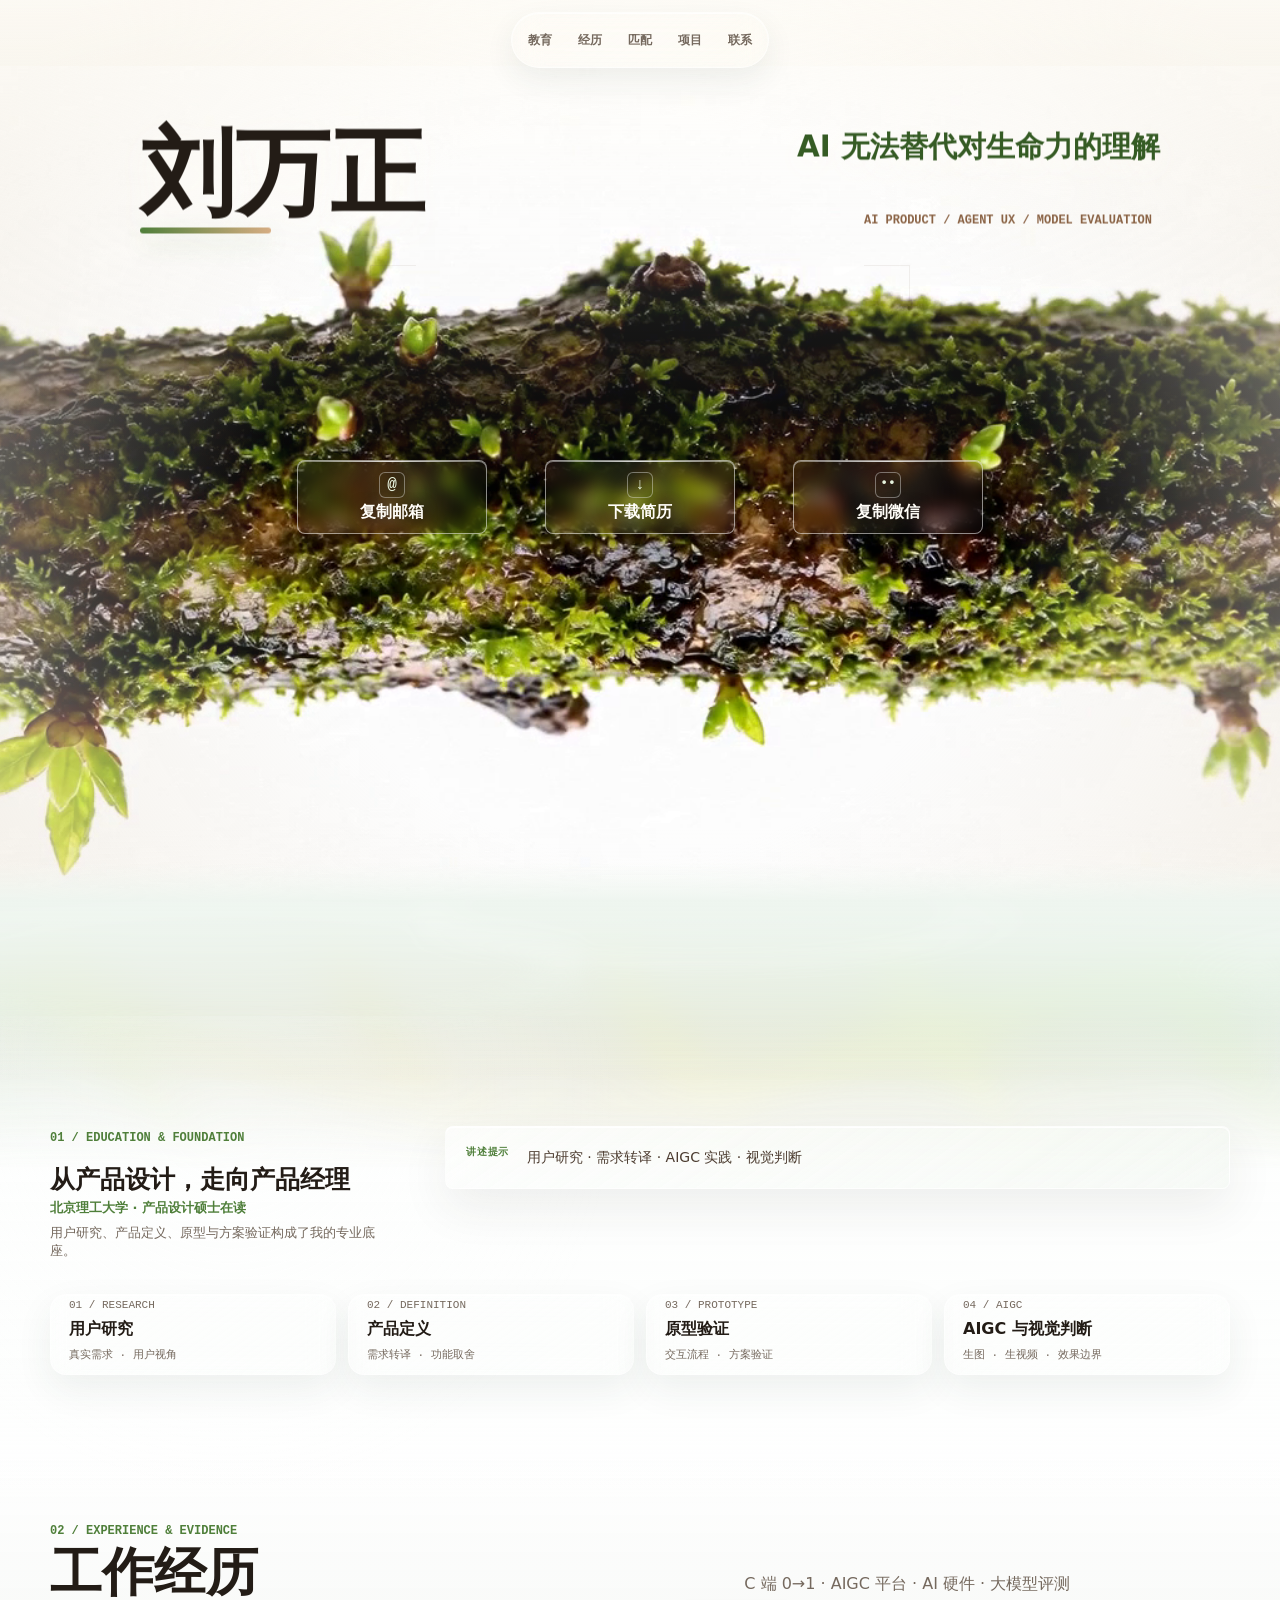
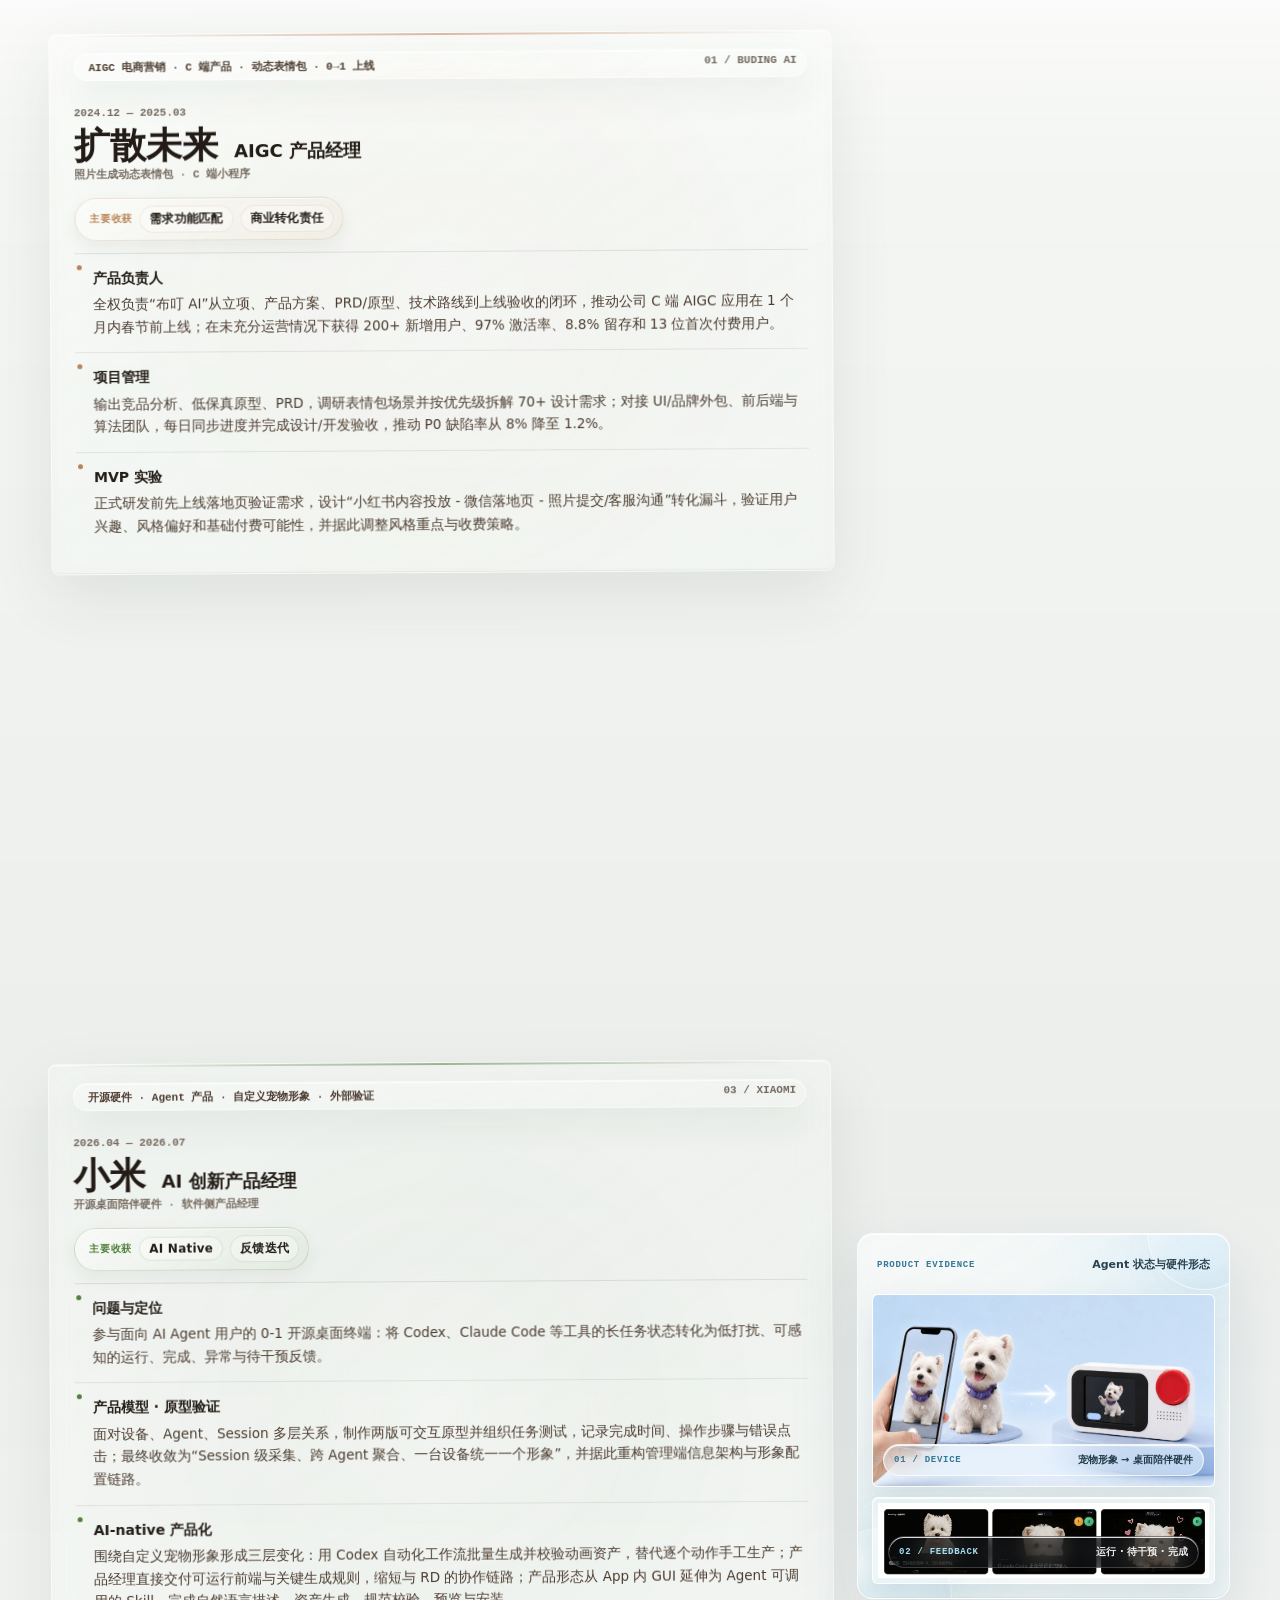
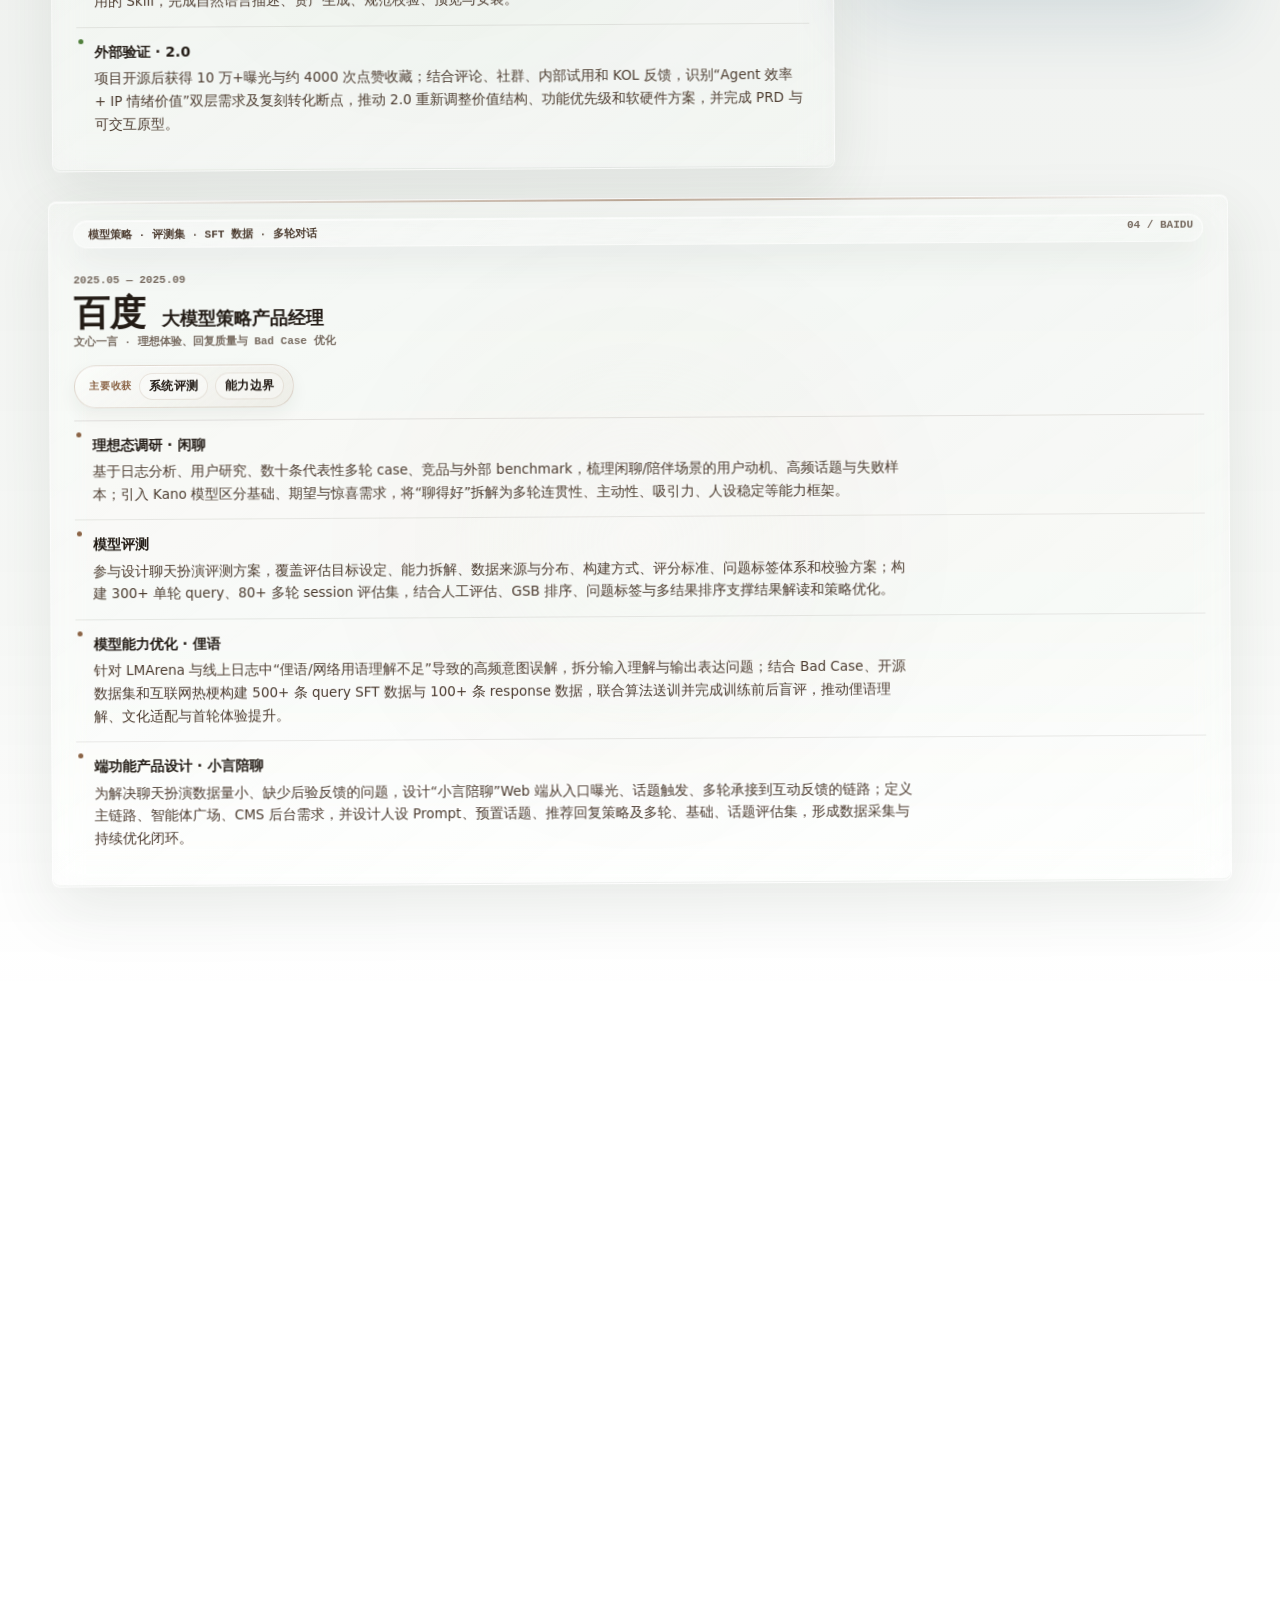
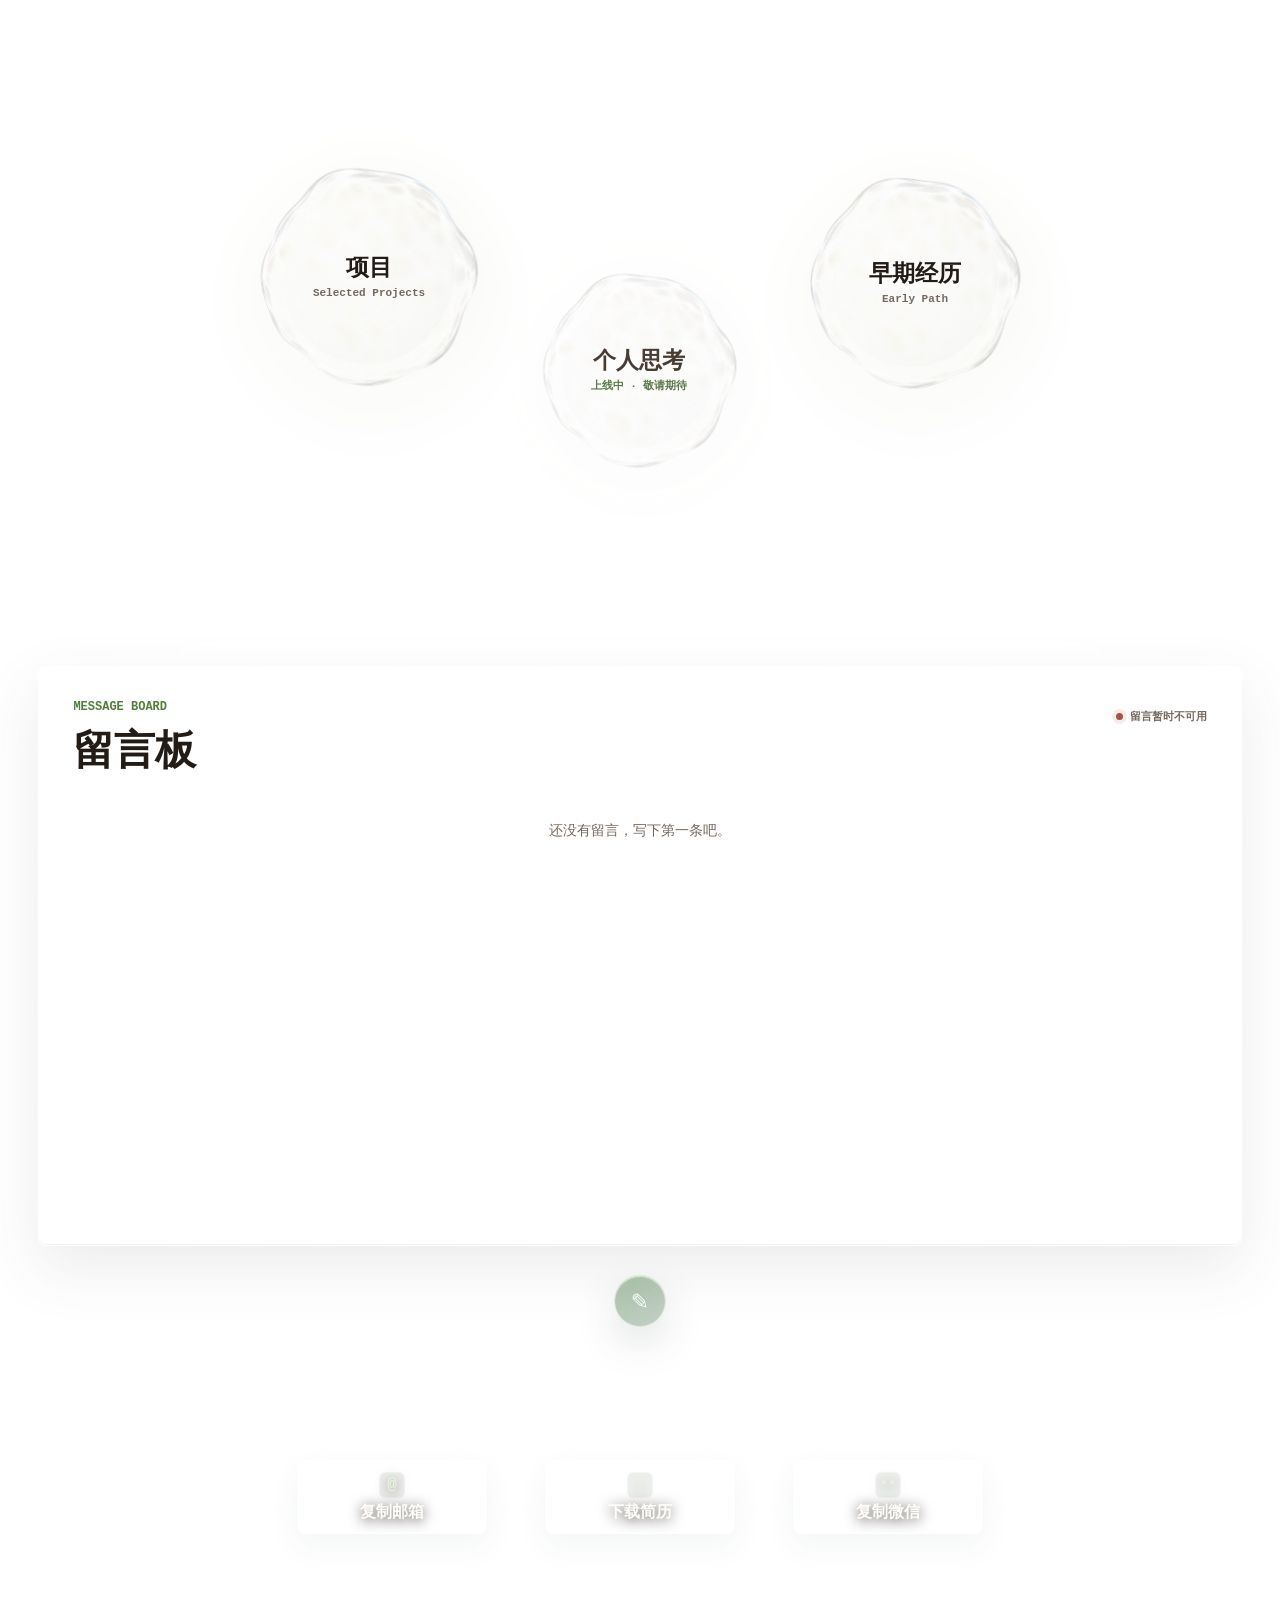
==== index.html @ 78b81a53 "Force refresh tree roll media" ====
<!doctype html>
<html lang="zh-CN" data-motion="full">
  <head>
    <meta charset="UTF-8" />
    <meta name="viewport" content="width=device-width, initial-scale=1.0" />
    <meta
      name="description"
      content="刘万正的 AI 产品作品集，聚焦 Agent、多轮对话、模型评测与 AIGC 产品。"
    />
    <meta name="theme-color" content="#f4f6f2" />
    <title>刘万正 - AI Product Portfolio</title>
    <link rel="stylesheet" href="./styles.css?v=20260727-tree-roll-cache1" />
  </head>
  <body>
    <div class="page-water-field" aria-hidden="true">
      <canvas class="ambient-canvas" id="ambientScene"></canvas>
    </div>
    <a class="skip-link" href="#about">跳到主要内容</a>
    <header class="header">
      <a class="logo" href="#index" aria-label="回到首页">
        <span class="logo-grid" aria-hidden="true">
          <i></i><i></i><i></i><i></i>
        </span>
      </a>
      <nav class="nav" aria-label="主导航">
        <a href="#about" data-section-link>教育</a>
        <a href="#work" data-section-link>经历</a>
        <a href="#method" data-section-link>匹配</a>
        <a href="#portal" data-section-link>项目</a>
        <a href="#contact" data-section-link>联系</a>
      </nav>
    </header>

    <main class="grid-shell">
      <section class="scene-section" id="index" aria-label="Interactive hero">
        <video
          class="tree-roll-video"
          id="treeRollVideo"
          src="./assets/wood-roll.mp4?v=20260727-tree-roll-cache1"
          poster="./assets/wood-dry.png?v=20260727-tree-roll-cache1"
          preload="auto"
          muted
          playsinline
          aria-hidden="true"
          tabindex="-1"
        ></video>
        <canvas id="scene"></canvas>
        <div class="viewfinder" aria-hidden="true">
          <span></span><span></span><span></span><span></span>
        </div>
        <div class="scene-vignette" aria-hidden="true"></div>
        <div class="hero-copy">
          <p>AI Product / Agent UX / Model Evaluation</p>
          <h1>刘万正</h1>
          <span>AI 无法替代对生命力的理解</span>
        </div>
        <div class="hero-actions" aria-label="快捷联系与简历">
          <button class="hero-water-action" type="button" data-copy-contact="邮箱" data-copy-value="1584365828@qq.com" aria-label="复制邮箱：1584365828@qq.com">
            <span class="hero-action-icon" aria-hidden="true">@</span>
            <strong>复制邮箱</strong>
          </button>
          <a class="hero-water-action resume-download" href="./assets/documents/liuwanzheng-resume.pdf" download="刘万正-AI产品经理-简历.pdf">
            <span class="hero-action-icon" aria-hidden="true">↓</span>
            <strong>下载简历</strong>
          </a>
          <button class="hero-water-action" type="button" data-copy-contact="微信" data-copy-value="15762977259" data-copy-note="电话同号" aria-label="复制微信：15762977259，电话同号">
            <span class="hero-action-icon hero-action-icon--chat" aria-hidden="true">••</span>
            <strong>复制微信</strong>
          </button>
        </div>
      </section>

      <div class="scene-background-bridge" aria-hidden="true"></div>

      <section class="intro" id="about">
        <header class="intro-identity" data-reveal>
          <span class="section-kicker">01 / EDUCATION &amp; FOUNDATION</span>
          <div>
            <strong>从产品设计，走向产品经理</strong>
            <span>北京理工大学 · 产品设计硕士在读</span>
            <span>用户研究、产品定义、原型与方案验证构成了我的专业底座。</span>
          </div>
        </header>
        <div class="intro-talk-track" data-reveal>
          <span>讲述提示</span>
          <p>用户研究 · 需求转译 · AIGC 实践 · 视觉判断</p>
        </div>
        <ul class="intro-capabilities" aria-label="专业背景形成的四项能力" data-reveal>
          <li><span>01 / RESEARCH</span><strong>用户研究</strong><small>真实需求 · 用户视角</small></li>
          <li><span>02 / DEFINITION</span><strong>产品定义</strong><small>需求转译 · 功能取舍</small></li>
          <li><span>03 / PROTOTYPE</span><strong>原型验证</strong><small>交互流程 · 方案验证</small></li>
          <li><span>04 / AIGC</span><strong>AIGC 与视觉判断</strong><small>生图 · 生视频 · 效果边界</small></li>
        </ul>
      </section>

      <section class="work-showcase" id="work" aria-labelledby="workTitle">
        <header class="work-head" data-reveal>
          <div>
            <span class="eyebrow">02 / EXPERIENCE &amp; EVIDENCE</span>
            <h2 id="workTitle">工作经历</h2>
          </div>
          <p>C 端 0→1 · AIGC 平台 · AI 硬件 · 大模型评测</p>
        </header>

        <section class="work-chapter work-chapter--product" aria-label="AIGC 产品经历">
          <div class="work-grid">
            <article class="work-card work-card--buding" data-tilt-card data-reveal>
              <div class="work-card-tags"><span>AIGC 电商营销 · C 端产品 · 动态表情包 · 0→1 上线</span></div>
              <span class="work-card-index">01 / BUDING AI</span>
              <div class="work-card-title">
                <span>2024.12 — 2025.03</span>
                <div class="work-role-line">
                  <strong class="work-company">扩散未来</strong>
                  <h3>AIGC 产品经理</h3>
                </div>
                <p>照片生成动态表情包 · C 端小程序</p>
              </div>
              <div class="work-takeaway-tag">
                <span>主要收获</span>
                <strong>需求功能匹配</strong>
                <strong>商业转化责任</strong>
              </div>
              <ol class="work-card-points" data-work-points="buding"></ol>
            </article>

            <aside class="buding-demo-dock" data-reveal aria-label="布叮 AI 小程序可交互 Demo">
              <div class="buding-demo-label">
                <span>LIVE PRODUCT PREVIEW</span>
                <strong>点击真实界面，体验首页、做同款与制作记录</strong>
              </div>
              <iframe
                id="budingMiniDemo"
                src="./demos/buding/index.html?embed=1"
                title="布叮 AI 小程序可交互 Demo"
                loading="lazy"
              ></iframe>
            </aside>

            <article class="work-card work-card--telestudio" data-tilt-card data-reveal>
              <div class="work-card-tags"><span>实时数字人 · 原型设计 · 横向评测 · 评测框架</span></div>
              <span class="work-card-index">02 / CHINA TELECOM AI</span>
              <div class="work-card-title">
                <span>2026.03</span>
                <div class="work-role-line">
                  <strong class="work-company">中国电信</strong>
                  <h3>Tele AI 产品经理</h3>
                </div>
                <p>数字人核心 PRD · 方案评审 · AIGC 视频评测</p>
              </div>
              <div class="work-takeaway-tag">
                <span>主要收获</span>
                <strong>体验简化</strong>
                <strong>评测框架</strong>
              </div>
              <ol class="work-card-points" data-work-points="telestudio"></ol>
            </article>

            <aside class="tele-demo-dock" data-reveal aria-label="TeleStudio 数字人可交互 Demo">
              <div class="tele-demo-label">
                <span>LIVE PRODUCT PREVIEW</span>
                <strong>讲到数字人时，可直接在这里演示</strong>
              </div>
              <iframe
                id="teleStudioMiniDemo"
                src="./demos/telestudio/index.html?embed=1"
                title="TeleStudio 数字人可交互 Demo"
                loading="lazy"
              ></iframe>
            </aside>

            <article class="work-card work-card--xiaomi" data-tilt-card data-reveal>
              <div class="work-card-tags"><span>开源硬件 · Agent 产品 · 自定义宠物形象 · 外部验证</span></div>
              <span class="work-card-index">03 / XIAOMI</span>
              <div class="work-card-title">
                <span>2026.04 — 2026.07</span>
                <div class="work-role-line">
                  <strong class="work-company">小米</strong>
                  <h3>AI 创新产品经理</h3>
                </div>
                <p>开源桌面陪伴硬件 · 软件侧产品经理</p>
              </div>
              <div class="work-takeaway-tag">
                <span>主要收获</span>
                <strong>AI Native</strong>
                <strong>反馈迭代</strong>
              </div>
              <ol class="work-card-points" data-work-points="xiaomi"></ol>
            </article>

            <aside class="xiaomi-visual-dock" data-reveal aria-label="小米 Agent 桌面陪伴硬件项目视觉">
              <header class="xiaomi-visual-head">
                <span>PRODUCT EVIDENCE</span>
                <strong>Agent 状态与硬件形态</strong>
              </header>
              <div class="xiaomi-visual-stack">
                <figure class="xiaomi-visual xiaomi-visual--device">
                  <a
                    href="./assets/xiaomi/pet-device-concept.png"
                    target="_blank"
                    rel="noreferrer"
                    aria-label="查看宠物形象生成与桌面硬件概念大图"
                  >
                    <img
                      src="./assets/xiaomi/pet-device-concept.png"
                      alt="手机采集宠物形象并生成桌面陪伴硬件形象的产品概念图"
                      loading="lazy"
                    />
                  </a>
                  <figcaption>
                    <span>01 / DEVICE</span>
                    <strong>宠物形象 → 桌面陪伴硬件</strong>
                  </figcaption>
                </figure>
                <figure class="xiaomi-visual xiaomi-visual--states">
                  <a
                    href="./assets/xiaomi/agent-state-scenes.png"
                    target="_blank"
                    rel="noreferrer"
                    aria-label="查看 Agent 任务状态界面大图"
                  >
                    <img
                      src="./assets/xiaomi/agent-state-scenes.png"
                      alt="设备录制、等待输入与完成反馈三种 Agent 状态界面"
                      loading="lazy"
                    />
                  </a>
                  <figcaption>
                    <span>02 / FEEDBACK</span>
                    <strong>运行 · 待干预 · 完成</strong>
                  </figcaption>
                </figure>
              </div>
            </aside>
          </div>
        </section>

        <section class="work-chapter work-chapter--model" aria-label="大模型策略经历">
          <div class="work-grid work-grid--model">
            <article class="work-card work-card--baidu" data-tilt-card data-reveal>
              <div class="work-card-tags"><span>模型策略 · 评测集 · SFT 数据 · 多轮对话</span></div>
              <span class="work-card-index">04 / BAIDU</span>
              <div class="work-card-title">
                <span>2025.05 — 2025.09</span>
                <div class="work-role-line">
                  <strong class="work-company">百度</strong>
                  <h3>大模型策略产品经理</h3>
                </div>
                <p>文心一言 · 理想体验、回复质量与 Bad Case 优化</p>
              </div>
              <div class="work-takeaway-tag">
                <span>主要收获</span>
                <strong>系统评测</strong>
                <strong>能力边界</strong>
              </div>
              <ol class="work-card-points" data-work-points="baidu"></ol>
            </article>
          </div>
        </section>
      </section>

      <section class="method-section" id="method" aria-labelledby="methodTitle" data-reveal>
        <header class="method-head">
          <div>
            <span class="eyebrow">03 / ROLE MATCH</span>
            <h2 id="methodTitle">岗位匹配</h2>
          </div>
          <p>用户需求 · 模型边界 · 内容交付 · 商业验证</p>
        </header>
        <ol class="method-steps">
          <li>
            <span>01</span>
            <h3>从用户需求设计 AIGC 功能</h3>
            <small>USER / CONTENT / NEED</small>
          </li>
          <li>
            <span>02</span>
            <h3>理解生成效果与模型边界</h3>
            <small>IMAGE / VIDEO / BOUNDARY</small>
          </li>
          <li>
            <span>03</span>
            <h3>把生成结果组织成体验</h3>
            <small>FLOW / FEEDBACK / DELIVERY</small>
          </li>
          <li>
            <span>04</span>
            <h3>面向规模用户与商业指标</h3>
            <small>SCALE / QUALITY / BUSINESS</small>
          </li>
        </ol>
        <p class="method-demo-note">
          <span>INTERVIEW DEMO</span>
          个人 Demo · 业务理解 · 方案验证
        </p>
      </section>

      <section class="portal" id="portal" aria-labelledby="experienceTitle">
        <h2 class="sr-only" id="experienceTitle">更多内容</h2>
        <div class="portal-intro" data-reveal>
          <span class="eyebrow">Explore / More</span>
          <p>继续选择一个入口，查看项目与更早的产品训练；个人思考正在上线中。</p>
        </div>
        <div class="experience-tabs" id="experienceTabs" aria-label="更多内容入口">
          <button class="experience-tab" type="button" data-panel="projects" aria-controls="portalPanel" aria-expanded="false">
            <span class="experience-index">01</span>
            <strong>项目</strong>
            <small>Selected Projects</small>
          </button>
          <button class="experience-tab experience-tab--soon" type="button" data-panel="thinking" aria-expanded="false" disabled>
            <span class="experience-index">02</span>
            <strong>个人思考</strong>
            <small>上线中 · 敬请期待</small>
          </button>
          <button class="experience-tab" type="button" data-panel="early" aria-controls="portalPanel" aria-expanded="false">
            <span class="experience-index">03</span>
            <strong>早期经历</strong>
            <small>Early Path</small>
          </button>
        </div>
        <article class="portal-panel" id="portalPanel" aria-live="polite" tabindex="-1" hidden></article>
      </section>

      <section class="message-board" id="message">
        <div class="message-head">
          <div>
            <span class="eyebrow">Message board</span>
            <h2>留言板</h2>
            <span class="message-sync" id="messageSyncStatus" role="status">
              <i aria-hidden="true"></i>
              <span>正在同步</span>
            </span>
          </div>
        </div>
        <div class="message-list" id="messageList" aria-live="polite"></div>
        <button class="write-button" id="openMessageDialog" type="button" aria-label="写留言" title="写留言">
          <span aria-hidden="true">✎</span>
        </button>
      </section>

      <section class="contact-quick-actions" id="contact" aria-label="快捷联系与简历">
        <button class="hero-water-action" type="button" data-copy-contact="邮箱" data-copy-value="1584365828@qq.com" aria-label="复制邮箱：1584365828@qq.com">
          <span class="hero-action-icon" aria-hidden="true">@</span>
          <strong>复制邮箱</strong>
        </button>
        <a class="hero-water-action resume-download" href="./assets/documents/liuwanzheng-resume.pdf" download="刘万正-AI产品经理-简历.pdf">
          <span class="hero-action-icon" aria-hidden="true">↓</span>
          <strong>下载简历</strong>
        </a>
        <button class="hero-water-action" type="button" data-copy-contact="微信" data-copy-value="15762977259" data-copy-note="电话同号" aria-label="复制微信：15762977259，电话同号">
          <span class="hero-action-icon hero-action-icon--chat" aria-hidden="true">••</span>
          <strong>复制微信</strong>
        </button>
      </section>
    </main>

    <section
      class="product-case"
      id="stockPartyCase"
      role="dialog"
      aria-modal="true"
      aria-labelledby="stockPartyTitle"
      hidden
    >
      <div class="case-progress" aria-hidden="true"><i></i></div>
      <header class="case-nav">
        <button class="case-back ui-back" type="button" data-case-close aria-label="返回项目列表">
          <span aria-hidden="true">←</span>
          <span>项目</span>
        </button>
        <nav class="case-nav-links" aria-label="项目案例章节">
          <button type="button" data-case-target="case-insight">洞察</button>
          <button type="button" data-case-target="case-loop">机制</button>
          <button type="button" data-case-target="case-agent">Agent</button>
          <button type="button" data-case-target="case-demo">Demo</button>
          <button type="button" data-case-target="case-result">复盘</button>
        </nav>
        <a
          class="case-github"
          href="https://github.com/pekingdoncic/Hackathon-Stock"
          target="_blank"
          rel="noreferrer"
        >
          GitHub <span aria-hidden="true">↗</span>
        </a>
      </header>

      <main class="case-content">
        <section class="case-hero">
          <img
            class="case-hero-media"
            src="./assets/stock-party/01-home.png"
            alt="《我不是股神》熟人股票派对游戏首页"
          />
          <div class="case-hero-shade" aria-hidden="true"></div>
          <div class="case-hero-copy">
            <p class="case-overline">Tsinghua Hackathon · Best Creative Award · 2026</p>
            <h1 id="stockPartyTitle">我不是股神</h1>
            <p class="case-hero-thesis">
              把模拟炒股从“单机收益率工具”，重构为熟人关系驱动的判断训练游戏。
            </p>
            <p class="case-hero-intro">
              5–8 位朋友进入五日模拟投资局。卧底制造信息噪声，交易暴露真实判断，
              AI 战报把输赢转化为可讨论、可复盘的学习反馈。
            </p>
            <div class="case-hero-actions">
              <button class="case-primary" type="button" data-case-target="case-demo">
                体验可交互 Demo <span aria-hidden="true">↓</span>
              </button>
              <button class="case-secondary" type="button" data-case-target="case-loop">
                查看产品机制
              </button>
            </div>
          </div>
          <div class="case-ownership-brief">
            <span>我主导</span>
            <strong>产品定位 · 功能取舍 · 信息架构 · 核心链路 · 交互视觉</strong>
            <span>共同参与</span>
            <strong>游戏机制 · Agent 设计</strong>
          </div>
        </section>

        <dl class="case-facts" aria-label="项目概览">
          <div>
            <dt>角色</dt>
            <dd>产品负责人 / AI 产品经理</dd>
          </div>
          <div>
            <dt>周期</dt>
            <dd>2026.05 · 黑客松原型</dd>
          </div>
          <div>
            <dt>产品形态</dt>
            <dd>5 日熟人投资派对</dd>
          </div>
          <div>
            <dt>结果</dt>
            <dd>最佳创意奖</dd>
          </div>
        </dl>

        <section class="case-section case-insight" id="case-insight">
          <header class="case-section-head">
            <span class="case-index">01 / PRODUCT INSIGHT</span>
            <h2>问题不是缺少行情工具，<br />而是判断很难被持续练习。</h2>
          </header>
          <div class="insight-layout">
            <blockquote>
              “没人会关心陌生人的收益率排行榜，<br />但所有人都会关心朋友今天又亏了多少。”
            </blockquote>
            <div class="insight-points">
              <article>
                <span>持续动力</span>
                <h3>传统模拟盘像一份作业</h3>
                <p>没有熟人关系和局内悬念，新手很难跨过一次性体验，形成连续练习。</p>
              </article>
              <article>
                <span>即时反馈</span>
                <h3>盈亏数字不能解释判断</h3>
                <p>用户知道自己赚或亏，却不知道是信息、时机、风险偏好还是从众造成结果。</p>
              </article>
              <article>
                <span>经验沉淀</span>
                <h3>交易结束，经验也随之消失</h3>
                <p>缺少被组织的复盘语言，用户很难把一次输赢迁移到下一次决策。</p>
              </article>
            </div>
          </div>
        </section>

        <section class="case-section case-loop" id="case-loop">
          <header class="case-section-head case-section-head-inline">
            <div>
              <span class="case-index">02 / CORE LOOP</span>
              <h2>让每一次交易，进入下一轮判断。</h2>
            </div>
            <p>
              我将分散的投资、社交和 AI 能力组织为一个可重复闭环。
              点击图中的节点，查看每一步承担的产品任务。
            </p>
          </header>
          <figure class="loop-visual">
            <img src="./assets/stock-party/product-loop.png" alt="信息、判断、交易、社交与 AI 复盘构成的产品闭环" />
            <button class="loop-step loop-step-input is-active" type="button" data-loop-step="input">信息输入</button>
            <button class="loop-step loop-step-judge" type="button" data-loop-step="judge">独立判断</button>
            <button class="loop-step loop-step-trade" type="button" data-loop-step="trade">模拟交易</button>
            <button class="loop-step loop-step-social" type="button" data-loop-step="social">熟人讨论</button>
            <button class="loop-step loop-step-review" type="button" data-loop-step="review">AI 复盘</button>
            <figcaption id="loopDetail">
              <strong>信息输入</strong>
              <span>真实新闻、市场传闻和卧底消息共同形成不完全信息环境。</span>
            </figcaption>
          </figure>
        </section>

        <section class="case-section case-boundary" id="case-boundary">
          <header class="case-section-head">
            <span class="case-index">03 / PRODUCT SCOPE</span>
            <h2>功能取舍不是做少，<br />而是保护核心体验。</h2>
          </header>
          <div class="boundary-list">
            <article>
              <span class="boundary-number">A</span>
              <div>
                <p class="boundary-choice">熟人房间，而不是陌生人排行榜</p>
                <p>把竞争建立在已有关系上，让亏损、质疑和反转天然具备传播与讨论价值。</p>
              </div>
              <strong>关系张力 &gt; 排名刺激</strong>
            </article>
            <article>
              <span class="boundary-number">B</span>
              <div>
                <p class="boundary-choice">干扰信息，而不是操纵股价</p>
                <p>卧底只能影响信息环境，不能改变价格，保留用户判断与真实市场逻辑之间的联系。</p>
              </div>
              <strong>信息博弈 &gt; 数值作弊</strong>
            </article>
            <article>
              <span class="boundary-number">C</span>
              <div>
                <p class="boundary-choice">AI 教练，而不是自动投顾</p>
                <p>AI 提供判断依据、行为归因与复盘，不替用户做决定，也不包装为真实投资建议。</p>
              </div>
              <strong>能力增强 &gt; 决策替代</strong>
            </article>
          </div>
        </section>

        <section class="case-section case-architecture" id="case-architecture">
          <header class="case-section-head case-section-head-inline">
            <div>
              <span class="case-index">04 / INFORMATION ARCHITECTURE</span>
              <h2>白天做判断，晚上解释判断。</h2>
            </div>
            <p>
              信息架构按用户心智切成两个场域：交易所承接数据与行动，
              小酒馆承接表达、质疑、战报和投票。
            </p>
          </header>
          <div class="case-shot-grid">
            <figure>
              <button
                class="case-shot"
                type="button"
                data-case-image="./assets/stock-party/03-trade.png"
                data-case-caption="交易所：从行情、风险和基本面进入真实交易动作"
                aria-label="放大查看交易所界面"
              >
                <img src="./assets/stock-party/03-trade.png" alt="英伟达股票详情、风险指标和买卖操作界面" />
              </button>
              <figcaption>
                <span>DAY / DECIDE &amp; TRADE</span>
                <strong>交易所：判断进入行动</strong>
                <p>行情、风险、持仓与交易动作被组织在同一条决策路径中。</p>
              </figcaption>
            </figure>
            <figure>
              <button
                class="case-shot"
                type="button"
                data-case-image="./assets/stock-party/04-tavern.png"
                data-case-caption="小酒馆：发言、操作痕迹、AI 战报与嫌疑投票"
                aria-label="放大查看小酒馆界面"
              >
                <img src="./assets/stock-party/04-tavern.png" alt="小酒馆中的玩家发言、AI 战报与嫌疑投票界面" />
              </button>
              <figcaption>
                <span>NIGHT / EXPLAIN &amp; REVIEW</span>
                <strong>小酒馆：行动变成讨论</strong>
                <p>系统把交易痕迹转译成社交话题，再通过投票推动下一轮判断。</p>
              </figcaption>
            </figure>
          </div>
        </section>

        <section class="case-section case-agent" id="case-agent">
          <header class="case-section-head case-section-head-inline">
            <div>
              <span class="case-index">05 / AGENT DESIGN</span>
              <h2>AI 不只回答问题，<br />它要读懂这一局。</h2>
            </div>
            <p>
              我和团队共同参与 Agent 方案设计，我重点推动能力进入具体链路：
              何时出现、读取什么上下文、输出什么，以及如何守住风险边界。
            </p>
          </header>
          <div class="agent-system" aria-label="Agent 产品能力结构">
            <div class="agent-column">
              <span>CONTEXT</span>
              <strong>当前股票</strong>
              <strong>持仓与交易</strong>
              <strong>新闻事件</strong>
              <strong>玩家言论</strong>
            </div>
            <div class="agent-connector" aria-hidden="true">→</div>
            <div class="agent-column agent-roles">
              <span>AGENT ROLES</span>
              <strong>投资导师<small>解释标的与风险</small></strong>
              <strong>行为分析师<small>识别节奏与异常</small></strong>
              <strong>复盘官<small>组织证据与战报</small></strong>
            </div>
            <div class="agent-connector" aria-hidden="true">→</div>
            <div class="agent-column">
              <span>OUTPUT</span>
              <strong>判断依据</strong>
              <strong>行动建议</strong>
              <strong>行为归因</strong>
              <strong>AI 战报</strong>
            </div>
          </div>
          <div class="agent-proof">
            <button
              class="case-shot case-shot-wide"
              type="button"
              data-case-image="./assets/stock-party/05-agent.png"
              data-case-caption="智囊团读取当前标的、风险偏好与局内线索后，输出判断依据和建议"
              aria-label="放大查看 AI 智囊团界面"
            >
              <img src="./assets/stock-party/05-agent.png" alt="AI 智囊团在英伟达股票页面提供判断依据与行动建议" />
            </button>
            <div class="evaluation-list">
              <span>评测关注</span>
              <article>
                <strong>问答相关性</strong>
                <p>回答是否使用当前标的、持仓和新闻，而不是输出通用话术。</p>
              </article>
              <article>
                <strong>行为归因</strong>
                <p>能否把异常交易与时点、信息链和玩家表达建立可解释联系。</p>
              </article>
              <article>
                <strong>风险边界</strong>
                <p>明确这是游戏模拟，不伪装为可靠的真实投资建议。</p>
              </article>
            </div>
          </div>
        </section>

        <section class="case-section case-demo" id="case-demo">
          <header class="case-section-head case-section-head-inline">
            <div>
              <span class="case-index">06 / PLAYABLE PROTOTYPE</span>
              <h2>不要只看截图，<br />亲手完成一轮判断。</h2>
            </div>
            <p>
              这是仓库中的可运行原型。作品集版本已移除私有模型凭据，
              AI 问答使用本地兜底逻辑，不会向外部服务发送输入。
            </p>
          </header>
          <div class="demo-lab">
            <aside class="demo-guide">
              <span>90 秒体验路径</span>
              <ol>
                <li><i>01</i><strong>开启熟人房间</strong></li>
                <li><i>02</i><strong>进入交易所选股</strong></li>
                <li><i>03</i><strong>查看风险并买入</strong></li>
                <li><i>04</i><strong>咨询 AI 智囊团</strong></li>
                <li><i>05</i><strong>回到小酒馆看战报</strong></li>
              </ol>
              <p>建议在桌面端体验完整操作，移动端可使用下方“全屏打开”。</p>
            </aside>
            <div class="demo-stage">
              <div class="demo-toolbar">
                <span><i aria-hidden="true"></i> Interactive prototype</span>
                <div>
                  <button id="resetStockDemo" type="button" title="重置 Demo" aria-label="重置 Demo">↻</button>
                  <a href="./demos/stock-party/index.html" target="_blank" rel="noreferrer">
                    全屏打开 <span aria-hidden="true">↗</span>
                  </a>
                </div>
              </div>
              <iframe
                id="stockPartyDemo"
                title="《我不是股神》可交互产品原型"
                data-src="./demos/stock-party/index.html"
                sandbox="allow-scripts allow-same-origin"
              ></iframe>
            </div>
          </div>
        </section>

        <section class="case-section case-result" id="case-result">
          <header class="case-section-head">
            <span class="case-index">07 / RESULT &amp; NEXT</span>
            <h2>奖励验证了创意吸引力，<br />但不是用户价值的终点。</h2>
          </header>
          <div class="result-layout">
            <div class="result-status">
              <article>
                <span>已验证</span>
                <strong>核心闭环可运行</strong>
                <p>从选股、交易、AI 咨询，到战报、投票和终局均可在原型中完成。</p>
              </article>
              <article>
                <span>外部信号</span>
                <strong>清华黑客松最佳创意奖</strong>
                <p>证明概念在短时间内具备可理解性和差异化，但不替代长期用户验证。</p>
              </article>
              <article>
                <span>仍待验证</span>
                <strong>是否真的改善判断学习</strong>
                <p>需要观察五日留存、战报阅读、投票参与，以及复盘后决策是否发生变化。</p>
              </article>
            </div>
            <button
              class="case-shot case-shot-finale"
              type="button"
              data-case-image="./assets/stock-party/06-finale.png"
              data-case-caption="终局把收益结果、卧底揭晓和本局名场面组织成可分享反馈"
              aria-label="放大查看终局界面"
            >
              <img src="./assets/stock-party/06-finale.png" alt="游戏终局收益排行、卧底揭晓与分享结果" />
            </button>
          </div>
          <div class="metric-strip" aria-label="下一步验证指标">
            <span>邀请接受率</span>
            <span>首轮交易完成率</span>
            <span>战报阅读率</span>
            <span>投票参与率</span>
            <span>次日回流率</span>
            <span>战报分享率</span>
          </div>
          <div class="ownership-detail">
            <div>
              <span>LEAD</span>
              <strong>我主导</strong>
              <p>产品定位、功能取舍、信息架构、端到端功能链路、交互与视觉原型。</p>
            </div>
            <div>
              <span>CO-CREATE</span>
              <strong>共同参与</strong>
              <p>五日熟人局、卧底信息机制，以及 Agent 能力和风险边界设计。</p>
            </div>
            <div>
              <span>TEAM</span>
              <strong>团队协作</strong>
              <p>工程实现、模型接入与黑客松现场演示，共同完成从概念到可运行原型。</p>
            </div>
          </div>
        </section>

        <footer class="case-footer">
          <div>
            <span>END OF CASE</span>
            <strong>让产品判断经得起一次真实操作。</strong>
          </div>
          <button type="button" data-case-close>返回项目列表 <span aria-hidden="true">↑</span></button>
        </footer>
      </main>
    </section>

    <dialog class="case-lightbox" id="caseLightbox" aria-labelledby="caseLightboxCaption">
      <button class="case-lightbox-close" id="closeCaseLightbox" type="button" aria-label="关闭大图">×</button>
      <img id="caseLightboxImage" src="" alt="" />
      <p id="caseLightboxCaption"></p>
    </dialog>

    <dialog class="experience-modal" id="experienceModal" aria-labelledby="modalTitle" aria-describedby="modalMeta">
      <article class="experience-sheet">
        <button class="modal-back ui-back" id="closeExperience" type="button" aria-label="返回上一层">
          <span aria-hidden="true">←</span>
          <span id="experienceBackLabel">返回上一层</span>
        </button>
        <p class="modal-kicker" id="modalKicker">Experience</p>
        <h2 id="modalTitle">经历详情</h2>
        <p class="modal-meta" id="modalMeta"></p>
        <div class="modal-body" id="modalBody"></div>
      </article>
    </dialog>

    <dialog class="message-dialog" id="messageDialog" aria-labelledby="messageDialogTitle">
      <form class="message-compose" id="messageForm" method="dialog">
        <button class="modal-close" id="closeMessageDialog" type="button" aria-label="关闭留言">×</button>
        <span class="modal-kicker">Leave a message</span>
        <h2 id="messageDialogTitle">写一条留言</h2>
        <label>
          <span>名字</span>
          <input id="messageName" name="name" type="text" maxlength="24" placeholder="你的名字" required />
        </label>
        <label class="website-field" aria-hidden="true">
          <span>Website</span>
          <input id="messageWebsite" name="website" type="text" tabindex="-1" autocomplete="off" />
        </label>
        <label>
          <span class="field-meta">
            <span>留言</span>
            <output id="messageCount" for="messageText">0 / 180</output>
          </span>
          <textarea id="messageText" name="message" maxlength="180" aria-describedby="messageCount" placeholder="想说的话、反馈或合作方向" required></textarea>
        </label>
        <p class="form-error" id="messageError" role="alert" hidden></p>
        <button class="submit-message" type="submit">发布留言</button>
      </form>
    </dialog>

    <div class="toast" id="toast" role="status" aria-live="polite"></div>

    <script src="./config.js?v=20260712"></script>
    <script src="./app.js?v=20260727-tree-roll-cache1"></script>
  </body>
</html>
---- styles.css ----
:root {
  color-scheme: light;
  --bg: #f4f6f2;
  --paper: rgba(255, 255, 255, 0.38);
  --surface: rgba(255, 255, 255, 0.2);
  --glass: rgba(255, 255, 255, 0.22);
  --glass-strong: rgba(255, 255, 255, 0.42);
  --text: #231c16;
  --soft: #4c3c30;
  --muted: #75695e;
  --line: rgba(73, 60, 48, 0.16);
  --accent: #4f7f3a;
  --accent-2: #8a6345;
  --warm: #b98355;
  --glass-shadow: rgba(57, 45, 35, 0.13);
  --glass-highlight: rgba(255, 255, 255, 0.86);
  --liquid-glass-border: rgba(255, 255, 255, 0.52);
  --liquid-glass-edge: rgba(69, 102, 75, 0.14);
  --liquid-glass-panel:
    linear-gradient(145deg, rgba(255, 255, 255, 0.13), rgba(231, 246, 235, 0.018)),
    rgba(239, 249, 242, 0.035);
  --liquid-glass-chip:
    linear-gradient(145deg, rgba(255, 255, 255, 0.17), rgba(230, 244, 234, 0.028)),
    rgba(242, 250, 244, 0.045);
  --liquid-glass-dialog:
    linear-gradient(145deg, rgba(255, 255, 255, 0.22), rgba(226, 241, 231, 0.04)),
    rgba(239, 248, 241, 0.075);
  --liquid-glass-filter: blur(16px) saturate(1.38) contrast(1.015);
  --liquid-glass-filter-strong: blur(22px) saturate(1.46) contrast(1.025);
  --liquid-glass-shadow:
    inset 0 1px 0 rgba(255, 255, 255, 0.72),
    inset 0 -1px 0 rgba(61, 96, 68, 0.08),
    0 22px 62px rgba(45, 67, 49, 0.1);
  --dark-glass-border: rgba(255, 255, 255, 0.16);
  --dark-glass-panel:
    linear-gradient(145deg, rgba(255, 255, 255, 0.075), rgba(119, 210, 122, 0.012)),
    rgba(3, 12, 8, 0.22);
  --dark-glass-chip:
    linear-gradient(145deg, rgba(255, 255, 255, 0.055), rgba(119, 210, 122, 0.014)),
    rgba(3, 12, 8, 0.14);
  --radius: 8px;
  font-family:
    Inter, ui-sans-serif, system-ui, -apple-system, BlinkMacSystemFont, "Segoe UI",
    "Microsoft YaHei", sans-serif;
}

* {
  box-sizing: border-box;
}

[hidden] {
  display: none !important;
}

html {
  scroll-behavior: smooth;
  scroll-padding-top: 88px;
}

body {
  min-height: 100vh;
  margin: 0;
  color: var(--text);
  background:
    radial-gradient(circle at 12% 28%, rgba(132, 186, 137, 0.2), transparent 32rem),
    radial-gradient(circle at 86% 64%, rgba(213, 188, 113, 0.15), transparent 34rem),
    linear-gradient(145deg, #f6f9f4 0%, #eef5ef 48%, #f7f4e9 100%);
  background-attachment: fixed;
  overflow-x: clip;
}

.page-water-field {
  --water-shift: 18vh;
  position: fixed;
  top: -12vh;
  right: -8vw;
  bottom: -12vh;
  left: -8vw;
  z-index: 0;
  overflow: hidden;
  opacity: 0.82;
  background:
    radial-gradient(circle at 18% 28%, rgba(221, 237, 207, 0.2), transparent 34%),
    radial-gradient(circle at 82% 64%, rgba(184, 210, 180, 0.16), transparent 38%),
    rgba(128, 158, 108, 0.1);
  pointer-events: none;
  transform: translate3d(0, var(--water-shift), 0);
  mask-image: linear-gradient(to bottom, transparent 0%, rgba(0, 0, 0, 0.12) 18%, black 42% 78%, transparent 100%);
  -webkit-mask-image: linear-gradient(to bottom, transparent 0%, rgba(0, 0, 0, 0.12) 18%, black 42% 78%, transparent 100%);
  will-change: transform;
}

.page-water-field::after {
  position: absolute;
  inset: -18%;
  z-index: 1;
  content: "";
  background:
    radial-gradient(ellipse at 22% 34%, transparent 0 22%, rgba(255, 255, 255, 0.2) 24%, transparent 27%),
    radial-gradient(ellipse at 72% 58%, transparent 0 18%, rgba(229, 246, 222, 0.18) 20%, transparent 24%),
    radial-gradient(ellipse at 48% 78%, transparent 0 16%, rgba(255, 255, 255, 0.16) 18%, transparent 22%);
  background-size: 38% 42%, 46% 50%, 34% 38%;
  filter: blur(4px);
  mix-blend-mode: screen;
  opacity: 0.22;
  pointer-events: none;
  transform: translate3d(-2%, -1%, 0) rotate(-2deg);
  animation: pageWaterCaustics 12s ease-in-out infinite alternate;
  will-change: transform, opacity;
}

html.dialog-open,
body.dialog-open {
  overflow: hidden;
}

.sr-only {
  position: absolute;
  width: 1px;
  height: 1px;
  padding: 0;
  margin: -1px;
  overflow: hidden;
  clip: rect(0, 0, 0, 0);
  white-space: nowrap;
  border: 0;
}

.skip-link {
  position: fixed;
  top: 10px;
  left: 50%;
  z-index: 200;
  padding: 10px 14px;
  border-radius: 999px;
  color: #fff;
  background: var(--text);
  text-decoration: none;
  transform: translate(-50%, -140%);
  transition: transform 0.18s ease;
}

.skip-link:focus {
  transform: translate(-50%, 0);
}

:focus-visible {
  outline: 2px solid rgba(79, 127, 58, 0.78);
  outline-offset: 3px;
}

a,
button,
input,
textarea {
  color: inherit;
  font: inherit;
}

.header {
  position: fixed;
  top: 8px;
  right: 0;
  left: 0;
  z-index: 100;
  display: grid;
  grid-template-columns: 1fr auto 1fr;
  align-items: center;
  height: 64px;
  padding: 0 18px;
  pointer-events: none;
}

.logo,
.nav {
  pointer-events: auto;
}

.logo {
  grid-column: 1;
  justify-self: start;
  display: grid;
  width: 36px;
  aspect-ratio: 1;
  place-items: center;
  border: 1px solid rgba(255, 255, 255, 0.68);
  border-radius: var(--radius);
  background:
    linear-gradient(145deg, rgba(255, 255, 255, 0.62), rgba(255, 249, 238, 0.28)),
    rgba(255, 252, 245, 0.32);
  box-shadow: inset 0 1px 0 var(--glass-highlight), 0 14px 38px var(--glass-shadow);
  backdrop-filter: blur(24px) saturate(1.7);
  -webkit-backdrop-filter: blur(24px) saturate(1.7);
}

.logo-grid {
  display: grid;
  width: 14px;
  aspect-ratio: 1;
  grid-template-columns: repeat(2, 1fr);
  gap: 3px;
}

.logo-grid i {
  border-radius: 50%;
  background: var(--text);
}

.nav {
  grid-column: 2;
  justify-self: center;
  display: flex;
  gap: 4px;
  padding: 5px;
  border: 1px solid rgba(255, 255, 255, 0.7);
  border-radius: 999px;
  background:
    linear-gradient(180deg, rgba(255, 255, 255, 0.66), rgba(255, 255, 255, 0.22)),
    rgba(245, 248, 244, 0.34);
  box-shadow: inset 0 1px 0 var(--glass-highlight), 0 18px 46px var(--glass-shadow);
  backdrop-filter: blur(26px) saturate(1.8);
  -webkit-backdrop-filter: blur(26px) saturate(1.8);
}

.nav a,
.nav button {
  display: inline-flex;
  height: 30px;
  align-items: center;
  justify-content: center;
  padding: 0 11px;
  border: 0;
  border-radius: 999px;
  color: var(--muted);
  background: transparent;
  font-family: ui-monospace, SFMono-Regular, Consolas, monospace;
  font-size: 12px;
  font-weight: 700;
  text-decoration: none;
  cursor: pointer;
  white-space: nowrap;
  transition: color 0.16s ease, background 0.16s ease;
}

.nav a:hover,
.nav button:hover,
.nav a.is-current {
  color: #18350f;
  background: rgba(113, 153, 91, 0.18);
  box-shadow: inset 0 1px 0 rgba(255, 255, 255, 0.76);
}

.section-nav {
  position: relative;
  z-index: 5;
  margin: -34px auto 56px;
}

.grid-shell {
  position: relative;
  z-index: 1;
  display: grid;
  grid-template-columns: minmax(24px, 1fr) minmax(0, 1180px) minmax(24px, 1fr);
}

.grid-shell > * {
  grid-column: 2;
  min-width: 0;
}

.scene-section {
  --tree-roll-end-blend: 0;
  --tree-roll-y: clamp(50px, 7.4vh, 72px);
  --tree-action-y: clamp(12px, 2.2vh, 20px);
  position: relative;
  grid-column: 1 / -1;
  width: 100%;
  min-height: 100vh;
  min-height: 100svh;
  margin: 0;
  overflow: hidden;
  border-radius: 0;
  background:
    radial-gradient(circle at 50% 18%, rgba(255, 255, 255, 0.9), transparent 22rem),
    linear-gradient(180deg, #fffdf8 0%, #f8f2e7 72%, #efe8dc 100%);
}

.scene-section::after {
  position: absolute;
  right: 0;
  bottom: -1px;
  left: 0;
  z-index: 2;
  height: clamp(26px, 4.2vh, 46px);
  content: "";
  background: linear-gradient(
    to bottom,
    rgba(239, 246, 240, 0),
    rgba(239, 246, 240, 0.4) 44%,
    rgba(238, 245, 239, 0.96) 100%
  );
  opacity: var(--tree-roll-end-blend);
  pointer-events: none;
  transition: opacity 0.18s linear;
}

.scene-section[data-tree-locked] {
  overscroll-behavior-y: contain;
  touch-action: pan-x pinch-zoom;
}

#scene {
  position: absolute;
  inset: 0;
  z-index: 0;
  width: 100%;
  height: 100%;
  opacity: 1;
  transition: opacity 0.28s ease-out 0.08s;
}

.tree-roll-video {
  position: absolute;
  inset: 0;
  z-index: 1;
  width: 100%;
  height: 100%;
  border: 0;
  background: transparent;
  object-fit: cover;
  object-position: 50% 50%;
  opacity: 0;
  filter: saturate(1.04) contrast(1.025);
  pointer-events: none;
  transform: translate3d(0, var(--tree-roll-y), 0) rotateX(180deg) scale(1.002);
  transform-origin: 50% 50%;
  transition: opacity 0.12s ease-out;
  will-change: opacity, transform;
}

.scene-section.is-video-ready.is-tree-rolling .tree-roll-video {
  opacity: 1;
}

.scene-section.is-video-ready.is-tree-rolling #scene {
  /* Let the rolling video settle first, then retire the static fallback. */
  opacity: 0;
}

.scene-background-bridge {
  position: relative;
  z-index: 1;
  grid-column: 1 / -1;
  width: 100%;
  height: clamp(148px, 20vh, 210px);
  overflow: hidden;
  background: linear-gradient(
    to bottom,
    rgba(238, 245, 239, 1) 0%,
    rgba(238, 245, 239, 0.985) 10%,
    rgba(238, 245, 239, 0.94) 22%,
    rgba(238, 245, 239, 0.82) 38%,
    rgba(238, 245, 239, 0.62) 56%,
    rgba(238, 245, 239, 0.38) 72%,
    rgba(238, 245, 239, 0.16) 86%,
    rgba(238, 245, 239, 0) 100%
  );
  backdrop-filter: blur(12px) saturate(1.08);
  -webkit-backdrop-filter: blur(12px) saturate(1.08);
  pointer-events: none;
}

.scene-background-bridge::before {
  position: absolute;
  inset: -60%;
  content: "";
  background:
    radial-gradient(ellipse at 24% 44%, transparent 0 18%, rgba(255, 255, 255, 0.2) 21%, transparent 27%),
    radial-gradient(ellipse at 74% 58%, transparent 0 20%, rgba(211, 235, 211, 0.22) 23%, transparent 29%);
  background-size: 42% 70%, 48% 76%;
  filter: blur(7px);
  mix-blend-mode: screen;
  mask-image: linear-gradient(to bottom, transparent 8%, black 48%, transparent 92%);
  -webkit-mask-image: linear-gradient(to bottom, transparent 8%, black 48%, transparent 92%);
  animation: pageWaterCaustics 12s ease-in-out infinite alternate;
}

.scene-vignette {
  position: absolute;
  inset: 0;
  z-index: 2;
  pointer-events: none;
  background:
    linear-gradient(to bottom, rgba(255, 253, 248, 0.72) 0%, rgba(255, 253, 248, 0.14) 24%, transparent 56% 92%, rgba(255, 253, 248, 0.08) 100%),
    radial-gradient(circle at 50% 54%, transparent 0 46%, rgba(239, 232, 220, 0.5) 92%);
}

.viewfinder {
  position: absolute;
  top: 50%;
  left: 50%;
  z-index: 2;
  width: min(540px, 76vw);
  aspect-ratio: 1.46;
  opacity: 0.34;
  transform: translate(-50%, -50%);
  pointer-events: none;
}

.viewfinder span {
  position: absolute;
  width: 46px;
  height: 46px;
  border-color: rgba(87, 62, 39, 0.24);
  border-style: solid;
}

.viewfinder span:nth-child(1) {
  top: 0;
  left: 0;
  border-width: 1px 0 0 1px;
}

.viewfinder span:nth-child(2) {
  top: 0;
  right: 0;
  border-width: 1px 1px 0 0;
}

.viewfinder span:nth-child(3) {
  right: 0;
  bottom: 0;
  border-width: 0 1px 1px 0;
}

.viewfinder span:nth-child(4) {
  bottom: 0;
  left: 0;
  border-width: 0 0 1px 1px;
}

.hero-copy {
  position: absolute;
  top: clamp(140px, 20vh, 188px);
  left: 50%;
  z-index: 3;
  display: grid;
  width: min(1180px, calc(100vw - 280px));
  grid-template-columns: minmax(260px, max-content) minmax(160px, 1fr) minmax(320px, 0.62fr);
  column-gap: clamp(24px, 5vw, 92px);
  align-items: start;
  padding-top: 0;
  text-align: left;
  transform: translate(-50%, -48%);
  pointer-events: none;
  will-change: opacity, transform, filter;
}

.hero-copy p {
  position: relative;
  top: 16px;
  left: 12px;
  grid-column: 3;
  grid-row: 2;
  justify-self: end;
  max-width: 330px;
  margin: 12px 0 0;
  color: var(--accent-2);
  font-family: ui-monospace, SFMono-Regular, Consolas, monospace;
  font-size: 12px;
  font-weight: 800;
  line-height: 1.55;
  letter-spacing: 0;
  text-align: right;
  text-transform: uppercase;
}

.hero-copy h1 {
  grid-column: 1;
  grid-row: 1 / span 2;
  position: relative;
  margin: 0;
  padding-bottom: 18px;
  color: var(--text);
  font-size: clamp(56px, 7.4vw, 104px);
  line-height: 0.9;
  letter-spacing: 0;
  text-shadow: 0 14px 36px rgba(255, 253, 248, 0.96), 0 1px 0 rgba(255, 255, 255, 0.88);
}

.hero-copy h1::after {
  position: absolute;
  bottom: 0;
  left: 0;
  width: min(180px, 46%);
  height: 6px;
  content: "";
  border-radius: 999px;
  background: linear-gradient(90deg, var(--accent), rgba(201, 146, 90, 0.74));
  box-shadow: 0 10px 24px rgba(79, 139, 49, 0.18);
}

.hero-copy > span {
  display: block;
  grid-column: 3;
  grid-row: 1;
  justify-self: end;
  max-width: none;
  margin: 0;
  color: #355b24;
  font-size: clamp(20px, 2.3vw, 34px);
  font-weight: 820;
  line-height: 1.15;
  text-align: right;
  text-shadow: 0 10px 28px rgba(255, 253, 248, 0.96);
  white-space: nowrap;
  transform: translateX(20px);
}

.hero-actions {
  position: absolute;
  top: calc(53% + var(--tree-action-y));
  left: 50%;
  z-index: 4;
  display: grid;
  width: min(720px, calc(100vw - 48px));
  grid-template-columns: repeat(3, minmax(0, 1fr));
  gap: 24px;
  align-items: center;
  justify-items: center;
  pointer-events: none;
  transform: translate(-50%, -50%);
  animation: heroActionsFloat 5.2s ease-in-out infinite;
}

.hero-water-action {
  --bubble-x: 50%;
  --bubble-y: 50%;
  --bubble-tilt-x: 0deg;
  --bubble-tilt-y: 0deg;
  position: relative;
  isolation: isolate;
  display: grid;
  width: 100%;
  max-width: 190px;
  height: 74px;
  place-content: center;
  justify-items: center;
  gap: 5px;
  overflow: hidden;
  padding: 12px 16px;
  border: 1px solid rgba(255, 255, 255, 0.6);
  border-radius: var(--radius);
  color: #fffdf8;
  background: transparent;
  box-shadow:
    inset 0 1px 0 rgba(255, 255, 255, 0.58),
    inset 0 -1px 0 rgba(255, 255, 255, 0.06),
    0 18px 42px rgba(27, 21, 16, 0.12);
  backdrop-filter: blur(8px) saturate(1.16);
  -webkit-backdrop-filter: blur(8px) saturate(1.16);
  cursor: pointer;
  font: inherit;
  text-align: center;
  text-decoration: none;
  text-shadow: 0 2px 13px rgba(28, 20, 14, 0.72);
  pointer-events: auto;
  scale: 1;
  transform: perspective(560px) rotateX(var(--bubble-tilt-x)) rotateY(var(--bubble-tilt-y));
  transform-style: preserve-3d;
  transition: background 0.22s ease, border-color 0.22s ease, box-shadow 0.22s ease, scale 0.24s ease, transform 0.18s ease;
  will-change: transform;
}

.hero-water-action::before {
  position: absolute;
  inset: 0;
  z-index: 0;
  content: "";
  background: radial-gradient(110px circle at var(--bubble-x) var(--bubble-y), rgba(255, 255, 255, 0.44), transparent 70%);
  opacity: 0.12;
  pointer-events: none;
  transition: opacity 0.24s ease;
}

.hero-water-action::after {
  position: absolute;
  top: 0;
  right: 14px;
  left: 14px;
  z-index: 0;
  height: 1px;
  content: "";
  background: linear-gradient(90deg, transparent, rgba(255, 255, 255, 0.92), transparent);
  opacity: 0.8;
  pointer-events: none;
  transition: opacity 0.24s ease;
}

.hero-water-action strong,
.hero-action-icon {
  position: relative;
  z-index: 1;
}

.hero-action-icon {
  display: grid;
  width: 26px;
  aspect-ratio: 1;
  place-items: center;
  border: 1px solid rgba(255, 255, 255, 0.38);
  border-radius: 6px;
  color: #e7f3de;
  background: rgba(46, 67, 39, 0.08);
  font-family: ui-monospace, SFMono-Regular, Consolas, monospace;
  font-size: 16px;
  font-weight: 800;
  line-height: 1;
  transition: background 0.2s ease, transform 0.2s ease;
}

.hero-action-icon--chat {
  padding-bottom: 5px;
  font-size: 13px;
}

.hero-water-action strong {
  font-size: 16px;
  font-weight: 820;
  line-height: 1.15;
}

.hero-water-action:hover,
.hero-water-action:focus-visible {
  border-color: rgba(255, 255, 255, 0.92);
  outline: none;
  background:
    linear-gradient(145deg, rgba(255, 255, 255, 0.36), rgba(255, 255, 255, 0.08)),
    rgba(51, 62, 43, 0.28);
  box-shadow:
    inset 0 1px 0 rgba(255, 255, 255, 0.9),
    inset 0 -1px 0 rgba(255, 255, 255, 0.14),
    0 24px 52px rgba(27, 21, 16, 0.3);
  scale: 1.035;
}

.hero-water-action:hover::before,
.hero-water-action:focus-visible::before {
  opacity: 0.72;
}

.hero-water-action:hover .hero-action-icon,
.hero-water-action:focus-visible .hero-action-icon {
  background: rgba(83, 120, 64, 0.36);
  transform: translateY(-2px);
}

.hero-water-action:hover::after,
.hero-water-action:focus-visible::after,
.hero-water-action.is-copied::after {
  opacity: 1;
}

.hero-water-action:active {
  scale: 0.985;
}

.scene-caption {
  position: absolute;
  right: max(24px, calc((100vw - 760px) / 2));
  bottom: 40px;
  left: max(24px, calc((100vw - 760px) / 2));
  display: grid;
  grid-template-columns: repeat(4, 1fr);
  gap: 8px;
  color: var(--soft);
  font-family: ui-monospace, SFMono-Regular, Consolas, monospace;
  font-size: 11px;
  font-weight: 800;
}

.scene-caption span {
  display: grid;
  gap: 4px;
  overflow: hidden;
  padding-top: 10px;
  border-top: 1px solid var(--line);
  text-overflow: ellipsis;
  white-space: nowrap;
}

.scene-caption strong {
  color: var(--text);
  font-size: 11px;
  font-weight: 850;
  line-height: 1.3;
}

.scene-caption small {
  overflow: hidden;
  color: var(--muted);
  font-size: 9px;
  font-weight: 650;
  line-height: 1.35;
  text-overflow: ellipsis;
}

.intro {
  position: relative;
  z-index: 2;
  isolation: isolate;
  display: grid;
  grid-template-columns: minmax(220px, 0.72fr) minmax(0, 1.65fr);
  gap: 34px 52px;
  align-items: start;
  margin-top: 0;
  padding: 46px 0 76px;
}

.intro::before {
  position: absolute;
  inset: -64px calc((100vw - 100%) / -2) -54px;
  z-index: 0;
  content: "";
  background:
    radial-gradient(circle at 18% 18%, rgba(255, 255, 255, 0.22), transparent 24rem),
    linear-gradient(to bottom, transparent 0%, rgba(235, 246, 238, 0.08) 28%, rgba(238, 246, 239, 0.12) 72%, transparent 100%);
  pointer-events: none;
}

.intro > * {
  position: relative;
  z-index: 1;
}

.glass-section {
  position: relative;
  isolation: isolate;
}

.glass-section::before {
  position: absolute;
  inset: 42px -28px 36px;
  z-index: -1;
  content: "";
  border: 1px solid rgba(255, 255, 255, 0.7);
  border-radius: var(--radius);
  background:
    linear-gradient(180deg, rgba(255, 255, 255, 0.48), rgba(255, 255, 255, 0.16)),
    rgba(247, 249, 246, 0.26);
  box-shadow: inset 0 1px 0 var(--glass-highlight), 0 22px 68px rgba(57, 45, 35, 0.08);
  backdrop-filter: blur(24px) saturate(1.45);
  -webkit-backdrop-filter: blur(24px) saturate(1.45);
}

.intro-capabilities {
  gap: 12px;
}

.intro-capabilities li {
  padding: 16px 18px;
  border: 1px solid rgba(255, 255, 255, 0.48);
  border-radius: 16px;
  background: var(--liquid-glass-chip);
  box-shadow:
    inset 0 1px 0 rgba(255, 255, 255, 0.68),
    0 14px 34px rgba(45, 67, 49, 0.07);
  backdrop-filter: blur(14px) saturate(1.38);
  -webkit-backdrop-filter: blur(14px) saturate(1.38);
}

h2 {
  margin: 0 0 24px;
  color: var(--text);
  font-size: clamp(42px, 6vw, 76px);
  line-height: 1;
  letter-spacing: 0;
}

.intro p,
.preview-copy p,
.message p,
.project-card p {
  color: var(--muted);
  line-height: 1.85;
}

.intro-identity > div {
  display: grid;
  gap: 7px;
  margin-top: 22px;
}

.intro-identity strong {
  color: var(--text);
  font-size: 25px;
  line-height: 1;
}

.intro-identity div span {
  color: var(--muted);
  font-size: 13px;
}

.intro-identity div span:first-of-type {
  color: var(--accent);
  font-weight: 760;
}

.intro-capabilities {
  display: grid;
  grid-template-columns: repeat(4, minmax(0, 1fr));
  margin: 0;
  padding: 0;
  list-style: none;
}

.intro-capabilities li {
  display: grid;
  min-width: 0;
  gap: 8px;
  padding: 4px 18px 10px;
  border-left: 1px solid var(--line);
}

.intro-capabilities li > span,
.intro-capabilities small {
  color: var(--muted);
  font-family: ui-monospace, SFMono-Regular, Consolas, monospace;
  font-size: 11px;
}

.intro-capabilities strong {
  color: var(--text);
  font-size: 16px;
}

.intro-capabilities small {
  overflow: hidden;
  line-height: 1.45;
  text-overflow: ellipsis;
  white-space: nowrap;
}

.signal-metrics {
  display: grid;
  grid-column: 1 / -1;
  grid-template-columns: repeat(3, minmax(0, 1fr));
  margin: 0;
  padding-top: 24px;
  border-top: 1px solid var(--line);
}

.signal-metrics div {
  min-width: 0;
  padding: 2px 18px 2px 20px;
  border-left: 1px solid var(--line);
}

.signal-metrics dd,
.signal-metrics dt {
  margin: 0;
}

.signal-metrics dd {
  color: var(--text);
  font-size: 27px;
  font-weight: 860;
  line-height: 1.1;
}

.signal-metrics dt {
  margin-top: 7px;
  color: var(--muted);
  font-family: ui-monospace, SFMono-Regular, Consolas, monospace;
  font-size: 10px;
  font-weight: 700;
  line-height: 1.4;
}

.section-kicker,
.eyebrow,
.footer span {
  color: var(--accent);
  font-family: ui-monospace, SFMono-Regular, Consolas, monospace;
  font-size: 12px;
  font-weight: 850;
  letter-spacing: 0;
  text-transform: uppercase;
}

.section-kicker {
  margin-bottom: 18px;
}

.articles {
  padding-bottom: 86px;
}

.year-group {
  border-top: 1px solid var(--line);
}

.articles[data-hovering] .year-group:not([data-active]) .year-label,
.articles[data-hovering] .year-group:not([data-active]) .article-link > * {
  opacity: 0.38;
}

.year-label,
.article-link > * {
  transition: opacity 0.24s ease, color 0.16s ease;
}

.year-label {
  width: 100%;
  padding: 28px 0 18px;
  border: 0;
  color: var(--text);
  background: transparent;
  font-family: ui-monospace, SFMono-Regular, Consolas, monospace;
  font-size: 13px;
  font-weight: 800;
  text-align: left;
}

.article-link {
  position: relative;
  display: grid;
  grid-template-columns: minmax(0, 1fr) 140px;
  column-gap: 24px;
  padding: 19px 0 20px;
  border-bottom: 1px solid var(--line);
  border-top: 0;
  border-right: 0;
  border-left: 0;
  color: inherit;
  background: transparent;
  text-decoration: none;
  text-align: left;
  cursor: pointer;
  width: 100%;
}

.article-link::before {
  position: absolute;
  top: 8px;
  bottom: 8px;
  left: -14px;
  width: 2px;
  content: "";
  border-radius: 999px;
  background: var(--accent);
  box-shadow: 0 0 22px rgba(79, 139, 49, 0.42);
  opacity: 0;
  transform: scaleY(0.3);
  transition: opacity 0.18s ease, transform 0.18s ease;
}

.article-link::after {
  position: absolute;
  inset: 6px -14px;
  z-index: -1;
  content: "";
  border-radius: var(--radius);
  border: 1px solid rgba(255, 255, 255, 0.54);
  background:
    linear-gradient(90deg, rgba(79, 139, 49, 0.12), rgba(201, 146, 90, 0.08) 42%, transparent 76%),
    rgba(255, 253, 248, 0.2);
  box-shadow: inset 0 1px 0 rgba(255, 255, 255, 0.68);
  backdrop-filter: blur(18px) saturate(1.45);
  -webkit-backdrop-filter: blur(18px) saturate(1.45);
  opacity: 0;
  transition: opacity 0.18s ease;
}

.experience-trigger:hover .article-subtitle::after {
  content: "  点击查看详情";
  color: var(--accent);
  font-family: ui-monospace, SFMono-Regular, Consolas, monospace;
  font-size: 12px;
  font-weight: 800;
}

.article-link:hover::before,
.article-link:focus::before {
  opacity: 1;
  transform: scaleY(1);
}

.article-link:hover::after,
.article-link:focus::after {
  opacity: 1;
}

.article-title {
  overflow: hidden;
  color: var(--text);
  font-size: clamp(24px, 4.2vw, 38px);
  font-weight: 820;
  line-height: 1.1;
  text-overflow: ellipsis;
}

.article-subtitle {
  grid-row: 2;
  max-width: 560px;
  margin-top: 8px;
  color: var(--muted);
  font-size: 15px;
  line-height: 1.65;
}

.article-link time {
  grid-column: 2;
  grid-row: 1 / span 2;
  align-self: center;
  color: var(--muted);
  font-family: ui-monospace, SFMono-Regular, Consolas, monospace;
  font-size: 12px;
  font-weight: 700;
  text-align: right;
}

.project-board {
  display: grid;
  grid-template-columns: repeat(3, minmax(0, 1fr));
  gap: 12px;
  padding-bottom: 86px;
}

.project-board .section-kicker {
  grid-column: 1 / -1;
}

.project-card {
  min-height: 270px;
  padding: 22px;
  border: 1px solid rgba(87, 62, 39, 0.1);
  border-radius: var(--radius);
  color: inherit;
  background:
    linear-gradient(180deg, rgba(255, 253, 248, 0.9), rgba(255, 249, 240, 0.76)),
    rgba(255, 252, 245, 0.88);
  text-decoration: none;
  box-shadow: 0 16px 44px rgba(74, 45, 22, 0.07);
  transition: transform 0.22s ease, box-shadow 0.22s ease, border-color 0.22s ease, background 0.22s ease;
}

.project-card:hover {
  border-color: rgba(117, 166, 77, 0.42);
  background:
    linear-gradient(145deg, rgba(255, 255, 255, 0.48), rgba(255, 246, 232, 0.2)),
    radial-gradient(circle at 80% 18%, rgba(79, 139, 49, 0.13), transparent 12rem),
    var(--surface);
  box-shadow: inset 0 1px 0 var(--glass-highlight), 0 28px 74px rgba(79, 139, 49, 0.16);
  backdrop-filter: blur(18px) saturate(1.35);
  -webkit-backdrop-filter: blur(18px) saturate(1.35);
  transform: translateY(-4px);
}

.project-card span {
  color: var(--accent);
  font-family: ui-monospace, SFMono-Regular, Consolas, monospace;
  font-size: 12px;
  font-weight: 850;
}

.project-card h3 {
  margin: 74px 0 16px;
  color: var(--text);
  font-size: 24px;
  line-height: 1.22;
}

.project-card p {
  margin: 0;
}

.post-preview,
.message {
  display: grid;
  gap: 22px;
  margin-bottom: 86px;
  padding: 22px;
  border: 1px solid rgba(87, 62, 39, 0.1);
  border-radius: var(--radius);
  background:
    linear-gradient(180deg, rgba(255, 253, 248, 0.92), rgba(255, 249, 240, 0.78)),
    rgba(255, 252, 245, 0.9);
  box-shadow: 0 18px 58px rgba(74, 45, 22, 0.08);
}

.playground {
  backdrop-filter: blur(28px) saturate(1.72);
  -webkit-backdrop-filter: blur(28px) saturate(1.72);
}

.post-preview {
  grid-template-columns: minmax(0, 0.85fr) minmax(300px, 1.15fr);
}

.preview-copy h2 {
  margin: 20px 0 14px;
  font-size: clamp(34px, 6vw, 58px);
}

.playground {
  display: grid;
  gap: 16px;
  padding: 18px;
  border: 1px solid rgba(255, 255, 255, 0.62);
  border-radius: var(--radius);
  background:
    linear-gradient(135deg, rgba(79, 139, 49, 0.11), rgba(201, 146, 90, 0.08) 42%, transparent 68%),
    var(--paper);
  box-shadow: inset 0 1px 0 var(--glass-highlight);
  transition: border-color 0.2s ease, box-shadow 0.2s ease;
}

.playground:hover {
  border-color: rgba(117, 166, 77, 0.38);
  box-shadow: inset 0 1px 0 var(--glass-highlight), 0 20px 54px rgba(79, 139, 49, 0.13);
}

.agent-orb {
  position: relative;
  display: grid;
  min-height: 238px;
  place-items: center;
  overflow: hidden;
  border: 1px solid rgba(255, 255, 255, 0.6);
  border-radius: var(--radius);
  background:
    radial-gradient(circle at 50% 40%, rgba(79, 139, 49, 0.14), transparent 12rem),
    linear-gradient(180deg, rgba(255, 253, 248, 0.52), rgba(255, 249, 238, 0.22));
  box-shadow: inset 0 1px 0 var(--glass-highlight);
}

.agent-orb::before,
.agent-orb::after,
.agent-orb span {
  position: absolute;
  content: "";
  border: 1px solid rgba(87, 62, 39, 0.14);
  border-radius: 44% 56% 58% 42%;
  animation: rotate 16s linear infinite;
}

.agent-orb::before {
  width: 220px;
  aspect-ratio: 1;
}

.agent-orb::after {
  width: 160px;
  aspect-ratio: 1;
  animation-direction: reverse;
}

.agent-orb span {
  width: 108px;
  aspect-ratio: 1;
  border: 0;
  background:
    radial-gradient(circle at 35% 32%, white 0 4px, transparent 11px),
    radial-gradient(circle, color-mix(in srgb, var(--accent) 80%, white 0%), transparent 68%);
  box-shadow: 0 0 calc(var(--glow, 48) * 1px) color-mix(in srgb, var(--accent) 45%, transparent);
}

.agent-orb strong,
.agent-orb small {
  position: relative;
  z-index: 1;
}

.agent-orb strong {
  margin-top: 84px;
  color: #fffaf0;
  font-size: 56px;
  line-height: 1;
  text-shadow: 0 2px 16px rgba(0, 0, 0, 0.22);
}

.agent-orb small {
  align-self: start;
  color: var(--muted);
  font-family: ui-monospace, SFMono-Regular, Consolas, monospace;
  font-size: 11px;
  font-weight: 700;
  text-align: center;
}

.playground label {
  display: grid;
  grid-template-columns: 86px 1fr;
  gap: 12px;
  align-items: center;
  color: var(--muted);
  font-family: ui-monospace, SFMono-Regular, Consolas, monospace;
  font-size: 12px;
  font-weight: 700;
}

.playground input {
  width: 100%;
  accent-color: var(--accent);
}

.message {
  grid-template-columns: minmax(0, 0.8fr) minmax(300px, 1.2fr);
  background:
    linear-gradient(180deg, rgba(255, 253, 248, 0.92), rgba(255, 249, 240, 0.78)),
    rgba(255, 252, 245, 0.9);
}

.message-form {
  display: grid;
  gap: 12px;
}

.message-form input,
.message-form textarea {
  width: 100%;
  border: 1px solid rgba(255, 255, 255, 0.58);
  border-radius: var(--radius);
  color: var(--text);
  background:
    linear-gradient(145deg, rgba(255, 255, 255, 0.38), rgba(255, 247, 233, 0.16)),
    rgba(255, 253, 248, 0.28);
  box-shadow: inset 0 1px 0 rgba(255, 255, 255, 0.68), 0 10px 28px rgba(74, 45, 22, 0.05);
  backdrop-filter: blur(18px) saturate(1.5);
  -webkit-backdrop-filter: blur(18px) saturate(1.5);
  outline: none;
}

.message-form input {
  height: 46px;
  padding: 0 14px;
}

.message-form textarea {
  min-height: 130px;
  padding: 14px;
  resize: vertical;
}

.message-form input:focus,
.message-form textarea:focus {
  border-color: rgba(117, 166, 77, 0.48);
  box-shadow: inset 0 1px 0 rgba(255, 255, 255, 0.76), 0 0 0 4px rgba(79, 139, 49, 0.1);
}

.message-form a {
  display: inline-flex;
  width: fit-content;
  height: 44px;
  align-items: center;
  justify-content: center;
  padding: 0 18px;
  border-radius: var(--radius);
  color: #fffaf0;
  background: linear-gradient(135deg, #6b8f3f, #7a4c2d);
  font-weight: 780;
  text-decoration: none;
}

.work-showcase {
  position: relative;
  isolation: isolate;
  padding: 68px 0 112px;
  scroll-margin-top: 88px;
}

.work-showcase::before {
  position: absolute;
  inset: 0 calc((100vw - 100%) / -2);
  z-index: -1;
  content: "";
  background:
    linear-gradient(to bottom, transparent 0%, rgba(89, 118, 78, 0.07) 12%, rgba(72, 96, 70, 0.1) 48%, rgba(89, 118, 78, 0.05) 86%, transparent 100%);
  pointer-events: none;
}

.work-water-field {
  position: absolute;
  top: 148px;
  left: 50%;
  z-index: 0;
  width: min(1080px, calc(100vw - 24px));
  height: 860px;
  overflow: hidden;
  opacity: 0.76;
  pointer-events: none;
  transform: translateX(-50%);
  mask-image: linear-gradient(to bottom, transparent, black 11% 78%, transparent);
  -webkit-mask-image: linear-gradient(to bottom, transparent, black 11% 78%, transparent);
}

.ambient-canvas {
  position: absolute;
  z-index: 0;
  inset: -5%;
  width: 110%;
  height: 110%;
  filter: blur(9px) saturate(1.2) contrast(1.08);
  opacity: 0.82;
  transform: translate3d(0, 0, 0) scale(1.03);
  animation: ambientCanvasDrift 10s ease-in-out infinite alternate;
  will-change: transform, filter;
}

.work-head,
.work-grid {
  position: relative;
  z-index: 1;
}

.work-head,
.method-head {
  display: grid;
  grid-template-columns: minmax(0, 1fr) minmax(260px, 0.74fr);
  gap: 38px;
  align-items: end;
  margin-bottom: 34px;
}

.work-head h2 {
  margin: 8px 0 0;
  font-size: 52px;
}

.work-head p,
.method-head p,
.portal-intro p {
  margin: 0;
  color: var(--muted);
  line-height: 1.72;
}

.work-grid {
  display: grid;
  grid-template-columns: minmax(0, 1fr) minmax(360px, 0.72fr);
  gap: 24px;
  perspective: 1200px;
}

.work-card {
  grid-column: 1;
}

.tele-demo-dock {
  position: relative;
  grid-column: 2;
  grid-row: 2;
  align-self: center;
  aspect-ratio: 16 / 9;
  overflow: hidden;
  background: #020714;
  box-shadow: 0 24px 60px rgba(26, 44, 76, 0.18);
}

.tele-demo-dock iframe {
  display: block;
  width: 100%;
  height: 100%;
  border: 0;
  background: #020714;
}

@media (max-width: 1120px) {
  .work-grid {
    grid-template-columns: 1fr;
  }

  .work-card {
    grid-column: 1;
  }

  .tele-demo-dock {
    grid-column: 1;
    grid-row: auto;
    width: min(720px, 100%);
    justify-self: center;
  }
}

.work-card {
  --card-accent: 79, 127, 58;
  --tilt-x: 0deg;
  --tilt-y: 0deg;
  --card-lift: 0px;
  --mx: 50%;
  --my: 50%;
  position: relative;
  isolation: isolate;
  display: grid;
  grid-template-columns: minmax(0, 1fr) minmax(180px, 0.24fr);
  grid-template-rows: auto auto 1fr;
  column-gap: 28px;
  min-height: 0;
  padding: 16px 22px 18px;
  overflow: hidden;
  border: 1px solid rgba(255, 255, 255, 0.7);
  border-radius: var(--radius);
  color: var(--text);
  background:
    radial-gradient(460px circle at var(--mx) var(--my), rgba(var(--card-accent), 0.2), transparent 66%),
    linear-gradient(145deg, rgba(255, 255, 255, 0.74), rgba(233, 243, 231, 0.38)),
    rgba(245, 248, 242, 0.42);
  box-shadow:
    inset 0 1px 0 var(--glass-highlight),
    inset 0 -1px 0 rgba(var(--card-accent), 0.08),
    0 24px 70px rgba(57, 45, 35, 0.11);
  backdrop-filter: blur(28px) saturate(1.48);
  -webkit-backdrop-filter: blur(28px) saturate(1.48);
  text-decoration: none;
  transform: perspective(880px) rotateX(var(--tilt-x)) rotateY(var(--tilt-y)) rotateZ(var(--card-rotate, 0deg)) translateY(var(--card-lift));
  transform-style: preserve-3d;
  transition: opacity 0.6s ease, transform 0.52s cubic-bezier(0.16, 1, 0.3, 1), border-color 0.3s ease, box-shadow 0.38s ease, backdrop-filter 0.38s ease;
  will-change: transform;
}

.work-card.is-pointer-active {
  transition-duration: 0.6s, 0.14s, 0.2s, 0.2s, 0.2s;
  transition-timing-function: ease, cubic-bezier(0.2, 0.72, 0.2, 1), ease, ease, ease;
}

.work-card:nth-child(odd) { --card-rotate: -0.35deg; }
.work-card:nth-child(even) { --card-rotate: 0.28deg; }

.work-card-tags {
  grid-column: 1 / -1;
  grid-row: 1;
  display: flex;
  min-height: 28px;
  align-items: center;
  padding: 0 14px;
  border: 1px solid rgba(73, 60, 48, 0.14);
  border-radius: 999px;
  color: var(--soft);
  background: rgba(255, 255, 255, 0.24);
  font-family: ui-monospace, SFMono-Regular, Consolas, monospace;
  font-size: 11px;
  font-weight: 760;
}

.work-card::before {
  position: absolute;
  inset: 0;
  z-index: -1;
  content: "";
  border-radius: inherit;
  background:
    radial-gradient(260px circle at var(--mx) var(--my), rgba(255, 255, 255, 0.82), transparent 64%),
    radial-gradient(420px circle at var(--mx) var(--my), rgba(var(--card-accent), 0.16), transparent 74%);
  opacity: 0.3;
  pointer-events: none;
  transition: opacity 0.3s ease;
}

.work-card::after {
  position: absolute;
  top: 0;
  right: 18px;
  left: 18px;
  height: 2px;
  content: "";
  background: linear-gradient(90deg, transparent, rgba(var(--card-accent), 0.7), transparent);
  filter: blur(0.2px);
  opacity: 0.78;
}

.work-card-tags,
.work-card-title,
.work-card-metrics,
.work-card-points {
  backface-visibility: hidden;
  transform: translateZ(14px);
  transform-style: preserve-3d;
}

.work-card-metrics {
  transform: translateZ(22px);
}

.work-card--baidu {
  --card-accent: 138, 99, 69;
}

.work-card--telestudio {
  --card-accent: 56, 112, 91;
}

.work-card--buding {
  --card-accent: 185, 131, 85;
}

.work-card:hover,
.work-card:focus-visible {
  --card-lift: -10px;
  border-color: rgba(255, 255, 255, 0.92);
  outline: none;
  box-shadow:
    inset 0 1px 0 rgba(255, 255, 255, 0.96),
    inset 0 -1px 0 rgba(var(--card-accent), 0.16),
    0 38px 96px rgba(57, 45, 35, 0.2),
    0 0 0 1px rgba(var(--card-accent), 0.16);
}

.work-card:hover::before,
.work-card:focus-visible::before {
  opacity: 0.78;
}

.work-card-index,
.work-card-title > span,
.work-card-title > p,
.work-card-action,
.method-steps small {
  font-family: ui-monospace, SFMono-Regular, Consolas, monospace;
}

.work-card-index {
  position: absolute;
  top: 23px;
  right: 34px;
  color: var(--muted);
  font-size: 11px;
  font-weight: 850;
}

.work-card-title {
  grid-column: 1;
  grid-row: 2;
  padding: 18px 0 10px;
}

.work-card-title > span,
.work-card-title > p {
  color: var(--muted);
  font-size: 11px;
  font-weight: 700;
  line-height: 1.45;
}

.work-role-line {
  display: flex;
  align-items: baseline;
  gap: 16px;
  margin: 6px 0 4px;
}

.work-company {
  color: var(--text);
  font-size: 36px;
  font-weight: 880;
  line-height: 1;
}

.work-card-title h3 {
  min-height: 0;
  margin: 0;
  color: var(--text);
  font-size: 18px;
  line-height: 1.18;
}

.work-card-title > p,
.work-card-summary {
  margin: 0;
}

.work-card-summary {
  grid-column: 2;
  grid-row: 2;
  align-self: stretch;
  display: flex;
  min-height: 0;
  align-items: center;
  padding: 34px 0 34px 32px;
  border-left: 1px solid var(--line);
  color: var(--soft);
  font-size: 14px;
  line-height: 1.78;
}

.work-card-metrics {
  grid-column: 2;
  grid-row: 2 / span 2;
  display: flex;
  flex-direction: column;
  justify-content: center;
  gap: 14px;
  margin: 0;
  padding: 16px 0 8px 26px;
  border-left: 1px solid var(--line);
}

.work-card-metrics div {
  min-width: 0;
  padding: 0;
  border-left: 0;
}

.work-card-metrics div:first-child {
  padding-left: 0;
  border-left: 0;
}

.work-card-metrics div:last-child {
  padding-right: 0;
}

.work-card-metrics dd,
.work-card-metrics dt {
  margin: 0;
}

.work-card-metrics dd {
  overflow: hidden;
  color: var(--text);
  font-size: 28px;
  font-weight: 860;
  line-height: 1.15;
  text-overflow: ellipsis;
  white-space: nowrap;
}

.work-card--buding .work-card-metrics div:last-child dd {
  font-size: 21px;
}

.work-card-metrics dt {
  min-height: 0;
  margin-top: 5px;
  color: var(--muted);
  font-size: 12px;
  font-weight: 650;
  line-height: 1.35;
}

.work-card-action {
  grid-column: 2;
  grid-row: 1;
  display: flex;
  align-items: center;
  justify-content: flex-end;
  gap: 10px;
  padding: 0;
  width: 100%;
  border: 0;
  color: var(--soft);
  background: transparent;
  cursor: pointer;
  font-size: 10px;
  font-weight: 800;
}

.work-card-action b {
  display: grid;
  width: 28px;
  aspect-ratio: 1;
  place-items: center;
  border: 1px solid rgba(var(--card-accent), 0.28);
  border-radius: 50%;
  color: rgb(var(--card-accent));
  background: rgba(255, 255, 255, 0.24);
  font-size: 14px;
  transition: transform 0.2s ease, background 0.2s ease;
}

.work-card:hover .work-card-action b,
.work-card:focus-visible .work-card-action b {
  background: rgba(var(--card-accent), 0.1);
  transform: translate(2px, -2px);
}

.work-card-points {
  grid-column: 1;
  grid-row: 3;
  display: grid;
  grid-template-columns: repeat(2, minmax(0, 1fr));
  gap: 0 24px;
  margin: 0;
  padding: 0;
  list-style: none;
}

.work-card-points li {
  position: relative;
  display: block;
  min-width: 0;
  padding: 3px 0 3px 18px;
}

.work-card-points li::before {
  position: absolute;
  top: 11px;
  left: 2px;
  width: 5px;
  aspect-ratio: 1;
  content: "";
  border-radius: 50%;
  background: rgb(var(--card-accent));
}

.work-card-points li:nth-child(even) {
  border-left: 0;
}

.work-card-points li:nth-child(n + 3) {
  border-top: 0;
}

.work-card--buding .work-card-points li:last-child:nth-child(odd) {
  grid-column: 1 / -1;
}

.work-card--telestudio .work-card-points li:last-child:nth-child(odd) {
  grid-column: 1 / -1;
}

.work-card-points li > span {
  display: none;
  font-family: ui-monospace, SFMono-Regular, Consolas, monospace;
  font-size: 10px;
  font-weight: 850;
}

.work-card-points strong {
  display: inline;
  margin: 0 0.45em 0 0;
  color: var(--text);
  font-size: 13.5px;
  line-height: 1.52;
}

.work-card-points p {
  display: inline;
  margin: 0;
  color: var(--soft);
  font-size: 13.5px;
  line-height: 1.52;
}

.method-section {
  grid-column: 1 / -1;
  display: grid;
  grid-template-columns: minmax(24px, 1fr) minmax(0, 1180px) minmax(24px, 1fr);
  padding: 76px 0 82px;
  background:
    linear-gradient(180deg, rgba(255, 255, 255, 0.4), rgba(245, 248, 242, 0.18)),
    rgba(239, 243, 236, 0.16);
  backdrop-filter: blur(24px) saturate(1.35);
  -webkit-backdrop-filter: blur(24px) saturate(1.35);
}

.method-head,
.method-steps {
  grid-column: 2;
}

.method-head h2 {
  max-width: 470px;
  margin: 9px 0 0;
  font-size: 44px;
  line-height: 1.08;
}

.method-steps {
  display: grid;
  grid-template-columns: repeat(4, minmax(0, 1fr));
  margin: 0;
  padding: 0;
  list-style: none;
}

.method-steps li {
  display: flex;
  min-height: 260px;
  flex-direction: column;
  padding: 22px 18px 18px;
  border-left: 1px solid var(--line);
  transition: background 0.24s ease, transform 0.24s ease;
}

.method-steps li:first-child {
  border-left: 0;
}

.method-steps li:hover {
  background: rgba(255, 255, 255, 0.24);
  transform: translateY(-4px);
}

.method-steps li > span {
  color: var(--accent);
  font-family: ui-monospace, SFMono-Regular, Consolas, monospace;
  font-size: 11px;
  font-weight: 850;
}

.method-steps h3 {
  min-height: 54px;
  margin: 40px 0 12px;
  font-size: 20px;
  line-height: 1.28;
}

.method-steps p {
  margin: 0;
  color: var(--muted);
  font-size: 14px;
  line-height: 1.7;
}

.method-steps small {
  margin-top: auto;
  padding-top: 22px;
  color: var(--accent-2);
  font-size: 10px;
  font-weight: 750;
}

.portal {
  position: relative;
  display: grid;
  min-height: 260px;
  padding: 78px 0 96px;
}

.portal-intro {
  display: flex;
  align-items: center;
  justify-content: space-between;
  gap: 24px;
  padding-bottom: 20px;
}

.portal-intro p {
  max-width: 430px;
  font-size: 13px;
  text-align: right;
}

.portal.has-panel .portal-intro {
  display: none;
}

.message-head h2,
.contact-strip h2 {
  margin-bottom: 0;
}

.experience-tabs {
  position: relative;
  min-height: 430px;
  overflow: clip;
  isolation: isolate;
}

.experience-tab {
  --bubble-size: 188px;
  --float-x: 26px;
  --float-y: -24px;
  --bubble-follow-x: 0px;
  --bubble-follow-y: 0px;
  --bubble-follow-rotate: 0deg;
  --bubble-light-x: 38%;
  --bubble-light-y: 28%;
  position: relative;
  isolation: isolate;
  display: grid;
  width: var(--bubble-size);
  aspect-ratio: 1;
  place-content: center;
  justify-items: center;
  gap: 5px;
  padding: 20px;
  border: 0;
  color: var(--soft);
  background: transparent;
  cursor: pointer;
  text-align: center;
  transform: translate3d(var(--bubble-follow-x), var(--bubble-follow-y), 0) rotate(var(--bubble-follow-rotate));
  transform-style: preserve-3d;
  animation: liquidBubbleFloat 8.6s cubic-bezier(0.45, 0.05, 0.28, 1) infinite;
  transition: color 0.2s ease, scale 0.32s cubic-bezier(0.16, 1, 0.3, 1), filter 0.32s ease, transform 0.72s cubic-bezier(0.16, 1, 0.3, 1);
  will-change: transform, translate;
}

.experience-tab.is-pointer-active {
  transition-duration: 0.2s, 0.22s, 0.22s, 0.16s;
  transition-timing-function: ease, cubic-bezier(0.16, 1, 0.3, 1), ease, cubic-bezier(0.2, 0.72, 0.2, 1);
}

.experience-tab::before {
  position: absolute;
  inset: -14%;
  z-index: -2;
  content: "";
  background: url("./assets/water-bubble.png") center / contain no-repeat;
  filter: drop-shadow(0 26px 42px rgba(68, 83, 64, 0.14));
  opacity: 0.96;
  animation:
    liquidBubbleTurn 24s linear infinite,
    liquidBubblePulse 6.2s ease-in-out infinite;
  transition: filter 0.28s ease, opacity 0.28s ease;
  will-change: rotate, scale, filter;
}

.experience-tab::after {
  position: absolute;
  inset: 13%;
  z-index: -1;
  content: "";
  border: 1px solid rgba(255, 255, 255, 0.42);
  border-radius: 47% 53% 51% 49% / 53% 44% 56% 47%;
  background:
    radial-gradient(80px circle at var(--bubble-light-x) var(--bubble-light-y), rgba(255, 255, 255, 0.72), transparent 68%),
    linear-gradient(145deg, rgba(255, 255, 255, 0.34), rgba(218, 235, 218, 0.04)),
    rgba(235, 242, 235, 0.06);
  box-shadow:
    inset 10px 14px 22px rgba(255, 255, 255, 0.16),
    inset -12px -16px 24px rgba(126, 153, 131, 0.04);
  opacity: 0.48;
  backdrop-filter: blur(3px) saturate(1.32);
  -webkit-backdrop-filter: blur(3px) saturate(1.32);
  animation: liquidBubbleMorph 7.4s ease-in-out infinite alternate;
  transition: opacity 0.24s ease, border-color 0.24s ease;
  will-change: border-radius;
}

.experience-index {
  display: none;
}

.experience-tab strong {
  color: var(--text);
  font-size: 23px;
  font-weight: 820;
  line-height: 1.12;
  text-shadow: 0 2px 12px rgba(255, 255, 255, 0.9);
}

.experience-tab small {
  color: var(--muted);
  font-family: ui-monospace, SFMono-Regular, Consolas, monospace;
  font-size: 11px;
  font-weight: 700;
  line-height: 1.35;
  text-shadow: 0 2px 10px rgba(255, 255, 255, 0.94);
}

.experience-tab:hover,
.experience-tab:focus-visible {
  color: #1f4315;
  outline: none;
  scale: 1.085;
}

.experience-tab:hover::before,
.experience-tab:focus-visible::before {
  filter: brightness(1.05) saturate(1.08) drop-shadow(0 28px 44px rgba(68, 83, 64, 0.15));
  opacity: 1;
}

.experience-tab:hover::after,
.experience-tab:focus-visible::after {
  border-color: rgba(255, 255, 255, 0.72);
  opacity: 0.76;
}

.experience-tab:active {
  scale: 0.985;
}

.experience-tab:disabled {
  cursor: default;
  filter: saturate(0.72);
}

.experience-tab:disabled:hover {
  color: var(--soft);
  scale: 1;
}

.experience-tab:disabled::before {
  filter: drop-shadow(0 22px 38px rgba(68, 83, 64, 0.1));
  opacity: 0.72;
}

.experience-tab:disabled::after {
  opacity: 0.26;
}

.experience-tab:disabled strong {
  color: var(--soft);
}

.experience-tab:disabled small {
  color: #4f7f3a;
  font-weight: 820;
}

.experience-tab:nth-child(1) {
  --bubble-size: 236px;
  position: absolute;
  top: 38px;
  left: 17%;
}

.experience-tab:nth-child(2) {
  --bubble-size: 210px;
  --float-x: -25px;
  --float-y: 24px;
  position: absolute;
  top: 144px;
  left: 41%;
  animation-duration: 10.4s;
  animation-delay: -3.2s;
}

.experience-tab:nth-child(2)::before {
  animation-duration: 30s, 7.2s;
  animation-direction: reverse;
}

.experience-tab:nth-child(3) {
  --bubble-size: 228px;
  --float-x: 24px;
  --float-y: 27px;
  position: absolute;
  top: 48px;
  right: 17%;
  animation-duration: 9.2s;
  animation-delay: -6.1s;
}

.experience-tab:nth-child(3)::before {
  animation-duration: 27s, 6.8s;
}

.portal-panel {
  min-height: 340px;
  padding: 26px 30px 30px;
  border: 1px solid rgba(255, 255, 255, 0.72);
  border-radius: var(--radius);
  background:
    linear-gradient(155deg, rgba(255, 255, 255, 0.58), rgba(255, 255, 255, 0.14)),
    rgba(245, 248, 244, 0.32);
  box-shadow: inset 0 1px 0 var(--glass-highlight), 0 26px 80px rgba(57, 45, 35, 0.11);
  backdrop-filter: blur(28px) saturate(1.55);
  -webkit-backdrop-filter: blur(28px) saturate(1.55);
}

.portal-panel:focus {
  outline: none;
}

.portal-panel-head {
  display: grid;
  grid-template-columns: auto 1fr;
  gap: 18px 24px;
  align-items: start;
  margin-bottom: 24px;
}

.portal-panel-copy {
  display: grid;
  gap: 10px;
}

.portal-back {
  display: inline-flex;
  min-height: 36px;
  align-items: center;
  gap: 7px;
  padding: 0 12px;
  border: 1px solid rgba(255, 255, 255, 0.72);
  border-radius: 999px;
  color: var(--soft);
  background: rgba(255, 255, 255, 0.3);
  box-shadow: inset 0 1px 0 var(--glass-highlight);
  cursor: pointer;
  font-size: 12px;
  font-weight: 760;
  white-space: nowrap;
}

.ui-back {
  display: inline-flex;
  min-height: 38px;
  align-items: center;
  gap: 8px;
  padding: 0 13px;
  border: 1px solid rgba(255, 255, 255, 0.72);
  border-radius: 999px;
  color: var(--soft);
  background:
    linear-gradient(145deg, rgba(255, 255, 255, 0.58), rgba(255, 247, 233, 0.16)),
    rgba(255, 253, 248, 0.26);
  box-shadow: inset 0 1px 0 var(--glass-highlight), 0 12px 30px rgba(74, 45, 22, 0.1);
  backdrop-filter: blur(18px) saturate(1.55);
  -webkit-backdrop-filter: blur(18px) saturate(1.55);
  cursor: pointer;
  font-size: 12px;
  font-weight: 760;
  white-space: nowrap;
  transition: color 0.18s ease, background 0.18s ease, transform 0.18s ease;
}

.ui-back:hover,
.ui-back:focus-visible {
  color: #1f4315;
  background: rgba(116, 158, 92, 0.2);
  transform: translateX(-2px);
}

.portal-back:hover {
  color: #1f4315;
  background: rgba(116, 158, 92, 0.18);
}

.portal-panel h3 {
  margin: 0;
  color: var(--text);
  font-size: clamp(30px, 4vw, 46px);
  line-height: 1.08;
}

.portal-panel p {
  margin: 0;
  color: var(--muted);
  line-height: 1.8;
}

.portal-items {
  display: grid;
}

.portal-item {
  display: grid;
  grid-template-columns: minmax(0, 1fr) auto;
  gap: 18px;
  align-items: center;
  padding: 20px 0;
}

.portal-item:last-child {
  border-bottom: 0;
}

.portal-item strong {
  display: block;
  color: var(--text);
  font-size: 22px;
  line-height: 1.25;
}

.portal-item span {
  color: var(--muted);
  line-height: 1.65;
}

.portal-item button {
  height: 38px;
  padding: 0 14px;
  border: 1px solid rgba(255, 255, 255, 0.74);
  border-radius: 999px;
  color: var(--soft);
  background: rgba(255, 255, 255, 0.28);
  box-shadow: inset 0 1px 0 var(--glass-highlight);
  backdrop-filter: blur(18px) saturate(1.4);
  -webkit-backdrop-filter: blur(18px) saturate(1.4);
  cursor: pointer;
  font-size: 13px;
  font-weight: 760;
}

.portal-item button:hover {
  color: #1f4315;
  background: rgba(116, 158, 92, 0.18);
}

.portal-item-link {
  display: inline-flex;
  min-height: 38px;
  padding: 0 14px;
  align-items: center;
  gap: 6px;
  border: 1px solid rgba(255, 255, 255, 0.74);
  border-radius: 999px;
  color: var(--soft);
  background: rgba(255, 255, 255, 0.28);
  box-shadow: inset 0 1px 0 var(--glass-highlight);
  font-size: 13px;
  font-weight: 760;
  text-decoration: none;
  backdrop-filter: blur(18px) saturate(1.4);
  -webkit-backdrop-filter: blur(18px) saturate(1.4);
}

.portal-item-link:hover {
  color: #1f4315;
  background: rgba(116, 158, 92, 0.18);
}

.portal-item-link span {
  color: currentColor;
}

.message-board {
  box-sizing: border-box;
  position: relative;
  isolation: isolate;
  grid-column: 1 / -1;
  min-height: 580px;
  margin: 18px clamp(20px, 3vw, 42px) 142px;
  padding: 28px 34px 36px;
  overflow: visible;
  border: 1px solid rgba(255, 255, 255, 0.76);
  border-radius: var(--radius);
  background:
    linear-gradient(150deg, rgba(255, 255, 255, 0.58), rgba(255, 255, 255, 0.14)),
    rgba(245, 248, 244, 0.3);
  box-shadow: inset 0 1px 0 var(--glass-highlight), 0 34px 100px rgba(57, 45, 35, 0.13);
  backdrop-filter: blur(32px) saturate(1.58);
  -webkit-backdrop-filter: blur(32px) saturate(1.58);
}

.message-board::before {
  position: absolute;
  top: 0;
  right: 12%;
  left: 12%;
  height: 1px;
  content: "";
  background: rgba(255, 255, 255, 0.96);
  box-shadow: 0 0 28px rgba(255, 255, 255, 0.78);
}

.message-head {
  display: flex;
  align-items: start;
  justify-content: space-between;
  gap: 20px;
  margin-bottom: 0;
}

.message-head h2 {
  margin-top: 16px;
  font-size: clamp(34px, 3.2vw, 42px);
  line-height: 1;
}

.message-sync {
  display: inline-flex;
  position: absolute;
  top: 30px;
  right: 34px;
  align-items: center;
  gap: 7px;
  margin-top: 12px;
  color: var(--muted);
  font-family: ui-monospace, SFMono-Regular, Consolas, monospace;
  font-size: 11px;
  font-weight: 700;
}

.message-sync i {
  width: 7px;
  aspect-ratio: 1;
  border-radius: 50%;
  background: var(--warm);
  box-shadow: 0 0 0 4px rgba(185, 131, 85, 0.1);
}

.message-sync.is-online i {
  background: var(--accent);
  box-shadow: 0 0 0 4px rgba(79, 127, 58, 0.11);
}

.message-sync.is-error i {
  background: #a65342;
  box-shadow: 0 0 0 4px rgba(166, 83, 66, 0.1);
}

.write-button {
  position: absolute;
  bottom: -82px;
  left: 50%;
  z-index: 4;
  display: grid;
  width: 52px;
  aspect-ratio: 1;
  place-items: center;
  border: 1px solid rgba(255, 255, 255, 0.74);
  border-radius: 999px;
  color: #fffaf0;
  background:
    linear-gradient(145deg, rgba(97, 142, 73, 0.9), rgba(104, 73, 49, 0.88)),
    rgba(79, 127, 58, 0.72);
  box-shadow: inset 0 1px 0 rgba(255, 255, 255, 0.54), 0 16px 34px rgba(57, 45, 35, 0.18);
  cursor: pointer;
  font-size: 22px;
  transform: translateX(-50%);
  transition: transform 0.2s ease, box-shadow 0.2s ease;
}

.write-button:hover {
  transform: translate(-50%, -3px) rotate(-4deg);
  box-shadow: inset 0 1px 0 rgba(255, 255, 255, 0.6), 0 20px 42px rgba(57, 45, 35, 0.22);
}

.message-list {
  position: relative;
  display: grid;
  min-height: 430px;
  grid-template-columns: repeat(24, minmax(0, 1fr));
  grid-auto-flow: dense;
  gap: 18px 10px;
  align-items: start;
  margin-top: -48px;
  padding: 18px 0 10px;
}

.message-empty {
  grid-column: 1 / -1;
  display: grid;
  min-height: 180px;
  place-items: center;
  margin: 0;
  color: var(--muted);
  font-size: 14px;
  text-align: center;
}

.message-card {
  grid-column: span 4;
  min-width: 0;
  min-height: 126px;
  padding: 16px 18px 18px;
  border: 1px solid rgba(255, 255, 255, 0.64);
  border-radius: var(--radius);
  background:
    linear-gradient(155deg, rgba(255, 255, 255, 0.42), rgba(255, 255, 255, 0.1)),
    rgba(244, 247, 243, 0.2);
  box-shadow: inset 0 1px 0 rgba(255, 255, 255, 0.78), 0 16px 34px rgba(57, 45, 35, 0.08);
  transform: rotate(-0.7deg);
  transform-origin: center;
  transition: transform 0.24s ease, box-shadow 0.24s ease, background 0.24s ease;
}

.message-card:nth-child(6n + 1) {
  grid-column: 1 / span 5;
  margin-top: 88px;
  transform: rotate(-1.2deg);
}

.message-card:nth-child(6n + 2) {
  grid-column: 9 / span 4;
  margin-top: 4px;
  transform: rotate(1deg);
}

.message-card:nth-child(6n + 3) {
  grid-column: 13 / span 3;
  margin-top: -8px;
  transform: rotate(-0.45deg);
}

.message-card:nth-child(6n + 4) {
  grid-column: 6 / span 4;
  margin-top: 18px;
  transform: rotate(0.8deg);
}

.message-card:nth-child(6n + 5) {
  grid-column: 10 / span 5;
  margin-top: -6px;
  transform: rotate(-0.55deg);
}

.message-card:nth-child(6n) {
  grid-column: 20 / span 3;
  margin-top: 68px;
  transform: rotate(1.15deg);
}

@media (min-width: 841px) {
  .message-card { position: absolute; grid-column: auto !important; }
  .message-card:nth-child(6n + 1) { top: 84px; left: 0; width: 21%; margin-top: 0; }
  .message-card:nth-child(6n + 2) { top: 0; left: 38%; width: 17%; margin-top: 0; }
  .message-card:nth-child(6n + 3) { top: -28px; left: 58%; width: 13%; margin-top: 0; }
  .message-card:nth-child(6n + 4) { top: 258px; left: 25%; width: 17%; margin-top: 0; }
  .message-card:nth-child(6n + 5) { top: 234px; left: 45%; width: 21%; margin-top: 0; }
  .message-card:nth-child(6n) { top: 64px; right: 8%; left: auto; width: 13%; margin-top: 0; }
}

.message-card:hover {
  z-index: 2;
  background:
    linear-gradient(155deg, rgba(255, 255, 255, 0.56), rgba(255, 255, 255, 0.16)),
    rgba(244, 247, 243, 0.28);
  box-shadow: inset 0 1px 0 rgba(255, 255, 255, 0.9), 0 24px 52px rgba(57, 45, 35, 0.13);
  transform: translateY(-4px) rotate(0deg) scale(1.015);
}

.message-card p {
  margin: 8px 0 0;
  color: var(--soft);
  line-height: 1.7;
}

.message-card header {
  display: flex;
  align-items: center;
  justify-content: space-between;
  gap: 14px;
  color: var(--muted);
  font-family: ui-monospace, SFMono-Regular, Consolas, monospace;
  font-size: 12px;
  font-weight: 760;
}

.contact-strip {
  display: grid;
  grid-template-columns: minmax(0, 1fr) auto;
  gap: 32px;
  align-items: end;
  margin-bottom: 86px;
  padding: 34px 0 36px;
}

.contact-strip h2 {
  font-size: clamp(36px, 5vw, 58px);
}

.contact-strip p {
  max-width: 520px;
  margin: 14px 0 0;
  color: var(--muted);
  line-height: 1.7;
}

.contact-actions {
  display: flex;
  flex-wrap: wrap;
  gap: 10px;
  justify-content: flex-end;
}

.contact-actions a {
  display: inline-flex;
  min-height: 42px;
  align-items: center;
  gap: 10px;
  padding: 0 15px;
  border: 1px solid rgba(255, 255, 255, 0.72);
  border-radius: 999px;
  color: var(--soft);
  background:
    linear-gradient(180deg, rgba(255, 255, 255, 0.5), rgba(255, 255, 255, 0.14)),
    rgba(245, 248, 244, 0.3);
  box-shadow: inset 0 1px 0 var(--glass-highlight), 0 14px 34px rgba(57, 45, 35, 0.09);
  text-decoration: none;
  backdrop-filter: blur(20px) saturate(1.45);
  -webkit-backdrop-filter: blur(20px) saturate(1.45);
  transition: color 0.18s ease, background 0.18s ease, transform 0.18s ease;
}

.contact-actions a:hover {
  color: #1f4315;
  background: rgba(116, 158, 92, 0.18);
  transform: translateY(-2px);
}

.contact-quick-actions {
  display: grid;
  width: min(720px, 100%);
  grid-template-columns: repeat(3, minmax(0, 1fr));
  gap: 24px;
  align-items: center;
  justify-items: center;
  margin: 0 auto;
  padding: 72px 0 104px;
  animation: heroActionsFloat 5.2s ease-in-out infinite;
}

.contact-quick-actions .hero-water-action {
  max-width: 190px;
}

.toast {
  position: fixed;
  right: 18px;
  bottom: 18px;
  z-index: 160;
  max-width: min(340px, calc(100vw - 36px));
  padding: 11px 15px;
  border: 1px solid rgba(255, 255, 255, 0.76);
  border-radius: 999px;
  color: var(--soft);
  background:
    linear-gradient(180deg, rgba(255, 255, 255, 0.62), rgba(255, 255, 255, 0.2)),
    rgba(245, 248, 244, 0.4);
  box-shadow: inset 0 1px 0 var(--glass-highlight), 0 20px 58px rgba(57, 45, 35, 0.18);
  backdrop-filter: blur(24px) saturate(1.5);
  -webkit-backdrop-filter: blur(24px) saturate(1.5);
  opacity: 0;
  pointer-events: none;
  transform: translateY(14px);
  transition: opacity 0.2s ease, transform 0.2s ease;
}

.toast.is-visible {
  opacity: 1;
  transform: translateY(0);
}

.message-dialog {
  width: min(520px, calc(100vw - 28px));
  padding: 0;
  border: 1px solid rgba(255, 255, 255, 0.7);
  border-radius: 24px;
  color: var(--text);
  background: transparent;
  box-shadow: 0 34px 110px rgba(74, 45, 22, 0.24);
}

.message-dialog::backdrop {
  background: rgba(70, 46, 25, 0.04);
}

.message-compose {
  position: relative;
  display: grid;
  gap: 16px;
  padding: 34px;
  background:
    linear-gradient(145deg, rgba(255, 255, 255, 0.58), rgba(255, 247, 233, 0.2)),
    rgba(255, 253, 248, 0.36);
  backdrop-filter: blur(34px) saturate(1.75);
  -webkit-backdrop-filter: blur(34px) saturate(1.75);
}

.message-compose h2 {
  margin-bottom: 0;
  font-size: clamp(34px, 7vw, 52px);
}

.message-compose label {
  display: grid;
  gap: 8px;
  color: var(--muted);
  font-size: 13px;
  font-weight: 760;
}

.website-field {
  position: absolute !important;
  width: 1px !important;
  height: 1px !important;
  overflow: hidden !important;
  clip: rect(0, 0, 0, 0) !important;
}

.form-error {
  margin: -4px 0 0;
  color: #8d3f32;
  font-size: 12px;
  font-weight: 700;
  line-height: 1.5;
}

.field-meta {
  display: flex;
  align-items: center;
  justify-content: space-between;
  gap: 16px;
}

.field-meta output {
  color: var(--muted);
  font-family: ui-monospace, SFMono-Regular, Consolas, monospace;
  font-size: 11px;
  font-weight: 700;
}

.message-compose input,
.message-compose textarea {
  width: 100%;
  border: 1px solid rgba(255, 255, 255, 0.58);
  border-radius: var(--radius);
  color: var(--text);
  background: rgba(255, 253, 248, 0.42);
  box-shadow: inset 0 1px 0 rgba(255, 255, 255, 0.68);
  outline: none;
}

.message-compose input {
  height: 46px;
  padding: 0 14px;
}

.message-compose textarea {
  min-height: 126px;
  padding: 14px;
  resize: vertical;
}

.submit-message {
  height: 46px;
  border: 0;
  border-radius: var(--radius);
  color: #fffaf0;
  background: linear-gradient(135deg, #6b8f3f, #7a4c2d);
  cursor: pointer;
  font-weight: 800;
}

.submit-message:disabled {
  cursor: wait;
  opacity: 0.62;
}

.footer {
  display: grid;
  grid-template-columns: 1fr 1fr;
  gap: 32px;
  padding: 28px 0 56px;
  color: var(--muted);
  font-family: ui-monospace, SFMono-Regular, Consolas, monospace;
  font-size: 12px;
}

.footer dl {
  display: grid;
  grid-template-columns: auto 1fr;
  gap: 8px 14px;
  margin: 18px 0 0;
}

.footer dd {
  margin: 0;
  color: var(--soft);
}

.footer a {
  display: block;
  width: fit-content;
  margin-top: 14px;
  color: var(--soft);
  text-decoration: none;
}

.footer a:hover {
  color: var(--text);
}

.command {
  width: min(540px, calc(100vw - 28px));
  padding: 0;
  border: 1px solid rgba(255, 255, 255, 0.66);
  border-radius: var(--radius);
  color: var(--text);
  background:
    linear-gradient(145deg, rgba(255, 255, 255, 0.58), rgba(255, 247, 233, 0.2)),
    rgba(255, 253, 248, 0.34);
  box-shadow: inset 0 1px 0 var(--glass-highlight), 0 28px 90px rgba(74, 45, 22, 0.2);
  backdrop-filter: blur(28px) saturate(1.7);
  -webkit-backdrop-filter: blur(28px) saturate(1.7);
}

.experience-modal {
  width: min(920px, calc(100vw - 28px));
  max-height: min(780px, calc(100vh - 36px));
  padding: 0;
  border: 1px solid rgba(255, 255, 255, 0.74);
  border-radius: 28px;
  color: var(--text);
  background: transparent;
  box-shadow: inset 0 1px 0 var(--glass-highlight), 0 38px 130px rgba(74, 45, 22, 0.28);
  overflow: hidden;
}

.experience-modal::backdrop {
  background: rgba(70, 46, 25, 0.04);
}

.experience-sheet {
  position: relative;
  max-height: min(780px, calc(100vh - 36px));
  min-height: 520px;
  overflow-y: auto;
  padding: clamp(24px, 5vw, 52px);
  background:
    linear-gradient(145deg, rgba(255, 255, 255, 0.56), rgba(255, 247, 233, 0.2)),
    radial-gradient(circle at 88% 12%, rgba(79, 139, 49, 0.16), transparent 18rem),
    radial-gradient(circle at 8% 92%, rgba(159, 107, 59, 0.14), transparent 20rem),
    rgba(255, 253, 248, 0.32);
  backdrop-filter: blur(38px) saturate(1.82);
  -webkit-backdrop-filter: blur(38px) saturate(1.82);
}

.modal-close {
  position: absolute;
  top: 18px;
  right: 18px;
  display: grid;
  width: 38px;
  aspect-ratio: 1;
  place-items: center;
  border: 1px solid rgba(255, 255, 255, 0.62);
  border-radius: 999px;
  color: var(--soft);
  background:
    linear-gradient(145deg, rgba(255, 255, 255, 0.52), rgba(255, 247, 233, 0.16)),
    rgba(255, 253, 248, 0.26);
  box-shadow: inset 0 1px 0 var(--glass-highlight), 0 12px 30px rgba(74, 45, 22, 0.1);
  backdrop-filter: blur(18px) saturate(1.55);
  -webkit-backdrop-filter: blur(18px) saturate(1.55);
  cursor: pointer;
  font-size: 24px;
  line-height: 1;
}

.modal-back {
  position: sticky;
  top: 0;
  z-index: 4;
  width: fit-content;
  margin: -8px 0 24px;
}

.modal-kicker {
  margin: 0 0 18px;
  color: var(--accent);
  font-family: ui-monospace, SFMono-Regular, Consolas, monospace;
  font-size: 12px;
  font-weight: 850;
  letter-spacing: 0;
  text-transform: uppercase;
}

.experience-sheet h2 {
  max-width: 680px;
  margin-bottom: 16px;
}

.modal-meta {
  margin: 0 0 18px;
  color: var(--muted);
  font-size: 17px;
  font-weight: 700;
}

.experience-modal.is-visual {
  width: min(1120px, calc(100vw - 28px));
  max-height: min(860px, calc(100vh - 28px));
}

.experience-modal.is-visual .experience-sheet {
  max-height: min(860px, calc(100vh - 28px));
}

.modal-lead {
  max-width: 820px;
  margin: 0 0 18px;
  color: var(--soft);
  font-size: 17px;
  line-height: 1.8;
}

.modal-tags {
  display: flex;
  flex-wrap: wrap;
  gap: 8px;
  margin: 0 0 28px;
}

.modal-tags span {
  padding: 7px 10px;
  border: 1px solid rgba(255, 255, 255, 0.62);
  border-radius: 999px;
  color: #355c28;
  background: rgba(255, 255, 255, 0.22);
  box-shadow: inset 0 1px 0 rgba(255, 255, 255, 0.72);
  font-size: 11px;
  font-weight: 760;
}

.modal-highlights {
  display: grid;
  grid-template-columns: repeat(3, minmax(0, 1fr));
  margin: 0 0 30px;
  border-top: 1px solid var(--line);
  border-bottom: 1px solid var(--line);
}

.modal-highlights article {
  min-width: 0;
  padding: 20px;
  border-right: 1px solid var(--line);
}

.modal-highlights article:first-child {
  border-left: 1px solid var(--line);
}

.modal-highlights span {
  display: block;
  margin-bottom: 8px;
  color: var(--accent);
  font-family: ui-monospace, SFMono-Regular, Consolas, monospace;
  font-size: 10px;
  font-weight: 820;
  text-transform: uppercase;
}

.modal-highlights strong {
  color: var(--text);
  font-size: 16px;
}

.modal-highlights p {
  margin: 8px 0 0;
  color: var(--muted);
  font-size: 13px;
  line-height: 1.65;
}

.experience-modal.is-visual .modal-body ul {
  margin-top: 28px;
}

.modal-gallery {
  display: grid;
  grid-template-columns: repeat(2, minmax(0, 1fr));
  gap: 28px 18px;
  margin-top: 34px;
  padding-top: 28px;
  border-top: 1px solid var(--line);
}

.modal-gallery figure {
  min-width: 0;
  margin: 0;
}

.modal-gallery button {
  display: block;
  width: 100%;
  padding: 0;
  overflow: hidden;
  border: 1px solid rgba(255, 255, 255, 0.72);
  border-radius: var(--radius);
  background: rgba(255, 255, 255, 0.2);
  box-shadow: inset 0 1px 0 rgba(255, 255, 255, 0.72), 0 18px 42px rgba(57, 45, 35, 0.1);
  cursor: zoom-in;
}

.modal-gallery img {
  display: block;
  width: 100%;
  aspect-ratio: 16 / 9;
  object-fit: cover;
  transition: filter 0.25s ease, transform 0.25s ease;
}

.modal-gallery.is-phone-gallery {
  grid-template-columns: repeat(3, minmax(0, 1fr));
  align-items: start;
}

.modal-gallery.is-phone-gallery button {
  padding: 10px;
  background:
    radial-gradient(circle at 50% 12%, rgba(127, 174, 102, 0.12), transparent 42%),
    rgba(255, 255, 255, 0.18);
}

.modal-gallery.is-phone-gallery img {
  width: 100%;
  height: auto;
  aspect-ratio: auto;
  border-radius: calc(var(--radius) - 8px);
  object-fit: contain;
}

.modal-gallery button:hover img {
  filter: saturate(1.06) contrast(1.02);
  transform: scale(1.012);
}

.modal-gallery figcaption {
  padding: 11px 3px 0;
  color: var(--muted);
  font-size: 12px;
  line-height: 1.65;
}

.experience-modal.is-document {
  width: min(1200px, calc(100vw - 24px));
  max-height: calc(100vh - 20px);
}

.experience-modal.is-document .experience-sheet {
  max-height: calc(100vh - 20px);
}

.modal-document {
  margin-top: 36px;
  padding-top: 28px;
  border-top: 1px solid var(--line);
}

.modal-document header {
  display: flex;
  align-items: end;
  justify-content: space-between;
  gap: 18px;
  margin-bottom: 16px;
}

.modal-document header div {
  display: grid;
  gap: 6px;
}

.modal-document header span {
  color: var(--accent);
  font-family: ui-monospace, SFMono-Regular, Consolas, monospace;
  font-size: 10px;
  font-weight: 850;
  text-transform: uppercase;
}

.modal-document header strong {
  color: var(--text);
  font-size: 18px;
}

.modal-document header .pdf-status {
  flex: none;
  color: var(--muted);
  font-size: 11px;
  font-weight: 700;
  text-transform: none;
}

.pdf-actions {
  display: flex;
  flex: none;
  align-items: center;
  gap: 12px;
}

.modal-document header .pdf-actions a {
  display: inline-flex;
  min-height: 34px;
  align-items: center;
  gap: 6px;
  padding: 0 11px;
  border: 1px solid rgba(255, 255, 255, 0.68);
  border-radius: 999px;
  color: var(--text);
  background: rgba(255, 255, 255, 0.24);
  box-shadow: inset 0 1px 0 rgba(255, 255, 255, 0.72);
  font-size: 11px;
  font-weight: 760;
  text-decoration: none;
}

.modal-document header .pdf-actions a span {
  color: inherit;
  font-size: 12px;
}

.pdf-reader {
  position: relative;
  min-height: 520px;
  padding: 18px;
  border: 1px solid rgba(255, 255, 255, 0.72);
  border-radius: var(--radius);
  background:
    linear-gradient(145deg, rgba(255, 255, 255, 0.32), rgba(255, 247, 233, 0.1)),
    rgba(255, 255, 255, 0.14);
  box-shadow: inset 0 1px 0 rgba(255, 255, 255, 0.76), 0 20px 54px rgba(57, 45, 35, 0.12);
}

.pdf-reader-state {
  display: grid;
  min-height: 480px;
  place-content: center;
  justify-items: center;
  gap: 14px;
  color: var(--muted);
  font-size: 13px;
  text-align: center;
}

.pdf-reader-state i {
  width: 28px;
  aspect-ratio: 1;
  border: 2px solid rgba(79, 127, 58, 0.16);
  border-top-color: var(--accent);
  border-radius: 50%;
  animation: pdfReaderSpin 0.8s linear infinite;
}

.pdf-reader-state.is-error i {
  display: none;
}

.pdf-reader-state strong,
.pdf-reader-state span {
  display: block;
}

.pdf-pages {
  display: grid;
  gap: 20px;
}

.pdf-pages figure {
  position: relative;
  display: grid;
  grid-template-rows: minmax(0, 1fr) auto;
  min-width: 0;
  margin: 0;
  overflow: hidden;
  border: 1px solid rgba(87, 62, 39, 0.14);
  border-radius: 6px;
  background: #fff;
  box-shadow: 0 18px 48px rgba(57, 45, 35, 0.14);
}

.pdf-page-placeholder {
  display: grid;
  min-height: 0;
  place-content: center;
  justify-items: center;
  gap: 10px;
  color: var(--muted);
  background: linear-gradient(110deg, rgba(248, 248, 246, 0.96) 28%, rgba(255, 255, 255, 0.98) 42%, rgba(248, 248, 246, 0.96) 56%);
  background-size: 260% 100%;
  animation: pdfPageLoading 1.8s ease-in-out infinite;
  font-family: ui-monospace, SFMono-Regular, Consolas, monospace;
  font-size: 10px;
  font-weight: 760;
}

.pdf-page-placeholder i {
  width: 22px;
  aspect-ratio: 1;
  border: 2px solid rgba(79, 127, 58, 0.15);
  border-top-color: var(--accent);
  border-radius: 50%;
  animation: pdfReaderSpin 0.8s linear infinite;
}

.pdf-page-placeholder strong,
.pdf-page-placeholder span {
  display: block;
}

.pdf-pages figure[data-pdf-state="error"] {
  cursor: pointer;
}

.pdf-pages figure[data-pdf-state="error"] .pdf-page-placeholder {
  animation: none;
}

.pdf-pages figure[data-pdf-state="error"] .pdf-page-placeholder i {
  display: none;
}

.pdf-pages canvas {
  display: block;
  width: 100%;
  height: auto;
  opacity: 0;
  transition: opacity 0.28s ease;
}

.pdf-pages canvas.is-rendered {
  opacity: 1;
}

.pdf-pages figcaption {
  padding: 9px 12px;
  border-top: 1px solid rgba(87, 62, 39, 0.1);
  color: var(--muted);
  background: rgba(248, 248, 246, 0.94);
  font-family: ui-monospace, SFMono-Regular, Consolas, monospace;
  font-size: 9px;
  font-weight: 750;
  text-align: right;
}

@keyframes pdfReaderSpin {
  to {
    transform: rotate(360deg);
  }
}

@keyframes pdfPageLoading {
  0%,
  100% {
    background-position: 100% 0;
  }
  50% {
    background-position: 0 0;
  }
}

.modal-body ul {
  display: grid;
  gap: 14px;
  margin: 0;
  padding: 0;
  list-style: none;
}

.modal-body li {
  position: relative;
  padding: 16px 18px 16px 44px;
  border: 1px solid rgba(255, 255, 255, 0.52);
  border-radius: 16px;
  color: var(--soft);
  background:
    linear-gradient(145deg, rgba(255, 255, 255, 0.34), rgba(255, 247, 233, 0.14)),
    rgba(255, 253, 248, 0.22);
  line-height: 1.75;
  box-shadow: inset 0 1px 0 rgba(255, 255, 255, 0.8);
}

.modal-body li::before {
  position: absolute;
  top: 23px;
  left: 18px;
  width: 10px;
  aspect-ratio: 1;
  content: "";
  border-radius: 999px;
  background: var(--accent);
  box-shadow: 0 0 18px rgba(79, 139, 49, 0.36);
}

.modal-links {
  display: flex;
  flex-wrap: wrap;
  gap: 10px;
  margin: 0 0 24px;
}

.modal-links a {
  display: inline-flex;
  min-height: 40px;
  align-items: center;
  justify-content: center;
  padding: 0 14px;
  border: 1px solid rgba(255, 255, 255, 0.58);
  border-radius: 999px;
  color: #244318;
  background:
    linear-gradient(145deg, rgba(255, 255, 255, 0.42), rgba(255, 247, 233, 0.18)),
    rgba(255, 253, 248, 0.28);
  box-shadow: inset 0 1px 0 var(--glass-highlight), 0 10px 26px rgba(74, 45, 22, 0.08);
  font-size: 13px;
  font-weight: 820;
  text-decoration: none;
  backdrop-filter: blur(18px) saturate(1.45);
  -webkit-backdrop-filter: blur(18px) saturate(1.45);
}

.modal-links a:hover {
  border-color: rgba(117, 166, 77, 0.42);
  color: #18350f;
  background: rgba(112, 169, 73, 0.18);
}

/* Unified liquid-glass material: clear enough to expose the animated water layer. */
.logo {
  display: none;
}

.glass-section::before,
.project-card,
.post-preview,
.message,
.playground,
.agent-orb,
.work-card,
.method-section,
.portal-panel,
.message-board,
.message-card,
.contact-actions a,
.toast,
.message-compose,
.command,
.experience-sheet,
.modal-body li,
.modal-gallery button,
.pdf-reader {
  border-color: var(--liquid-glass-border);
  background: var(--liquid-glass-panel);
  box-shadow: var(--liquid-glass-shadow);
  backdrop-filter: var(--liquid-glass-filter);
  -webkit-backdrop-filter: var(--liquid-glass-filter);
}

.nav,
.work-card-tags,
.modal-tags span,
.contact-actions a,
.toast,
.portal-back,
.portal-item button,
.ui-back,
.modal-close,
.modal-links a,
.message-form input,
.message-form textarea,
.message-compose input,
.message-compose textarea {
  border-color: var(--liquid-glass-border);
  background: var(--liquid-glass-chip);
  box-shadow:
    inset 0 1px 0 rgba(255, 255, 255, 0.78),
    0 12px 32px rgba(45, 67, 49, 0.09);
  backdrop-filter: var(--liquid-glass-filter);
  -webkit-backdrop-filter: var(--liquid-glass-filter);
}

.nav {
  background:
    linear-gradient(180deg, rgba(255, 255, 255, 0.26), rgba(225, 244, 231, 0.035)),
    rgba(238, 249, 241, 0.08);
}

.nav a,
.nav button {
  min-height: 44px;
}

.contact-actions a,
.portal-back,
.portal-item button,
.ui-back,
.modal-links a {
  min-height: 44px;
}

.modal-close {
  width: 44px;
}

.glass-section::before {
  background:
    linear-gradient(180deg, rgba(255, 255, 255, 0.14), rgba(222, 241, 229, 0.015)),
    rgba(236, 247, 239, 0.035);
}

.work-card {
  border-color: rgba(255, 255, 255, 0.64);
  background:
    radial-gradient(520px circle at var(--mx) var(--my), rgba(var(--card-accent), 0.16), transparent 68%),
    linear-gradient(155deg, rgba(255, 255, 255, 0.15), rgba(221, 241, 228, 0.02)),
    rgba(235, 247, 239, 0.035);
  box-shadow:
    inset 0 1px 0 rgba(255, 255, 255, 0.84),
    inset 0 -1px 0 rgba(var(--card-accent), 0.08),
    0 24px 72px rgba(45, 67, 49, 0.14);
}

.work-card::before {
  background:
    radial-gradient(280px circle at var(--mx) var(--my), rgba(255, 255, 255, 0.7), transparent 66%),
    radial-gradient(460px circle at var(--mx) var(--my), rgba(var(--card-accent), 0.15), transparent 76%);
  opacity: 0.24;
}

.work-card:hover,
.work-card:focus-visible {
  border-color: rgba(255, 255, 255, 0.9);
  box-shadow:
    inset 0 1px 0 rgba(255, 255, 255, 0.94),
    inset 0 -1px 0 rgba(var(--card-accent), 0.14),
    0 38px 96px rgba(45, 67, 49, 0.2),
    0 0 0 1px rgba(var(--card-accent), 0.12);
}

.method-section {
  background:
    linear-gradient(180deg, rgba(255, 255, 255, 0.1), rgba(220, 240, 227, 0.015)),
    rgba(232, 245, 236, 0.03);
  box-shadow:
    inset 0 1px 0 rgba(255, 255, 255, 0.62),
    inset 0 -1px 0 rgba(69, 102, 75, 0.08);
}

.method-steps {
  gap: 12px;
}

.method-steps li,
.method-steps li:first-child {
  border: 1px solid rgba(255, 255, 255, 0.48);
  border-radius: 16px;
  background: var(--liquid-glass-chip);
  box-shadow: inset 0 1px 0 rgba(255, 255, 255, 0.62);
  backdrop-filter: blur(14px) saturate(1.38);
  -webkit-backdrop-filter: blur(14px) saturate(1.38);
}

.method-steps li:hover {
  border-color: rgba(255, 255, 255, 0.76);
  background:
    linear-gradient(145deg, rgba(255, 255, 255, 0.3), rgba(222, 242, 229, 0.055)),
    rgba(238, 249, 241, 0.1);
}

.portal-panel,
.message-board {
  border-color: rgba(255, 255, 255, 0.66);
  background:
    linear-gradient(155deg, rgba(255, 255, 255, 0.12), rgba(219, 241, 227, 0.015)),
    rgba(234, 247, 238, 0.035);
  backdrop-filter: blur(20px) saturate(1.5) contrast(1.025);
  -webkit-backdrop-filter: blur(20px) saturate(1.5) contrast(1.025);
}

.portal-items {
  gap: 10px;
}

.portal-item {
  padding: 16px 18px;
  border: 1px solid rgba(255, 255, 255, 0.46);
  border-radius: 14px;
  background: var(--liquid-glass-chip);
  box-shadow: inset 0 1px 0 rgba(255, 255, 255, 0.6);
}

.message-board::before {
  background: rgba(255, 255, 255, 0.74);
  box-shadow: 0 0 30px rgba(255, 255, 255, 0.38);
}

.message-card {
  border-color: rgba(255, 255, 255, 0.5);
  background:
    linear-gradient(155deg, rgba(255, 255, 255, 0.18), rgba(221, 241, 228, 0.025)),
    rgba(238, 248, 241, 0.05);
  box-shadow:
    inset 0 1px 0 rgba(255, 255, 255, 0.72),
    0 18px 44px rgba(45, 67, 49, 0.09);
}

.message-card:hover {
  background:
    linear-gradient(155deg, rgba(255, 255, 255, 0.28), rgba(218, 240, 226, 0.045)),
    rgba(238, 248, 241, 0.08);
}

.hero-water-action {
  border-color: rgba(255, 255, 255, 0.56);
  background: transparent;
  backdrop-filter: blur(8px) saturate(1.2);
  -webkit-backdrop-filter: blur(8px) saturate(1.2);
}

.message-compose,
.command,
.experience-sheet {
  background: var(--liquid-glass-dialog);
  backdrop-filter: var(--liquid-glass-filter-strong);
  -webkit-backdrop-filter: var(--liquid-glass-filter-strong);
}

.message-dialog,
.experience-modal {
  border-color: rgba(255, 255, 255, 0.64);
  background: transparent;
  box-shadow:
    inset 0 1px 0 rgba(255, 255, 255, 0.82),
    0 38px 120px rgba(35, 55, 40, 0.24);
}

.message-dialog::backdrop,
.experience-modal::backdrop {
  background: rgba(34, 55, 39, 0.16);
  backdrop-filter: blur(10px) saturate(1.18);
  -webkit-backdrop-filter: blur(10px) saturate(1.18);
}

.message-form input::placeholder,
.message-form textarea::placeholder,
.message-compose input::placeholder,
.message-compose textarea::placeholder {
  color: rgba(65, 73, 66, 0.72);
}

.write-button,
.submit-message {
  border: 1px solid rgba(255, 255, 255, 0.52);
  background:
    linear-gradient(145deg, rgba(91, 145, 84, 0.62), rgba(63, 96, 69, 0.38)),
    rgba(236, 248, 239, 0.08);
  box-shadow:
    inset 0 1px 0 rgba(255, 255, 255, 0.54),
    0 18px 44px rgba(45, 79, 52, 0.18);
  backdrop-filter: blur(16px) saturate(1.5);
  -webkit-backdrop-filter: blur(16px) saturate(1.5);
}

html.case-open,
body.case-open {
  overflow: hidden;
}

.product-case {
  --case-bg: #07100c;
  --case-panel: rgba(17, 35, 25, 0.52);
  --case-panel-strong: rgba(15, 31, 22, 0.76);
  --case-text: #f6f1df;
  --case-muted: #aeb9ad;
  --case-green: #77d27a;
  --case-gold: #d9b45b;
  --case-line: rgba(223, 201, 135, 0.19);
  --case-progress: 0%;
  position: fixed;
  inset: 0;
  z-index: 180;
  overflow-x: hidden;
  overflow-y: auto;
  overscroll-behavior: contain;
  color: var(--case-text);
  background: var(--case-bg);
  scroll-behavior: smooth;
  scroll-padding-top: 92px;
  letter-spacing: 0;
}

.product-case::before {
  position: fixed;
  inset: 0;
  z-index: -1;
  content: "";
  pointer-events: none;
  background-image:
    linear-gradient(rgba(214, 186, 101, 0.035) 1px, transparent 1px),
    linear-gradient(90deg, rgba(214, 186, 101, 0.03) 1px, transparent 1px);
  background-size: 64px 64px;
  opacity: 0.48;
}

.case-progress {
  position: fixed;
  top: 0;
  right: 0;
  left: 0;
  z-index: 210;
  height: 2px;
  background: rgba(255, 255, 255, 0.08);
  pointer-events: none;
}

.case-progress i {
  display: block;
  width: var(--case-progress);
  height: 100%;
  background: var(--case-green);
  box-shadow: 0 0 18px rgba(119, 210, 122, 0.52);
  transition: width 0.08s linear;
}

.case-nav {
  position: sticky;
  top: 14px;
  z-index: 205;
  display: grid;
  width: min(1180px, calc(100% - 32px));
  min-height: 56px;
  grid-template-columns: 1fr auto 1fr;
  align-items: center;
  margin: 14px auto 18px;
  padding: 7px;
  border: 1px solid rgba(255, 255, 255, 0.2);
  border-radius: 8px;
  background: rgba(8, 19, 13, 0.52);
  box-shadow: inset 0 1px 0 rgba(255, 255, 255, 0.17), 0 18px 52px rgba(0, 0, 0, 0.24);
  backdrop-filter: blur(28px) saturate(1.5);
  -webkit-backdrop-filter: blur(28px) saturate(1.5);
}

.case-back,
.case-nav-links button,
.case-github,
.case-primary,
.case-secondary,
.demo-toolbar button,
.demo-toolbar a,
.case-footer button {
  min-height: 40px;
  border: 0;
  border-radius: 6px;
  cursor: pointer;
  font-size: 13px;
  font-weight: 760;
  letter-spacing: 0;
  text-decoration: none;
}

.case-back {
  display: inline-flex;
  width: fit-content;
  align-items: center;
  gap: 8px;
  padding: 0 13px;
  color: var(--case-text);
  background: rgba(255, 255, 255, 0.06);
}

.case-back:hover,
.case-nav-links button:hover,
.case-nav-links button:focus-visible {
  color: #07100c;
  background: var(--case-text);
}

.case-nav-links {
  display: flex;
  gap: 3px;
  padding: 3px;
  border-radius: 8px;
  background: rgba(0, 0, 0, 0.16);
}

.case-nav-links button {
  min-height: 34px;
  padding: 0 11px;
  color: var(--case-muted);
  background: transparent;
}

.case-github {
  display: inline-flex;
  justify-self: end;
  align-items: center;
  gap: 8px;
  padding: 0 13px;
  color: var(--case-gold);
  background: rgba(217, 180, 91, 0.08);
}

.case-github:hover {
  color: #07100c;
  background: var(--case-gold);
}

.case-content {
  position: relative;
  z-index: 1;
}

.case-hero {
  position: relative;
  isolation: isolate;
  display: grid;
  min-height: calc(100svh - 88px);
  max-height: 900px;
  align-items: end;
  overflow: hidden;
  padding: 72px max(36px, calc((100vw - 1180px) / 2)) 148px;
  border-top: 1px solid var(--case-line);
  border-bottom: 1px solid var(--case-line);
}

.case-hero-media,
.case-hero-shade {
  position: absolute;
  inset: 0;
  width: 100%;
  height: 100%;
}

.case-hero-media {
  z-index: -3;
  object-fit: cover;
  object-position: center;
  filter: saturate(0.92) contrast(1.04);
}

.case-hero-shade {
  z-index: -2;
  background:
    linear-gradient(90deg, rgba(4, 10, 7, 0.96) 0%, rgba(4, 10, 7, 0.82) 36%, rgba(4, 10, 7, 0.12) 72%),
    linear-gradient(0deg, rgba(4, 10, 7, 0.9), transparent 42%);
}

.case-hero-copy {
  width: min(650px, 62vw);
}

.case-overline,
.case-index,
.case-facts dt,
.case-shot-grid figcaption span,
.demo-guide > span,
.ownership-detail span,
.case-footer span {
  color: var(--case-green);
  font-family: ui-monospace, SFMono-Regular, Consolas, monospace;
  font-size: 11px;
  font-weight: 820;
  letter-spacing: 0;
  text-transform: uppercase;
}

.case-hero h1 {
  margin: 16px 0 20px;
  color: var(--case-text);
  font-size: 82px;
  line-height: 0.98;
  letter-spacing: 0;
}

.case-hero-thesis {
  max-width: 620px;
  margin: 0;
  color: var(--case-text);
  font-size: 28px;
  font-weight: 720;
  line-height: 1.4;
}

.case-hero-intro {
  max-width: 590px;
  margin: 20px 0 0;
  color: var(--case-muted);
  font-size: 16px;
  line-height: 1.8;
}

.case-hero-actions {
  display: flex;
  flex-wrap: wrap;
  gap: 10px;
  margin-top: 30px;
}

.case-primary,
.case-secondary {
  display: inline-flex;
  align-items: center;
  justify-content: center;
  gap: 9px;
  min-height: 46px;
  padding: 0 17px;
}

.case-primary {
  color: #07100c;
  background: var(--case-green);
  box-shadow: 0 14px 40px rgba(78, 169, 89, 0.22);
}

.case-primary:hover {
  background: #9ae29c;
  transform: translateY(-2px);
}

.case-secondary {
  color: var(--case-text);
  background: rgba(255, 255, 255, 0.08);
  box-shadow: inset 0 0 0 1px rgba(255, 255, 255, 0.18);
  backdrop-filter: blur(18px) saturate(1.35);
  -webkit-backdrop-filter: blur(18px) saturate(1.35);
}

.case-secondary:hover {
  color: #07100c;
  background: var(--case-text);
}

.case-ownership-brief {
  position: absolute;
  right: max(36px, calc((100vw - 1180px) / 2));
  bottom: 28px;
  left: max(36px, calc((100vw - 1180px) / 2));
  display: grid;
  grid-template-columns: auto minmax(0, 1fr) auto minmax(0, 0.55fr);
  gap: 10px 18px;
  align-items: center;
  padding-top: 20px;
  border-top: 1px solid rgba(255, 255, 255, 0.16);
}

.case-ownership-brief span {
  color: var(--case-gold);
  font-size: 11px;
  font-weight: 820;
}

.case-ownership-brief strong {
  min-width: 0;
  color: var(--case-muted);
  font-size: 12px;
  line-height: 1.5;
}

.case-facts {
  display: grid;
  max-width: 1180px;
  grid-template-columns: repeat(4, 1fr);
  margin: 0 auto;
  padding: 0;
  border-bottom: 1px solid var(--case-line);
}

.case-facts > div {
  min-width: 0;
  padding: 28px 26px;
  border-right: 1px solid var(--case-line);
}

.case-facts > div:first-child {
  border-left: 1px solid var(--case-line);
}

.case-facts dt {
  margin-bottom: 9px;
  color: var(--case-gold);
}

.case-facts dd {
  margin: 0;
  color: var(--case-text);
  font-size: 15px;
  font-weight: 720;
  line-height: 1.45;
}

.case-section {
  max-width: 1180px;
  margin: 0 auto;
  padding: 120px 36px;
  border-bottom: 1px solid var(--case-line);
}

.case-section-head {
  max-width: 870px;
  margin-bottom: 60px;
}

.case-section-head h2 {
  margin: 16px 0 0;
  color: var(--case-text);
  font-size: 52px;
  line-height: 1.18;
  letter-spacing: 0;
}

.case-section-head-inline {
  display: grid;
  max-width: none;
  grid-template-columns: minmax(0, 1.35fr) minmax(260px, 0.65fr);
  gap: 50px;
  align-items: end;
}

.case-section-head-inline p {
  margin: 0 0 4px;
  color: var(--case-muted);
  line-height: 1.8;
}

.case-section-head-inline h2 {
  font-size: 48px;
}

.insight-layout {
  display: grid;
  grid-template-columns: minmax(300px, 0.85fr) minmax(0, 1.15fr);
  gap: 80px;
  align-items: start;
}

.insight-layout blockquote {
  position: sticky;
  top: 120px;
  margin: 0;
  padding: 28px 0 28px 28px;
  border-left: 2px solid var(--case-gold);
  color: var(--case-text);
  font-size: 26px;
  font-weight: 670;
  line-height: 1.65;
}

.insight-points {
  display: grid;
}

.insight-points article {
  display: grid;
  grid-template-columns: 120px 1fr;
  gap: 8px 22px;
  padding: 26px 0;
  border-top: 1px solid var(--case-line);
}

.insight-points article:last-child {
  border-bottom: 1px solid var(--case-line);
}

.insight-points span {
  grid-row: 1 / 3;
  color: var(--case-green);
  font-size: 12px;
  font-weight: 780;
}

.insight-points h3,
.insight-points p {
  margin: 0;
}

.insight-points h3 {
  color: var(--case-text);
  font-size: 19px;
}

.insight-points p {
  color: var(--case-muted);
  line-height: 1.75;
}

.loop-visual {
  position: relative;
  margin: 0;
  overflow: hidden;
  border: 1px solid var(--case-line);
  border-radius: 8px;
  background: #06100b;
  box-shadow: 0 34px 90px rgba(0, 0, 0, 0.34);
}

.loop-visual > img {
  display: block;
  width: 100%;
  aspect-ratio: 16 / 9;
  object-fit: cover;
}

.loop-step {
  position: absolute;
  z-index: 2;
  min-height: 38px;
  padding: 0 13px;
  border: 1px solid rgba(255, 255, 255, 0.22);
  border-radius: 999px;
  color: var(--case-text);
  background: rgba(6, 17, 11, 0.48);
  box-shadow: inset 0 1px 0 rgba(255, 255, 255, 0.18), 0 12px 28px rgba(0, 0, 0, 0.2);
  backdrop-filter: blur(20px) saturate(1.45);
  -webkit-backdrop-filter: blur(20px) saturate(1.45);
  cursor: pointer;
  font-size: 12px;
  font-weight: 800;
}

.loop-step:hover,
.loop-step.is-active {
  border-color: rgba(119, 210, 122, 0.7);
  color: #07100c;
  background: var(--case-green);
}

.loop-step-input {
  top: 7%;
  left: 50%;
  transform: translateX(-50%);
}

.loop-step-judge {
  top: 33%;
  right: 15%;
}

.loop-step-trade {
  right: 28%;
  bottom: 9%;
}

.loop-step-social {
  bottom: 9%;
  left: 27%;
}

.loop-step-review {
  top: 34%;
  left: 15%;
}

.loop-visual figcaption {
  position: absolute;
  top: 50%;
  left: 50%;
  display: grid;
  width: 340px;
  gap: 8px;
  padding: 20px 22px;
  border: 1px solid rgba(255, 255, 255, 0.18);
  border-radius: 8px;
  background: rgba(7, 16, 12, 0.56);
  box-shadow: inset 0 1px 0 rgba(255, 255, 255, 0.16), 0 18px 42px rgba(0, 0, 0, 0.25);
  backdrop-filter: blur(24px) saturate(1.45);
  -webkit-backdrop-filter: blur(24px) saturate(1.45);
  transform: translate(-50%, -50%);
  text-align: center;
}

.loop-visual figcaption strong {
  color: var(--case-gold);
  font-size: 17px;
}

.loop-visual figcaption span {
  color: var(--case-muted);
  font-size: 13px;
  line-height: 1.65;
}

.boundary-list {
  border-top: 1px solid var(--case-line);
}

.boundary-list article {
  display: grid;
  grid-template-columns: 54px minmax(0, 1fr) 220px;
  gap: 24px;
  align-items: center;
  padding: 30px 0;
  border-bottom: 1px solid var(--case-line);
}

.boundary-number {
  display: grid;
  width: 40px;
  aspect-ratio: 1;
  place-items: center;
  border: 1px solid rgba(217, 180, 91, 0.38);
  border-radius: 50%;
  color: var(--case-gold);
  font-family: ui-monospace, SFMono-Regular, Consolas, monospace;
  font-weight: 800;
}

.boundary-list p {
  margin: 0;
  color: var(--case-muted);
  line-height: 1.75;
}

.boundary-list .boundary-choice {
  margin-bottom: 5px;
  color: var(--case-text);
  font-size: 20px;
  font-weight: 760;
}

.boundary-list article > strong {
  color: var(--case-green);
  font-size: 13px;
  text-align: right;
}

.case-shot-grid {
  display: grid;
  grid-template-columns: repeat(2, minmax(0, 1fr));
  gap: 24px;
}

.case-shot-grid figure {
  min-width: 0;
  margin: 0;
}

.case-shot {
  display: block;
  width: 100%;
  min-width: 0;
  padding: 0;
  overflow: hidden;
  border: 1px solid var(--case-line);
  border-radius: 8px;
  background: #020604;
  box-shadow: 0 24px 64px rgba(0, 0, 0, 0.28);
  cursor: zoom-in;
}

.case-shot img {
  display: block;
  width: 100%;
  aspect-ratio: 16 / 10;
  object-fit: cover;
  object-position: center;
  transition: transform 0.35s ease, filter 0.35s ease;
}

.case-shot:hover img {
  filter: saturate(1.08) brightness(1.04);
  transform: scale(1.018);
}

.case-shot-grid figcaption {
  display: grid;
  gap: 7px;
  padding: 20px 2px 0;
}

.case-shot-grid figcaption strong {
  color: var(--case-text);
  font-size: 20px;
}

.case-shot-grid figcaption p {
  margin: 0;
  color: var(--case-muted);
  line-height: 1.7;
}

.agent-system {
  display: grid;
  grid-template-columns: minmax(0, 0.9fr) auto minmax(0, 1.2fr) auto minmax(0, 0.9fr);
  gap: 14px;
  align-items: stretch;
  margin-bottom: 52px;
}

.agent-column {
  display: grid;
  gap: 9px;
  align-content: start;
  padding: 22px;
  border: 1px solid rgba(255, 255, 255, 0.15);
  border-radius: 8px;
  background: rgba(255, 255, 255, 0.035);
}

.agent-column > span {
  margin-bottom: 8px;
  color: var(--case-gold);
  font-family: ui-monospace, SFMono-Regular, Consolas, monospace;
  font-size: 10px;
  font-weight: 820;
}

.agent-column strong {
  display: grid;
  gap: 2px;
  padding: 11px 12px;
  border-left: 2px solid rgba(119, 210, 122, 0.5);
  color: var(--case-text);
  background: rgba(255, 255, 255, 0.04);
  font-size: 14px;
}

.agent-column small {
  color: var(--case-muted);
  font-size: 11px;
  font-weight: 600;
}

.agent-roles {
  background: rgba(60, 120, 67, 0.11);
}

.agent-connector {
  display: grid;
  place-items: center;
  color: var(--case-gold);
  font-size: 24px;
}

.agent-proof {
  display: grid;
  grid-template-columns: minmax(0, 1.55fr) minmax(260px, 0.65fr);
  gap: 34px;
  align-items: start;
}

.case-shot-wide img {
  aspect-ratio: 16 / 9;
}

.evaluation-list {
  display: grid;
}

.evaluation-list > span {
  padding: 0 0 14px;
  color: var(--case-green);
  font-size: 12px;
  font-weight: 800;
}

.evaluation-list article {
  padding: 18px 0;
  border-top: 1px solid var(--case-line);
}

.evaluation-list article:last-child {
  border-bottom: 1px solid var(--case-line);
}

.evaluation-list strong {
  color: var(--case-text);
  font-size: 15px;
}

.evaluation-list p {
  margin: 7px 0 0;
  color: var(--case-muted);
  font-size: 13px;
  line-height: 1.7;
}

.demo-lab {
  display: grid;
  grid-template-columns: 270px minmax(0, 1fr);
  gap: 32px;
  align-items: start;
}

.demo-guide {
  position: sticky;
  top: 106px;
  padding: 6px 0 6px 22px;
  border-left: 2px solid var(--case-gold);
}

.demo-guide ol {
  display: grid;
  gap: 0;
  margin: 20px 0;
  padding: 0;
  list-style: none;
}

.demo-guide li {
  display: grid;
  grid-template-columns: 34px 1fr;
  gap: 10px;
  align-items: center;
  min-height: 48px;
  border-top: 1px solid var(--case-line);
}

.demo-guide li:last-child {
  border-bottom: 1px solid var(--case-line);
}

.demo-guide i {
  color: var(--case-gold);
  font-family: ui-monospace, SFMono-Regular, Consolas, monospace;
  font-size: 10px;
  font-style: normal;
}

.demo-guide strong {
  color: var(--case-text);
  font-size: 13px;
}

.demo-guide p {
  margin: 0;
  color: var(--case-muted);
  font-size: 12px;
  line-height: 1.7;
}

.demo-stage {
  min-width: 0;
  overflow: hidden;
  border: 1px solid rgba(255, 255, 255, 0.17);
  border-radius: 8px;
  background: #020604;
  box-shadow: 0 34px 90px rgba(0, 0, 0, 0.38);
}

.demo-toolbar {
  display: flex;
  min-height: 52px;
  align-items: center;
  justify-content: space-between;
  gap: 16px;
  padding: 6px 8px 6px 16px;
  border-bottom: 1px solid rgba(255, 255, 255, 0.12);
  color: var(--case-muted);
  background: rgba(15, 31, 22, 0.72);
  backdrop-filter: blur(20px) saturate(1.4);
  -webkit-backdrop-filter: blur(20px) saturate(1.4);
}

.demo-toolbar > span {
  display: inline-flex;
  align-items: center;
  gap: 9px;
  font-family: ui-monospace, SFMono-Regular, Consolas, monospace;
  font-size: 11px;
  font-weight: 760;
}

.demo-toolbar > span i {
  width: 7px;
  aspect-ratio: 1;
  border-radius: 50%;
  background: var(--case-green);
  box-shadow: 0 0 14px rgba(119, 210, 122, 0.6);
}

.demo-toolbar > div {
  display: flex;
  gap: 5px;
}

.demo-toolbar button,
.demo-toolbar a {
  display: inline-flex;
  min-height: 36px;
  align-items: center;
  justify-content: center;
  gap: 7px;
  padding: 0 11px;
  color: var(--case-text);
  background: rgba(255, 255, 255, 0.07);
}

.demo-toolbar button {
  width: 36px;
  padding: 0;
  font-size: 18px;
}

.demo-toolbar button:hover,
.demo-toolbar a:hover {
  color: #07100c;
  background: var(--case-text);
}

#stockPartyDemo {
  display: block;
  width: 100%;
  height: 760px;
  border: 0;
  background: #000;
}

.result-layout {
  display: grid;
  grid-template-columns: minmax(280px, 0.76fr) minmax(0, 1.24fr);
  gap: 38px;
  align-items: start;
}

.result-status {
  display: grid;
}

.result-status article {
  padding: 20px 0;
  border-top: 1px solid var(--case-line);
}

.result-status article:last-child {
  border-bottom: 1px solid var(--case-line);
}

.result-status span {
  color: var(--case-green);
  font-size: 11px;
  font-weight: 820;
}

.result-status strong {
  display: block;
  margin-top: 7px;
  color: var(--case-text);
  font-size: 18px;
}

.result-status p {
  margin: 8px 0 0;
  color: var(--case-muted);
  line-height: 1.7;
}

.case-shot-finale img {
  aspect-ratio: 16 / 10;
}

.metric-strip {
  display: grid;
  grid-template-columns: repeat(6, 1fr);
  margin-top: 50px;
  border-top: 1px solid var(--case-line);
  border-bottom: 1px solid var(--case-line);
}

.metric-strip span {
  min-width: 0;
  padding: 18px 12px;
  border-right: 1px solid var(--case-line);
  color: var(--case-muted);
  font-size: 12px;
  font-weight: 720;
  text-align: center;
}

.metric-strip span:first-child {
  border-left: 1px solid var(--case-line);
}

.ownership-detail {
  display: grid;
  grid-template-columns: repeat(3, 1fr);
  gap: 18px;
  margin-top: 70px;
}

.ownership-detail > div {
  min-width: 0;
  padding: 22px;
  border: 1px solid rgba(255, 255, 255, 0.14);
  border-radius: 8px;
  background: rgba(255, 255, 255, 0.025);
}

.ownership-detail strong {
  display: block;
  margin-top: 12px;
  color: var(--case-text);
  font-size: 20px;
}

.ownership-detail p {
  margin: 9px 0 0;
  color: var(--case-muted);
  line-height: 1.7;
}

.case-footer {
  display: flex;
  max-width: 1180px;
  align-items: end;
  justify-content: space-between;
  gap: 32px;
  margin: 0 auto;
  padding: 64px 36px 90px;
}

.case-footer > div {
  display: grid;
  gap: 12px;
}

.case-footer strong {
  color: var(--case-text);
  font-size: 28px;
}

.case-footer button {
  display: inline-flex;
  align-items: center;
  gap: 8px;
  padding: 0 15px;
  color: #07100c;
  background: var(--case-gold);
}

.case-footer button:hover {
  background: #ecd17d;
  transform: translateY(-2px);
}

.case-lightbox {
  width: min(1180px, calc(100vw - 32px));
  max-height: calc(100vh - 32px);
  padding: 8px;
  overflow: visible;
  border: 1px solid rgba(255, 255, 255, 0.22);
  border-radius: 8px;
  color: #f6f1df;
  background: rgba(5, 12, 8, 0.78);
  box-shadow: 0 34px 120px rgba(0, 0, 0, 0.54);
  backdrop-filter: blur(28px) saturate(1.45);
  -webkit-backdrop-filter: blur(28px) saturate(1.45);
}

.case-lightbox::backdrop {
  background: rgba(0, 0, 0, 0.3);
}

.case-lightbox img {
  display: block;
  width: 100%;
  max-height: calc(100vh - 100px);
  border-radius: 4px;
  object-fit: contain;
  background: #000;
}

.case-lightbox p {
  margin: 10px 44px 5px 6px;
  color: #b9c2b7;
  font-size: 12px;
}

.case-lightbox-close {
  position: absolute;
  right: 14px;
  bottom: 10px;
  display: grid;
  width: 34px;
  aspect-ratio: 1;
  place-items: center;
  border: 1px solid rgba(255, 255, 255, 0.2);
  border-radius: 50%;
  color: #f6f1df;
  background: rgba(255, 255, 255, 0.08);
  cursor: pointer;
  font-size: 20px;
}

.case-lightbox-close:hover {
  color: #07100c;
  background: #f6f1df;
}

.command::backdrop {
  background: rgba(70, 46, 25, 0.04);
}

.command-box {
  display: grid;
  padding: 10px;
}

.command input,
.command a {
  height: 46px;
  border: 0;
  border-radius: var(--radius);
  color: var(--text);
  background: transparent;
  font: inherit;
}

.command input {
  margin-bottom: 8px;
  padding: 0 12px;
  outline: 1px solid var(--line);
}

.command a {
  display: flex;
  align-items: center;
  padding: 0 12px;
  text-decoration: none;
}

.command a:hover {
  color: #fffaf0;
  background: linear-gradient(135deg, rgba(79, 139, 49, 0.86), rgba(122, 76, 45, 0.9));
}

@keyframes rotate {
  to {
    rotate: 360deg;
  }
}

@keyframes liquidBubbleFloat {
  0%,
  100% {
    translate: 0 0;
  }

  32% {
    translate: var(--float-x) var(--float-y);
  }

  63% {
    translate: calc(var(--float-x) * -0.48) calc(var(--float-y) * 0.62);
  }

  82% {
    translate: calc(var(--float-x) * 0.28) calc(var(--float-y) * -0.36);
  }
}

@keyframes liquidBubbleTurn {
  to {
    rotate: 360deg;
  }
}

@keyframes liquidBubblePulse {
  0%,
  100% {
    scale: 0.98 1.02;
  }

  46% {
    scale: 1.045 0.97;
  }

  72% {
    scale: 1.012 1.035;
  }
}

@keyframes liquidBubbleMorph {
  0% {
    border-radius: 47% 53% 51% 49% / 53% 44% 56% 47%;
  }

  45% {
    border-radius: 54% 46% 45% 55% / 45% 58% 42% 55%;
  }

  100% {
    border-radius: 43% 57% 55% 45% / 57% 46% 54% 43%;
  }
}

@keyframes ambientCanvasDrift {
  0% {
    transform: translate3d(-1.4%, -0.8%, 0) scale(1.045);
    filter: blur(9px) saturate(1.16) contrast(1.06);
  }

  100% {
    transform: translate3d(1.2%, 1%, 0) scale(1.075);
    filter: blur(10px) saturate(1.26) contrast(1.1);
  }
}

@keyframes pageWaterCaustics {
  0% {
    opacity: 0.14;
    transform: translate3d(-3%, -2%, 0) rotate(-2deg) scale(1);
  }

  100% {
    opacity: 0.28;
    transform: translate3d(3%, 2%, 0) rotate(2deg) scale(1.08);
  }
}

@keyframes heroActionsFloat {
  0%,
  100% {
    translate: 0 0;
  }

  50% {
    translate: 0 -8px;
  }
}

@media (max-width: 960px) {
  .case-hero {
    max-height: none;
    padding: 84px 28px 168px;
  }

  .case-hero-copy {
    width: min(680px, 78vw);
  }

  .case-hero h1 {
    font-size: 64px;
  }

  .case-ownership-brief {
    right: 28px;
    bottom: 25px;
    left: 28px;
    grid-template-columns: auto 1fr;
  }

  .case-facts {
    grid-template-columns: repeat(2, 1fr);
  }

  .case-facts > div:nth-child(3) {
    border-left: 1px solid var(--case-line);
  }

  .case-facts > div:nth-child(-n + 2) {
    border-bottom: 1px solid var(--case-line);
  }

  .case-section {
    padding: 94px 28px;
  }

  .case-section-head h2 {
    font-size: 44px;
  }

  .case-section-head-inline,
  .insight-layout,
  .agent-proof,
  .result-layout {
    grid-template-columns: 1fr;
  }

  .case-section-head-inline {
    gap: 24px;
  }

  .insight-layout {
    gap: 28px;
  }

  .insight-layout blockquote {
    position: static;
  }

  .agent-system {
    grid-template-columns: 1fr;
  }

  .agent-connector {
    min-height: 28px;
    transform: rotate(90deg);
  }

  .demo-lab {
    grid-template-columns: 1fr;
  }

  .demo-guide {
    position: static;
  }

  .demo-guide ol {
    grid-template-columns: repeat(5, 1fr);
  }

  .demo-guide li {
    grid-template-columns: 1fr;
    align-content: center;
    padding: 10px;
    border-right: 1px solid var(--case-line);
  }

  .demo-guide li:first-child {
    border-left: 1px solid var(--case-line);
  }

  .metric-strip {
    grid-template-columns: repeat(3, 1fr);
  }

  .metric-strip span:nth-child(-n + 3) {
    border-bottom: 1px solid var(--case-line);
  }
}

@media (max-width: 680px) {
  .product-case {
    scroll-padding-top: 78px;
  }

  .case-nav {
    top: 8px;
    width: calc(100% - 16px);
    min-height: 50px;
    grid-template-columns: auto 1fr;
    margin: 8px auto 10px;
  }

  .case-nav-links {
    display: none;
  }

  .case-github {
    grid-column: 2;
    justify-self: end;
  }

  .case-hero {
    min-height: 760px;
    padding: 66px 20px 190px;
  }

  .case-hero-media {
    object-position: 62% center;
  }

  .case-hero-shade {
    background:
      linear-gradient(90deg, rgba(4, 10, 7, 0.94), rgba(4, 10, 7, 0.46)),
      linear-gradient(0deg, rgba(4, 10, 7, 0.96), transparent 54%);
  }

  .case-hero-copy {
    width: 100%;
  }

  .case-hero h1 {
    margin-top: 13px;
    font-size: 48px;
  }

  .case-hero-thesis {
    font-size: 21px;
  }

  .case-hero-intro {
    font-size: 14px;
  }

  .case-hero-actions {
    align-items: stretch;
  }

  .case-primary,
  .case-secondary {
    flex: 1 1 100%;
  }

  .case-ownership-brief {
    right: 20px;
    bottom: 22px;
    left: 20px;
    grid-template-columns: 88px 1fr;
    gap: 8px 12px;
  }

  .case-facts > div {
    padding: 22px 18px;
  }

  .case-facts dd {
    font-size: 13px;
  }

  .case-section {
    padding: 76px 20px;
  }

  .case-section-head {
    margin-bottom: 38px;
  }

  .case-section-head h2 {
    font-size: 36px;
  }

  .insight-layout blockquote {
    padding: 20px 0 20px 20px;
    font-size: 20px;
  }

  .insight-points article {
    grid-template-columns: 1fr;
  }

  .insight-points span {
    grid-row: auto;
  }

  .loop-visual {
    display: grid;
    grid-template-columns: repeat(2, minmax(0, 1fr));
    gap: 8px;
    padding-bottom: 12px;
  }

  .loop-visual > img {
    grid-column: 1 / -1;
  }

  .loop-step {
    position: static;
    min-width: 0;
    margin: 0 12px;
    transform: none;
  }

  .loop-visual figcaption {
    position: static;
    grid-column: 1 / -1;
    width: auto;
    margin: 4px 12px 0;
    transform: none;
  }

  .boundary-list article {
    grid-template-columns: 44px 1fr;
    gap: 16px;
  }

  .boundary-list article > strong {
    grid-column: 2;
    text-align: left;
  }

  .case-shot-grid {
    grid-template-columns: 1fr;
    gap: 42px;
  }

  .agent-column {
    padding: 18px;
  }

  .demo-guide ol {
    grid-template-columns: 1fr;
  }

  .demo-guide li,
  .demo-guide li:first-child {
    grid-template-columns: 34px 1fr;
    padding: 0;
    border-right: 0;
    border-left: 0;
  }

  .demo-toolbar > span {
    max-width: 120px;
  }

  .demo-toolbar a {
    width: 36px;
    overflow: hidden;
    padding: 0;
    font-size: 0;
  }

  .demo-toolbar a span {
    font-size: 14px;
  }

  #stockPartyDemo {
    height: 690px;
  }

  .metric-strip {
    grid-template-columns: repeat(2, 1fr);
  }

  .metric-strip span:nth-child(-n + 4) {
    border-bottom: 1px solid var(--case-line);
  }

  .ownership-detail {
    grid-template-columns: 1fr;
  }

  .case-footer {
    align-items: start;
    flex-direction: column;
    padding: 54px 20px 72px;
  }

  .case-footer strong {
    font-size: 23px;
  }
}

@media (max-width: 1080px) {
  .hero-copy {
    width: min(920px, calc(100vw - 44px));
    grid-template-columns: max-content minmax(220px, 1fr);
    row-gap: 6px;
  }

  .hero-copy p {
    grid-column: 2;
    grid-row: 2;
    text-align: right;
  }

  .hero-copy > span {
    grid-column: 2;
    grid-row: 1;
    max-width: none;
    justify-self: end;
  }

}

@media (max-width: 840px) {
  .grid-shell {
    grid-template-columns: 14px minmax(0, 1fr) 14px;
  }

  .header {
    top: 8px;
    grid-template-columns: 1fr;
    height: 58px;
    padding: 0 10px;
  }

  .logo {
    display: none;
  }

  .nav {
    grid-column: 1;
    justify-self: center;
    max-width: calc(100vw - 20px);
  }

  .nav a,
  .nav button {
    padding: 0 9px;
    font-size: 11px;
  }

  .section-nav {
    grid-column: 2;
    margin: -18px auto 42px;
  }

  .scene-section {
    --tree-roll-y: clamp(30px, 5vh, 46px);
    --tree-action-y: clamp(8px, 1.8vh, 14px);
    min-height: 100vh;
    min-height: 100svh;
  }

  .scene-background-bridge {
    height: clamp(112px, 16vh, 154px);
  }

  .hero-copy {
    top: 126px;
    left: 14px;
    display: grid;
    width: min(520px, calc(100vw - 28px));
    grid-template-columns: 1fr;
    row-gap: 8px;
    padding-top: 14px;
    text-align: left;
    transform: translate(0, -42%);
  }

  .hero-copy p {
    top: 0;
    left: 0;
    grid-column: 1;
    grid-row: 3;
    margin: 4px 0 0;
    font-size: 10px;
    text-align: left;
  }

  .hero-copy h1 {
    grid-column: 1;
    grid-row: 1;
    padding-bottom: 12px;
    font-size: clamp(48px, 14vw, 58px);
  }

  .hero-copy > span {
    grid-column: 1;
    grid-row: 2;
    justify-self: start;
    max-width: 360px;
    margin-top: 0;
    font-size: clamp(17px, 4.8vw, 21px);
    text-align: left;
    white-space: normal;
    transform: none;
  }

  .hero-actions {
    top: calc(44% + var(--tree-action-y));
    width: calc(100vw - 20px);
    gap: 6px;
  }

  .hero-water-action,
  .hero-water-action:nth-child(2) {
    width: 100%;
    max-width: 116px;
    height: 62px;
    padding: 8px 6px;
  }

  .hero-water-action strong {
    font-size: 12px;
  }

  .hero-action-icon {
    width: 23px;
    font-size: 14px;
  }

  .scene-caption {
    right: 14px;
    left: 14px;
    grid-template-columns: repeat(2, 1fr);
  }

  .scene-caption span:nth-child(n + 3) {
    margin-top: 8px;
  }

  .profile-signals,
  .work-head,
  .method-head {
    grid-template-columns: 1fr;
  }

  .profile-signals,
  .work-head,
  .method-head {
    gap: 22px;
  }

  .signal-copy h3 {
    max-width: none;
  }

  .work-showcase {
    padding: 34px 0 76px;
  }

  .work-head h2 {
    font-size: 46px;
  }

  .work-grid {
    grid-template-columns: 1fr;
  }

  .work-card {
    min-height: 0;
    grid-template-columns: 1fr;
    grid-template-rows: auto auto auto auto auto;
    column-gap: 0;
  }

  .work-card-index {
    grid-column: 1;
    grid-row: 1;
  }

  .work-card-title {
    grid-column: 1;
    grid-row: 2;
    padding: 34px 0 24px;
  }

  .work-card-title h3,
  .work-card-summary {
    min-height: 0;
  }

  .work-card-summary {
    grid-column: 1;
    grid-row: 3;
    padding: 22px 0;
    border-top: 1px solid var(--line);
    border-left: 0;
  }

  .work-card-metrics {
    grid-column: 1;
    grid-row: 4;
  }

  .work-card-action {
    grid-column: 1;
    grid-row: 5;
    justify-content: space-between;
    padding-top: 16px;
  }

  .work-water-field {
    top: 178px;
    width: calc(100vw - 8px);
    height: 780px;
    opacity: 0.62;
  }

  .work-card-points {
    grid-template-columns: 1fr;
  }

  .work-card-points li,
  .work-card-points li:nth-child(even),
  .work-card-points li:nth-child(n + 3) {
    grid-column: auto;
    border-top: 0;
    border-left: 0;
  }

  .work-card-points li:first-child {
    border-top: 0;
  }

  .work-card--buding .work-card-points li:last-child:nth-child(odd) {
    grid-column: auto;
  }

  .work-card--telestudio .work-card-points li:last-child:nth-child(odd) {
    grid-column: auto;
  }

  .method-section {
    grid-template-columns: 14px minmax(0, 1fr) 14px;
    padding: 62px 0 68px;
  }

  .method-head,
  .method-steps {
    grid-column: 2;
  }

  .method-head h2 {
    max-width: 560px;
    font-size: 40px;
  }

  .method-steps {
    grid-template-columns: repeat(2, minmax(0, 1fr));
  }

  .method-steps li {
    min-height: 240px;
  }

  .method-steps li:nth-child(3) {
    border: 1px solid rgba(255, 255, 255, 0.48);
  }

  .method-steps li:nth-child(4) {
    border: 1px solid rgba(255, 255, 255, 0.48);
  }

  .portal-intro {
    align-items: flex-start;
    flex-direction: column;
  }

  .portal-intro p {
    text-align: left;
  }

  .intro,
  .post-preview,
  .message,
  .message-board,
  .contact-strip,
  .project-board,
  .footer {
    grid-template-columns: 1fr;
  }

  .experience-tabs {
    min-height: 450px;
  }

  .experience-tab {
    --bubble-size: 142px;
    min-height: 0;
    padding: 16px;
  }

  .experience-tab strong {
    font-size: 18px;
  }

  .experience-tab small {
    font-size: 10px;
  }

  .experience-tab:nth-child(1) {
    --bubble-size: 176px;
    --float-x: 15px;
    --float-y: -14px;
    top: 22px;
    right: auto;
    bottom: auto;
    left: 3%;
  }

  .experience-tab:nth-child(2) {
    --bubble-size: 164px;
    --float-x: -14px;
    --float-y: 15px;
    top: 128px;
    right: 2%;
    bottom: auto;
    left: auto;
  }

  .experience-tab:nth-child(3) {
    --bubble-size: 172px;
    --float-x: 14px;
    --float-y: 16px;
    top: 246px;
    right: auto;
    bottom: auto;
    left: 8%;
  }

  .portal-item {
    grid-template-columns: 1fr;
  }

  .glass-section::before {
    inset: 26px -10px 24px;
    border-radius: 20px;
  }

  .intro {
    padding-top: 52px;
  }

  h2 {
    font-size: clamp(38px, 12vw, 54px);
  }

  .article-link {
    grid-template-columns: 1fr;
  }

  .article-link time {
    grid-column: 1;
    grid-row: 3;
    margin-top: 10px;
    text-align: left;
  }

  .experience-modal {
    max-height: calc(100vh - 24px);
    border-radius: 22px;
  }

  .experience-modal.is-visual,
  .experience-modal.is-visual .experience-sheet,
  .experience-modal.is-document,
  .experience-modal.is-document .experience-sheet {
    max-height: calc(100vh - 24px);
  }

  .experience-sheet {
    min-height: auto;
    padding: 28px 18px 22px;
  }

  .modal-lead {
    font-size: 15px;
  }

  .modal-highlights,
  .modal-gallery {
    grid-template-columns: 1fr;
  }

  .modal-gallery.is-phone-gallery {
    grid-template-columns: repeat(2, minmax(0, 1fr));
  }

  .modal-highlights article,
  .modal-highlights article:first-child {
    border-right: 1px solid var(--line);
    border-bottom: 1px solid var(--line);
    border-left: 1px solid var(--line);
  }

  .modal-highlights article:last-child {
    border-bottom: 0;
  }

  .modal-gallery {
    gap: 30px;
  }

  .modal-document {
    margin-top: 30px;
    padding-top: 22px;
  }

  .modal-document header {
    align-items: flex-start;
    flex-direction: column;
  }

  .pdf-actions {
    width: 100%;
    justify-content: space-between;
  }

  .pdf-reader {
    min-height: 440px;
    padding: 8px;
  }

  .pdf-reader-state {
    min-height: 420px;
  }

  .pdf-pages {
    gap: 12px;
  }

  .portal {
    min-height: auto;
    padding-bottom: 64px;
  }

  .portal-head,
  .message-head {
    align-items: start;
  }

  .portal-panel,
  .message-board,
  .message-compose {
    padding: 22px 18px;
  }

  .message-board {
    min-height: 0;
    margin: 12px 14px 116px;
  }

  .message-sync {
    position: static;
  }

  .write-button {
    bottom: -74px;
  }

  .portal-panel-head {
    grid-template-columns: 1fr;
    gap: 14px;
  }

  .portal-back {
    justify-self: start;
  }

  .message-list {
    grid-template-columns: repeat(6, minmax(0, 1fr));
    gap: 14px 8px;
    margin-top: 0;
    padding-bottom: 24px;
  }

  .message-card:nth-child(n) {
    grid-column: span 5;
    min-height: 0;
    margin-top: 0;
  }

  .message-card:nth-child(odd) {
    grid-column: 1 / span 5;
    margin-top: 2px;
    transform: rotate(-0.8deg);
  }

  .message-card:nth-child(even) {
    grid-column: 2 / span 5;
    margin-top: 5px;
    transform: rotate(0.8deg);
  }

  .contact-actions {
    justify-content: flex-start;
  }

  .modal-close {
    top: 12px;
    right: 12px;
  }
}

@media (max-width: 480px) {
  .modal-gallery.is-phone-gallery {
    grid-template-columns: 1fr;
  }

  .nav {
    gap: 1px;
    padding: 4px;
  }

  .nav a,
  .nav button {
    padding: 0 7px;
    font-size: 10px;
  }

  .intro {
    gap: 24px;
  }

  .intro-capabilities {
    grid-template-columns: repeat(2, minmax(0, 1fr));
    row-gap: 22px;
  }

  .intro-capabilities li:nth-child(odd) {
    border-left: 1px solid rgba(255, 255, 255, 0.48);
    padding-left: 18px;
  }

  .profile-signals {
    padding-top: 24px;
  }

  .signal-copy h3 {
    font-size: 21px;
  }

  .signal-metrics div {
    padding: 2px 8px 2px 10px;
  }

  .signal-metrics dd {
    font-size: 20px;
  }

  .signal-metrics dt {
    font-size: 8px;
  }

  .intro h2 {
    font-size: 42px;
  }

  .work-head h2 {
    font-size: 42px;
  }

  .work-card {
    min-height: 0;
    padding: 20px;
  }

  .work-card-metrics dd {
    font-size: 17px;
  }

  .method-head h2 {
    font-size: 34px;
  }

  .method-steps {
    grid-template-columns: 1fr;
    gap: 8px;
  }

  .method-steps li,
  .method-steps li:nth-child(3),
  .method-steps li:nth-child(4) {
    min-height: 220px;
    border: 1px solid rgba(255, 255, 255, 0.48);
  }

  .method-steps li:first-child {
    border-top: 1px solid rgba(255, 255, 255, 0.48);
  }

  .method-steps h3 {
    min-height: 0;
    margin-top: 28px;
  }

  .experience-tab {
    min-height: 0;
    padding: 14px;
  }

  .experience-tab strong {
    font-size: 17px;
  }

  .portal-panel h3 {
    font-size: 34px;
  }

  .message-head {
    align-items: center;
  }

  .message-head h2 {
    font-size: 42px;
  }

  .contact-actions a {
    flex: 1;
    justify-content: center;
  }
}

.has-reveal [data-reveal]:not(.work-card) {
  opacity: 0;
  transform: translateY(22px);
  transition: opacity 0.62s ease, transform 0.72s cubic-bezier(0.22, 1, 0.36, 1);
}

.has-reveal [data-reveal]:not(.work-card).is-visible {
  opacity: 1;
  transform: translateY(0);
}

.has-reveal .work-card[data-reveal] {
  opacity: 0;
}

.has-reveal .work-card[data-reveal].is-visible {
  opacity: 1;
}

@media (max-width: 840px) {
  .contact-quick-actions {
    gap: 8px;
    padding: 56px 0 78px;
  }

  .work-card-index {
    display: none;
  }

  .work-role-line {
    flex-wrap: wrap;
    gap: 8px 12px;
  }

  .work-company {
    font-size: 30px;
  }

  .work-card-metrics {
    display: grid;
    grid-template-columns: repeat(3, minmax(0, 1fr));
    gap: 0;
    padding: 20px 0 4px;
    border-top: 1px solid var(--line);
    border-left: 0;
  }

  .work-card-metrics div,
  .work-card-metrics div:first-child,
  .work-card-metrics div:last-child {
    padding: 0 8px;
  }

  .work-card-metrics div + div {
    border-left: 1px solid var(--line);
  }

  .work-card-metrics dd,
  .work-card--buding .work-card-metrics div:last-child dd {
    font-size: 20px;
  }

  .work-card-metrics dt {
    font-size: 10px;
  }
}

/* Complete transparent-glass pass: one material system across every interactive surface. */
.glass-section::before,
.project-card,
.post-preview,
.message,
.playground,
.agent-orb,
.work-card,
.method-section,
.portal-panel,
.message-board,
.message-card,
.message-compose,
.command,
.experience-sheet,
.pdf-reader,
.toast {
  border-color: var(--liquid-glass-border);
  background: var(--liquid-glass-panel);
  box-shadow: var(--liquid-glass-shadow);
  backdrop-filter: var(--liquid-glass-filter);
  -webkit-backdrop-filter: var(--liquid-glass-filter);
}

.intro-capabilities li,
.method-steps li,
.method-steps li:first-child,
.portal-item,
.message-card,
.work-card-tags,
.modal-highlights article,
.modal-body li,
.modal-gallery button,
.modal-document header .pdf-actions a {
  border: 1px solid rgba(255, 255, 255, 0.46);
  background: var(--liquid-glass-chip);
  box-shadow:
    inset 0 1px 0 rgba(255, 255, 255, 0.62),
    0 14px 36px rgba(45, 67, 49, 0.075);
  backdrop-filter: blur(13px) saturate(1.32);
  -webkit-backdrop-filter: blur(13px) saturate(1.32);
}

.modal-highlights {
  gap: 10px;
  border: 0;
}

.modal-highlights article,
.modal-highlights article:first-child {
  border: 1px solid rgba(255, 255, 255, 0.42);
  border-radius: 14px;
}

.nav,
.portal-back,
.portal-item button,
.ui-back,
.modal-close,
.modal-links a,
.message-form input,
.message-form textarea,
.message-compose input,
.message-compose textarea,
.command input,
.command a,
.contact-actions a {
  border-color: rgba(255, 255, 255, 0.5);
  background:
    linear-gradient(145deg, rgba(255, 255, 255, 0.15), rgba(226, 243, 232, 0.018)),
    rgba(239, 249, 242, 0.035);
  box-shadow:
    inset 0 1px 0 rgba(255, 255, 255, 0.68),
    0 12px 30px rgba(45, 67, 49, 0.075);
  backdrop-filter: blur(14px) saturate(1.34);
  -webkit-backdrop-filter: blur(14px) saturate(1.34);
}

.hero-water-action {
  border-color: rgba(255, 255, 255, 0.52);
  background: rgba(255, 255, 255, 0.018);
  box-shadow:
    inset 0 1px 0 rgba(255, 255, 255, 0.42),
    0 12px 32px rgba(45, 67, 49, 0.055);
  backdrop-filter: blur(8px) saturate(1.2);
  -webkit-backdrop-filter: blur(8px) saturate(1.2);
}

.write-button,
.submit-message {
  border: 1px solid rgba(255, 255, 255, 0.54);
  color: #f8fff8;
  background:
    linear-gradient(145deg, rgba(89, 142, 82, 0.42), rgba(56, 91, 65, 0.2)),
    rgba(54, 91, 62, 0.12);
  box-shadow:
    inset 0 1px 0 rgba(255, 255, 255, 0.54),
    0 16px 40px rgba(39, 72, 47, 0.15);
  backdrop-filter: blur(15px) saturate(1.42);
  -webkit-backdrop-filter: blur(15px) saturate(1.42);
}

.message-dialog,
.experience-modal {
  background: transparent;
}

.message-dialog::backdrop,
.experience-modal::backdrop,
.command::backdrop {
  background: rgba(34, 55, 39, 0.12);
  backdrop-filter: blur(9px) saturate(1.14);
  -webkit-backdrop-filter: blur(9px) saturate(1.14);
}

.case-nav,
.loop-visual,
.demo-stage,
.demo-toolbar,
.case-lightbox {
  border-color: var(--dark-glass-border);
  background: var(--dark-glass-panel);
  box-shadow:
    inset 0 1px 0 rgba(255, 255, 255, 0.12),
    0 26px 72px rgba(0, 0, 0, 0.26);
  backdrop-filter: blur(20px) saturate(1.34);
  -webkit-backdrop-filter: blur(20px) saturate(1.34);
}

.modal-demo-entry {
  display: flex;
  align-items: center;
  justify-content: space-between;
  gap: 24px;
  margin: 28px 0 22px;
  padding: 22px 24px;
  color: #edf4ff;
  border: 1px solid rgba(87, 124, 214, 0.22);
  border-radius: 18px;
  background:
    radial-gradient(circle at 86% 20%, rgba(113, 64, 224, 0.2), transparent 34%),
    linear-gradient(135deg, #07122b, #0b1d3f);
  box-shadow: 0 16px 40px rgba(3, 15, 40, 0.18);
}

.modal-demo-entry div {
  display: grid;
  gap: 6px;
}

.modal-demo-entry div > span {
  color: #6fe8ff;
  font: 700 0.66rem/1.2 "IBM Plex Mono", "SFMono-Regular", Consolas, monospace;
  letter-spacing: 0.14em;
  text-transform: uppercase;
}

.modal-demo-entry strong {
  font-size: clamp(1.02rem, 2vw, 1.32rem);
  letter-spacing: -0.02em;
}

.modal-demo-entry p {
  margin: 0;
  color: #9eb0d1;
  font-size: 0.84rem;
  line-height: 1.65;
}

.modal-demo-entry a {
  flex: 0 0 auto;
  display: inline-flex;
  align-items: center;
  gap: 10px;
  padding: 11px 15px;
  color: #fff;
  border: 1px solid rgba(128, 194, 255, 0.46);
  border-radius: 999px;
  background: linear-gradient(115deg, #7041db, #1968c8);
  box-shadow: 0 0 22px rgba(76, 96, 224, 0.26);
  font-size: 0.8rem;
  font-weight: 800;
  text-decoration: none;
  transition: transform 180ms ease, filter 180ms ease;
}

.modal-demo-entry a:hover {
  filter: brightness(1.1);
  transform: translateY(-2px);
}

@media (max-width: 640px) {
  .modal-demo-entry {
    align-items: stretch;
    flex-direction: column;
  }

  .modal-demo-entry a {
    justify-content: center;
  }
}

.case-back,
.case-nav-links,
.case-github,
.case-secondary,
.loop-step,
.loop-visual figcaption,
.demo-toolbar button,
.demo-toolbar a,
.case-lightbox-close {
  border: 1px solid rgba(255, 255, 255, 0.14);
  background: var(--dark-glass-chip);
  box-shadow: inset 0 1px 0 rgba(255, 255, 255, 0.1);
  backdrop-filter: blur(14px) saturate(1.3);
  -webkit-backdrop-filter: blur(14px) saturate(1.3);
}

.case-primary,
.case-footer button {
  border: 1px solid rgba(154, 226, 156, 0.48);
  color: #eaf8e9;
  background:
    linear-gradient(145deg, rgba(119, 210, 122, 0.42), rgba(49, 112, 64, 0.18)),
    rgba(24, 73, 37, 0.16);
  box-shadow:
    inset 0 1px 0 rgba(255, 255, 255, 0.2),
    0 16px 42px rgba(39, 116, 55, 0.18);
  backdrop-filter: blur(15px) saturate(1.38);
  -webkit-backdrop-filter: blur(15px) saturate(1.38);
}

.case-facts,
.insight-points,
.boundary-list,
.evaluation-list,
.result-status,
.metric-strip {
  gap: 10px;
  border: 0;
}

.boundary-list {
  display: grid;
}

.case-facts > div,
.case-facts > div:first-child,
.insight-points article,
.insight-points article:last-child,
.boundary-list article,
.agent-column,
.agent-column strong,
.evaluation-list article,
.evaluation-list article:last-child,
.result-status article,
.result-status article:last-child,
.metric-strip span,
.metric-strip span:first-child,
.ownership-detail > div {
  border: 1px solid rgba(255, 255, 255, 0.13);
  border-radius: 10px;
  background: var(--dark-glass-chip);
  box-shadow: inset 0 1px 0 rgba(255, 255, 255, 0.075);
  backdrop-filter: blur(13px) saturate(1.25);
  -webkit-backdrop-filter: blur(13px) saturate(1.25);
}

.insight-points article,
.boundary-list article,
.evaluation-list article,
.result-status article {
  padding-right: 20px;
  padding-left: 20px;
}

.agent-column strong {
  border-left-color: rgba(119, 210, 122, 0.48);
}

.metric-strip span {
  padding-inline: 10px;
}

.case-shot {
  padding: 6px;
  border-color: rgba(255, 255, 255, 0.14);
  background: var(--dark-glass-panel);
  box-shadow:
    inset 0 1px 0 rgba(255, 255, 255, 0.1),
    0 24px 62px rgba(0, 0, 0, 0.24);
  backdrop-filter: blur(14px) saturate(1.28);
  -webkit-backdrop-filter: blur(14px) saturate(1.28);
}

@media (prefers-reduced-motion: reduce) {
  html:not([data-motion="full"]) {
    scroll-behavior: auto;
  }

  html:not([data-motion="full"]) .product-case {
    scroll-behavior: auto;
  }

  html:not([data-motion="full"]) *,
  html:not([data-motion="full"]) *::before,
  html:not([data-motion="full"]) *::after {
    animation-duration: 0.001ms !important;
    animation-iteration-count: 1 !important;
    transition-duration: 0.001ms !important;
  }

  html:not([data-motion="full"]).has-reveal [data-reveal] {
    opacity: 1 !important;
    transform: none !important;
  }
}

@media (prefers-contrast: more) {
  :root {
    --surface: rgba(255, 252, 245, 0.92);
    --glass: rgba(255, 252, 245, 0.94);
    --glass-strong: rgba(255, 252, 245, 0.98);
    --line: rgba(87, 62, 39, 0.26);
  }

  .logo,
  .nav,
  .glass-section::before,
  .project-card,
  .post-preview,
  .message,
  .agent-orb,
  .intro-capabilities li,
  .work-card,
  .work-card-tags,
  .method-section,
  .method-steps li,
  .playground,
  .portal-panel,
  .portal-item,
  .portal-item button,
  .message-board,
  .message-card,
  .contact-actions a,
  .message-form input,
  .message-form textarea,
  .message-compose,
  .message-compose input,
  .message-compose textarea,
  .command,
  .command input,
  .command a,
  .message-dialog,
  .experience-modal,
  .experience-sheet,
  .portal-back,
  .ui-back,
  .modal-close,
  .modal-links a,
  .modal-tags span,
  .modal-highlights article,
  .modal-body li,
  .modal-gallery button,
  .modal-document header .pdf-actions a,
  .pdf-reader,
  .toast,
  .write-button,
  .submit-message {
    background: rgba(255, 252, 245, 0.96);
    backdrop-filter: none;
    -webkit-backdrop-filter: none;
  }

  .experience-tab::after {
    background: rgba(255, 252, 245, 0.48);
    backdrop-filter: none;
    -webkit-backdrop-filter: none;
  }

  .hero-water-action::after {
    background: rgba(255, 255, 255, 0.78);
    backdrop-filter: none;
    -webkit-backdrop-filter: none;
  }

  .hero-water-action {
    background: transparent;
    backdrop-filter: none;
    -webkit-backdrop-filter: none;
  }

  .case-nav,
  .case-secondary,
  .loop-step,
  .loop-visual figcaption,
  .case-facts > div,
  .insight-points article,
  .boundary-list article,
  .agent-column,
  .agent-column strong,
  .evaluation-list article,
  .result-status article,
  .metric-strip span,
  .ownership-detail > div,
  .case-shot,
  .demo-stage,
  .demo-toolbar,
  .demo-toolbar button,
  .demo-toolbar a,
  .case-primary,
  .case-footer button,
  .case-lightbox-close,
  .case-lightbox {
    background: rgba(7, 16, 12, 0.96);
    backdrop-filter: none;
    -webkit-backdrop-filter: none;
  }
}

/* Interview talk track: the page now follows the spoken introduction from top to bottom. */
.intro-identity {
  grid-column: 1;
}

.intro-talk-track {
  grid-column: 2;
  display: grid;
  grid-template-columns: auto minmax(0, 1fr);
  gap: 18px;
  align-items: start;
  padding: 18px 20px;
  border: 1px solid rgba(255, 255, 255, 0.68);
  border-radius: var(--radius);
  background:
    linear-gradient(145deg, rgba(255, 255, 255, 0.58), rgba(232, 242, 230, 0.2)),
    rgba(245, 248, 242, 0.28);
  box-shadow: inset 0 1px 0 var(--glass-highlight), 0 18px 48px rgba(57, 45, 35, 0.08);
  backdrop-filter: blur(24px) saturate(1.42);
  -webkit-backdrop-filter: blur(24px) saturate(1.42);
}

.intro-talk-track > span,
.work-chapter-number {
  color: var(--accent);
  font-family: ui-monospace, SFMono-Regular, Consolas, monospace;
  font-size: 10px;
  font-weight: 850;
  letter-spacing: 0.08em;
  white-space: nowrap;
}

.intro-talk-track p {
  margin: 0;
  color: var(--soft);
  font-size: 14px;
  line-height: 1.78;
}

.intro-capabilities {
  grid-column: 1 / -1;
}

.work-chapter {
  position: relative;
}

.work-card {
  grid-template-columns: minmax(0, 1fr);
  grid-template-rows: auto auto auto auto;
  padding: 18px 24px 22px;
}

.work-card-title,
.work-takeaway-tag,
.work-card-points {
  grid-column: 1;
}

.work-card-title {
  grid-row: 2;
  padding: 20px 0 14px;
}

.work-card-metrics {
  display: none;
}

.work-takeaway-tag {
  grid-row: 3;
  display: flex;
  flex-wrap: wrap;
  align-items: center;
  justify-self: start;
  gap: 7px;
  min-height: 34px;
  padding: 7px 9px 7px 14px;
  border: 1px solid rgba(var(--card-accent), 0.2);
  border-radius: 999px;
  background:
    linear-gradient(145deg, rgba(255, 255, 255, 0.48), rgba(var(--card-accent), 0.08)),
    rgba(245, 248, 242, 0.24);
  box-shadow:
    inset 0 1px 0 rgba(255, 255, 255, 0.7),
    0 7px 18px rgba(38, 54, 39, 0.06);
  align-self: start;
}

.work-takeaway-tag span {
  color: rgb(var(--card-accent));
  font-family: ui-monospace, SFMono-Regular, Consolas, monospace;
  font-size: 10px;
  font-weight: 800;
  letter-spacing: 0.08em;
}

.work-takeaway-tag strong {
  padding: 4px 9px;
  border: 1px solid rgba(var(--card-accent), 0.14);
  border-radius: 999px;
  background: rgba(255, 255, 255, 0.3);
  color: var(--text);
  font-size: 12px;
  letter-spacing: 0.02em;
}

.work-card-points {
  grid-row: 4;
  grid-template-columns: minmax(0, 1fr);
  gap: 0;
  margin-top: 12px;
  border-top: 1px solid rgba(73, 60, 48, 0.12);
}

.work-card-points li,
.work-card-points li:nth-child(even),
.work-card-points li:nth-child(n + 3),
.work-card--buding .work-card-points li:last-child:nth-child(odd),
.work-card--telestudio .work-card-points li:last-child:nth-child(odd) {
  grid-column: 1;
  padding: 14px 4px 14px 18px;
  border-top: 1px solid rgba(73, 60, 48, 0.1);
}

.work-card-points li:first-child {
  border-top: 0;
}

.work-card-points strong,
.work-card-points p {
  display: block;
}

.work-card-points strong {
  margin: 0 0 4px;
  font-size: 14px;
}

.work-card-points p {
  max-width: 96ch;
  font-size: 13.5px;
  line-height: 1.68;
}

.work-chapter + .work-chapter {
  margin-top: 28px;
  padding-top: 0;
  border-top: 0;
}

.work-chapter-head {
  display: grid;
  grid-template-columns: minmax(120px, 0.28fr) minmax(0, 1fr);
  gap: 24px;
  align-items: start;
  margin: 0 0 24px;
}

.work-chapter-head > div {
  display: grid;
  grid-template-columns: minmax(0, 1fr) minmax(260px, 0.7fr);
  gap: 28px;
  align-items: end;
}

.work-chapter-head h3 {
  max-width: 620px;
  margin: 0;
  color: var(--text);
  font-size: clamp(30px, 4vw, 48px);
  line-height: 1.06;
  letter-spacing: -0.035em;
}

.work-chapter-head p {
  margin: 0;
  color: var(--muted);
  font-size: 13px;
  line-height: 1.72;
}

.work-chapter-number {
  position: sticky;
  top: 92px;
  padding-top: 8px;
}

.work-grid--model {
  grid-template-columns: 1fr;
}

.work-grid--model .work-card {
  grid-column: 1;
}

.work-chapter--product .work-grid {
  grid-template-columns: minmax(0, 2.1fr) minmax(300px, 1fr);
}

.work-chapter--product .work-card--buding {
  grid-column: 1;
  grid-row: 1;
}

.buding-demo-dock {
  position: relative;
  display: grid;
  grid-template-rows: auto minmax(0, 1fr);
  grid-column: 2;
  grid-row: 1;
  align-self: center;
  aspect-ratio: 4 / 3;
  overflow: hidden;
  border: 1px solid rgba(255, 255, 255, 0.66);
  border-radius: var(--radius);
  background:
    radial-gradient(circle at 80% 0%, rgba(243, 167, 207, 0.2), transparent 42%),
    linear-gradient(145deg, rgba(255, 255, 255, 0.72), rgba(232, 220, 244, 0.42));
  box-shadow:
    inset 0 1px 0 rgba(255, 255, 255, 0.86),
    0 24px 60px rgba(79, 50, 99, 0.14);
  backdrop-filter: blur(24px) saturate(1.42);
  -webkit-backdrop-filter: blur(24px) saturate(1.42);
}

.buding-demo-label {
  position: relative;
  z-index: 2;
  display: flex;
  align-items: center;
  justify-content: space-between;
  gap: 12px;
  min-height: 42px;
  padding: 9px 12px;
  border-bottom: 1px solid rgba(111, 63, 183, 0.12);
  color: #4e3d59;
  background: rgba(255, 255, 255, 0.42);
}

.buding-demo-label span {
  flex: 0 0 auto;
  color: #8f5bd1;
  font-family: ui-monospace, SFMono-Regular, Consolas, monospace;
  font-size: 9px;
  font-weight: 850;
  letter-spacing: 0.08em;
}

.buding-demo-label strong {
  overflow: hidden;
  font-size: 10px;
  font-weight: 720;
  text-overflow: ellipsis;
  white-space: nowrap;
}

.buding-demo-dock iframe {
  display: block;
  width: 100%;
  height: 100%;
  min-height: 0;
  border: 0;
  background: #f7f2fa;
}

.work-chapter--product .work-card--telestudio {
  grid-column: 1;
  grid-row: 2;
}

.work-chapter--product .work-card--xiaomi {
  grid-column: 1;
  grid-row: 3;
}

.xiaomi-visual-dock {
  position: relative;
  isolation: isolate;
  display: grid;
  grid-template-rows: auto 1fr;
  grid-column: 2;
  grid-row: 3;
  gap: 12px;
  align-self: center;
  padding: 14px;
  overflow: hidden;
  border: 1px solid rgba(255, 255, 255, 0.74);
  border-radius: calc(var(--radius) + 8px);
  background:
    radial-gradient(circle at 90% 8%, rgba(173, 220, 255, 0.26), transparent 34%),
    radial-gradient(circle at 8% 92%, rgba(132, 202, 229, 0.16), transparent 30%),
    linear-gradient(145deg, rgba(255, 255, 255, 0.52), rgba(215, 237, 249, 0.18)),
    rgba(241, 249, 252, 0.2);
  box-shadow:
    inset 0 1px 0 rgba(255, 255, 255, 0.94),
    inset 0 -1px 0 rgba(97, 168, 199, 0.12),
    0 26px 70px rgba(39, 86, 113, 0.14);
  backdrop-filter: blur(30px) saturate(1.5);
  -webkit-backdrop-filter: blur(30px) saturate(1.5);
}

.xiaomi-visual-dock::before,
.xiaomi-visual-dock::after {
  position: absolute;
  z-index: 0;
  width: 112px;
  aspect-ratio: 1;
  border: 1px solid rgba(255, 255, 255, 0.72);
  border-radius: 50%;
  content: "";
  background:
    radial-gradient(circle at 32% 26%, rgba(255, 255, 255, 0.9), transparent 18%),
    linear-gradient(145deg, rgba(255, 255, 255, 0.26), rgba(112, 190, 224, 0.08));
  box-shadow:
    inset 8px 10px 22px rgba(255, 255, 255, 0.36),
    inset -8px -10px 24px rgba(92, 160, 192, 0.12),
    0 16px 36px rgba(71, 130, 158, 0.08);
  opacity: 0.7;
  pointer-events: none;
}

.xiaomi-visual-dock::before {
  top: -58px;
  right: -32px;
}

.xiaomi-visual-dock::after {
  bottom: -68px;
  left: -44px;
  width: 136px;
}

.xiaomi-visual-head {
  position: relative;
  z-index: 2;
  display: flex;
  align-items: center;
  justify-content: space-between;
  gap: 12px;
  min-height: 34px;
  padding: 0 5px;
}

.xiaomi-visual-head span,
.xiaomi-visual figcaption span {
  color: #347895;
  font-family: ui-monospace, SFMono-Regular, Consolas, monospace;
  font-size: 9px;
  font-weight: 850;
  letter-spacing: 0.08em;
}

.xiaomi-visual-head strong {
  color: #294250;
  font-size: 11px;
  font-weight: 760;
}

.xiaomi-visual-stack {
  position: relative;
  z-index: 1;
  display: grid;
  gap: 10px;
}

.xiaomi-visual {
  position: relative;
  margin: 0;
  overflow: hidden;
  border: 1px solid rgba(255, 255, 255, 0.78);
  border-radius: calc(var(--radius) - 2px);
  background: rgba(255, 255, 255, 0.3);
  box-shadow:
    inset 0 1px 0 rgba(255, 255, 255, 0.88),
    0 14px 34px rgba(36, 72, 94, 0.12);
}

.xiaomi-visual a {
  display: block;
  overflow: hidden;
  color: inherit;
}

.xiaomi-visual img {
  display: block;
  width: 100%;
  height: auto;
  transition:
    transform 0.65s cubic-bezier(0.16, 1, 0.3, 1),
    filter 0.35s ease;
}

.xiaomi-visual a:hover img,
.xiaomi-visual a:focus-visible img {
  filter: saturate(1.05) contrast(1.015);
  transform: scale(1.018);
}

.xiaomi-visual a:focus-visible {
  outline: 2px solid rgba(52, 120, 149, 0.78);
  outline-offset: -4px;
}

.xiaomi-visual figcaption {
  position: absolute;
  right: 10px;
  bottom: 10px;
  left: 10px;
  display: flex;
  align-items: center;
  justify-content: space-between;
  gap: 10px;
  padding: 8px 10px;
  border: 1px solid rgba(255, 255, 255, 0.7);
  border-radius: 999px;
  color: #233c49;
  background: rgba(240, 249, 253, 0.54);
  box-shadow: inset 0 1px 0 rgba(255, 255, 255, 0.86);
  backdrop-filter: blur(14px) saturate(1.35);
  -webkit-backdrop-filter: blur(14px) saturate(1.35);
  pointer-events: none;
}

.xiaomi-visual figcaption strong {
  overflow: hidden;
  font-size: 10px;
  font-weight: 760;
  text-overflow: ellipsis;
  white-space: nowrap;
}

.xiaomi-visual--states {
  padding: 5px;
}

.xiaomi-visual--states img {
  border-radius: calc(var(--radius) - 8px);
}

.xiaomi-visual--states figcaption {
  right: 15px;
  bottom: 15px;
  left: 15px;
  color: rgba(255, 255, 255, 0.9);
  border-color: rgba(255, 255, 255, 0.2);
  background: rgba(8, 13, 18, 0.5);
}

.xiaomi-visual--states figcaption span {
  color: #a5dff5;
}

.tele-demo-dock {
  border: 1px solid rgba(255, 255, 255, 0.62);
  border-radius: var(--radius);
  background: rgba(3, 10, 22, 0.76);
  box-shadow: inset 0 1px 0 rgba(255, 255, 255, 0.2), 0 24px 60px rgba(26, 44, 76, 0.18);
}

.tele-demo-label {
  position: absolute;
  top: 12px;
  right: 12px;
  left: 12px;
  z-index: 2;
  display: flex;
  align-items: center;
  justify-content: space-between;
  gap: 12px;
  padding: 9px 12px;
  border: 1px solid rgba(255, 255, 255, 0.18);
  border-radius: 999px;
  color: rgba(255, 255, 255, 0.86);
  background: rgba(3, 10, 22, 0.42);
  backdrop-filter: blur(16px) saturate(1.3);
  -webkit-backdrop-filter: blur(16px) saturate(1.3);
  pointer-events: none;
}

.tele-demo-label span {
  color: #a8dc98;
  font-family: ui-monospace, SFMono-Regular, Consolas, monospace;
  font-size: 9px;
  font-weight: 850;
  letter-spacing: 0.08em;
}

.tele-demo-label strong {
  overflow: hidden;
  font-size: 11px;
  font-weight: 700;
  text-overflow: ellipsis;
  white-space: nowrap;
}

.method-section,
.portal {
  scroll-margin-top: 76px;
}

.method-demo-note {
  grid-column: 2;
  display: flex;
  align-items: baseline;
  gap: 14px;
  margin: 22px 0 0;
  padding: 16px 18px;
  border: 1px solid rgba(255, 255, 255, 0.62);
  border-radius: var(--radius);
  color: var(--soft);
  background:
    linear-gradient(145deg, rgba(255, 255, 255, 0.44), rgba(225, 239, 224, 0.16)),
    rgba(245, 248, 242, 0.22);
  box-shadow: inset 0 1px 0 rgba(255, 255, 255, 0.66);
  font-size: 13px;
  line-height: 1.7;
}

.method-demo-note span {
  flex: 0 0 auto;
  color: var(--accent);
  font-family: ui-monospace, SFMono-Regular, Consolas, monospace;
  font-size: 10px;
  font-weight: 850;
  letter-spacing: 0.08em;
}

@media (max-width: 1120px) {
  .work-chapter--product .work-grid {
    grid-template-columns: 1fr;
  }

  .work-chapter--product .work-card--buding,
  .work-chapter--product .work-card--telestudio,
  .work-chapter--product .work-card--xiaomi {
    grid-column: 1;
    grid-row: auto;
  }

  .buding-demo-dock {
    grid-column: 1;
    grid-row: auto;
    width: min(720px, 100%);
    justify-self: center;
  }

  .xiaomi-visual-dock {
    grid-column: 1;
    grid-row: auto;
    width: min(720px, 100%);
    justify-self: center;
  }
}

@media (max-width: 680px) {
  .xiaomi-visual-dock {
    padding: 10px;
    border-radius: calc(var(--radius) + 4px);
  }

  .xiaomi-visual-head {
    align-items: flex-start;
    flex-direction: column;
    gap: 3px;
  }

  .xiaomi-visual figcaption {
    right: 7px;
    bottom: 7px;
    left: 7px;
  }

  .xiaomi-visual--states figcaption {
    right: 12px;
    bottom: 12px;
    left: 12px;
  }
}

@media (max-width: 900px) {
  .intro {
    grid-template-columns: 1fr;
  }

  .intro-identity,
  .intro-talk-track,
  .intro-capabilities {
    grid-column: 1;
  }

  .work-chapter-head,
  .work-chapter-head > div {
    grid-template-columns: 1fr;
  }

  .work-chapter-number {
    position: static;
  }

  .method-demo-note {
    grid-column: 2;
  }

}

@media (max-width: 680px) {
  .intro-talk-track {
    grid-template-columns: 1fr;
  }

  .work-chapter + .work-chapter {
    margin-top: 22px;
    padding-top: 0;
  }

  .method-demo-note {
    display: grid;
    gap: 7px;
  }

}
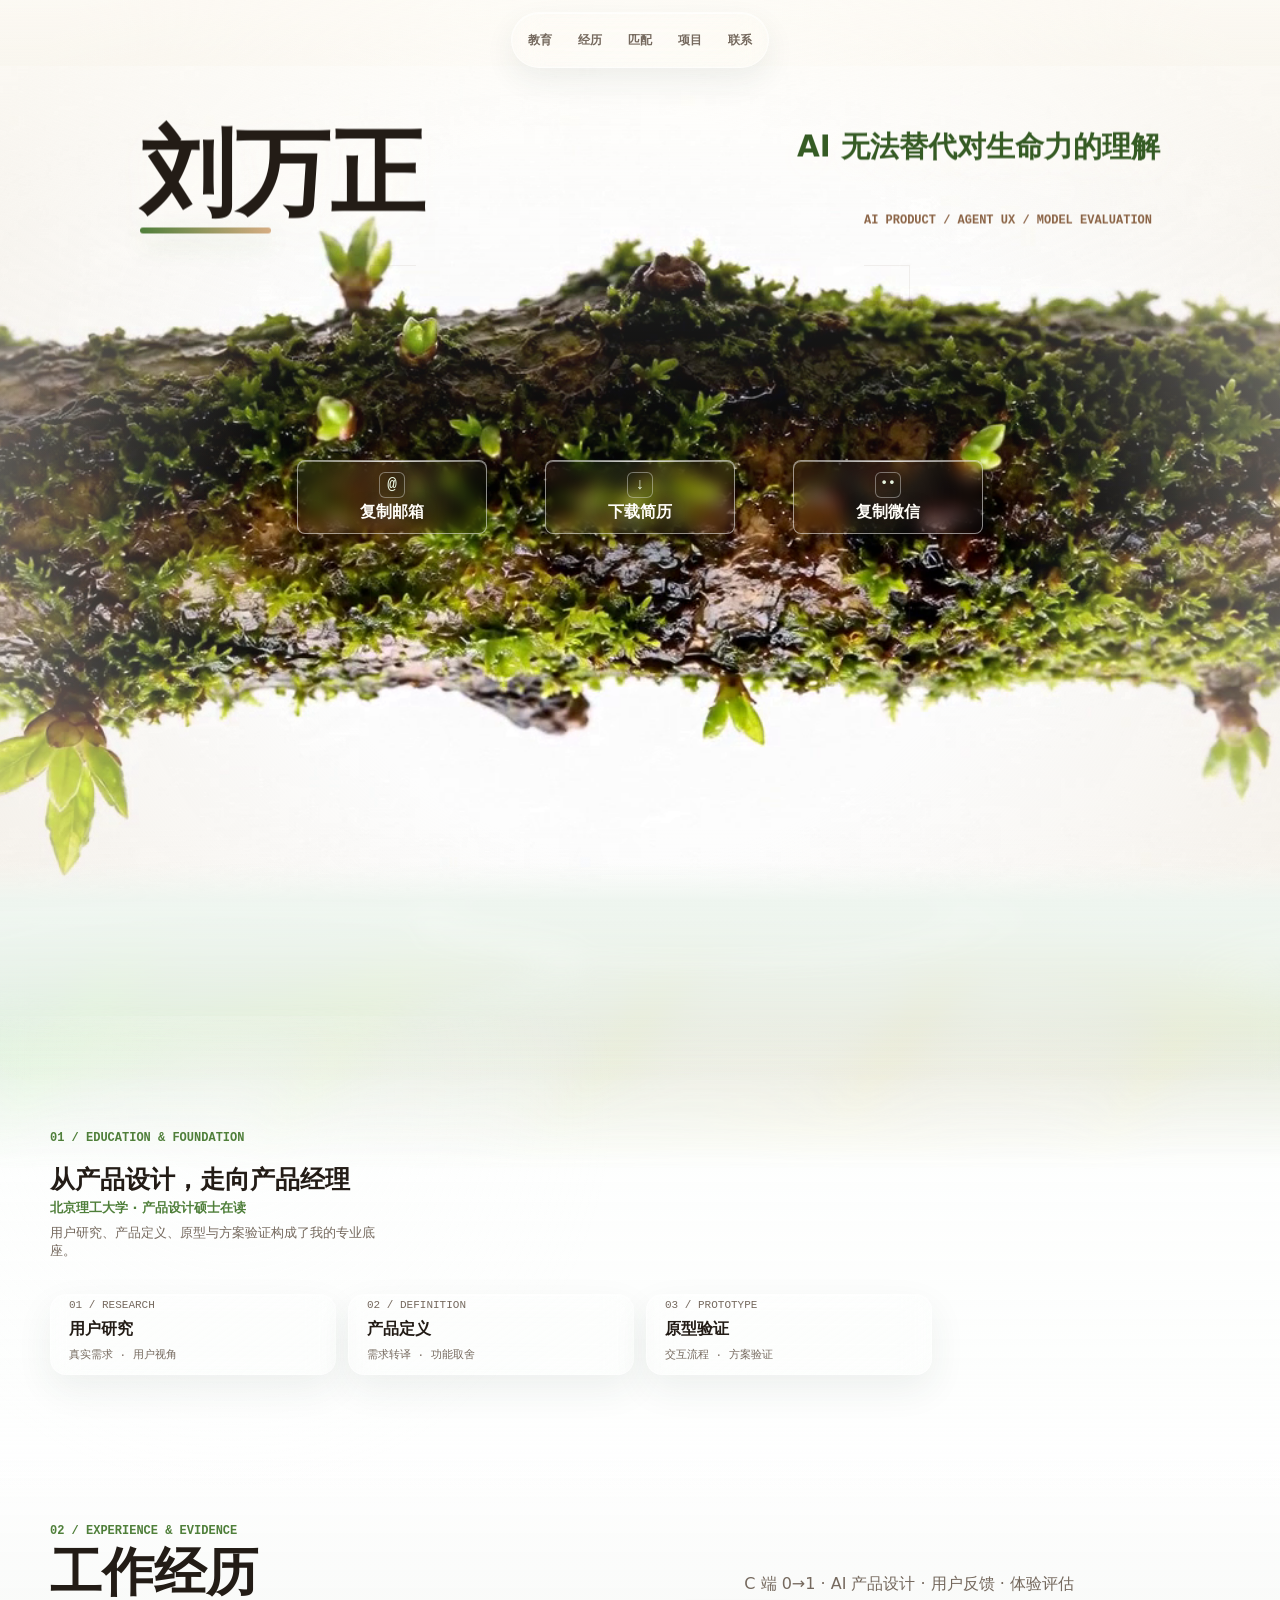
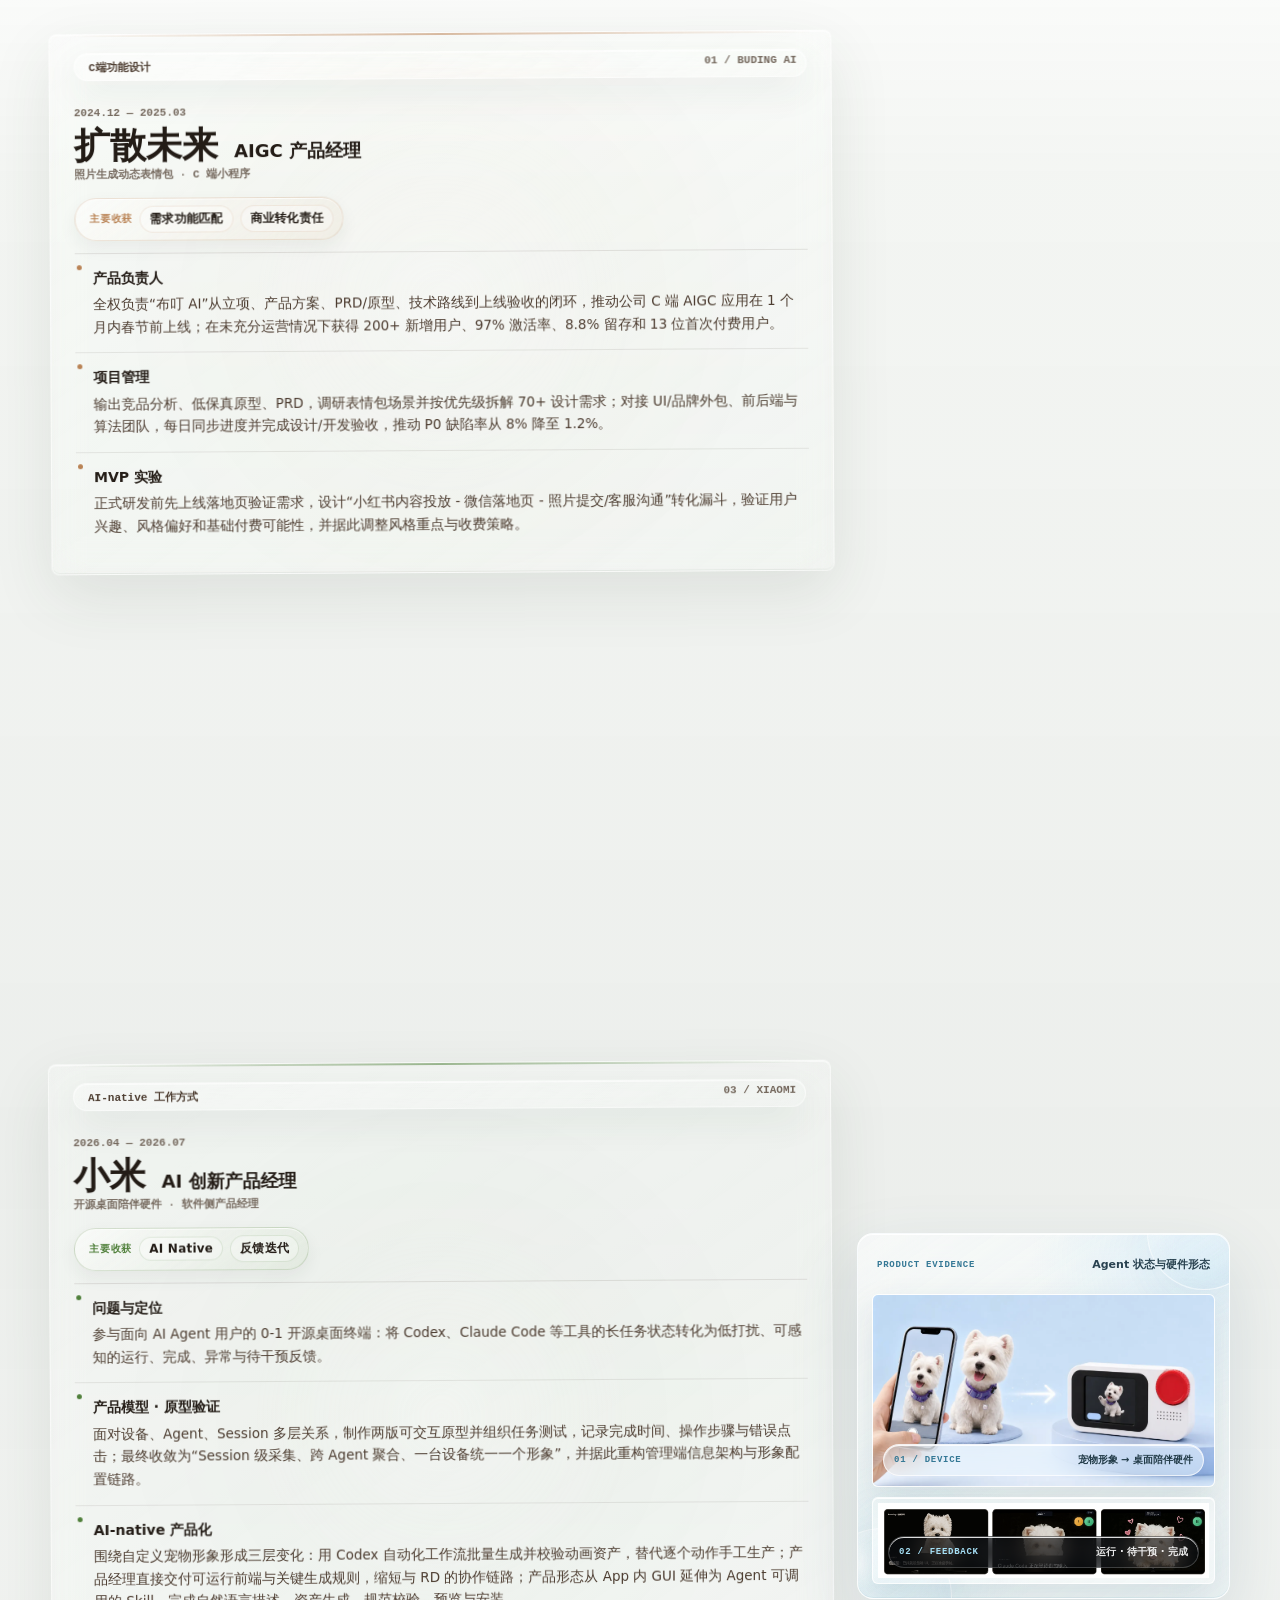
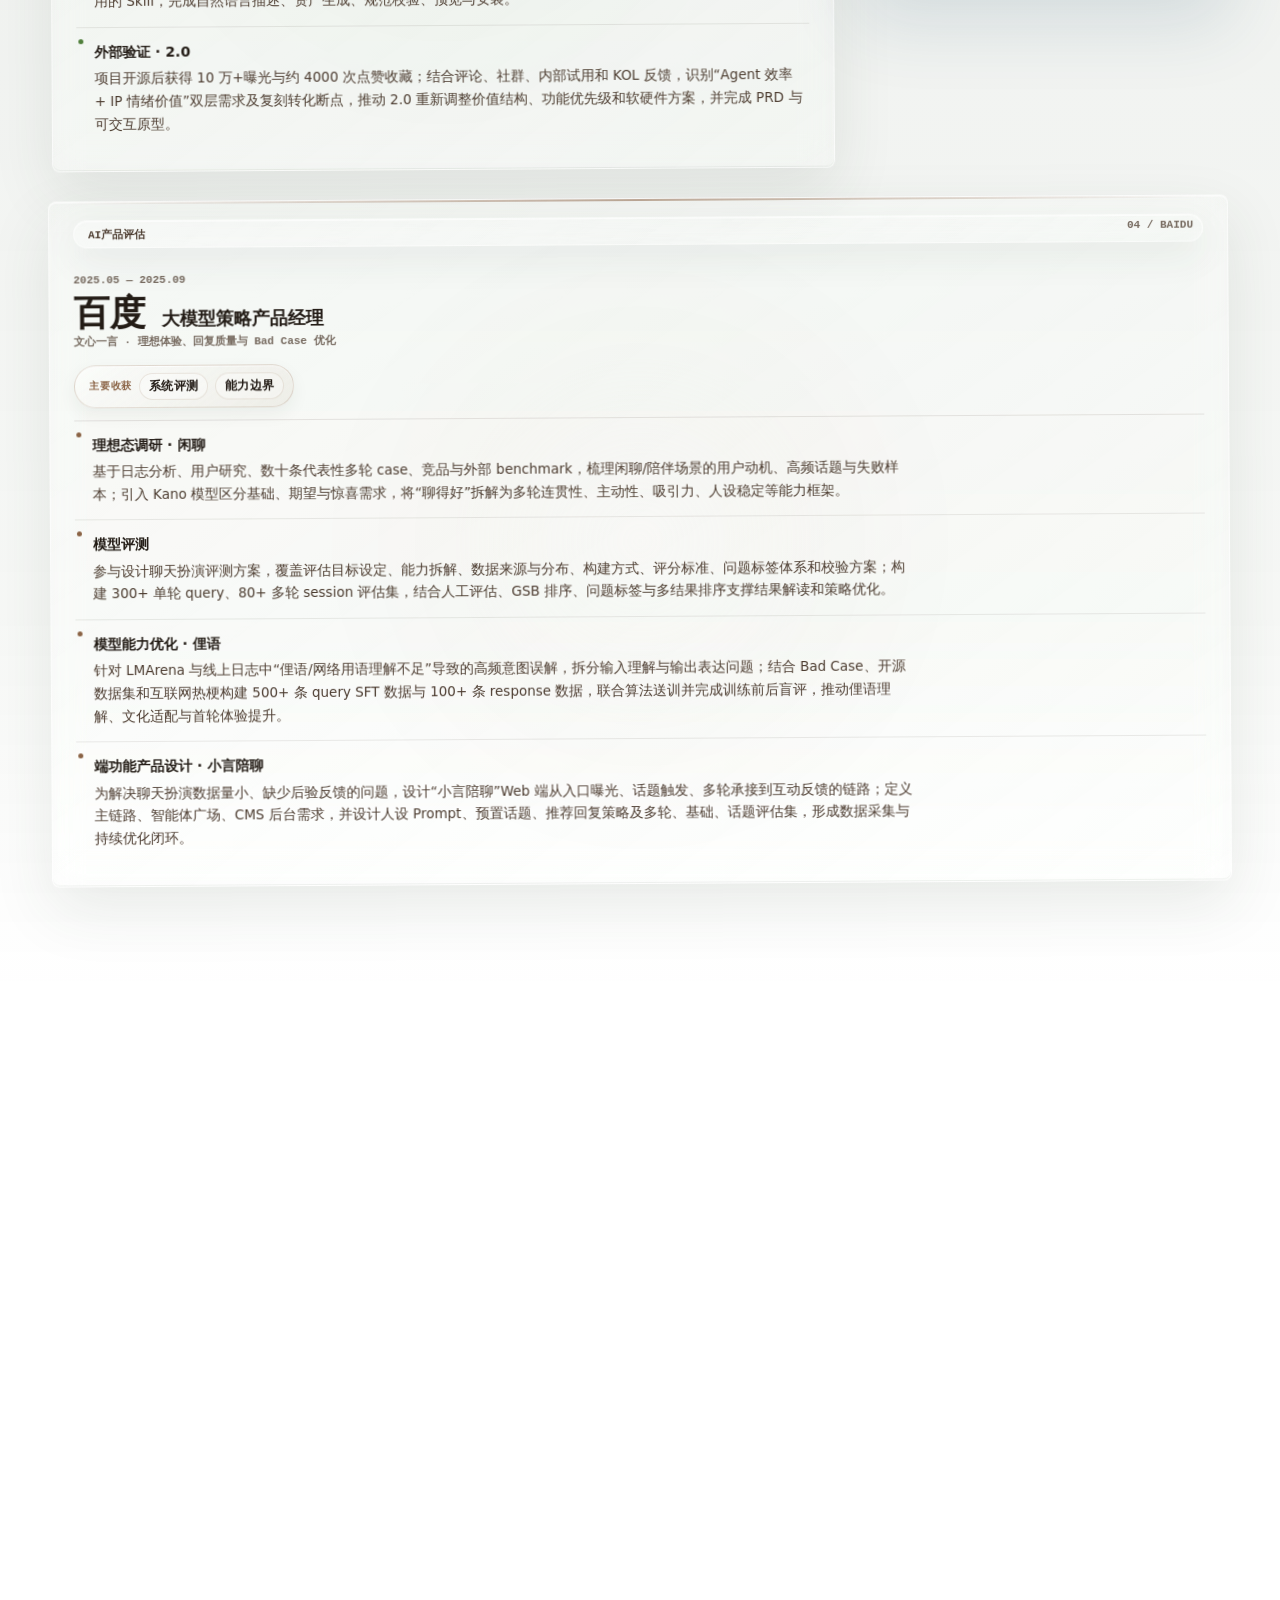
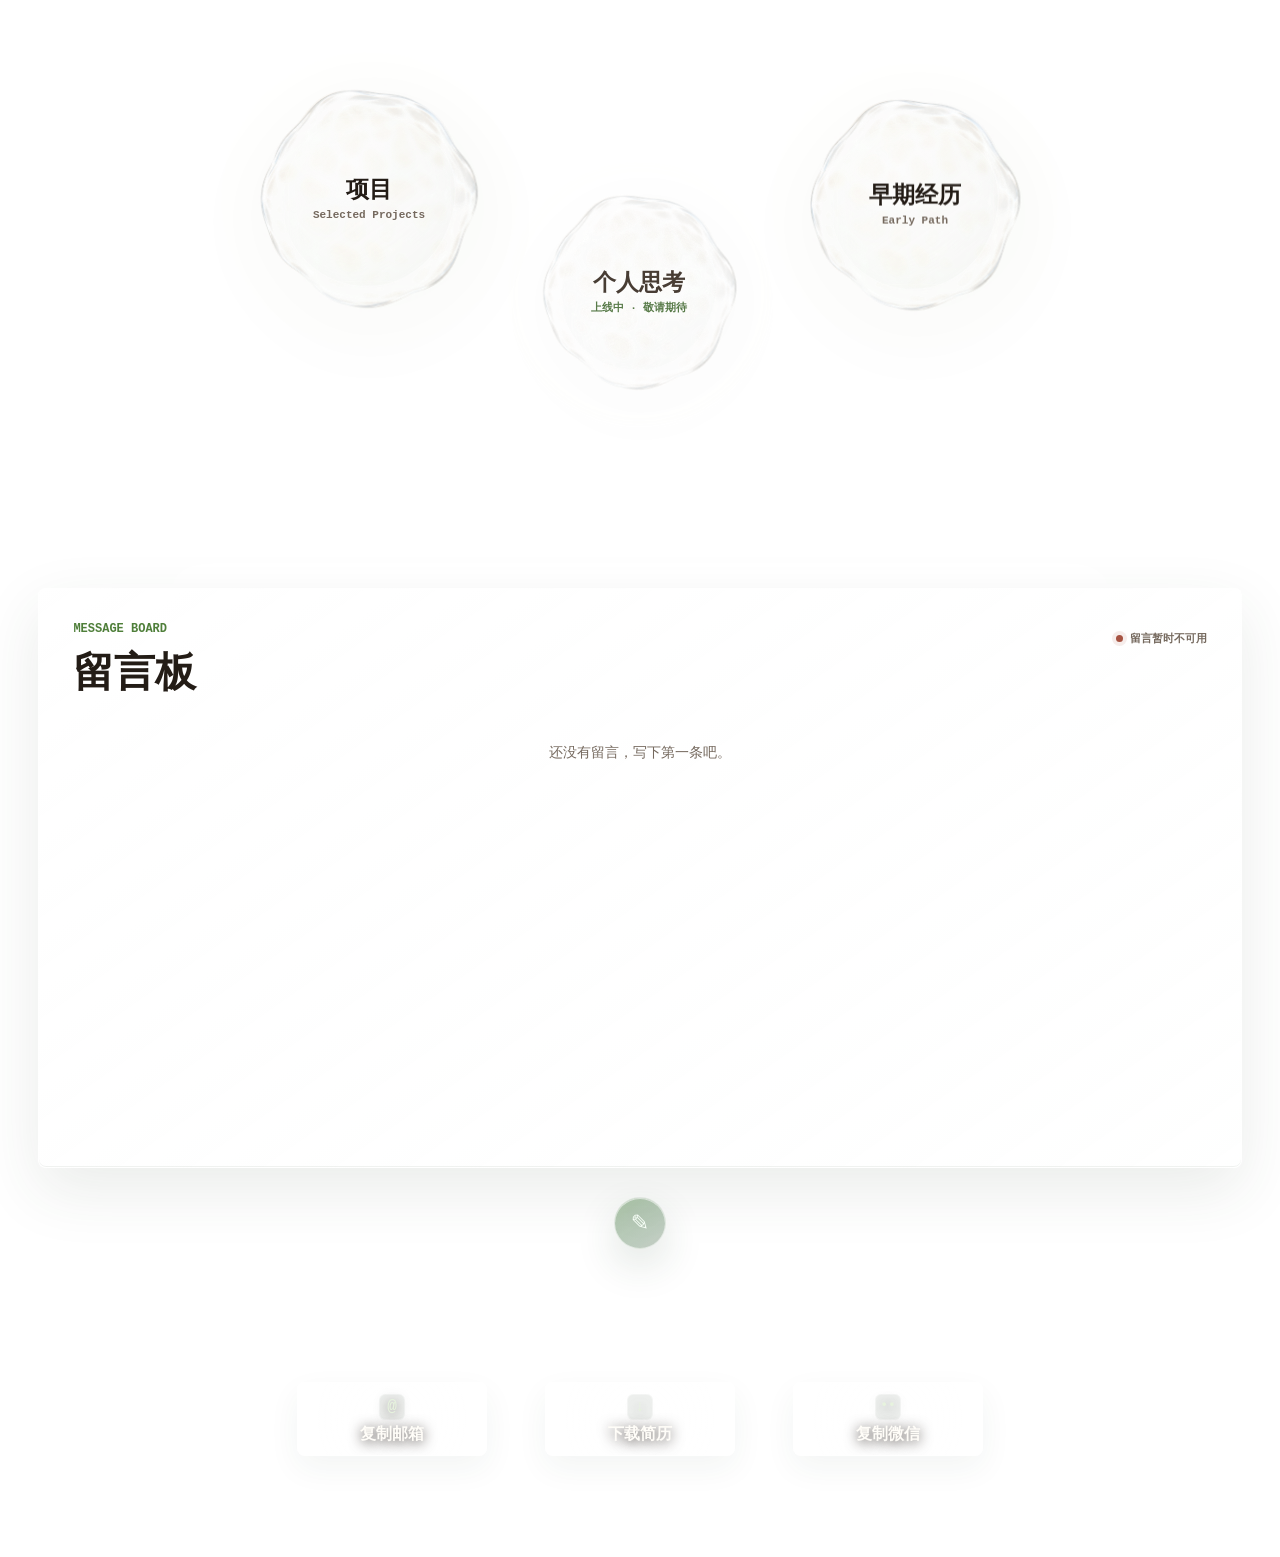
==== commit 9e449cb5: "Adapt portfolio for Xiaoyuan AI interview" ====
--- a/index.html
+++ b/index.html
@@ -5,7 +5,7 @@
     <meta name="viewport" content="width=device-width, initial-scale=1.0" />
     <meta
       name="description"
-      content="刘万正的 AI 产品作品集，聚焦 Agent、多轮对话、模型评测与 AIGC 产品。"
+      content="刘万正的 AI 产品作品集，聚焦 C 端功能设计、AI 产品评估与用户体验。"
     />
     <meta name="theme-color" content="#f4f6f2" />
     <title>刘万正 - AI Product Portfolio</title>
@@ -81,15 +81,10 @@
             <span>用户研究、产品定义、原型与方案验证构成了我的专业底座。</span>
           </div>
         </header>
-        <div class="intro-talk-track" data-reveal>
-          <span>讲述提示</span>
-          <p>用户研究 · 需求转译 · AIGC 实践 · 视觉判断</p>
-        </div>
-        <ul class="intro-capabilities" aria-label="专业背景形成的四项能力" data-reveal>
+        <ul class="intro-capabilities" aria-label="专业背景形成的三项能力" data-reveal>
           <li><span>01 / RESEARCH</span><strong>用户研究</strong><small>真实需求 · 用户视角</small></li>
           <li><span>02 / DEFINITION</span><strong>产品定义</strong><small>需求转译 · 功能取舍</small></li>
           <li><span>03 / PROTOTYPE</span><strong>原型验证</strong><small>交互流程 · 方案验证</small></li>
-          <li><span>04 / AIGC</span><strong>AIGC 与视觉判断</strong><small>生图 · 生视频 · 效果边界</small></li>
         </ul>
       </section>
 
@@ -99,13 +94,13 @@
             <span class="eyebrow">02 / EXPERIENCE &amp; EVIDENCE</span>
             <h2 id="workTitle">工作经历</h2>
           </div>
-          <p>C 端 0→1 · AIGC 平台 · AI 硬件 · 大模型评测</p>
+          <p>C 端 0→1 · AI 产品设计 · 用户反馈 · 体验评估</p>
         </header>
 
-        <section class="work-chapter work-chapter--product" aria-label="AIGC 产品经历">
+        <section class="work-chapter work-chapter--product" aria-label="AI 产品经历">
           <div class="work-grid">
             <article class="work-card work-card--buding" data-tilt-card data-reveal>
-              <div class="work-card-tags"><span>AIGC 电商营销 · C 端产品 · 动态表情包 · 0→1 上线</span></div>
+              <div class="work-card-tags"><span>C端功能设计</span></div>
               <span class="work-card-index">01 / BUDING AI</span>
               <div class="work-card-title">
                 <span>2024.12 — 2025.03</span>
@@ -137,7 +132,7 @@
             </aside>
 
             <article class="work-card work-card--telestudio" data-tilt-card data-reveal>
-              <div class="work-card-tags"><span>实时数字人 · 原型设计 · 横向评测 · 评测框架</span></div>
+              <div class="work-card-tags"><span>C端功能设计</span></div>
               <span class="work-card-index">02 / CHINA TELECOM AI</span>
               <div class="work-card-title">
                 <span>2026.03</span>
@@ -169,7 +164,7 @@
             </aside>
 
             <article class="work-card work-card--xiaomi" data-tilt-card data-reveal>
-              <div class="work-card-tags"><span>开源硬件 · Agent 产品 · 自定义宠物形象 · 外部验证</span></div>
+              <div class="work-card-tags"><span>AI-native 工作方式</span></div>
               <span class="work-card-index">03 / XIAOMI</span>
               <div class="work-card-title">
                 <span>2026.04 — 2026.07</span>
@@ -237,7 +232,7 @@
         <section class="work-chapter work-chapter--model" aria-label="大模型策略经历">
           <div class="work-grid work-grid--model">
             <article class="work-card work-card--baidu" data-tilt-card data-reveal>
-              <div class="work-card-tags"><span>模型策略 · 评测集 · SFT 数据 · 多轮对话</span></div>
+              <div class="work-card-tags"><span>AI产品评估</span></div>
               <span class="work-card-index">04 / BAIDU</span>
               <div class="work-card-title">
                 <span>2025.05 — 2025.09</span>
@@ -264,34 +259,25 @@
             <span class="eyebrow">03 / ROLE MATCH</span>
             <h2 id="methodTitle">岗位匹配</h2>
           </div>
-          <p>用户需求 · 模型边界 · 内容交付 · 商业验证</p>
+          <p>产品交付 · AI 能力理解 · 教学场景</p>
         </header>
         <ol class="method-steps">
           <li>
             <span>01</span>
-            <h3>从用户需求设计 AIGC 功能</h3>
-            <small>USER / CONTENT / NEED</small>
+            <h3>端到端产品交付</h3>
+            <small>REQUIREMENT / PRD / DELIVERY</small>
           </li>
           <li>
             <span>02</span>
-            <h3>理解生成效果与模型边界</h3>
-            <small>IMAGE / VIDEO / BOUNDARY</small>
+            <h3>理解 AI 能力与边界</h3>
+            <small>EVALUATION / TOOL / EFFICIENCY</small>
           </li>
           <li>
             <span>03</span>
-            <h3>把生成结果组织成体验</h3>
-            <small>FLOW / FEEDBACK / DELIVERY</small>
-          </li>
-          <li>
-            <span>04</span>
-            <h3>面向规模用户与商业指标</h3>
-            <small>SCALE / QUALITY / BUSINESS</small>
+            <h3>一对一教学观察</h3>
+            <small>STUDENT / FEEDBACK / PACE</small>
           </li>
         </ol>
-        <p class="method-demo-note">
-          <span>INTERVIEW DEMO</span>
-          个人 Demo · 业务理解 · 方案验证
-        </p>
       </section>
 
       <section class="portal" id="portal" aria-labelledby="experienceTitle">
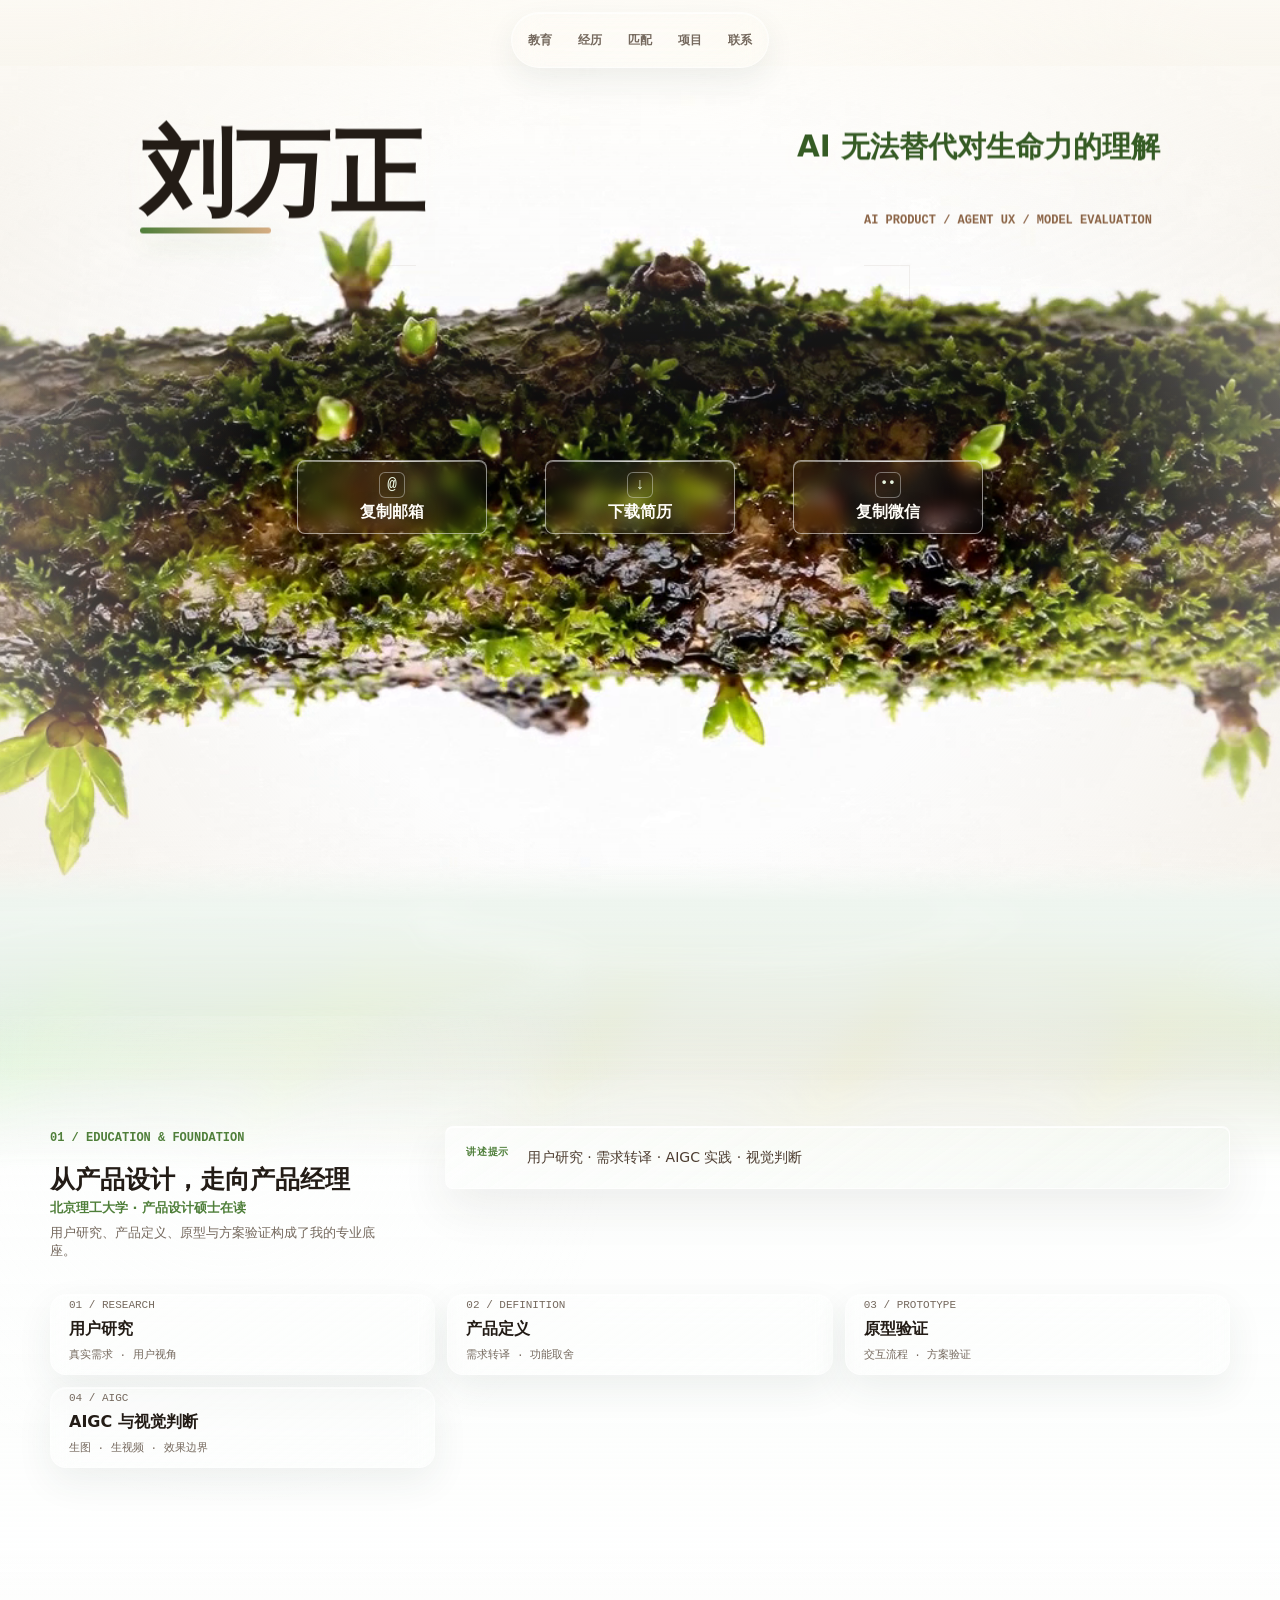
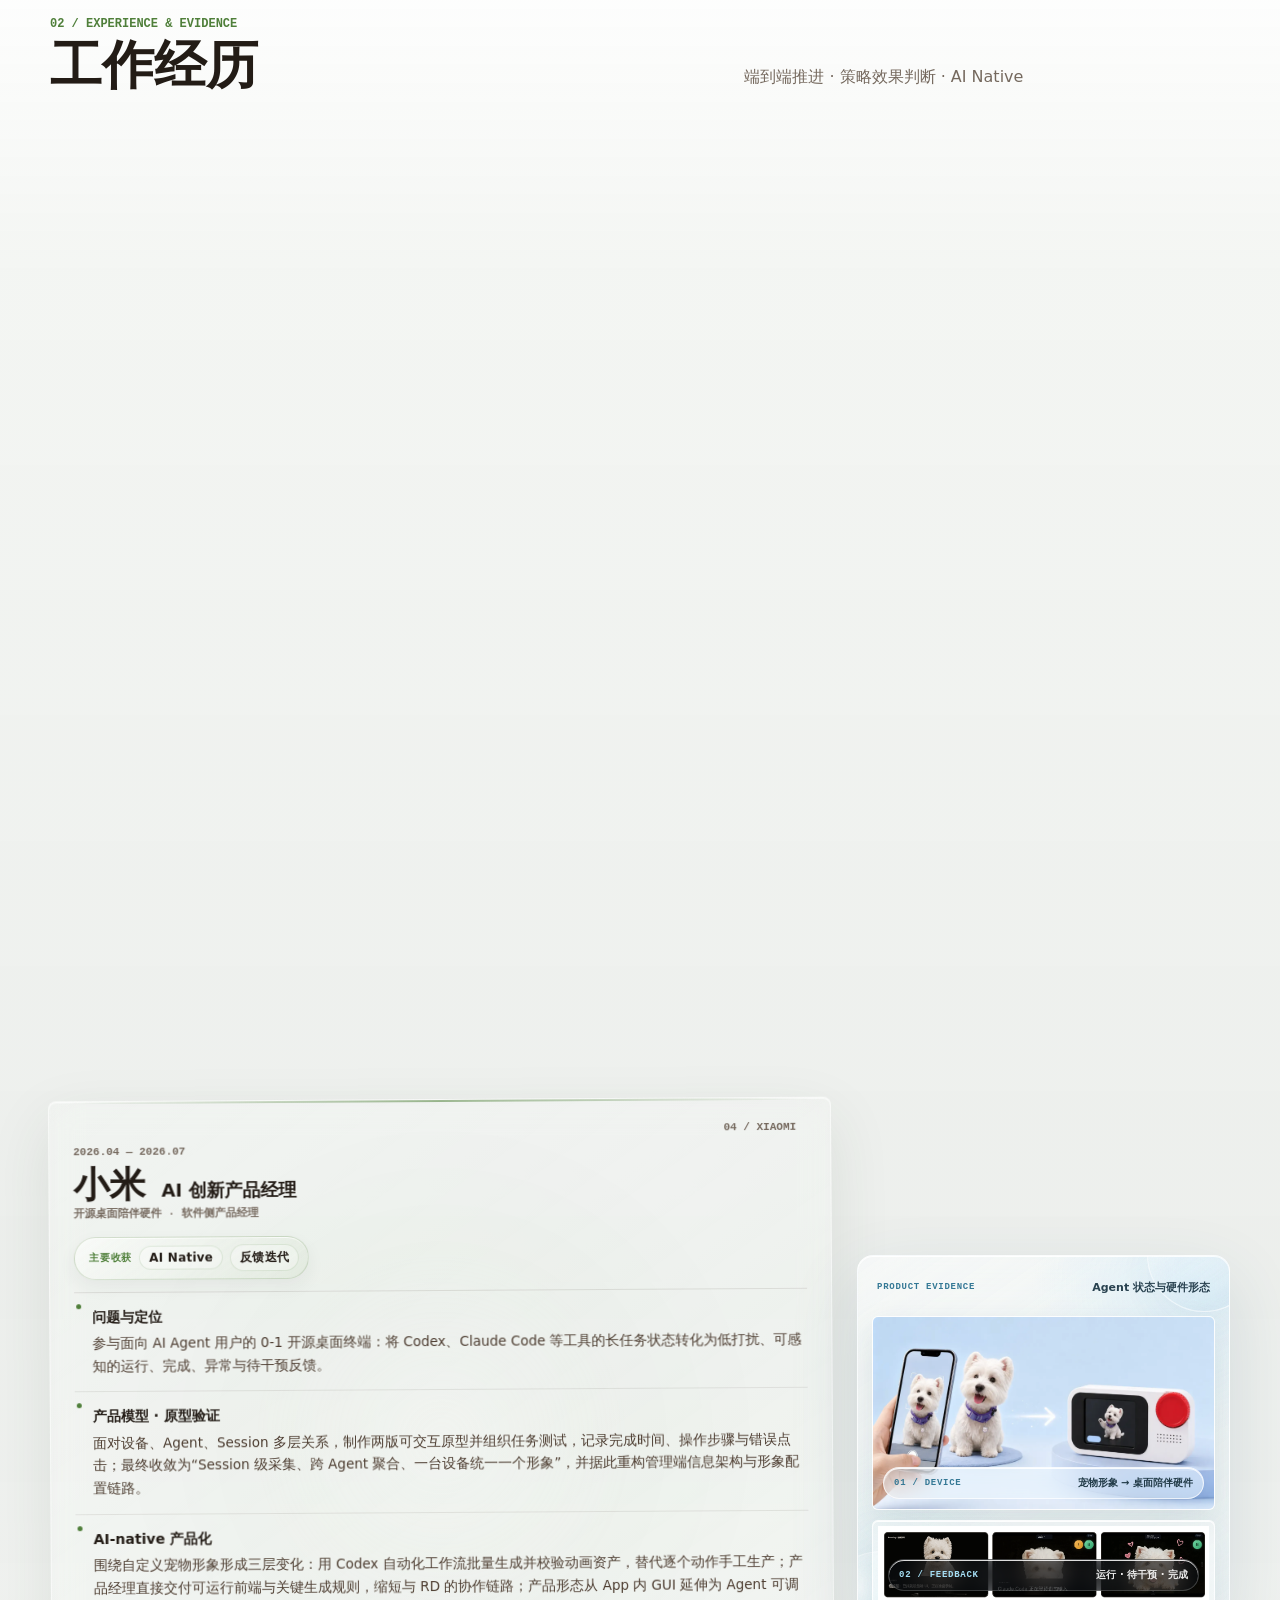
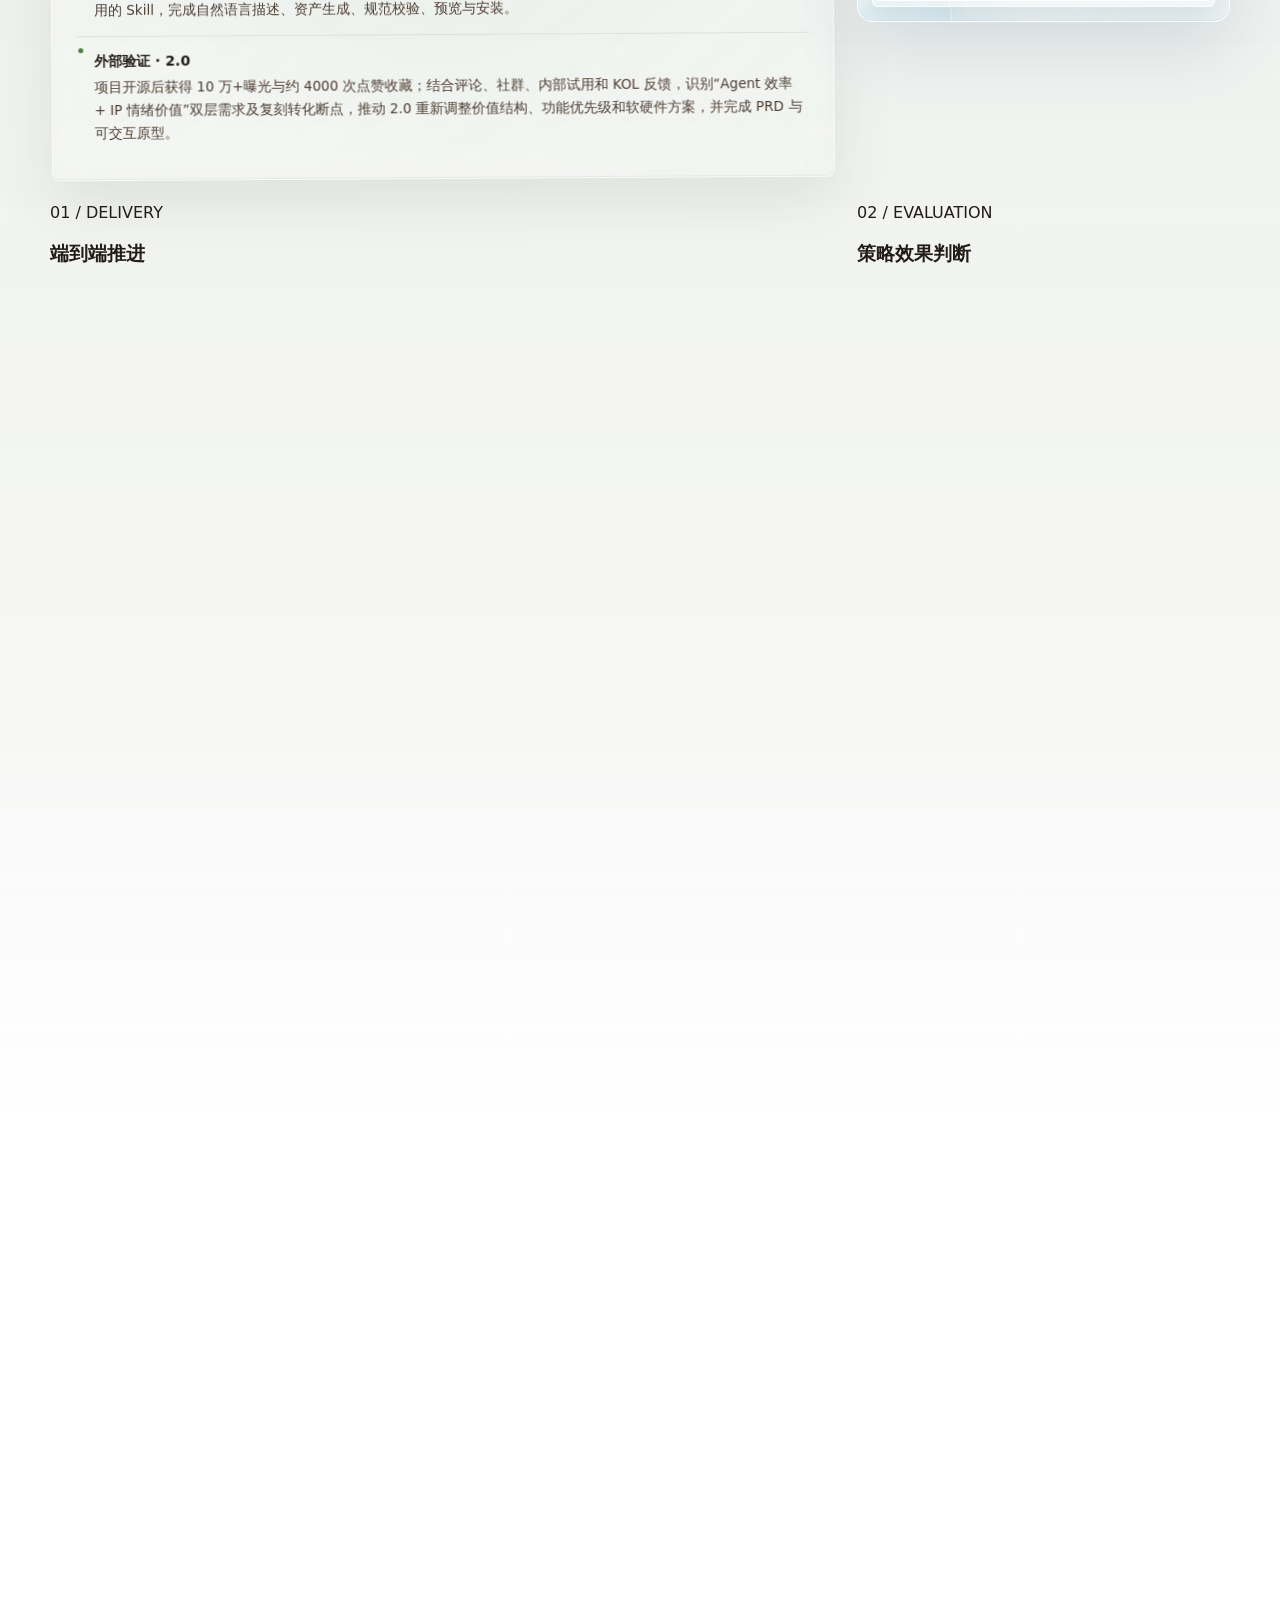
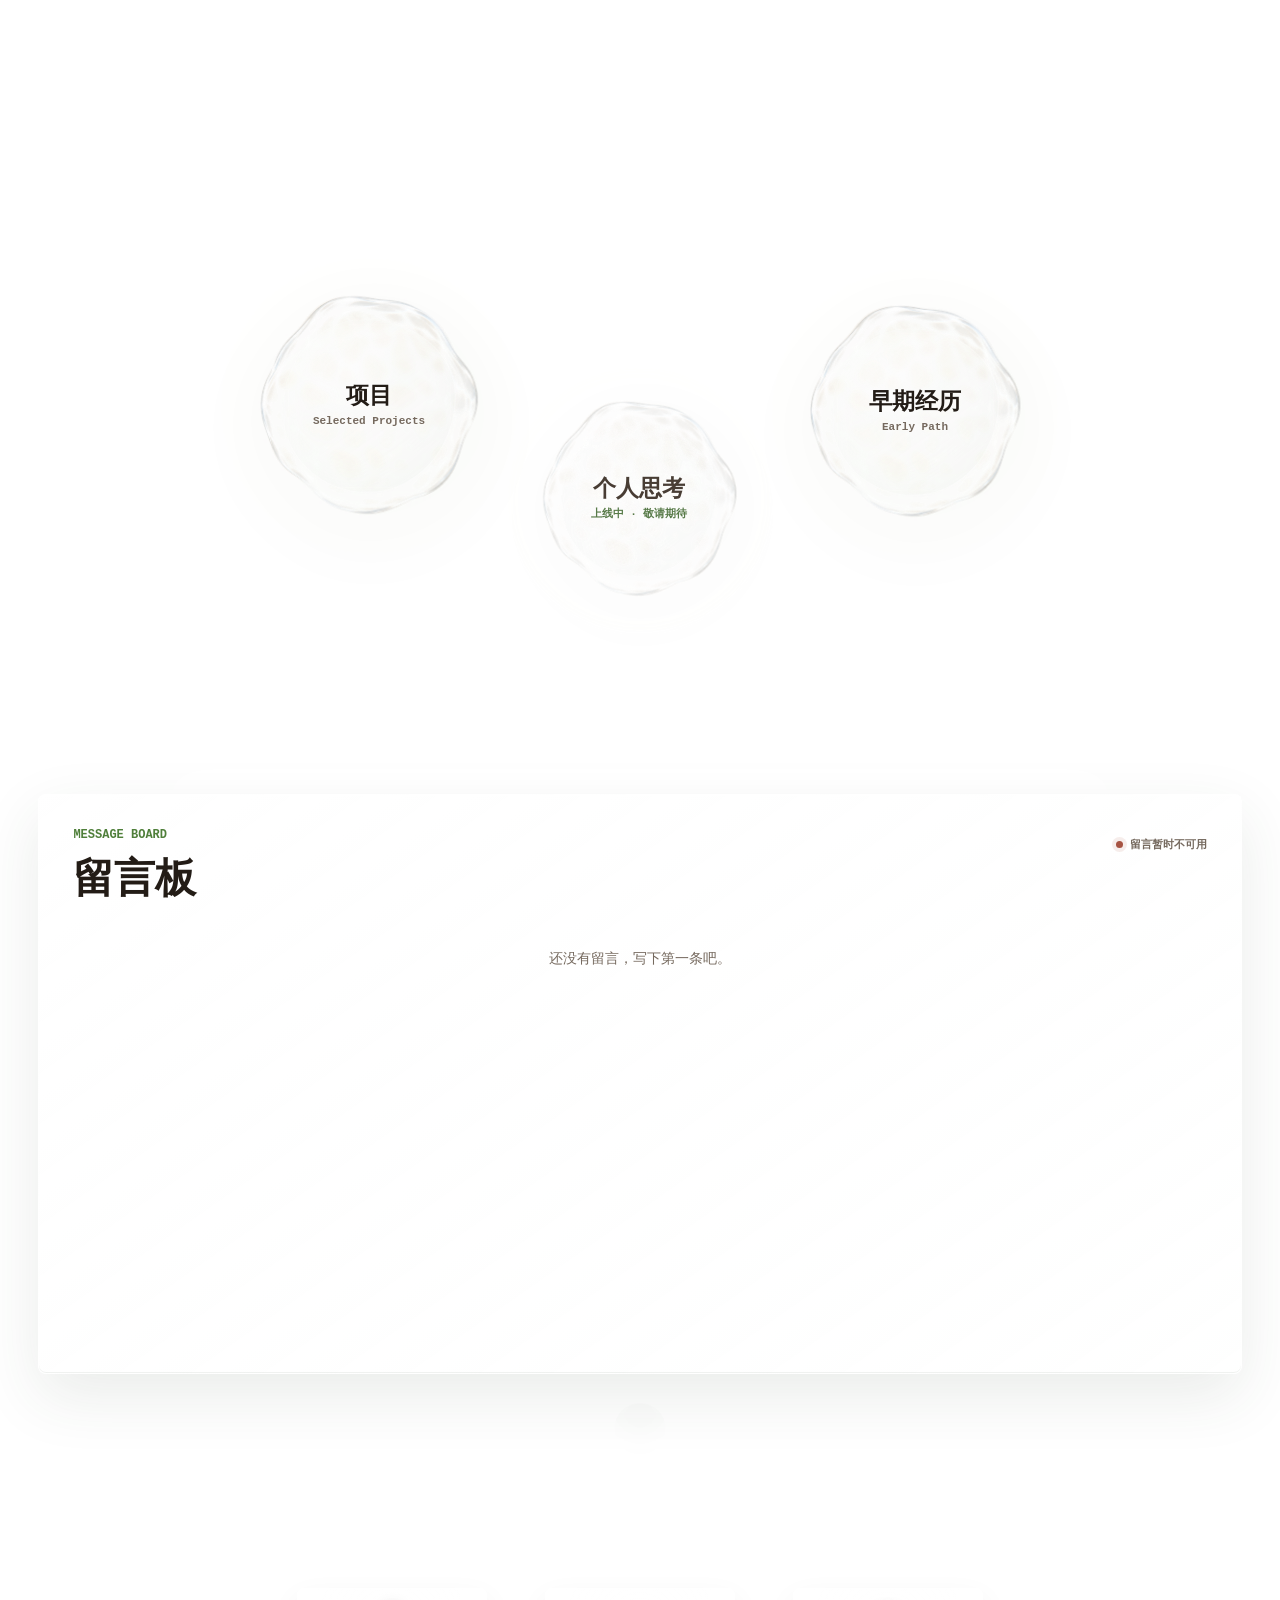
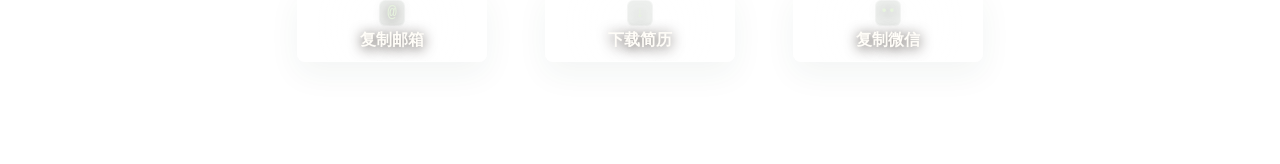
==== commit aecd2c4a: "Align AIGC portfolio with interview narrative" ====
--- a/index.html
+++ b/index.html
@@ -5,7 +5,7 @@
     <meta name="viewport" content="width=device-width, initial-scale=1.0" />
     <meta
       name="description"
-      content="刘万正的 AI 产品作品集，聚焦 C 端功能设计、AI 产品评估与用户体验。"
+      content="刘万正的 AI 产品作品集，聚焦 Agent、多轮对话、模型评测与 AIGC 产品。"
     />
     <meta name="theme-color" content="#f4f6f2" />
     <title>刘万正 - AI Product Portfolio</title>
@@ -81,10 +81,15 @@
             <span>用户研究、产品定义、原型与方案验证构成了我的专业底座。</span>
           </div>
         </header>
-        <ul class="intro-capabilities" aria-label="专业背景形成的三项能力" data-reveal>
+        <div class="intro-talk-track" data-reveal>
+          <span>讲述提示</span>
+          <p>用户研究 · 需求转译 · AIGC 实践 · 视觉判断</p>
+        </div>
+        <ul class="intro-capabilities" aria-label="专业背景形成的四项能力" data-reveal>
           <li><span>01 / RESEARCH</span><strong>用户研究</strong><small>真实需求 · 用户视角</small></li>
           <li><span>02 / DEFINITION</span><strong>产品定义</strong><small>需求转译 · 功能取舍</small></li>
           <li><span>03 / PROTOTYPE</span><strong>原型验证</strong><small>交互流程 · 方案验证</small></li>
+          <li><span>04 / AIGC</span><strong>AIGC 与视觉判断</strong><small>生图 · 生视频 · 效果边界</small></li>
         </ul>
       </section>
 
@@ -94,13 +99,16 @@
             <span class="eyebrow">02 / EXPERIENCE &amp; EVIDENCE</span>
             <h2 id="workTitle">工作经历</h2>
           </div>
-          <p>C 端 0→1 · AI 产品设计 · 用户反馈 · 体验评估</p>
+          <p>端到端推进 · 策略效果判断 · AI Native</p>
         </header>
 
-        <section class="work-chapter work-chapter--product" aria-label="AI 产品经历">
-          <div class="work-grid">
+        <section class="work-chapter work-chapter--product" aria-label="AIGC 产品能力经历">
+          <div class="work-grid work-sequence-grid">
+            <header class="work-stream-label work-stream-label--delivery" data-reveal>
+              <span>01 / DELIVERY</span>
+              <h3>端到端推进</h3>
+            </header>
             <article class="work-card work-card--buding" data-tilt-card data-reveal>
-              <div class="work-card-tags"><span>C端功能设计</span></div>
               <span class="work-card-index">01 / BUDING AI</span>
               <div class="work-card-title">
                 <span>2024.12 — 2025.03</span>
@@ -131,9 +139,31 @@
               ></iframe>
             </aside>
 
+            <header class="work-stream-label work-stream-label--evaluation" data-reveal>
+              <span>02 / EVALUATION</span>
+              <h3>策略效果判断</h3>
+            </header>
+
+            <article class="work-card work-card--baidu" data-tilt-card data-reveal>
+              <span class="work-card-index">02 / BAIDU</span>
+              <div class="work-card-title">
+                <span>2025.05 — 2025.09</span>
+                <div class="work-role-line">
+                  <strong class="work-company">百度</strong>
+                  <h3>大模型策略产品经理</h3>
+                </div>
+                <p>文心一言 · 理想体验、回复质量与 Bad Case 优化</p>
+              </div>
+              <div class="work-takeaway-tag">
+                <span>主要收获</span>
+                <strong>系统评测</strong>
+                <strong>能力边界</strong>
+              </div>
+              <ol class="work-card-points" data-work-points="baidu"></ol>
+            </article>
+
             <article class="work-card work-card--telestudio" data-tilt-card data-reveal>
-              <div class="work-card-tags"><span>C端功能设计</span></div>
-              <span class="work-card-index">02 / CHINA TELECOM AI</span>
+              <span class="work-card-index">03 / CHINA TELECOM AI</span>
               <div class="work-card-title">
                 <span>2026.03</span>
                 <div class="work-role-line">
@@ -163,9 +193,13 @@
               ></iframe>
             </aside>
 
+            <header class="work-stream-label work-stream-label--native" data-reveal>
+              <span>03 / AI NATIVE</span>
+              <h3>AI Native</h3>
+            </header>
+
             <article class="work-card work-card--xiaomi" data-tilt-card data-reveal>
-              <div class="work-card-tags"><span>AI-native 工作方式</span></div>
-              <span class="work-card-index">03 / XIAOMI</span>
+              <span class="work-card-index">04 / XIAOMI</span>
               <div class="work-card-title">
                 <span>2026.04 — 2026.07</span>
                 <div class="work-role-line">
@@ -229,28 +263,6 @@
           </div>
         </section>
 
-        <section class="work-chapter work-chapter--model" aria-label="大模型策略经历">
-          <div class="work-grid work-grid--model">
-            <article class="work-card work-card--baidu" data-tilt-card data-reveal>
-              <div class="work-card-tags"><span>AI产品评估</span></div>
-              <span class="work-card-index">04 / BAIDU</span>
-              <div class="work-card-title">
-                <span>2025.05 — 2025.09</span>
-                <div class="work-role-line">
-                  <strong class="work-company">百度</strong>
-                  <h3>大模型策略产品经理</h3>
-                </div>
-                <p>文心一言 · 理想体验、回复质量与 Bad Case 优化</p>
-              </div>
-              <div class="work-takeaway-tag">
-                <span>主要收获</span>
-                <strong>系统评测</strong>
-                <strong>能力边界</strong>
-              </div>
-              <ol class="work-card-points" data-work-points="baidu"></ol>
-            </article>
-          </div>
-        </section>
       </section>
 
       <section class="method-section" id="method" aria-labelledby="methodTitle" data-reveal>
@@ -259,25 +271,41 @@
             <span class="eyebrow">03 / ROLE MATCH</span>
             <h2 id="methodTitle">岗位匹配</h2>
           </div>
-          <p>产品交付 · AI 能力理解 · 教学场景</p>
+          <p>端到端推进 · 策略效果判断 · AI Native</p>
         </header>
         <ol class="method-steps">
           <li>
             <span>01</span>
-            <h3>端到端产品交付</h3>
-            <small>REQUIREMENT / PRD / DELIVERY</small>
+            <h3>端到端推进</h3>
+            <div class="method-evidence" aria-label="端到端推进对应经历">
+              <span>扩散未来 · 小程序负责人</span>
+              <span>电信 · 数字人需求</span>
+              <span>小米 · 0→1 产品</span>
+            </div>
+            <small>DEFINE / BUILD / LAUNCH</small>
           </li>
           <li>
             <span>02</span>
-            <h3>理解 AI 能力与边界</h3>
-            <small>EVALUATION / TOOL / EFFICIENCY</small>
+            <h3>策略效果判断</h3>
+            <div class="method-evidence" aria-label="策略效果判断对应经历">
+              <span>百度 · 基础模型评测</span>
+              <span>电信 · 视频评测</span>
+            </div>
+            <small>STRATEGY / EVALUATION / BOUNDARY</small>
           </li>
           <li>
             <span>03</span>
-            <h3>一对一教学观察</h3>
-            <small>STUDENT / FEEDBACK / PACE</small>
+            <h3>AI Native 定义与验证</h3>
+            <div class="method-evidence" aria-label="AI Native 对应经历">
+              <span>小米 · AI Native</span>
+            </div>
+            <small>AI CODING / PROTOTYPE / ITERATION</small>
           </li>
         </ol>
+        <p class="method-demo-note">
+          <span>INTERVIEW DEMO</span>
+          个人 Demo · 业务理解 · 方案验证
+        </p>
       </section>
 
       <section class="portal" id="portal" aria-labelledby="experienceTitle">
--- a/styles.css
+++ b/styles.css
@@ -809,7 +809,7 @@
 
 .intro-capabilities {
   display: grid;
-  grid-template-columns: repeat(4, minmax(0, 1fr));
+  grid-template-columns: repeat(3, minmax(0, 1fr));
   margin: 0;
   padding: 0;
   list-style: none;
@@ -1769,7 +1769,7 @@
 
 .method-steps {
   display: grid;
-  grid-template-columns: repeat(4, minmax(0, 1fr));
+  grid-template-columns: repeat(3, minmax(0, 1fr));
   margin: 0;
   padding: 0;
   list-style: none;
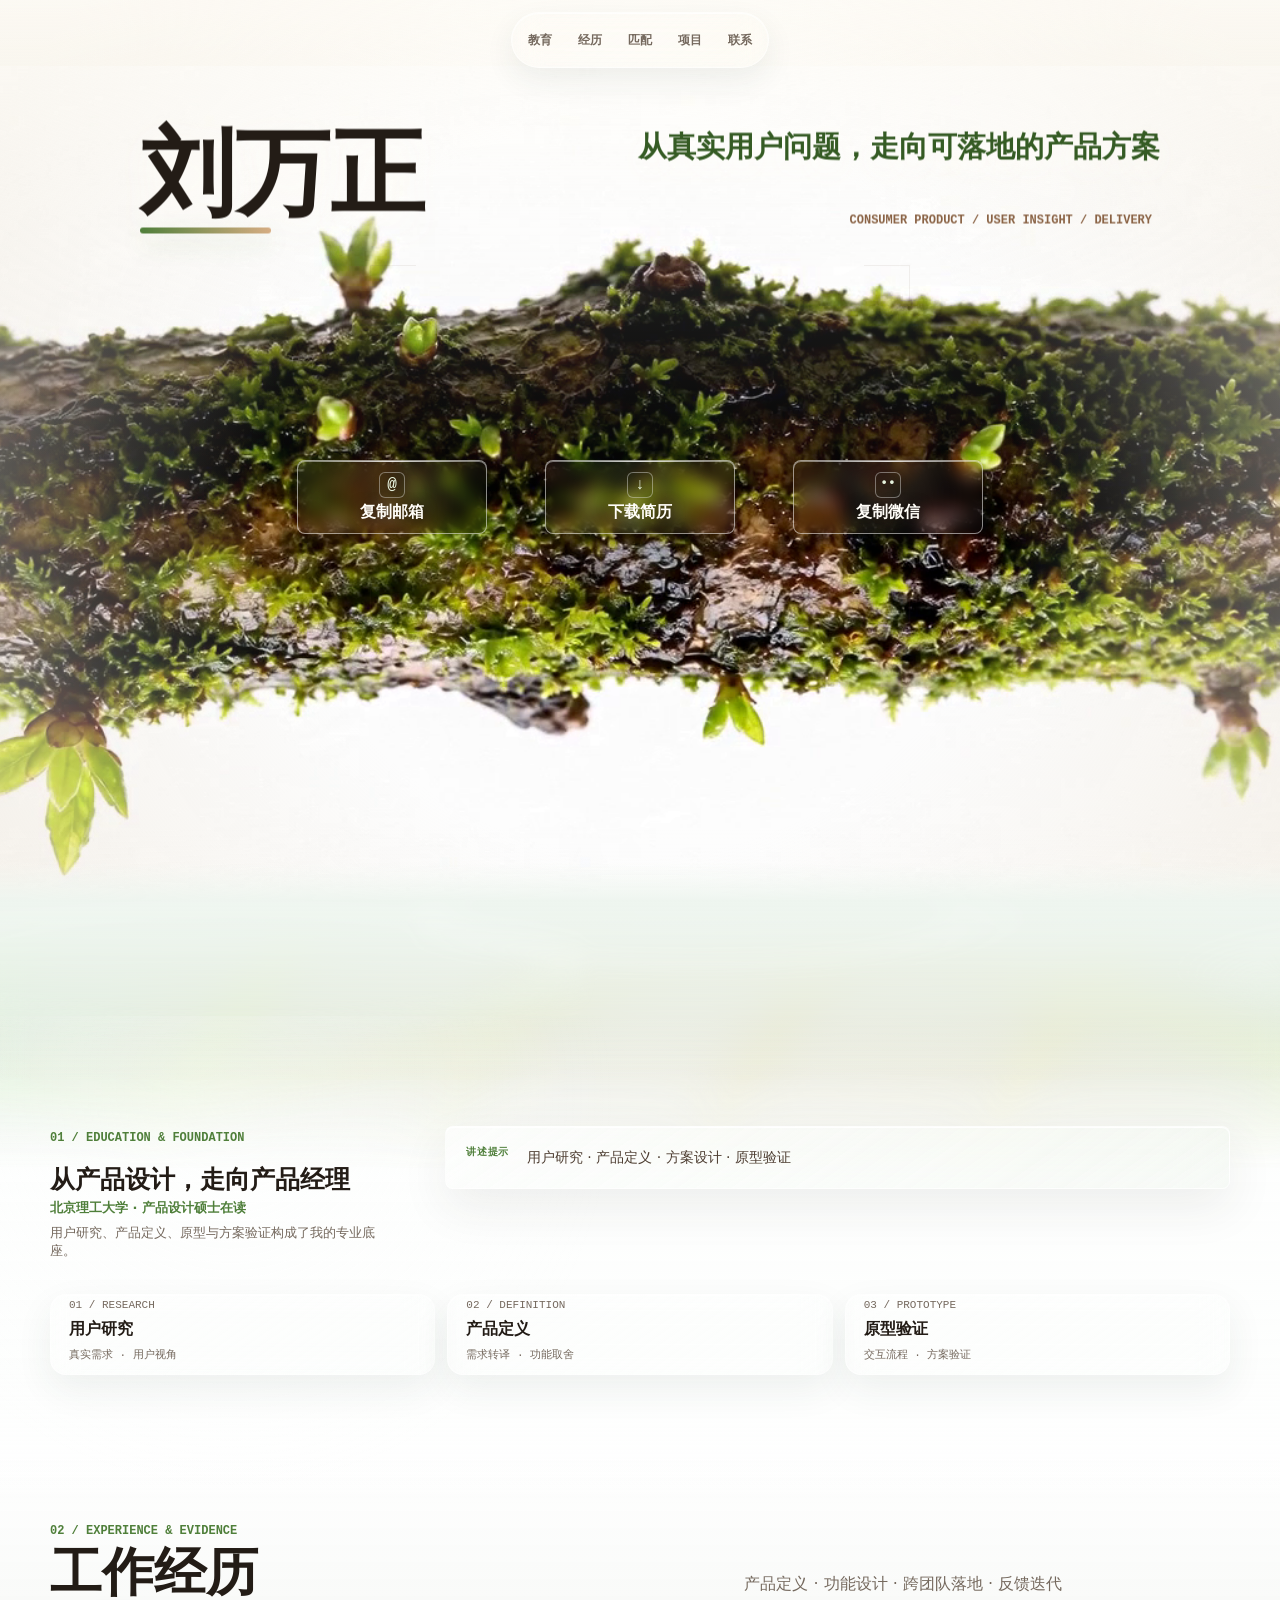
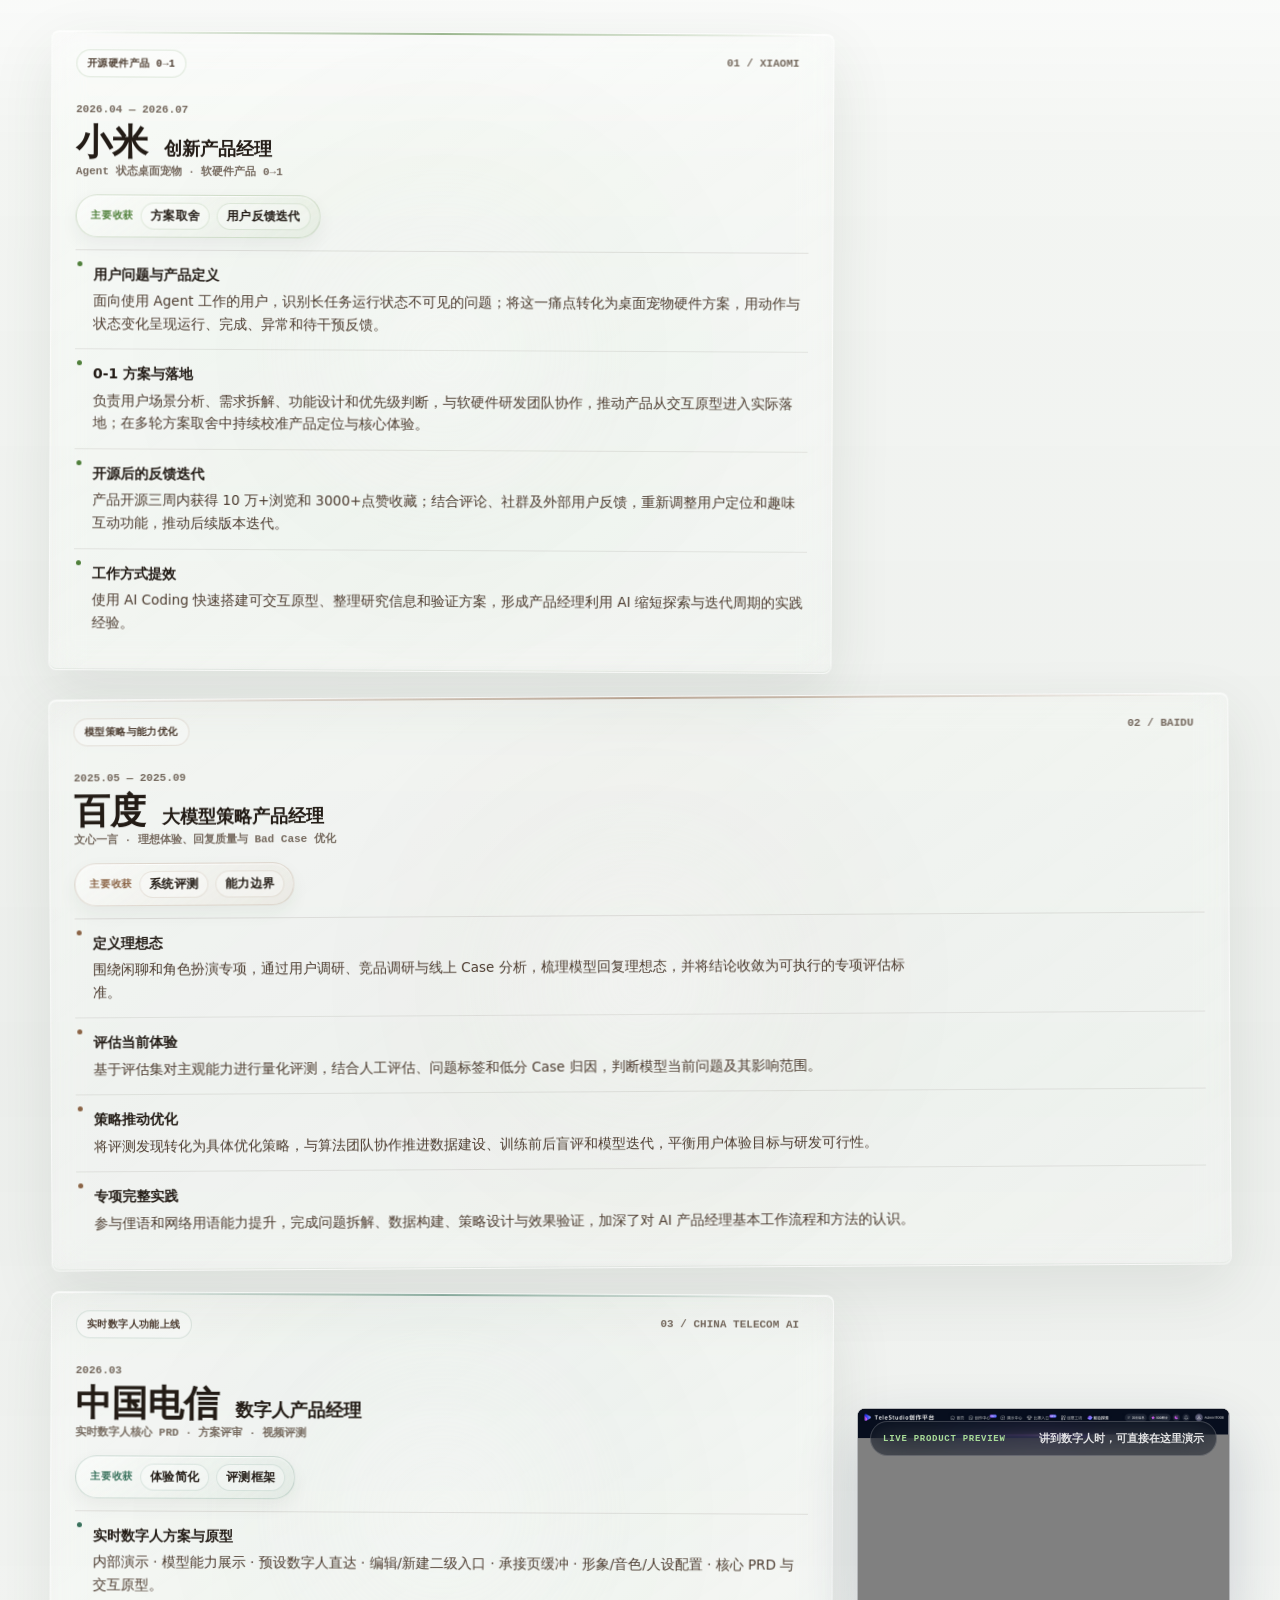
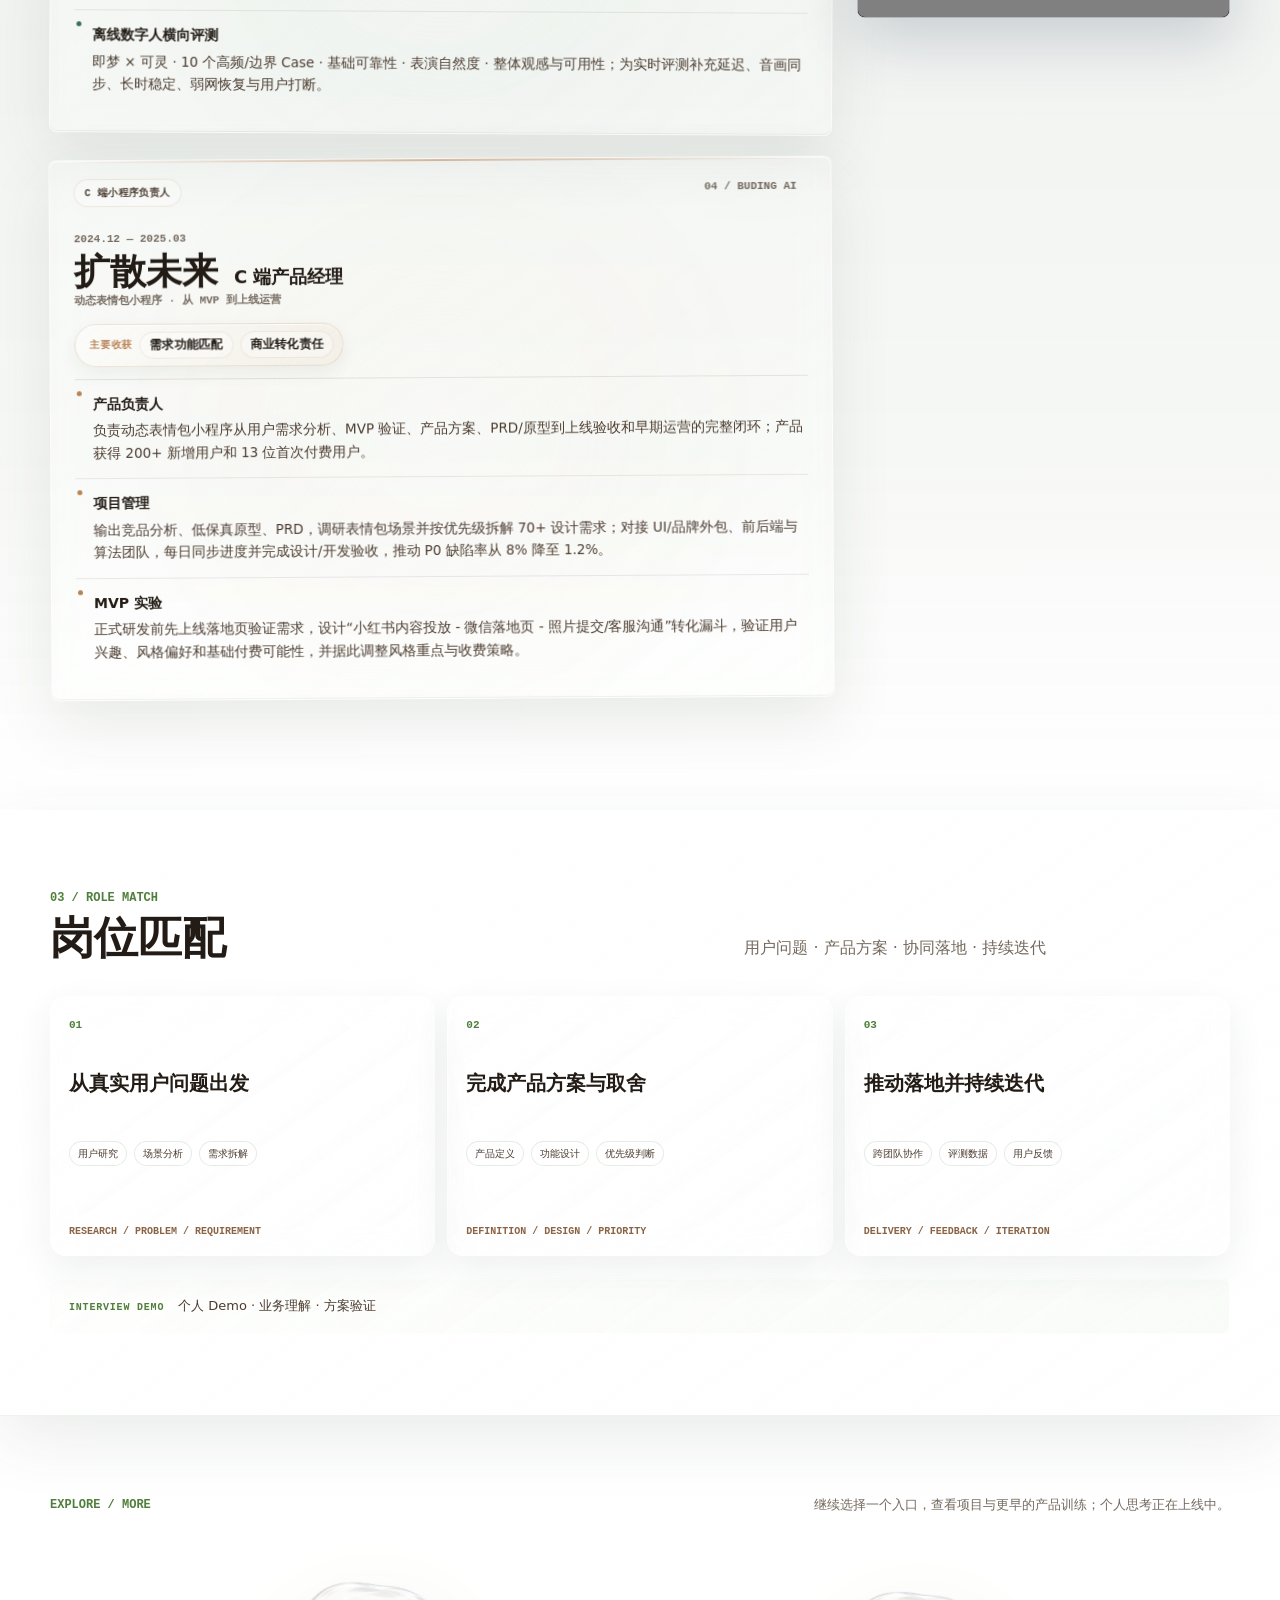
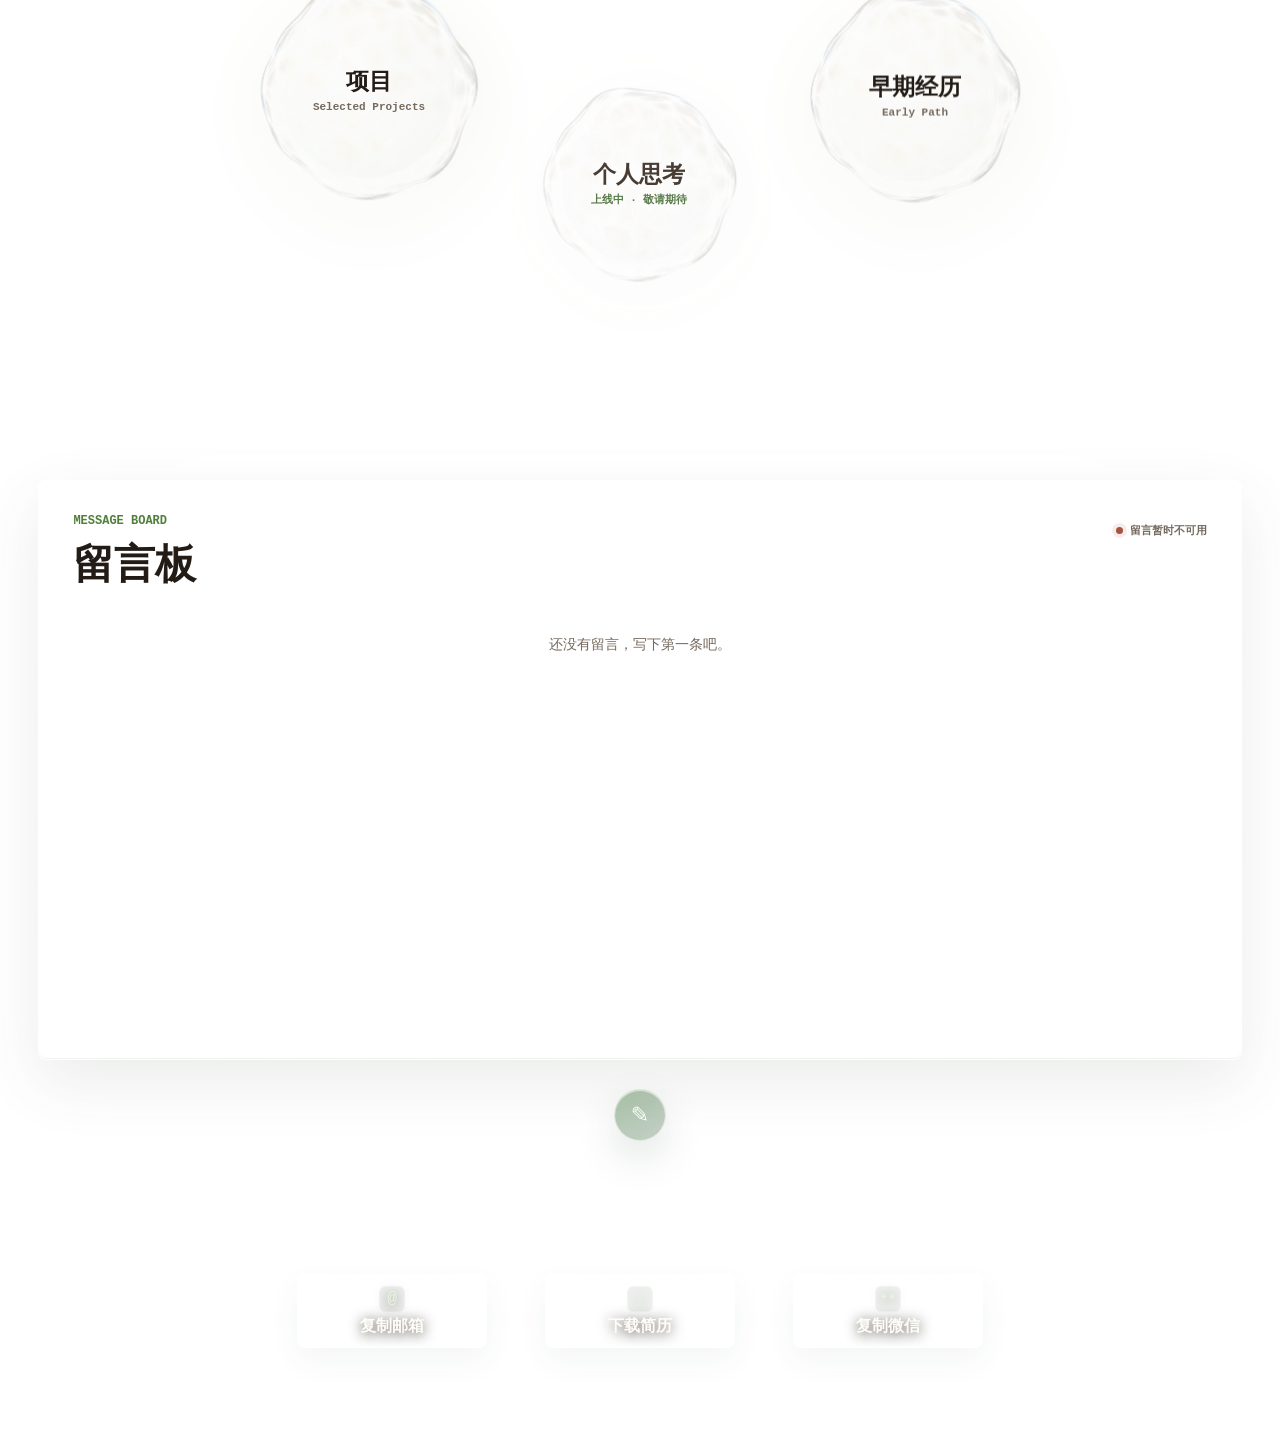
==== commit 523c2087: "Create C-end product portfolio variant" ====
--- a/index.html
+++ b/index.html
@@ -5,10 +5,10 @@
     <meta name="viewport" content="width=device-width, initial-scale=1.0" />
     <meta
       name="description"
-      content="刘万正的 AI 产品作品集，聚焦 Agent、多轮对话、模型评测与 AIGC 产品。"
+      content="刘万正的 C 端产品作品集，聚焦用户研究、产品定义、跨团队落地与持续迭代。"
     />
     <meta name="theme-color" content="#f4f6f2" />
-    <title>刘万正 - AI Product Portfolio</title>
+    <title>刘万正 - Product Portfolio</title>
     <link rel="stylesheet" href="./styles.css?v=20260727-tree-roll-cache1" />
   </head>
   <body>
@@ -50,9 +50,9 @@
         </div>
         <div class="scene-vignette" aria-hidden="true"></div>
         <div class="hero-copy">
-          <p>AI Product / Agent UX / Model Evaluation</p>
+          <p>CONSUMER PRODUCT / USER INSIGHT / DELIVERY</p>
           <h1>刘万正</h1>
-          <span>AI 无法替代对生命力的理解</span>
+          <span>从真实用户问题，走向可落地的产品方案</span>
         </div>
         <div class="hero-actions" aria-label="快捷联系与简历">
           <button class="hero-water-action" type="button" data-copy-contact="邮箱" data-copy-value="1584365828@qq.com" aria-label="复制邮箱：1584365828@qq.com">
@@ -83,13 +83,12 @@
         </header>
         <div class="intro-talk-track" data-reveal>
           <span>讲述提示</span>
-          <p>用户研究 · 需求转译 · AIGC 实践 · 视觉判断</p>
+          <p>用户研究 · 产品定义 · 方案设计 · 原型验证</p>
         </div>
-        <ul class="intro-capabilities" aria-label="专业背景形成的四项能力" data-reveal>
+        <ul class="intro-capabilities" aria-label="专业背景形成的三项能力" data-reveal>
           <li><span>01 / RESEARCH</span><strong>用户研究</strong><small>真实需求 · 用户视角</small></li>
           <li><span>02 / DEFINITION</span><strong>产品定义</strong><small>需求转译 · 功能取舍</small></li>
           <li><span>03 / PROTOTYPE</span><strong>原型验证</strong><small>交互流程 · 方案验证</small></li>
-          <li><span>04 / AIGC</span><strong>AIGC 与视觉判断</strong><small>生图 · 生视频 · 效果边界</small></li>
         </ul>
       </section>
 
@@ -99,24 +98,21 @@
             <span class="eyebrow">02 / EXPERIENCE &amp; EVIDENCE</span>
             <h2 id="workTitle">工作经历</h2>
           </div>
-          <p>端到端推进 · 策略效果判断 · AI Native</p>
+          <p>产品定义 · 功能设计 · 跨团队落地 · 反馈迭代</p>
         </header>
 
-        <section class="work-chapter work-chapter--product" aria-label="AIGC 产品能力经历">
-          <div class="work-grid work-sequence-grid">
-            <header class="work-stream-label work-stream-label--delivery" data-reveal>
-              <span>01 / DELIVERY</span>
-              <h3>端到端推进</h3>
-            </header>
+        <section class="work-chapter work-chapter--product" aria-label="C 端产品与策略经历">
+          <div class="work-grid c-product-grid">
             <article class="work-card work-card--buding" data-tilt-card data-reveal>
-              <span class="work-card-index">01 / BUDING AI</span>
+              <span class="work-card-index">04 / BUDING AI</span>
+              <div class="work-story-label">C 端小程序负责人</div>
               <div class="work-card-title">
                 <span>2024.12 — 2025.03</span>
                 <div class="work-role-line">
                   <strong class="work-company">扩散未来</strong>
-                  <h3>AIGC 产品经理</h3>
+                  <h3>C 端产品经理</h3>
                 </div>
-                <p>照片生成动态表情包 · C 端小程序</p>
+                <p>动态表情包小程序 · 从 MVP 到上线运营</p>
               </div>
               <div class="work-takeaway-tag">
                 <span>主要收获</span>
@@ -139,13 +135,9 @@
               ></iframe>
             </aside>
 
-            <header class="work-stream-label work-stream-label--evaluation" data-reveal>
-              <span>02 / EVALUATION</span>
-              <h3>策略效果判断</h3>
-            </header>
-
             <article class="work-card work-card--baidu" data-tilt-card data-reveal>
               <span class="work-card-index">02 / BAIDU</span>
+              <div class="work-story-label">模型策略与能力优化</div>
               <div class="work-card-title">
                 <span>2025.05 — 2025.09</span>
                 <div class="work-role-line">
@@ -164,13 +156,14 @@
 
             <article class="work-card work-card--telestudio" data-tilt-card data-reveal>
               <span class="work-card-index">03 / CHINA TELECOM AI</span>
+              <div class="work-story-label">实时数字人功能上线</div>
               <div class="work-card-title">
                 <span>2026.03</span>
                 <div class="work-role-line">
                   <strong class="work-company">中国电信</strong>
-                  <h3>Tele AI 产品经理</h3>
+                  <h3>数字人产品经理</h3>
                 </div>
-                <p>数字人核心 PRD · 方案评审 · AIGC 视频评测</p>
+                <p>实时数字人核心 PRD · 方案评审 · 视频评测</p>
               </div>
               <div class="work-takeaway-tag">
                 <span>主要收获</span>
@@ -193,25 +186,21 @@
               ></iframe>
             </aside>
 
-            <header class="work-stream-label work-stream-label--native" data-reveal>
-              <span>03 / AI NATIVE</span>
-              <h3>AI Native</h3>
-            </header>
-
             <article class="work-card work-card--xiaomi" data-tilt-card data-reveal>
-              <span class="work-card-index">04 / XIAOMI</span>
+              <span class="work-card-index">01 / XIAOMI</span>
+              <div class="work-story-label">开源硬件产品 0→1</div>
               <div class="work-card-title">
                 <span>2026.04 — 2026.07</span>
                 <div class="work-role-line">
                   <strong class="work-company">小米</strong>
-                  <h3>AI 创新产品经理</h3>
+                  <h3>创新产品经理</h3>
                 </div>
-                <p>开源桌面陪伴硬件 · 软件侧产品经理</p>
+                <p>Agent 状态桌面宠物 · 软硬件产品 0→1</p>
               </div>
               <div class="work-takeaway-tag">
                 <span>主要收获</span>
-                <strong>AI Native</strong>
-                <strong>反馈迭代</strong>
+                <strong>方案取舍</strong>
+                <strong>用户反馈迭代</strong>
               </div>
               <ol class="work-card-points" data-work-points="xiaomi"></ol>
             </article>
@@ -271,35 +260,38 @@
             <span class="eyebrow">03 / ROLE MATCH</span>
             <h2 id="methodTitle">岗位匹配</h2>
           </div>
-          <p>端到端推进 · 策略效果判断 · AI Native</p>
+          <p>用户问题 · 产品方案 · 协同落地 · 持续迭代</p>
         </header>
         <ol class="method-steps">
           <li>
             <span>01</span>
-            <h3>端到端推进</h3>
-            <div class="method-evidence" aria-label="端到端推进对应经历">
-              <span>扩散未来 · 小程序负责人</span>
-              <span>电信 · 数字人需求</span>
-              <span>小米 · 0→1 产品</span>
-            </div>
-            <small>DEFINE / BUILD / LAUNCH</small>
+            <h3>从真实用户问题出发</h3>
+            <div class="method-evidence" aria-label="用户问题与需求分析对应经历">
+              <span>用户研究</span>
+              <span>场景分析</span>
+              <span>需求拆解</span>
+            </div>
+            <small>RESEARCH / PROBLEM / REQUIREMENT</small>
           </li>
           <li>
             <span>02</span>
-            <h3>策略效果判断</h3>
-            <div class="method-evidence" aria-label="策略效果判断对应经历">
-              <span>百度 · 基础模型评测</span>
-              <span>电信 · 视频评测</span>
-            </div>
-            <small>STRATEGY / EVALUATION / BOUNDARY</small>
+            <h3>完成产品方案与取舍</h3>
+            <div class="method-evidence" aria-label="产品方案与功能设计对应经历">
+              <span>产品定义</span>
+              <span>功能设计</span>
+              <span>优先级判断</span>
+            </div>
+            <small>DEFINITION / DESIGN / PRIORITY</small>
           </li>
           <li>
             <span>03</span>
-            <h3>AI Native 定义与验证</h3>
-            <div class="method-evidence" aria-label="AI Native 对应经历">
-              <span>小米 · AI Native</span>
-            </div>
-            <small>AI CODING / PROTOTYPE / ITERATION</small>
+            <h3>推动落地并持续迭代</h3>
+            <div class="method-evidence" aria-label="协同落地与持续迭代对应经历">
+              <span>跨团队协作</span>
+              <span>评测数据</span>
+              <span>用户反馈</span>
+            </div>
+            <small>DELIVERY / FEEDBACK / ITERATION</small>
           </li>
         </ol>
         <p class="method-demo-note">
@@ -436,7 +428,7 @@
         <dl class="case-facts" aria-label="项目概览">
           <div>
             <dt>角色</dt>
-            <dd>产品负责人 / AI 产品经理</dd>
+            <dd>产品负责人 / 交互设计</dd>
           </div>
           <div>
             <dt>周期</dt>
--- a/styles.css
+++ b/styles.css
@@ -1520,6 +1520,23 @@
   font-family: ui-monospace, SFMono-Regular, Consolas, monospace;
 }
 
+.method-evidence {
+  display: flex;
+  flex-wrap: wrap;
+  gap: 7px;
+  margin: 4px 0 18px;
+}
+
+.method-evidence span {
+  padding: 5px 8px;
+  border: 1px solid rgba(86, 112, 87, 0.14);
+  border-radius: 999px;
+  background: rgba(255, 255, 255, 0.22);
+  color: var(--soft);
+  font-size: 10px;
+  line-height: 1.35;
+}
+
 .work-card-index {
   position: absolute;
   top: 23px;
@@ -1527,6 +1544,21 @@
   color: var(--muted);
   font-size: 11px;
   font-weight: 850;
+}
+
+.work-story-label {
+  grid-column: 1;
+  grid-row: 1;
+  justify-self: start;
+  padding: 6px 10px;
+  border: 1px solid rgba(var(--card-accent), 0.16);
+  border-radius: 999px;
+  background: rgba(255, 255, 255, 0.28);
+  color: var(--soft);
+  font-family: ui-monospace, SFMono-Regular, Consolas, monospace;
+  font-size: 10px;
+  font-weight: 760;
+  letter-spacing: 0.04em;
 }
 
 .work-card-title {
@@ -6276,6 +6308,97 @@
   grid-row: 3;
 }
 
+.work-sequence-grid .work-stream-label {
+  grid-column: 1 / -1;
+}
+
+.work-stream-label {
+  display: flex;
+  align-items: baseline;
+  gap: 12px;
+  margin: 14px 0 0;
+  padding: 0 4px 10px;
+  border-bottom: 1px solid rgba(73, 60, 48, 0.12);
+}
+
+.work-stream-label span {
+  color: var(--accent);
+  font-family: ui-monospace, SFMono-Regular, Consolas, monospace;
+  font-size: 9px;
+  font-weight: 850;
+  letter-spacing: 0.08em;
+}
+
+.work-stream-label h3 {
+  margin: 0;
+  color: var(--text);
+  font-size: 17px;
+  line-height: 1.2;
+}
+
+.work-sequence-grid .work-stream-label--delivery {
+  grid-row: 1;
+  margin-top: 0;
+}
+
+.work-sequence-grid .work-card--buding,
+.work-sequence-grid .buding-demo-dock {
+  grid-row: 2;
+}
+
+.work-sequence-grid .work-stream-label--evaluation {
+  grid-row: 3;
+}
+
+.work-sequence-grid .work-card--baidu {
+  grid-column: 1 / -1;
+  grid-row: 4;
+}
+
+.work-sequence-grid .work-card--telestudio,
+.work-sequence-grid .tele-demo-dock {
+  grid-row: 5;
+}
+
+.work-sequence-grid .work-stream-label--native {
+  grid-row: 6;
+}
+
+.work-sequence-grid .work-card--xiaomi,
+.work-sequence-grid .xiaomi-visual-dock {
+  grid-row: 7;
+}
+
+.c-product-grid .work-card--xiaomi,
+.c-product-grid .xiaomi-visual-dock {
+  grid-row: 1;
+}
+
+.c-product-grid .work-card--xiaomi { order: 1; }
+.c-product-grid .xiaomi-visual-dock { order: 2; }
+
+.c-product-grid .work-card--baidu {
+  grid-column: 1 / -1;
+  grid-row: 2;
+  order: 3;
+}
+
+.c-product-grid .work-card--telestudio,
+.c-product-grid .tele-demo-dock {
+  grid-row: 3;
+}
+
+.c-product-grid .work-card--telestudio { order: 4; }
+.c-product-grid .tele-demo-dock { order: 5; }
+
+.c-product-grid .work-card--buding,
+.c-product-grid .buding-demo-dock {
+  grid-row: 4;
+}
+
+.c-product-grid .work-card--buding { order: 6; }
+.c-product-grid .buding-demo-dock { order: 7; }
+
 .xiaomi-visual-dock {
   position: relative;
   isolation: isolate;
@@ -6534,8 +6657,25 @@
   }
 
   .work-chapter--product .work-card--buding,
+  .work-sequence-grid .work-card--baidu,
   .work-chapter--product .work-card--telestudio,
   .work-chapter--product .work-card--xiaomi {
+    grid-column: 1;
+    grid-row: auto;
+  }
+
+  .work-sequence-grid .work-stream-label {
+    grid-column: 1;
+    grid-row: auto;
+  }
+
+  .c-product-grid .work-card--xiaomi,
+  .c-product-grid .xiaomi-visual-dock,
+  .c-product-grid .work-card--baidu,
+  .c-product-grid .work-card--telestudio,
+  .c-product-grid .tele-demo-dock,
+  .c-product-grid .work-card--buding,
+  .c-product-grid .buding-demo-dock {
     grid-column: 1;
     grid-row: auto;
   }
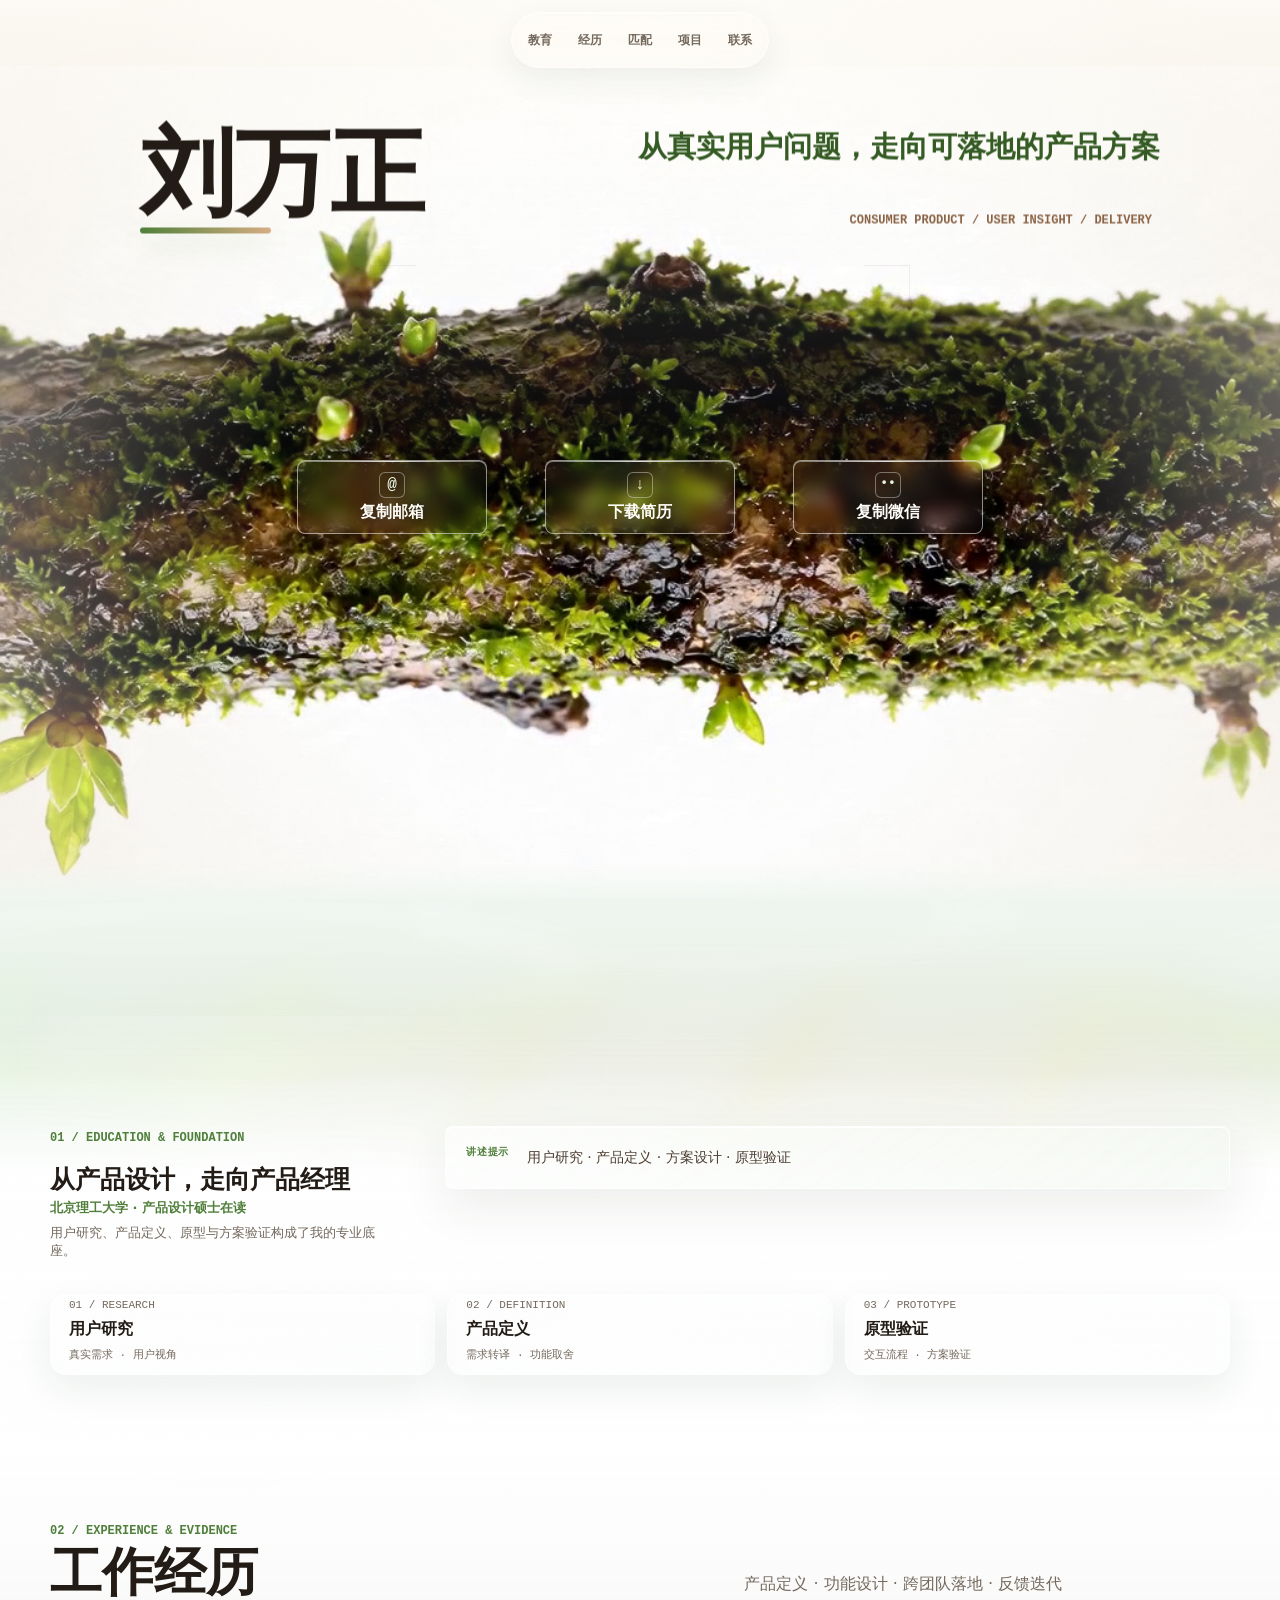
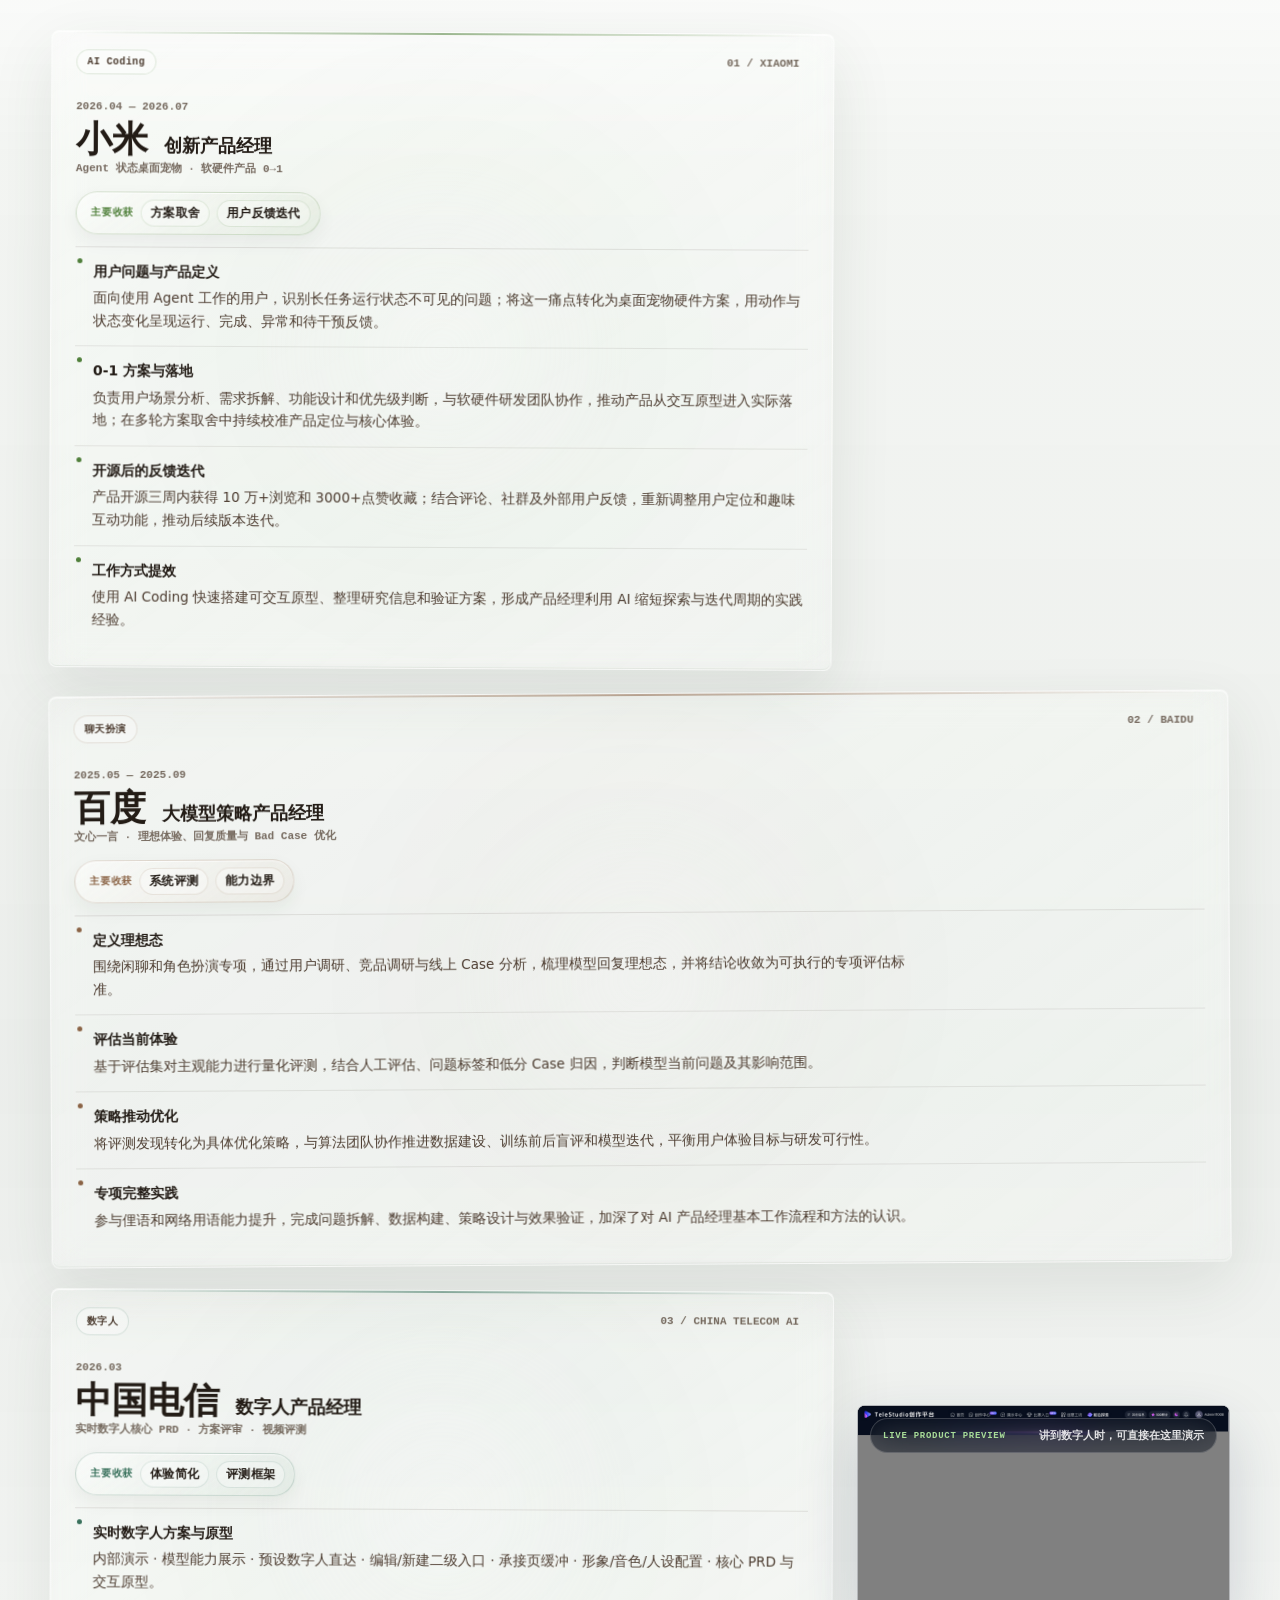
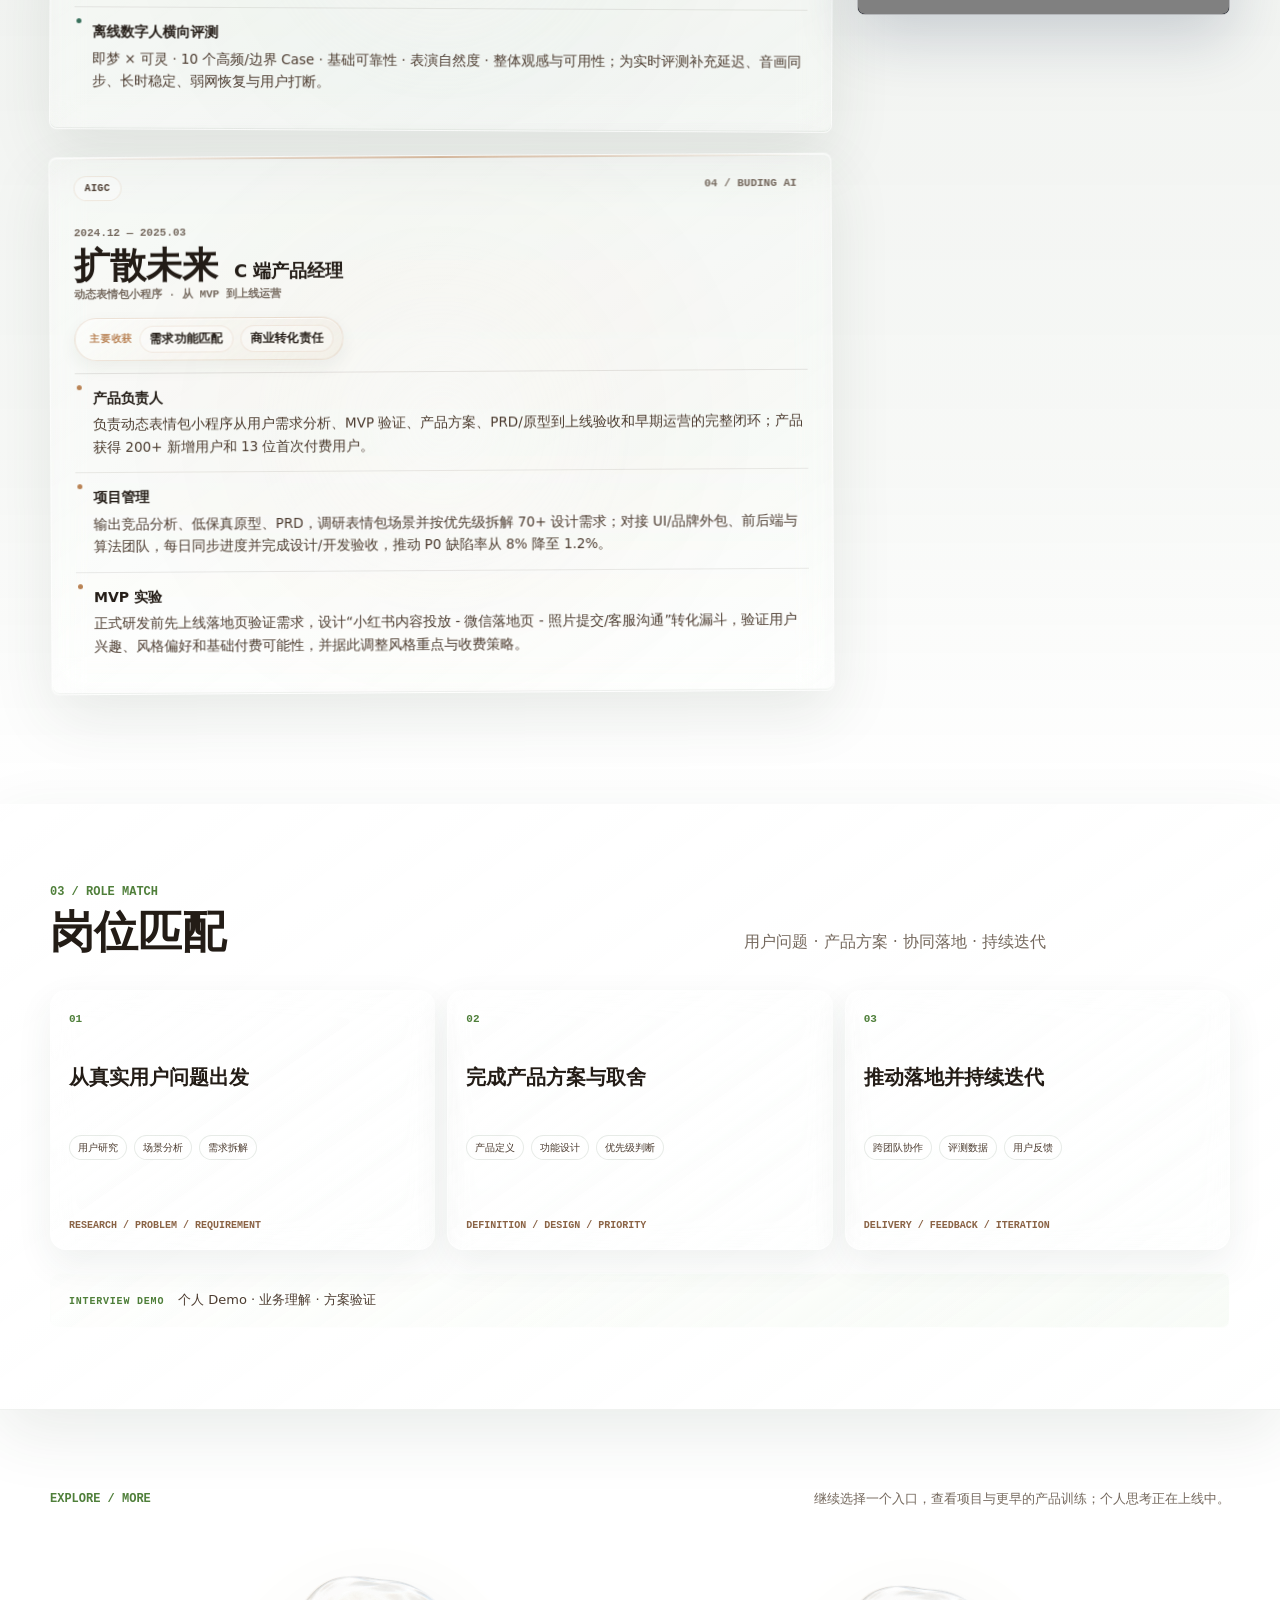
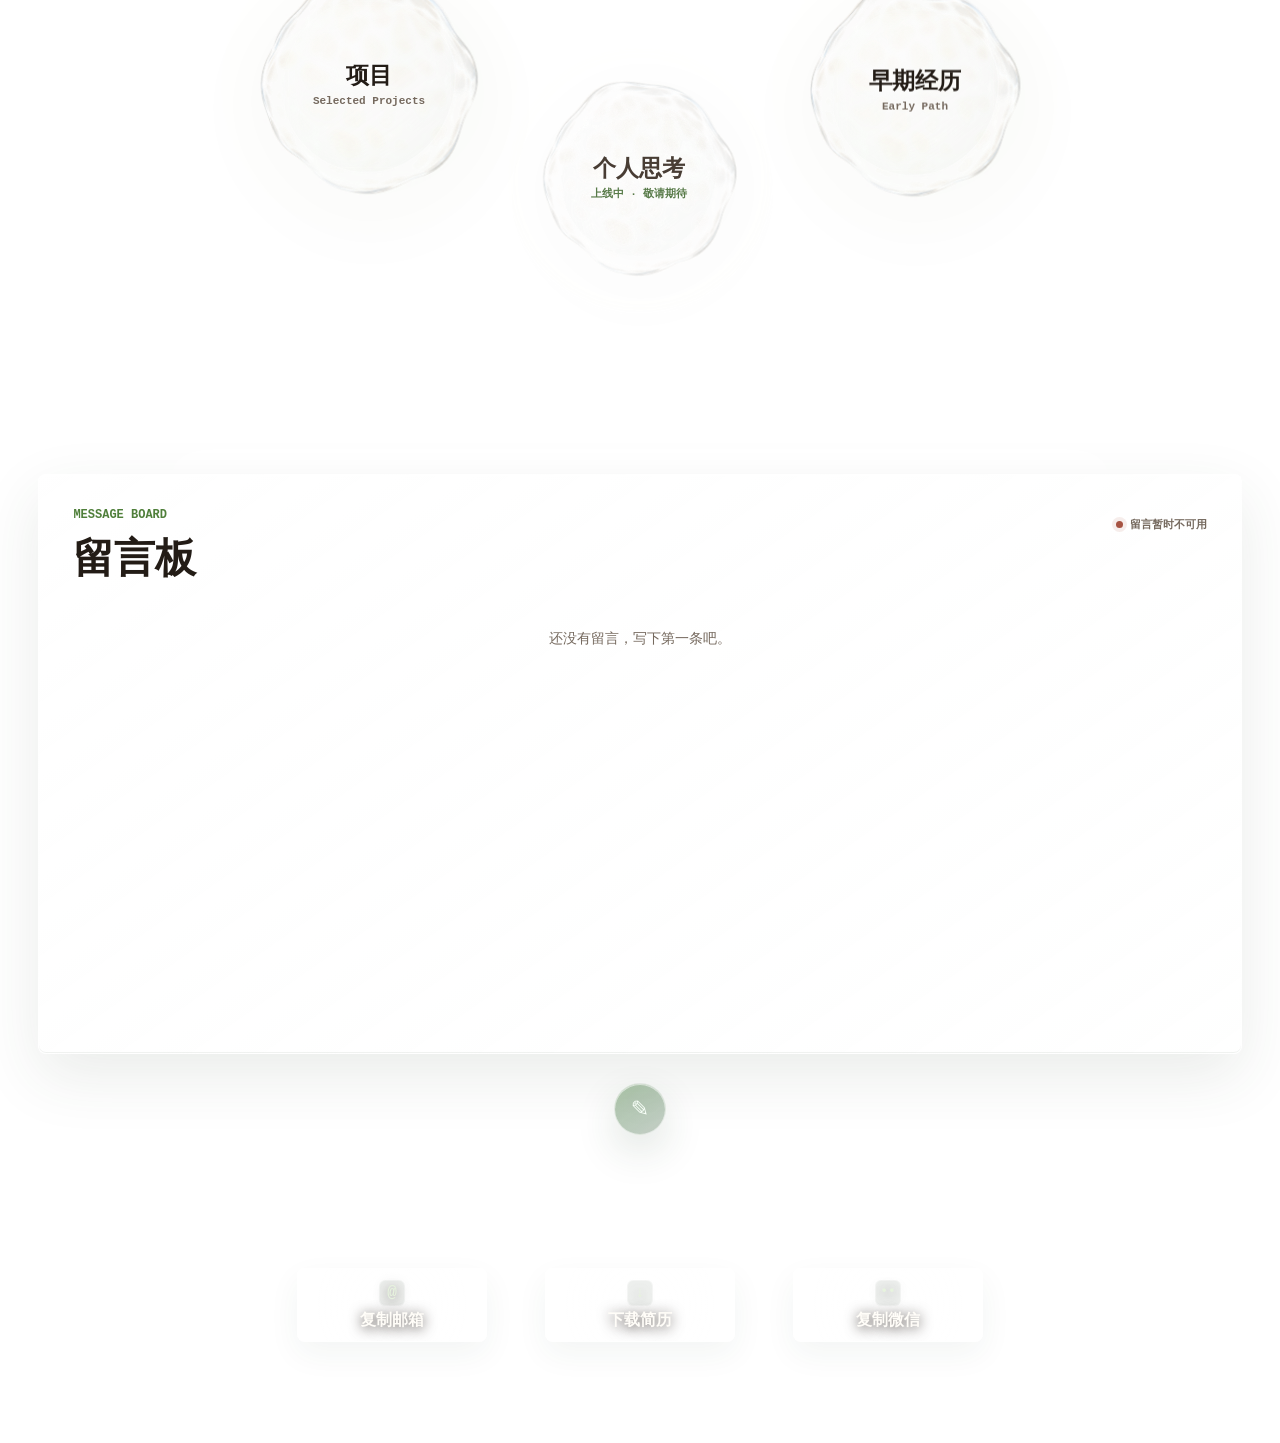
==== commit ca1b9354: "Label experiences by product direction" ====
--- a/index.html
+++ b/index.html
@@ -105,7 +105,7 @@
           <div class="work-grid c-product-grid">
             <article class="work-card work-card--buding" data-tilt-card data-reveal>
               <span class="work-card-index">04 / BUDING AI</span>
-              <div class="work-story-label">C 端小程序负责人</div>
+              <div class="work-story-label">AIGC</div>
               <div class="work-card-title">
                 <span>2024.12 — 2025.03</span>
                 <div class="work-role-line">
@@ -137,7 +137,7 @@
 
             <article class="work-card work-card--baidu" data-tilt-card data-reveal>
               <span class="work-card-index">02 / BAIDU</span>
-              <div class="work-story-label">模型策略与能力优化</div>
+              <div class="work-story-label">聊天扮演</div>
               <div class="work-card-title">
                 <span>2025.05 — 2025.09</span>
                 <div class="work-role-line">
@@ -156,7 +156,7 @@
 
             <article class="work-card work-card--telestudio" data-tilt-card data-reveal>
               <span class="work-card-index">03 / CHINA TELECOM AI</span>
-              <div class="work-story-label">实时数字人功能上线</div>
+              <div class="work-story-label">数字人</div>
               <div class="work-card-title">
                 <span>2026.03</span>
                 <div class="work-role-line">
@@ -188,7 +188,7 @@
 
             <article class="work-card work-card--xiaomi" data-tilt-card data-reveal>
               <span class="work-card-index">01 / XIAOMI</span>
-              <div class="work-story-label">开源硬件产品 0→1</div>
+              <div class="work-story-label">AI Coding</div>
               <div class="work-card-title">
                 <span>2026.04 — 2026.07</span>
                 <div class="work-role-line">
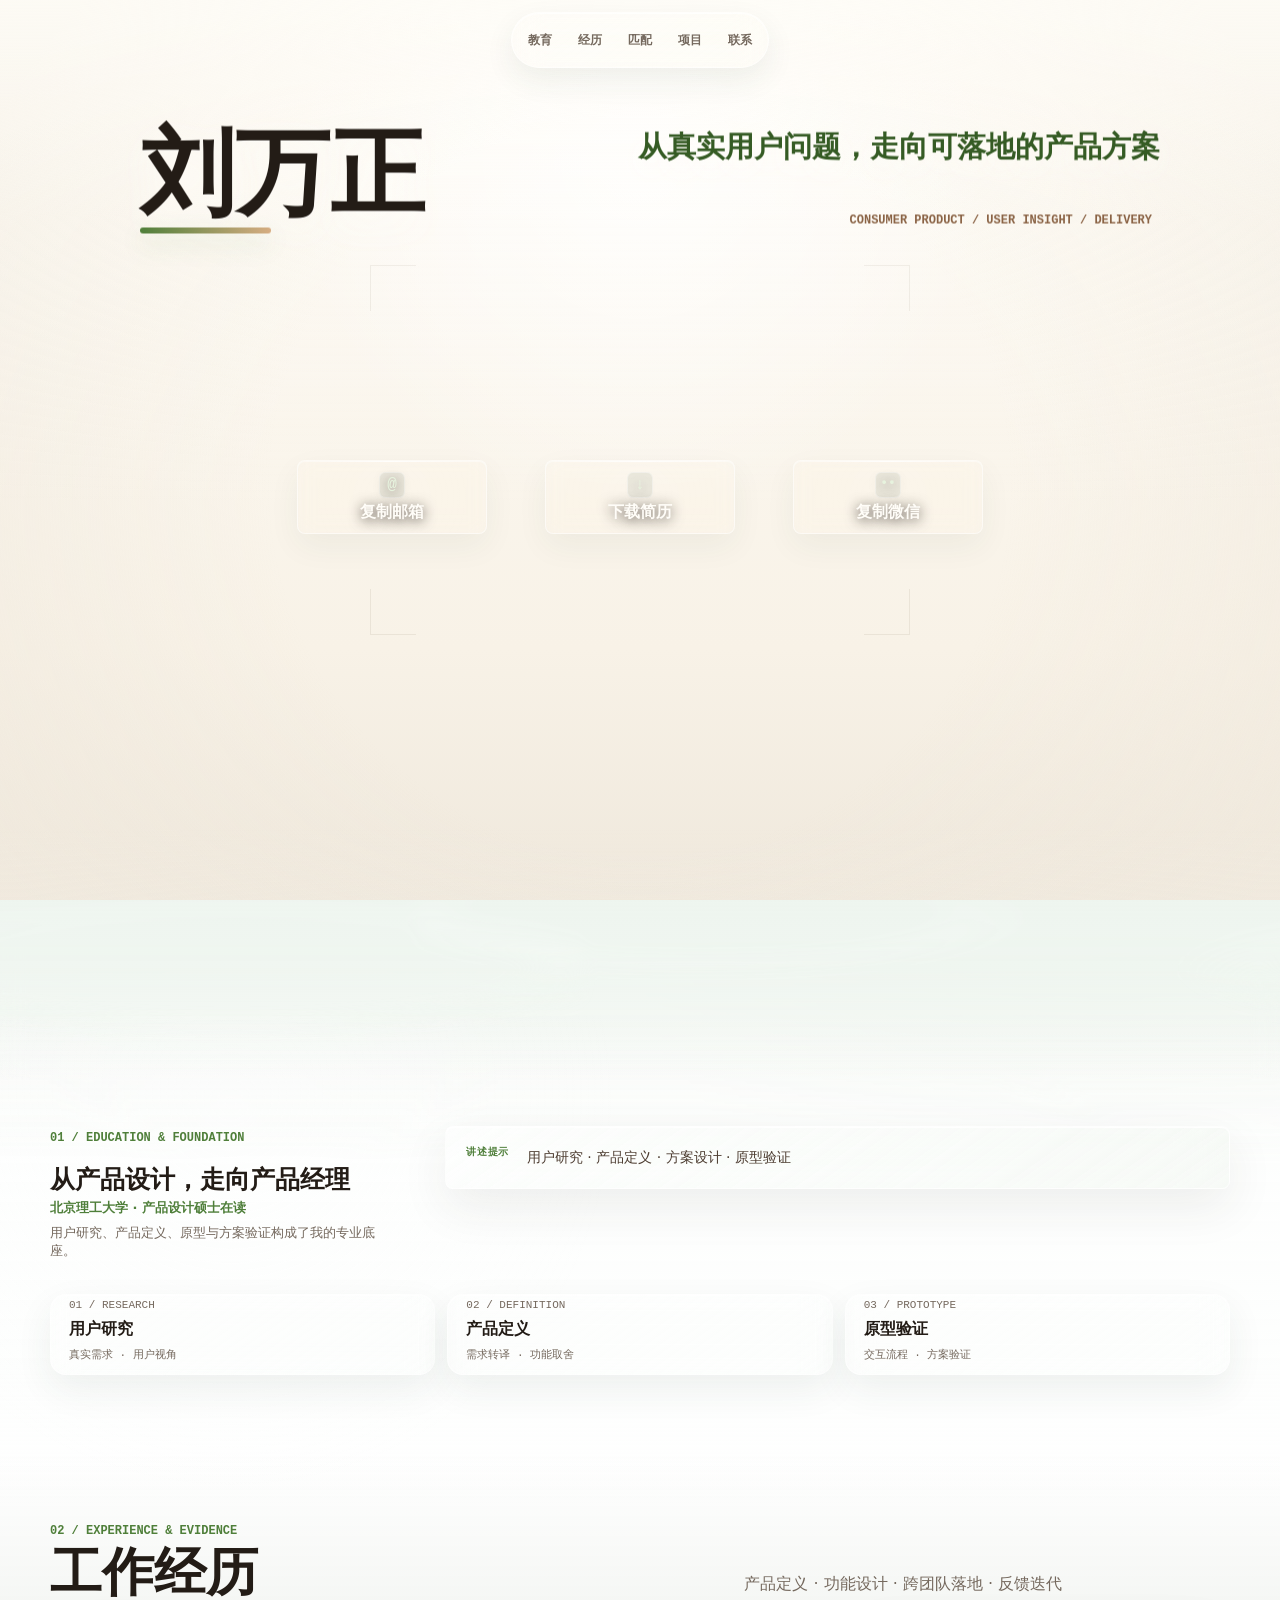
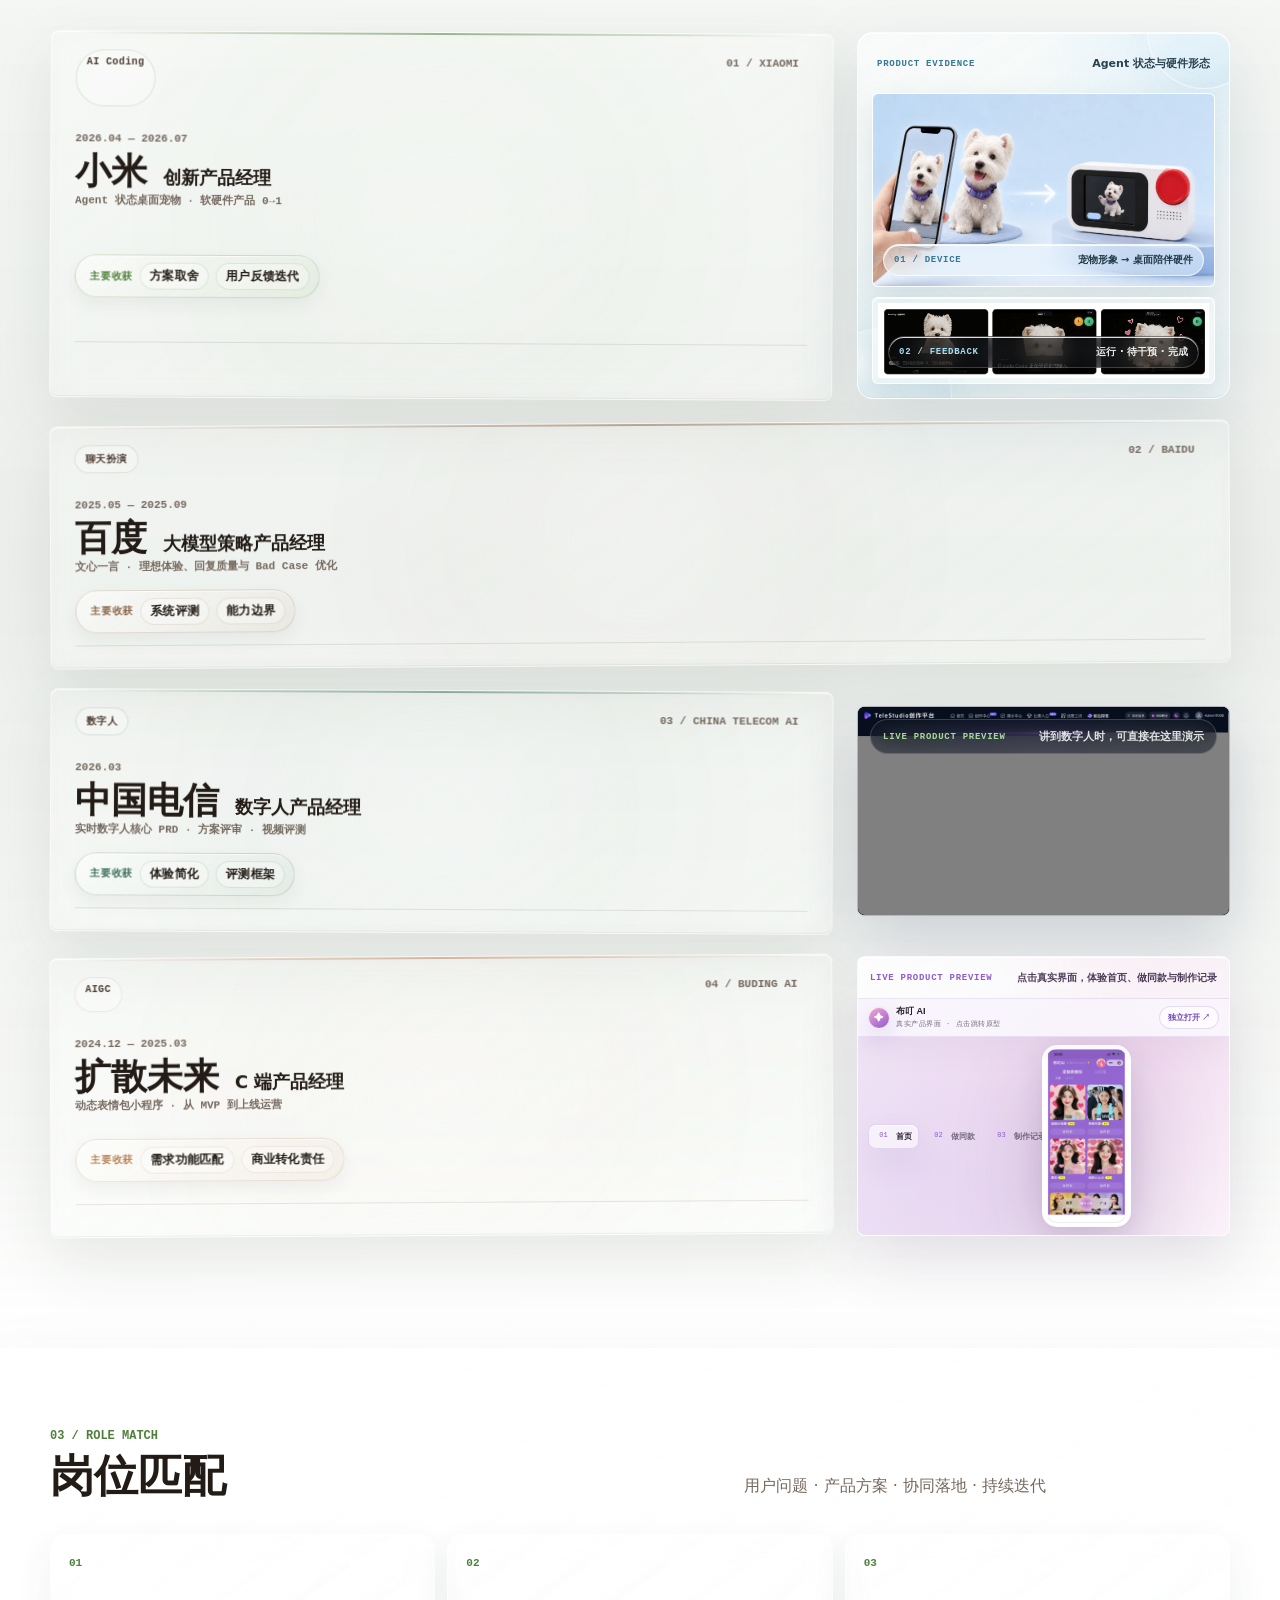
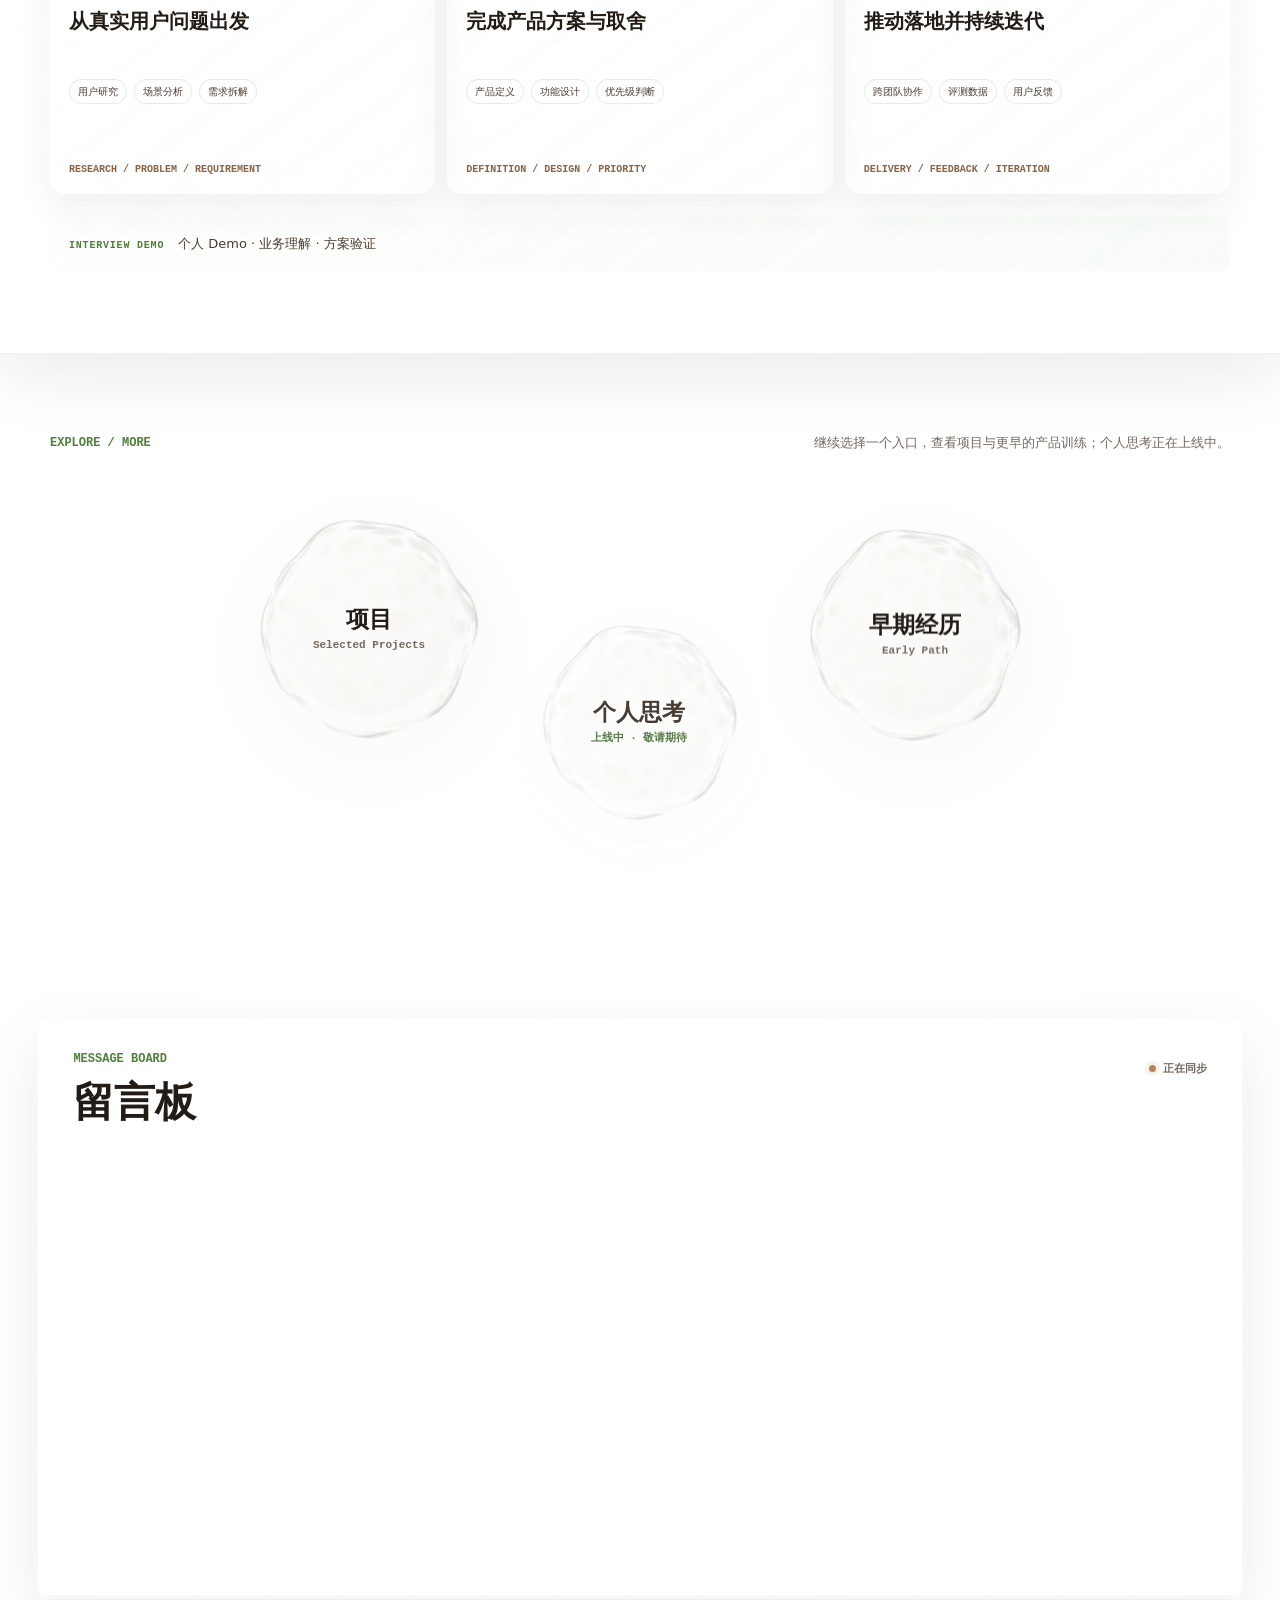
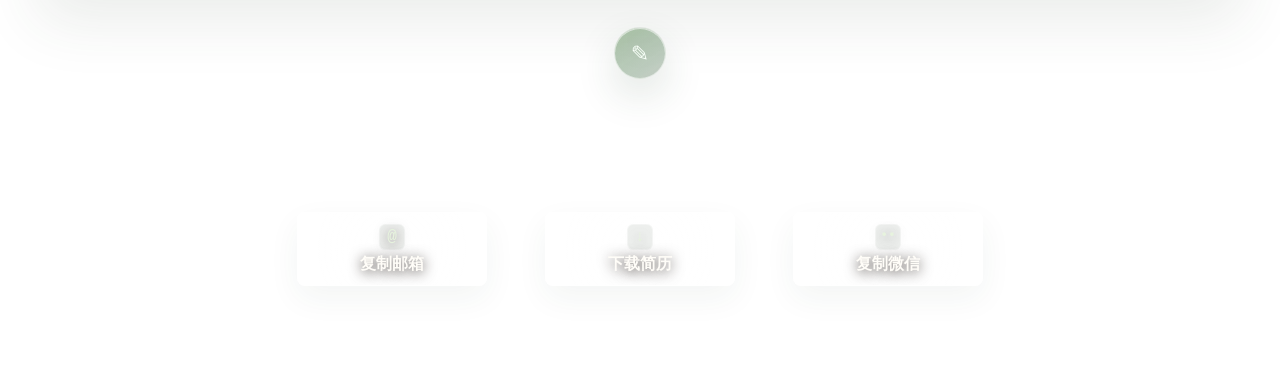
==== commit 82bab873: "Adapt portfolio narrative for C-end product roles" ====
--- a/index.html
+++ b/index.html
@@ -804,3 +804,4 @@
     <script src="./app.js?v=20260727-tree-roll-cache1"></script>
   </body>
 </html>
+
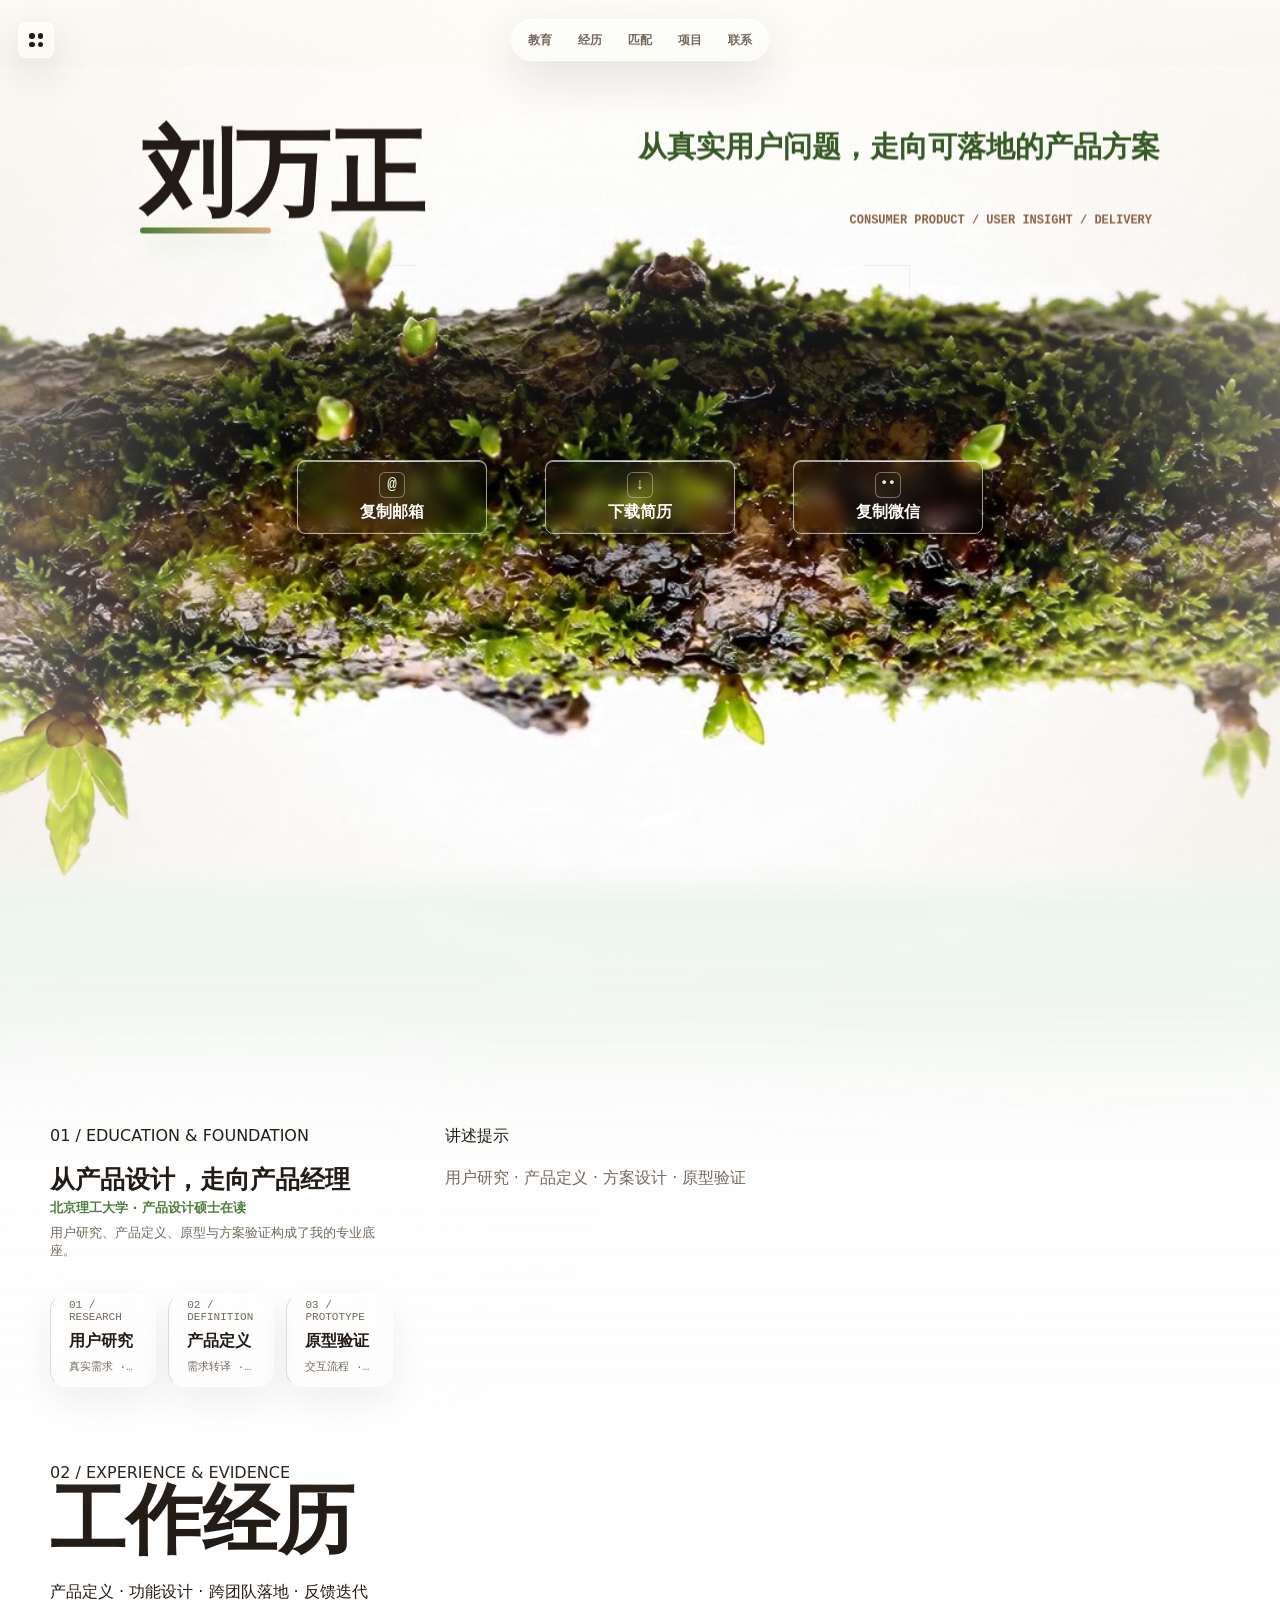
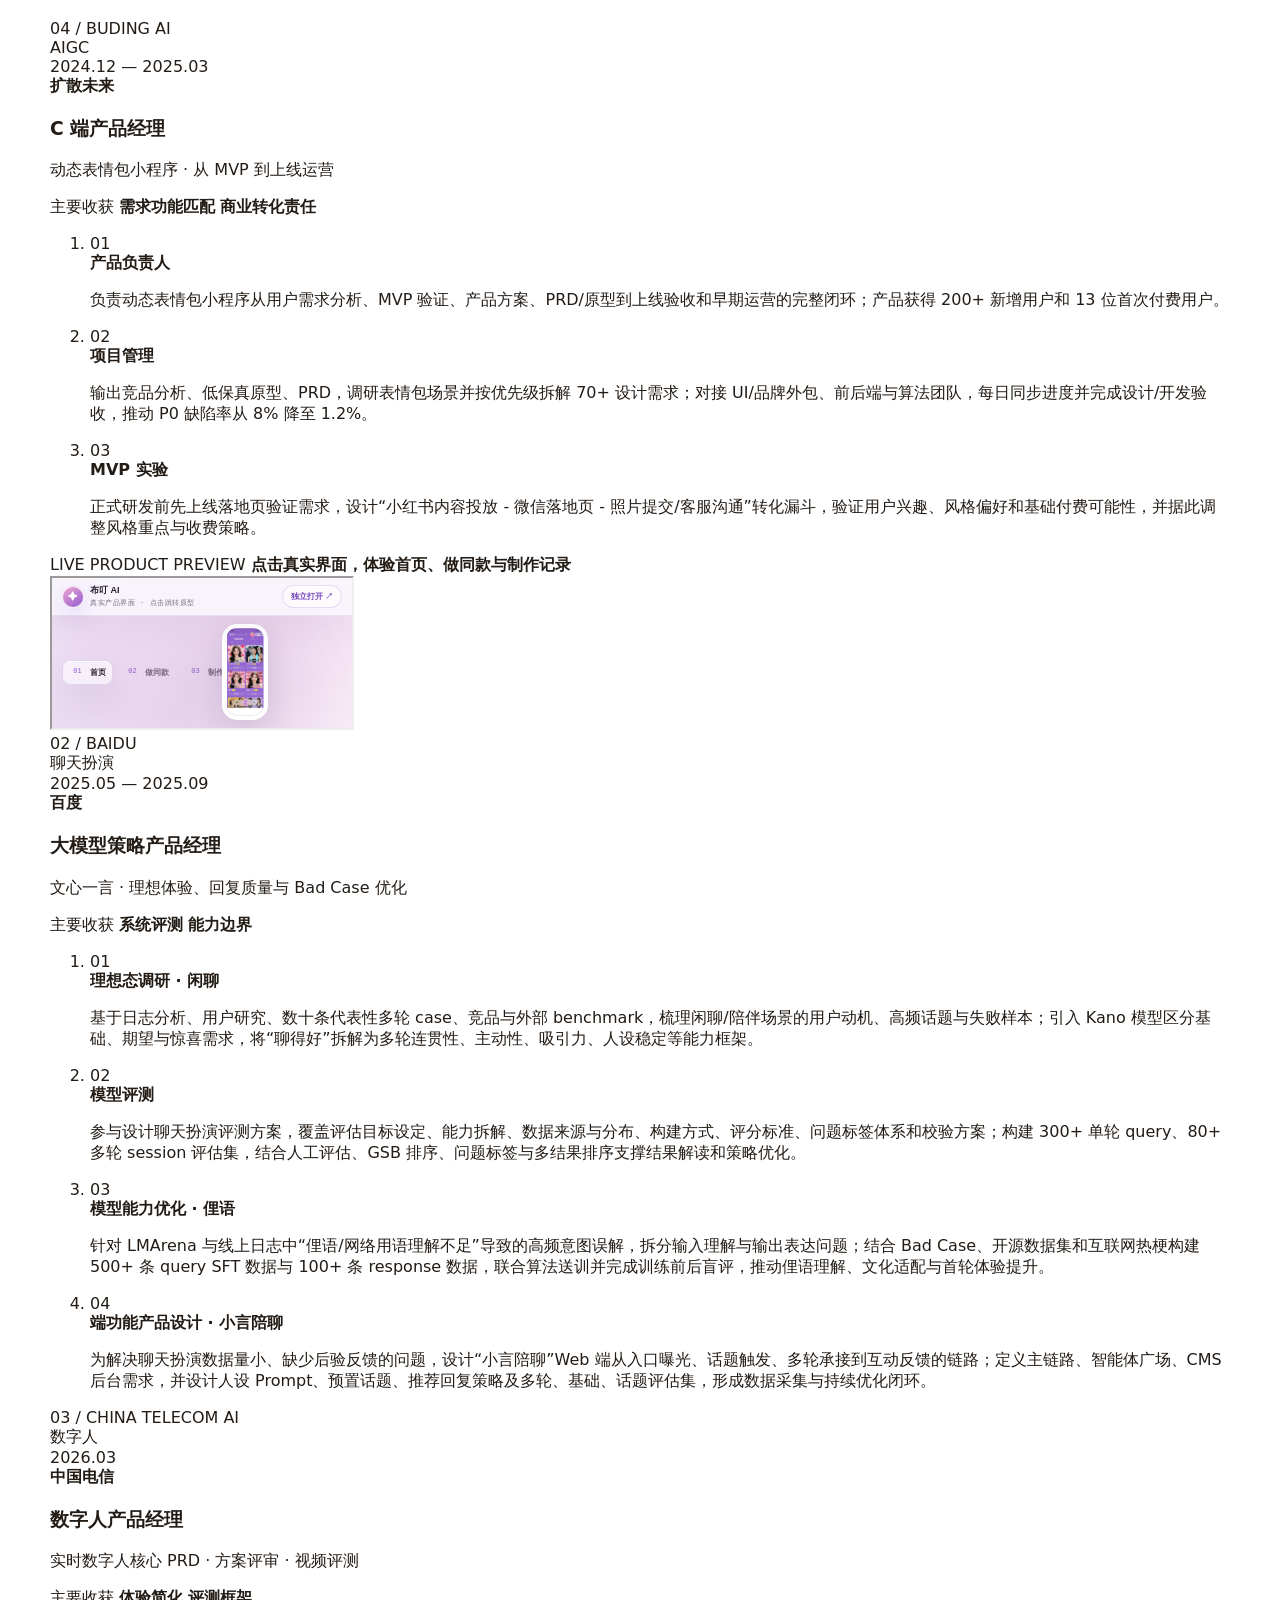
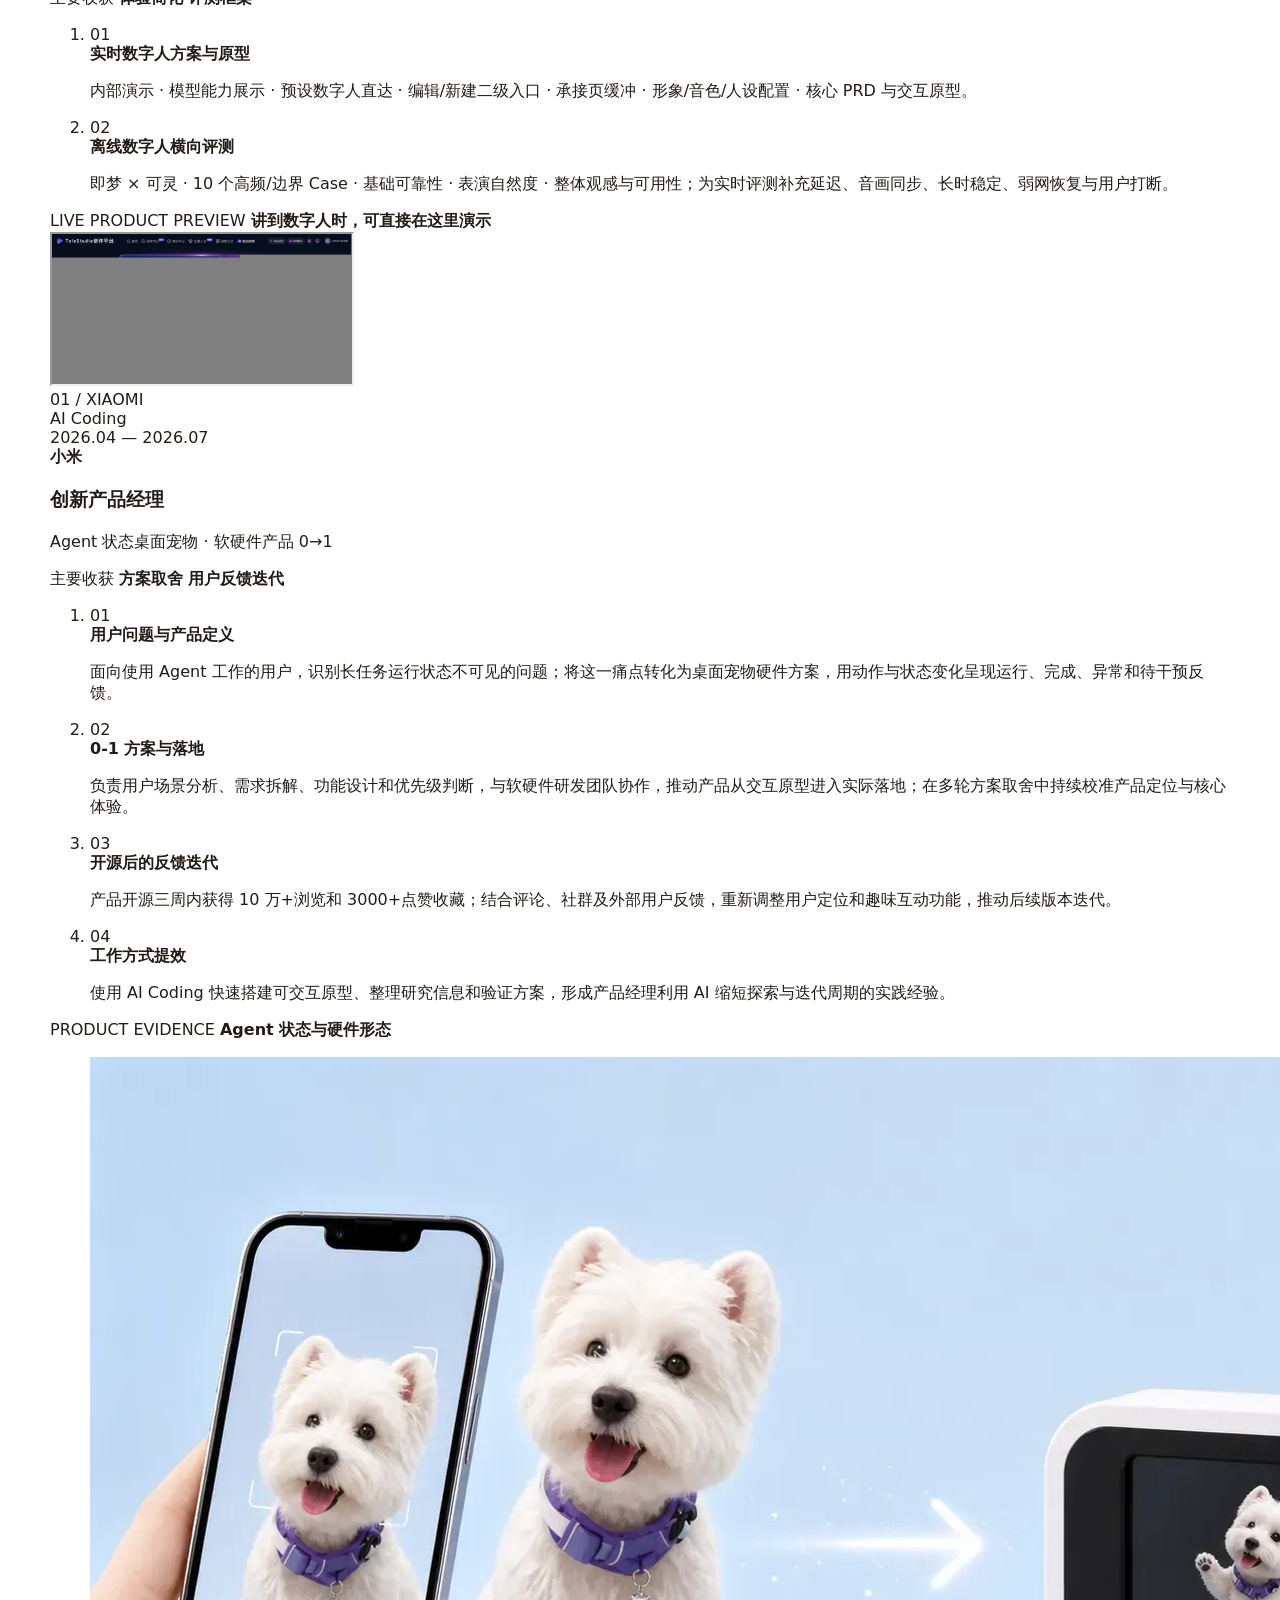
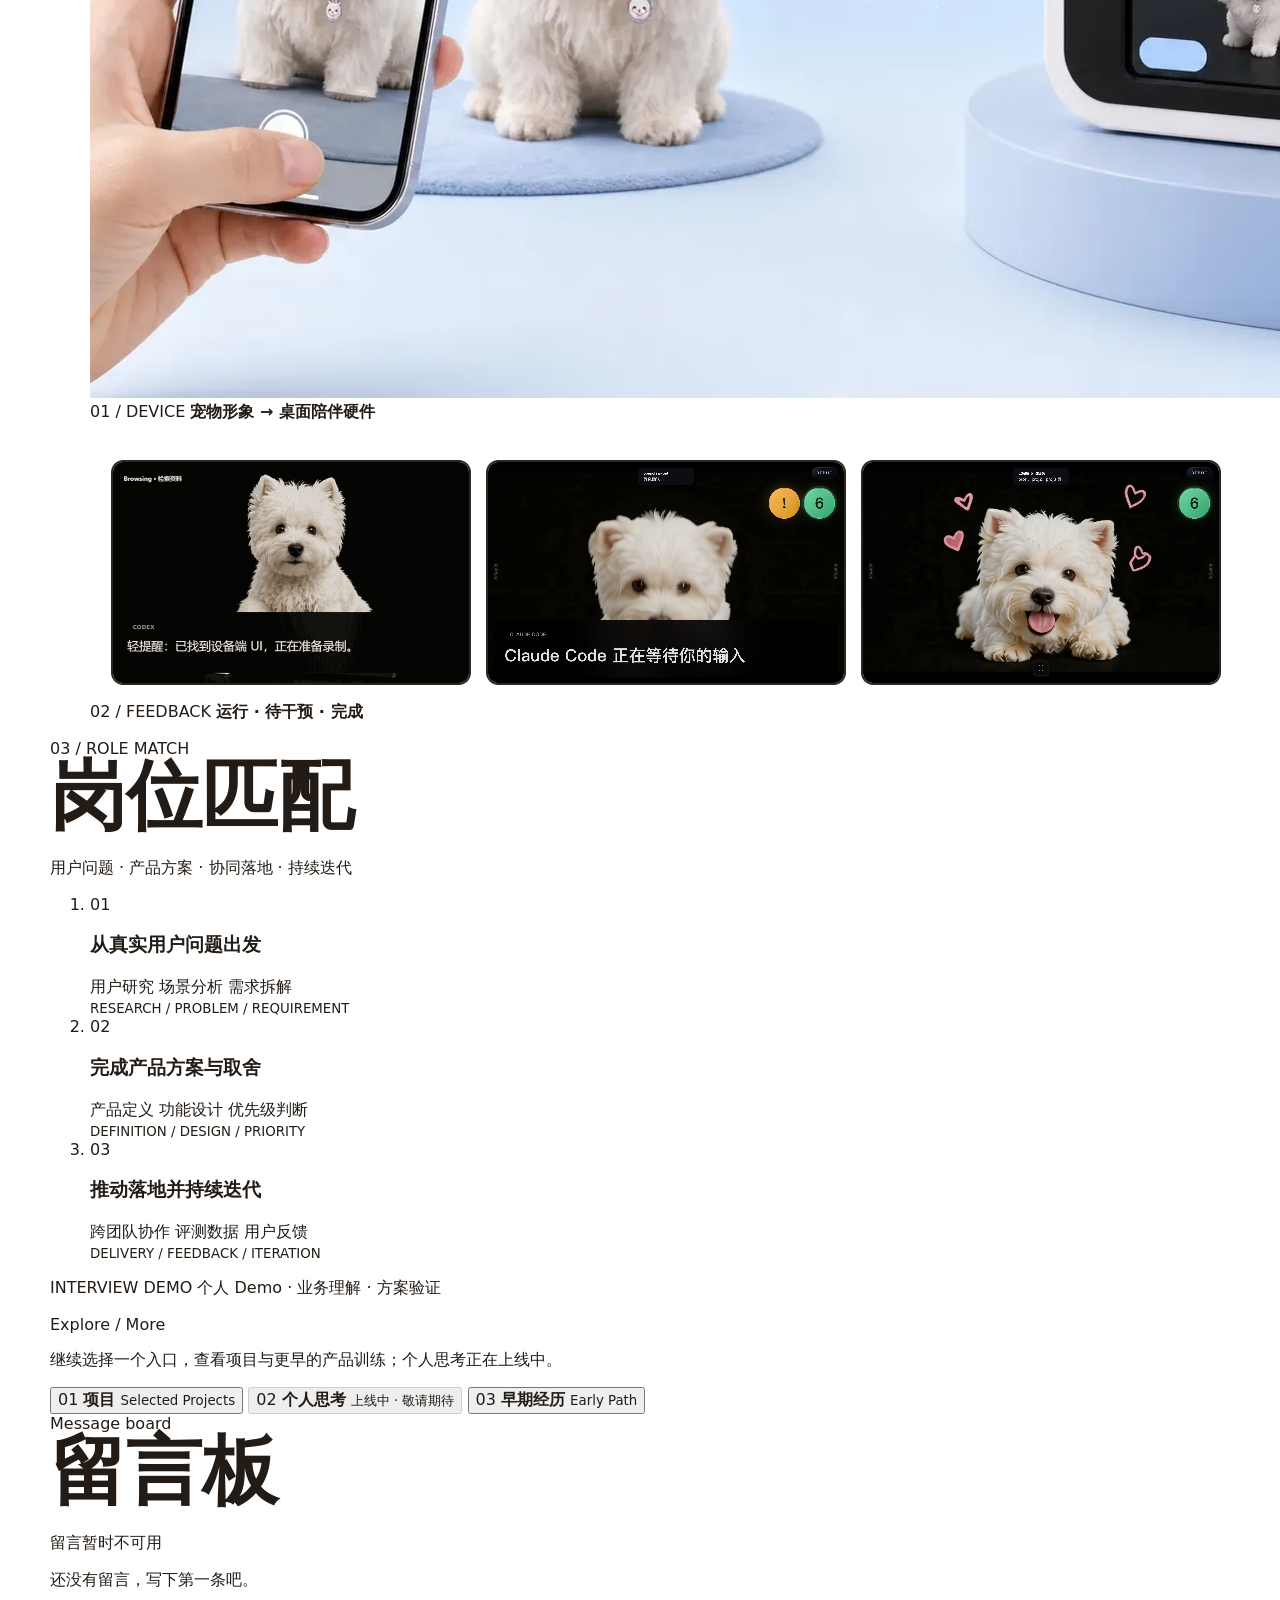
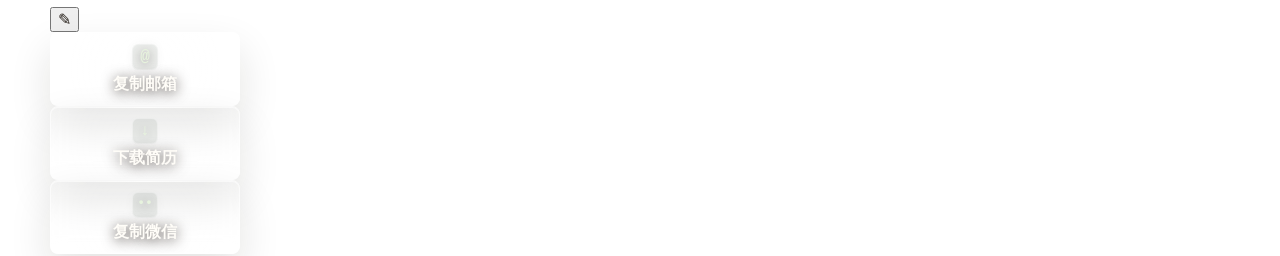
==== commit 354f2a77: "Refresh deployed site assets" ====
--- a/index.html
+++ b/index.html
@@ -9,7 +9,7 @@
     />
     <meta name="theme-color" content="#f4f6f2" />
     <title>刘万正 - Product Portfolio</title>
-    <link rel="stylesheet" href="./styles.css?v=20260727-tree-roll-cache1" />
+    <link rel="stylesheet" href="./styles.css?v=20260819-to-c1" />
   </head>
   <body>
     <div class="page-water-field" aria-hidden="true">
@@ -801,7 +801,6 @@
     <div class="toast" id="toast" role="status" aria-live="polite"></div>
 
     <script src="./config.js?v=20260712"></script>
-    <script src="./app.js?v=20260727-tree-roll-cache1"></script>
+    <script src="./app.js?v=20260819-to-c1"></script>
   </body>
 </html>
-
--- a/styles.css
+++ b/styles.css
@@ -847,4981 +847,7 @@
   grid-column: 1 / -1;
   grid-template-columns: repeat(3, minmax(0, 1fr));
   margin: 0;
-  padding-top: 24px;
-  border-top: 1px solid var(--line);
-}
-
-.signal-metrics div {
-  min-width: 0;
-  padding: 2px 18px 2px 20px;
-  border-left: 1px solid var(--line);
-}
-
-.signal-metrics dd,
-.signal-metrics dt {
-  margin: 0;
-}
-
-.signal-metrics dd {
-  color: var(--text);
-  font-size: 27px;
-  font-weight: 860;
-  line-height: 1.1;
-}
-
-.signal-metrics dt {
-  margin-top: 7px;
-  color: var(--muted);
-  font-family: ui-monospace, SFMono-Regular, Consolas, monospace;
-  font-size: 10px;
-  font-weight: 700;
-  line-height: 1.4;
-}
-
-.section-kicker,
-.eyebrow,
-.footer span {
-  color: var(--accent);
-  font-family: ui-monospace, SFMono-Regular, Consolas, monospace;
-  font-size: 12px;
-  font-weight: 850;
-  letter-spacing: 0;
-  text-transform: uppercase;
-}
-
-.section-kicker {
-  margin-bottom: 18px;
-}
-
-.articles {
-  padding-bottom: 86px;
-}
-
-.year-group {
-  border-top: 1px solid var(--line);
-}
-
-.articles[data-hovering] .year-group:not([data-active]) .year-label,
-.articles[data-hovering] .year-group:not([data-active]) .article-link > * {
-  opacity: 0.38;
-}
-
-.year-label,
-.article-link > * {
-  transition: opacity 0.24s ease, color 0.16s ease;
-}
-
-.year-label {
-  width: 100%;
-  padding: 28px 0 18px;
-  border: 0;
-  color: var(--text);
-  background: transparent;
-  font-family: ui-monospace, SFMono-Regular, Consolas, monospace;
-  font-size: 13px;
-  font-weight: 800;
-  text-align: left;
-}
-
-.article-link {
-  position: relative;
-  display: grid;
-  grid-template-columns: minmax(0, 1fr) 140px;
-  column-gap: 24px;
-  padding: 19px 0 20px;
-  border-bottom: 1px solid var(--line);
-  border-top: 0;
-  border-right: 0;
-  border-left: 0;
-  color: inherit;
-  background: transparent;
-  text-decoration: none;
-  text-align: left;
-  cursor: pointer;
-  width: 100%;
-}
-
-.article-link::before {
-  position: absolute;
-  top: 8px;
-  bottom: 8px;
-  left: -14px;
-  width: 2px;
-  content: "";
-  border-radius: 999px;
-  background: var(--accent);
-  box-shadow: 0 0 22px rgba(79, 139, 49, 0.42);
-  opacity: 0;
-  transform: scaleY(0.3);
-  transition: opacity 0.18s ease, transform 0.18s ease;
-}
-
-.article-link::after {
-  position: absolute;
-  inset: 6px -14px;
-  z-index: -1;
-  content: "";
-  border-radius: var(--radius);
-  border: 1px solid rgba(255, 255, 255, 0.54);
-  background:
-    linear-gradient(90deg, rgba(79, 139, 49, 0.12), rgba(201, 146, 90, 0.08) 42%, transparent 76%),
-    rgba(255, 253, 248, 0.2);
-  box-shadow: inset 0 1px 0 rgba(255, 255, 255, 0.68);
-  backdrop-filter: blur(18px) saturate(1.45);
-  -webkit-backdrop-filter: blur(18px) saturate(1.45);
-  opacity: 0;
-  transition: opacity 0.18s ease;
-}
-
-.experience-trigger:hover .article-subtitle::after {
-  content: "  点击查看详情";
-  color: var(--accent);
-  font-family: ui-monospace, SFMono-Regular, Consolas, monospace;
-  font-size: 12px;
-  font-weight: 800;
-}
-
-.article-link:hover::before,
-.article-link:focus::before {
-  opacity: 1;
-  transform: scaleY(1);
-}
-
-.article-link:hover::after,
-.article-link:focus::after {
-  opacity: 1;
-}
-
-.article-title {
-  overflow: hidden;
-  color: var(--text);
-  font-size: clamp(24px, 4.2vw, 38px);
-  font-weight: 820;
-  line-height: 1.1;
-  text-overflow: ellipsis;
-}
-
-.article-subtitle {
-  grid-row: 2;
-  max-width: 560px;
-  margin-top: 8px;
-  color: var(--muted);
-  font-size: 15px;
-  line-height: 1.65;
-}
-
-.article-link time {
-  grid-column: 2;
-  grid-row: 1 / span 2;
-  align-self: center;
-  color: var(--muted);
-  font-family: ui-monospace, SFMono-Regular, Consolas, monospace;
-  font-size: 12px;
-  font-weight: 700;
-  text-align: right;
-}
-
-.project-board {
-  display: grid;
-  grid-template-columns: repeat(3, minmax(0, 1fr));
-  gap: 12px;
-  padding-bottom: 86px;
-}
-
-.project-board .section-kicker {
-  grid-column: 1 / -1;
-}
-
-.project-card {
-  min-height: 270px;
-  padding: 22px;
-  border: 1px solid rgba(87, 62, 39, 0.1);
-  border-radius: var(--radius);
-  color: inherit;
-  background:
-    linear-gradient(180deg, rgba(255, 253, 248, 0.9), rgba(255, 249, 240, 0.76)),
-    rgba(255, 252, 245, 0.88);
-  text-decoration: none;
-  box-shadow: 0 16px 44px rgba(74, 45, 22, 0.07);
-  transition: transform 0.22s ease, box-shadow 0.22s ease, border-color 0.22s ease, background 0.22s ease;
-}
-
-.project-card:hover {
-  border-color: rgba(117, 166, 77, 0.42);
-  background:
-    linear-gradient(145deg, rgba(255, 255, 255, 0.48), rgba(255, 246, 232, 0.2)),
-    radial-gradient(circle at 80% 18%, rgba(79, 139, 49, 0.13), transparent 12rem),
-    var(--surface);
-  box-shadow: inset 0 1px 0 var(--glass-highlight), 0 28px 74px rgba(79, 139, 49, 0.16);
-  backdrop-filter: blur(18px) saturate(1.35);
-  -webkit-backdrop-filter: blur(18px) saturate(1.35);
-  transform: translateY(-4px);
-}
-
-.project-card span {
-  color: var(--accent);
-  font-family: ui-monospace, SFMono-Regular, Consolas, monospace;
-  font-size: 12px;
-  font-weight: 850;
-}
-
-.project-card h3 {
-  margin: 74px 0 16px;
-  color: var(--text);
-  font-size: 24px;
-  line-height: 1.22;
-}
-
-.project-card p {
-  margin: 0;
-}
-
-.post-preview,
-.message {
-  display: grid;
-  gap: 22px;
-  margin-bottom: 86px;
-  padding: 22px;
-  border: 1px solid rgba(87, 62, 39, 0.1);
-  border-radius: var(--radius);
-  background:
-    linear-gradient(180deg, rgba(255, 253, 248, 0.92), rgba(255, 249, 240, 0.78)),
-    rgba(255, 252, 245, 0.9);
-  box-shadow: 0 18px 58px rgba(74, 45, 22, 0.08);
-}
-
-.playground {
-  backdrop-filter: blur(28px) saturate(1.72);
-  -webkit-backdrop-filter: blur(28px) saturate(1.72);
-}
-
-.post-preview {
-  grid-template-columns: minmax(0, 0.85fr) minmax(300px, 1.15fr);
-}
-
-.preview-copy h2 {
-  margin: 20px 0 14px;
-  font-size: clamp(34px, 6vw, 58px);
-}
-
-.playground {
-  display: grid;
-  gap: 16px;
-  padding: 18px;
-  border: 1px solid rgba(255, 255, 255, 0.62);
-  border-radius: var(--radius);
-  background:
-    linear-gradient(135deg, rgba(79, 139, 49, 0.11), rgba(201, 146, 90, 0.08) 42%, transparent 68%),
-    var(--paper);
-  box-shadow: inset 0 1px 0 var(--glass-highlight);
-  transition: border-color 0.2s ease, box-shadow 0.2s ease;
-}
-
-.playground:hover {
-  border-color: rgba(117, 166, 77, 0.38);
-  box-shadow: inset 0 1px 0 var(--glass-highlight), 0 20px 54px rgba(79, 139, 49, 0.13);
-}
-
-.agent-orb {
-  position: relative;
-  display: grid;
-  min-height: 238px;
-  place-items: center;
-  overflow: hidden;
-  border: 1px solid rgba(255, 255, 255, 0.6);
-  border-radius: var(--radius);
-  background:
-    radial-gradient(circle at 50% 40%, rgba(79, 139, 49, 0.14), transparent 12rem),
-    linear-gradient(180deg, rgba(255, 253, 248, 0.52), rgba(255, 249, 238, 0.22));
-  box-shadow: inset 0 1px 0 var(--glass-highlight);
-}
-
-.agent-orb::before,
-.agent-orb::after,
-.agent-orb span {
-  position: absolute;
-  content: "";
-  border: 1px solid rgba(87, 62, 39, 0.14);
-  border-radius: 44% 56% 58% 42%;
-  animation: rotate 16s linear infinite;
-}
-
-.agent-orb::before {
-  width: 220px;
-  aspect-ratio: 1;
-}
-
-.agent-orb::after {
-  width: 160px;
-  aspect-ratio: 1;
-  animation-direction: reverse;
-}
-
-.agent-orb span {
-  width: 108px;
-  aspect-ratio: 1;
-  border: 0;
-  background:
-    radial-gradient(circle at 35% 32%, white 0 4px, transparent 11px),
-    radial-gradient(circle, color-mix(in srgb, var(--accent) 80%, white 0%), transparent 68%);
-  box-shadow: 0 0 calc(var(--glow, 48) * 1px) color-mix(in srgb, var(--accent) 45%, transparent);
-}
-
-.agent-orb strong,
-.agent-orb small {
-  position: relative;
-  z-index: 1;
-}
-
-.agent-orb strong {
-  margin-top: 84px;
-  color: #fffaf0;
-  font-size: 56px;
-  line-height: 1;
-  text-shadow: 0 2px 16px rgba(0, 0, 0, 0.22);
-}
-
-.agent-orb small {
-  align-self: start;
-  color: var(--muted);
-  font-family: ui-monospace, SFMono-Regular, Consolas, monospace;
-  font-size: 11px;
-  font-weight: 700;
-  text-align: center;
-}
-
-.playground label {
-  display: grid;
-  grid-template-columns: 86px 1fr;
-  gap: 12px;
-  align-items: center;
-  color: var(--muted);
-  font-family: ui-monospace, SFMono-Regular, Consolas, monospace;
-  font-size: 12px;
-  font-weight: 700;
-}
-
-.playground input {
-  width: 100%;
-  accent-color: var(--accent);
-}
-
-.message {
-  grid-template-columns: minmax(0, 0.8fr) minmax(300px, 1.2fr);
-  background:
-    linear-gradient(180deg, rgba(255, 253, 248, 0.92), rgba(255, 249, 240, 0.78)),
-    rgba(255, 252, 245, 0.9);
-}
-
-.message-form {
-  display: grid;
-  gap: 12px;
-}
-
-.message-form input,
-.message-form textarea {
-  width: 100%;
-  border: 1px solid rgba(255, 255, 255, 0.58);
-  border-radius: var(--radius);
-  color: var(--text);
-  background:
-    linear-gradient(145deg, rgba(255, 255, 255, 0.38), rgba(255, 247, 233, 0.16)),
-    rgba(255, 253, 248, 0.28);
-  box-shadow: inset 0 1px 0 rgba(255, 255, 255, 0.68), 0 10px 28px rgba(74, 45, 22, 0.05);
-  backdrop-filter: blur(18px) saturate(1.5);
-  -webkit-backdrop-filter: blur(18px) saturate(1.5);
-  outline: none;
-}
-
-.message-form input {
-  height: 46px;
-  padding: 0 14px;
-}
-
-.message-form textarea {
-  min-height: 130px;
-  padding: 14px;
-  resize: vertical;
-}
-
-.message-form input:focus,
-.message-form textarea:focus {
-  border-color: rgba(117, 166, 77, 0.48);
-  box-shadow: inset 0 1px 0 rgba(255, 255, 255, 0.76), 0 0 0 4px rgba(79, 139, 49, 0.1);
-}
-
-.message-form a {
-  display: inline-flex;
-  width: fit-content;
-  height: 44px;
-  align-items: center;
-  justify-content: center;
-  padding: 0 18px;
-  border-radius: var(--radius);
-  color: #fffaf0;
-  background: linear-gradient(135deg, #6b8f3f, #7a4c2d);
-  font-weight: 780;
-  text-decoration: none;
-}
-
-.work-showcase {
-  position: relative;
-  isolation: isolate;
-  padding: 68px 0 112px;
-  scroll-margin-top: 88px;
-}
-
-.work-showcase::before {
-  position: absolute;
-  inset: 0 calc((100vw - 100%) / -2);
-  z-index: -1;
-  content: "";
-  background:
-    linear-gradient(to bottom, transparent 0%, rgba(89, 118, 78, 0.07) 12%, rgba(72, 96, 70, 0.1) 48%, rgba(89, 118, 78, 0.05) 86%, transparent 100%);
-  pointer-events: none;
-}
-
-.work-water-field {
-  position: absolute;
-  top: 148px;
-  left: 50%;
-  z-index: 0;
-  width: min(1080px, calc(100vw - 24px));
-  height: 860px;
-  overflow: hidden;
-  opacity: 0.76;
-  pointer-events: none;
-  transform: translateX(-50%);
-  mask-image: linear-gradient(to bottom, transparent, black 11% 78%, transparent);
-  -webkit-mask-image: linear-gradient(to bottom, transparent, black 11% 78%, transparent);
-}
-
-.ambient-canvas {
-  position: absolute;
-  z-index: 0;
-  inset: -5%;
-  width: 110%;
-  height: 110%;
-  filter: blur(9px) saturate(1.2) contrast(1.08);
-  opacity: 0.82;
-  transform: translate3d(0, 0, 0) scale(1.03);
-  animation: ambientCanvasDrift 10s ease-in-out infinite alternate;
-  will-change: transform, filter;
-}
-
-.work-head,
-.work-grid {
-  position: relative;
-  z-index: 1;
-}
-
-.work-head,
-.method-head {
-  display: grid;
-  grid-template-columns: minmax(0, 1fr) minmax(260px, 0.74fr);
-  gap: 38px;
-  align-items: end;
-  margin-bottom: 34px;
-}
-
-.work-head h2 {
-  margin: 8px 0 0;
-  font-size: 52px;
-}
-
-.work-head p,
-.method-head p,
-.portal-intro p {
-  margin: 0;
-  color: var(--muted);
-  line-height: 1.72;
-}
-
-.work-grid {
-  display: grid;
-  grid-template-columns: minmax(0, 1fr) minmax(360px, 0.72fr);
-  gap: 24px;
-  perspective: 1200px;
-}
-
-.work-card {
-  grid-column: 1;
-}
-
-.tele-demo-dock {
-  position: relative;
-  grid-column: 2;
-  grid-row: 2;
-  align-self: center;
-  aspect-ratio: 16 / 9;
-  overflow: hidden;
-  background: #020714;
-  box-shadow: 0 24px 60px rgba(26, 44, 76, 0.18);
-}
-
-.tele-demo-dock iframe {
-  display: block;
-  width: 100%;
-  height: 100%;
-  border: 0;
-  background: #020714;
-}
-
-@media (max-width: 1120px) {
-  .work-grid {
-    grid-template-columns: 1fr;
-  }
-
-  .work-card {
-    grid-column: 1;
-  }
-
-  .tele-demo-dock {
-    grid-column: 1;
-    grid-row: auto;
-    width: min(720px, 100%);
-    justify-self: center;
-  }
-}
-
-.work-card {
-  --card-accent: 79, 127, 58;
-  --tilt-x: 0deg;
-  --tilt-y: 0deg;
-  --card-lift: 0px;
-  --mx: 50%;
-  --my: 50%;
-  position: relative;
-  isolation: isolate;
-  display: grid;
-  grid-template-columns: minmax(0, 1fr) minmax(180px, 0.24fr);
-  grid-template-rows: auto auto 1fr;
-  column-gap: 28px;
-  min-height: 0;
-  padding: 16px 22px 18px;
-  overflow: hidden;
-  border: 1px solid rgba(255, 255, 255, 0.7);
-  border-radius: var(--radius);
-  color: var(--text);
-  background:
-    radial-gradient(460px circle at var(--mx) var(--my), rgba(var(--card-accent), 0.2), transparent 66%),
-    linear-gradient(145deg, rgba(255, 255, 255, 0.74), rgba(233, 243, 231, 0.38)),
-    rgba(245, 248, 242, 0.42);
-  box-shadow:
-    inset 0 1px 0 var(--glass-highlight),
-    inset 0 -1px 0 rgba(var(--card-accent), 0.08),
-    0 24px 70px rgba(57, 45, 35, 0.11);
-  backdrop-filter: blur(28px) saturate(1.48);
-  -webkit-backdrop-filter: blur(28px) saturate(1.48);
-  text-decoration: none;
-  transform: perspective(880px) rotateX(var(--tilt-x)) rotateY(var(--tilt-y)) rotateZ(var(--card-rotate, 0deg)) translateY(var(--card-lift));
-  transform-style: preserve-3d;
-  transition: opacity 0.6s ease, transform 0.52s cubic-bezier(0.16, 1, 0.3, 1), border-color 0.3s ease, box-shadow 0.38s ease, backdrop-filter 0.38s ease;
-  will-change: transform;
-}
-
-.work-card.is-pointer-active {
-  transition-duration: 0.6s, 0.14s, 0.2s, 0.2s, 0.2s;
-  transition-timing-function: ease, cubic-bezier(0.2, 0.72, 0.2, 1), ease, ease, ease;
-}
-
-.work-card:nth-child(odd) { --card-rotate: -0.35deg; }
-.work-card:nth-child(even) { --card-rotate: 0.28deg; }
-
-.work-card-tags {
-  grid-column: 1 / -1;
-  grid-row: 1;
-  display: flex;
-  min-height: 28px;
-  align-items: center;
-  padding: 0 14px;
-  border: 1px solid rgba(73, 60, 48, 0.14);
-  border-radius: 999px;
-  color: var(--soft);
-  background: rgba(255, 255, 255, 0.24);
-  font-family: ui-monospace, SFMono-Regular, Consolas, monospace;
-  font-size: 11px;
-  font-weight: 760;
-}
-
-.work-card::before {
-  position: absolute;
-  inset: 0;
-  z-index: -1;
-  content: "";
-  border-radius: inherit;
-  background:
-    radial-gradient(260px circle at var(--mx) var(--my), rgba(255, 255, 255, 0.82), transparent 64%),
-    radial-gradient(420px circle at var(--mx) var(--my), rgba(var(--card-accent), 0.16), transparent 74%);
-  opacity: 0.3;
-  pointer-events: none;
-  transition: opacity 0.3s ease;
-}
-
-.work-card::after {
-  position: absolute;
-  top: 0;
-  right: 18px;
-  left: 18px;
-  height: 2px;
-  content: "";
-  background: linear-gradient(90deg, transparent, rgba(var(--card-accent), 0.7), transparent);
-  filter: blur(0.2px);
-  opacity: 0.78;
-}
-
-.work-card-tags,
-.work-card-title,
-.work-card-metrics,
-.work-card-points {
-  backface-visibility: hidden;
-  transform: translateZ(14px);
-  transform-style: preserve-3d;
-}
-
-.work-card-metrics {
-  transform: translateZ(22px);
-}
-
-.work-card--baidu {
-  --card-accent: 138, 99, 69;
-}
-
-.work-card--telestudio {
-  --card-accent: 56, 112, 91;
-}
-
-.work-card--buding {
-  --card-accent: 185, 131, 85;
-}
-
-.work-card:hover,
-.work-card:focus-visible {
-  --card-lift: -10px;
-  border-color: rgba(255, 255, 255, 0.92);
-  outline: none;
-  box-shadow:
-    inset 0 1px 0 rgba(255, 255, 255, 0.96),
-    inset 0 -1px 0 rgba(var(--card-accent), 0.16),
-    0 38px 96px rgba(57, 45, 35, 0.2),
-    0 0 0 1px rgba(var(--card-accent), 0.16);
-}
-
-.work-card:hover::before,
-.work-card:focus-visible::before {
-  opacity: 0.78;
-}
-
-.work-card-index,
-.work-card-title > span,
-.work-card-title > p,
-.work-card-action,
-.method-steps small {
-  font-family: ui-monospace, SFMono-Regular, Consolas, monospace;
-}
-
-.method-evidence {
-  display: flex;
-  flex-wrap: wrap;
-  gap: 7px;
-  margin: 4px 0 18px;
-}
-
-.method-evidence span {
-  padding: 5px 8px;
-  border: 1px solid rgba(86, 112, 87, 0.14);
-  border-radius: 999px;
-  background: rgba(255, 255, 255, 0.22);
-  color: var(--soft);
-  font-size: 10px;
-  line-height: 1.35;
-}
-
-.work-card-index {
-  position: absolute;
-  top: 23px;
-  right: 34px;
-  color: var(--muted);
-  font-size: 11px;
-  font-weight: 850;
-}
-
-.work-story-label {
-  grid-column: 1;
-  grid-row: 1;
-  justify-self: start;
-  padding: 6px 10px;
-  border: 1px solid rgba(var(--card-accent), 0.16);
-  border-radius: 999px;
-  background: rgba(255, 255, 255, 0.28);
-  color: var(--soft);
-  font-family: ui-monospace, SFMono-Regular, Consolas, monospace;
-  font-size: 10px;
-  font-weight: 760;
-  letter-spacing: 0.04em;
-}
-
-.work-card-title {
-  grid-column: 1;
-  grid-row: 2;
-  padding: 18px 0 10px;
-}
-
-.work-card-title > span,
-.work-card-title > p {
-  color: var(--muted);
-  font-size: 11px;
-  font-weight: 700;
-  line-height: 1.45;
-}
-
-.work-role-line {
-  display: flex;
-  align-items: baseline;
-  gap: 16px;
-  margin: 6px 0 4px;
-}
-
-.work-company {
-  color: var(--text);
-  font-size: 36px;
-  font-weight: 880;
-  line-height: 1;
-}
-
-.work-card-title h3 {
-  min-height: 0;
-  margin: 0;
-  color: var(--text);
-  font-size: 18px;
-  line-height: 1.18;
-}
-
-.work-card-title > p,
-.work-card-summary {
-  margin: 0;
-}
-
-.work-card-summary {
-  grid-column: 2;
-  grid-row: 2;
-  align-self: stretch;
-  display: flex;
-  min-height: 0;
-  align-items: center;
-  padding: 34px 0 34px 32px;
-  border-left: 1px solid var(--line);
-  color: var(--soft);
-  font-size: 14px;
-  line-height: 1.78;
-}
-
-.work-card-metrics {
-  grid-column: 2;
-  grid-row: 2 / span 2;
-  display: flex;
-  flex-direction: column;
-  justify-content: center;
-  gap: 14px;
-  margin: 0;
-  padding: 16px 0 8px 26px;
-  border-left: 1px solid var(--line);
-}
-
-.work-card-metrics div {
-  min-width: 0;
-  padding: 0;
-  border-left: 0;
-}
-
-.work-card-metrics div:first-child {
-  padding-left: 0;
-  border-left: 0;
-}
-
-.work-card-metrics div:last-child {
-  padding-right: 0;
-}
-
-.work-card-metrics dd,
-.work-card-metrics dt {
-  margin: 0;
-}
-
-.work-card-metrics dd {
-  overflow: hidden;
-  color: var(--text);
-  font-size: 28px;
-  font-weight: 860;
-  line-height: 1.15;
-  text-overflow: ellipsis;
-  white-space: nowrap;
-}
-
-.work-card--buding .work-card-metrics div:last-child dd {
-  font-size: 21px;
-}
-
-.work-card-metrics dt {
-  min-height: 0;
-  margin-top: 5px;
-  color: var(--muted);
-  font-size: 12px;
-  font-weight: 650;
-  line-height: 1.35;
-}
-
-.work-card-action {
-  grid-column: 2;
-  grid-row: 1;
-  display: flex;
-  align-items: center;
-  justify-content: flex-end;
-  gap: 10px;
-  padding: 0;
-  width: 100%;
-  border: 0;
-  color: var(--soft);
-  background: transparent;
-  cursor: pointer;
-  font-size: 10px;
-  font-weight: 800;
-}
-
-.work-card-action b {
-  display: grid;
-  width: 28px;
-  aspect-ratio: 1;
-  place-items: center;
-  border: 1px solid rgba(var(--card-accent), 0.28);
-  border-radius: 50%;
-  color: rgb(var(--card-accent));
-  background: rgba(255, 255, 255, 0.24);
-  font-size: 14px;
-  transition: transform 0.2s ease, background 0.2s ease;
-}
-
-.work-card:hover .work-card-action b,
-.work-card:focus-visible .work-card-action b {
-  background: rgba(var(--card-accent), 0.1);
-  transform: translate(2px, -2px);
-}
-
-.work-card-points {
-  grid-column: 1;
-  grid-row: 3;
-  display: grid;
-  grid-template-columns: repeat(2, minmax(0, 1fr));
-  gap: 0 24px;
-  margin: 0;
-  padding: 0;
-  list-style: none;
-}
-
-.work-card-points li {
-  position: relative;
-  display: block;
-  min-width: 0;
-  padding: 3px 0 3px 18px;
-}
-
-.work-card-points li::before {
-  position: absolute;
-  top: 11px;
-  left: 2px;
-  width: 5px;
-  aspect-ratio: 1;
-  content: "";
-  border-radius: 50%;
-  background: rgb(var(--card-accent));
-}
-
-.work-card-points li:nth-child(even) {
-  border-left: 0;
-}
-
-.work-card-points li:nth-child(n + 3) {
-  border-top: 0;
-}
-
-.work-card--buding .work-card-points li:last-child:nth-child(odd) {
-  grid-column: 1 / -1;
-}
-
-.work-card--telestudio .work-card-points li:last-child:nth-child(odd) {
-  grid-column: 1 / -1;
-}
-
-.work-card-points li > span {
-  display: none;
-  font-family: ui-monospace, SFMono-Regular, Consolas, monospace;
-  font-size: 10px;
-  font-weight: 850;
-}
-
-.work-card-points strong {
-  display: inline;
-  margin: 0 0.45em 0 0;
-  color: var(--text);
-  font-size: 13.5px;
-  line-height: 1.52;
-}
-
-.work-card-points p {
-  display: inline;
-  margin: 0;
-  color: var(--soft);
-  font-size: 13.5px;
-  line-height: 1.52;
-}
-
-.method-section {
-  grid-column: 1 / -1;
-  display: grid;
-  grid-template-columns: minmax(24px, 1fr) minmax(0, 1180px) minmax(24px, 1fr);
-  padding: 76px 0 82px;
-  background:
-    linear-gradient(180deg, rgba(255, 255, 255, 0.4), rgba(245, 248, 242, 0.18)),
-    rgba(239, 243, 236, 0.16);
-  backdrop-filter: blur(24px) saturate(1.35);
-  -webkit-backdrop-filter: blur(24px) saturate(1.35);
-}
-
-.method-head,
-.method-steps {
-  grid-column: 2;
-}
-
-.method-head h2 {
-  max-width: 470px;
-  margin: 9px 0 0;
-  font-size: 44px;
-  line-height: 1.08;
-}
-
-.method-steps {
-  display: grid;
-  grid-template-columns: repeat(3, minmax(0, 1fr));
-  margin: 0;
-  padding: 0;
-  list-style: none;
-}
-
-.method-steps li {
-  display: flex;
-  min-height: 260px;
-  flex-direction: column;
-  padding: 22px 18px 18px;
-  border-left: 1px solid var(--line);
-  transition: background 0.24s ease, transform 0.24s ease;
-}
-
-.method-steps li:first-child {
-  border-left: 0;
-}
-
-.method-steps li:hover {
-  background: rgba(255, 255, 255, 0.24);
-  transform: translateY(-4px);
-}
-
-.method-steps li > span {
-  color: var(--accent);
-  font-family: ui-monospace, SFMono-Regular, Consolas, monospace;
-  font-size: 11px;
-  font-weight: 850;
-}
-
-.method-steps h3 {
-  min-height: 54px;
-  margin: 40px 0 12px;
-  font-size: 20px;
-  line-height: 1.28;
-}
-
-.method-steps p {
-  margin: 0;
-  color: var(--muted);
-  font-size: 14px;
-  line-height: 1.7;
-}
-
-.method-steps small {
-  margin-top: auto;
-  padding-top: 22px;
-  color: var(--accent-2);
-  font-size: 10px;
-  font-weight: 750;
-}
-
-.portal {
-  position: relative;
-  display: grid;
-  min-height: 260px;
-  padding: 78px 0 96px;
-}
-
-.portal-intro {
-  display: flex;
-  align-items: center;
-  justify-content: space-between;
-  gap: 24px;
-  padding-bottom: 20px;
-}
-
-.portal-intro p {
-  max-width: 430px;
-  font-size: 13px;
-  text-align: right;
-}
-
-.portal.has-panel .portal-intro {
-  display: none;
-}
-
-.message-head h2,
-.contact-strip h2 {
-  margin-bottom: 0;
-}
-
-.experience-tabs {
-  position: relative;
-  min-height: 430px;
-  overflow: clip;
-  isolation: isolate;
-}
-
-.experience-tab {
-  --bubble-size: 188px;
-  --float-x: 26px;
-  --float-y: -24px;
-  --bubble-follow-x: 0px;
-  --bubble-follow-y: 0px;
-  --bubble-follow-rotate: 0deg;
-  --bubble-light-x: 38%;
-  --bubble-light-y: 28%;
-  position: relative;
-  isolation: isolate;
-  display: grid;
-  width: var(--bubble-size);
-  aspect-ratio: 1;
-  place-content: center;
-  justify-items: center;
-  gap: 5px;
-  padding: 20px;
-  border: 0;
-  color: var(--soft);
-  background: transparent;
-  cursor: pointer;
-  text-align: center;
-  transform: translate3d(var(--bubble-follow-x), var(--bubble-follow-y), 0) rotate(var(--bubble-follow-rotate));
-  transform-style: preserve-3d;
-  animation: liquidBubbleFloat 8.6s cubic-bezier(0.45, 0.05, 0.28, 1) infinite;
-  transition: color 0.2s ease, scale 0.32s cubic-bezier(0.16, 1, 0.3, 1), filter 0.32s ease, transform 0.72s cubic-bezier(0.16, 1, 0.3, 1);
-  will-change: transform, translate;
-}
-
-.experience-tab.is-pointer-active {
-  transition-duration: 0.2s, 0.22s, 0.22s, 0.16s;
-  transition-timing-function: ease, cubic-bezier(0.16, 1, 0.3, 1), ease, cubic-bezier(0.2, 0.72, 0.2, 1);
-}
-
-.experience-tab::before {
-  position: absolute;
-  inset: -14%;
-  z-index: -2;
-  content: "";
-  background: url("./assets/water-bubble.png") center / contain no-repeat;
-  filter: drop-shadow(0 26px 42px rgba(68, 83, 64, 0.14));
-  opacity: 0.96;
-  animation:
-    liquidBubbleTurn 24s linear infinite,
-    liquidBubblePulse 6.2s ease-in-out infinite;
-  transition: filter 0.28s ease, opacity 0.28s ease;
-  will-change: rotate, scale, filter;
-}
-
-.experience-tab::after {
-  position: absolute;
-  inset: 13%;
-  z-index: -1;
-  content: "";
-  border: 1px solid rgba(255, 255, 255, 0.42);
-  border-radius: 47% 53% 51% 49% / 53% 44% 56% 47%;
-  background:
-    radial-gradient(80px circle at var(--bubble-light-x) var(--bubble-light-y), rgba(255, 255, 255, 0.72), transparent 68%),
-    linear-gradient(145deg, rgba(255, 255, 255, 0.34), rgba(218, 235, 218, 0.04)),
-    rgba(235, 242, 235, 0.06);
-  box-shadow:
-    inset 10px 14px 22px rgba(255, 255, 255, 0.16),
-    inset -12px -16px 24px rgba(126, 153, 131, 0.04);
-  opacity: 0.48;
-  backdrop-filter: blur(3px) saturate(1.32);
-  -webkit-backdrop-filter: blur(3px) saturate(1.32);
-  animation: liquidBubbleMorph 7.4s ease-in-out infinite alternate;
-  transition: opacity 0.24s ease, border-color 0.24s ease;
-  will-change: border-radius;
-}
-
-.experience-index {
-  display: none;
-}
-
-.experience-tab strong {
-  color: var(--text);
-  font-size: 23px;
-  font-weight: 820;
-  line-height: 1.12;
-  text-shadow: 0 2px 12px rgba(255, 255, 255, 0.9);
-}
-
-.experience-tab small {
-  color: var(--muted);
-  font-family: ui-monospace, SFMono-Regular, Consolas, monospace;
-  font-size: 11px;
-  font-weight: 700;
-  line-height: 1.35;
-  text-shadow: 0 2px 10px rgba(255, 255, 255, 0.94);
-}
-
-.experience-tab:hover,
-.experience-tab:focus-visible {
-  color: #1f4315;
-  outline: none;
-  scale: 1.085;
-}
-
-.experience-tab:hover::before,
-.experience-tab:focus-visible::before {
-  filter: brightness(1.05) saturate(1.08) drop-shadow(0 28px 44px rgba(68, 83, 64, 0.15));
-  opacity: 1;
-}
-
-.experience-tab:hover::after,
-.experience-tab:focus-visible::after {
-  border-color: rgba(255, 255, 255, 0.72);
-  opacity: 0.76;
-}
-
-.experience-tab:active {
-  scale: 0.985;
-}
-
-.experience-tab:disabled {
-  cursor: default;
-  filter: saturate(0.72);
-}
-
-.experience-tab:disabled:hover {
-  color: var(--soft);
-  scale: 1;
-}
-
-.experience-tab:disabled::before {
-  filter: drop-shadow(0 22px 38px rgba(68, 83, 64, 0.1));
-  opacity: 0.72;
-}
-
-.experience-tab:disabled::after {
-  opacity: 0.26;
-}
-
-.experience-tab:disabled strong {
-  color: var(--soft);
-}
-
-.experience-tab:disabled small {
-  color: #4f7f3a;
-  font-weight: 820;
-}
-
-.experience-tab:nth-child(1) {
-  --bubble-size: 236px;
-  position: absolute;
-  top: 38px;
-  left: 17%;
-}
-
-.experience-tab:nth-child(2) {
-  --bubble-size: 210px;
-  --float-x: -25px;
-  --float-y: 24px;
-  position: absolute;
-  top: 144px;
-  left: 41%;
-  animation-duration: 10.4s;
-  animation-delay: -3.2s;
-}
-
-.experience-tab:nth-child(2)::before {
-  animation-duration: 30s, 7.2s;
-  animation-direction: reverse;
-}
-
-.experience-tab:nth-child(3) {
-  --bubble-size: 228px;
-  --float-x: 24px;
-  --float-y: 27px;
-  position: absolute;
-  top: 48px;
-  right: 17%;
-  animation-duration: 9.2s;
-  animation-delay: -6.1s;
-}
-
-.experience-tab:nth-child(3)::before {
-  animation-duration: 27s, 6.8s;
-}
-
-.portal-panel {
-  min-height: 340px;
-  padding: 26px 30px 30px;
-  border: 1px solid rgba(255, 255, 255, 0.72);
-  border-radius: var(--radius);
-  background:
-    linear-gradient(155deg, rgba(255, 255, 255, 0.58), rgba(255, 255, 255, 0.14)),
-    rgba(245, 248, 244, 0.32);
-  box-shadow: inset 0 1px 0 var(--glass-highlight), 0 26px 80px rgba(57, 45, 35, 0.11);
-  backdrop-filter: blur(28px) saturate(1.55);
-  -webkit-backdrop-filter: blur(28px) saturate(1.55);
-}
-
-.portal-panel:focus {
-  outline: none;
-}
-
-.portal-panel-head {
-  display: grid;
-  grid-template-columns: auto 1fr;
-  gap: 18px 24px;
-  align-items: start;
-  margin-bottom: 24px;
-}
-
-.portal-panel-copy {
-  display: grid;
-  gap: 10px;
-}
-
-.portal-back {
-  display: inline-flex;
-  min-height: 36px;
-  align-items: center;
-  gap: 7px;
-  padding: 0 12px;
-  border: 1px solid rgba(255, 255, 255, 0.72);
-  border-radius: 999px;
-  color: var(--soft);
-  background: rgba(255, 255, 255, 0.3);
-  box-shadow: inset 0 1px 0 var(--glass-highlight);
-  cursor: pointer;
-  font-size: 12px;
-  font-weight: 760;
-  white-space: nowrap;
-}
-
-.ui-back {
-  display: inline-flex;
-  min-height: 38px;
-  align-items: center;
-  gap: 8px;
-  padding: 0 13px;
-  border: 1px solid rgba(255, 255, 255, 0.72);
-  border-radius: 999px;
-  color: var(--soft);
-  background:
-    linear-gradient(145deg, rgba(255, 255, 255, 0.58), rgba(255, 247, 233, 0.16)),
-    rgba(255, 253, 248, 0.26);
-  box-shadow: inset 0 1px 0 var(--glass-highlight), 0 12px 30px rgba(74, 45, 22, 0.1);
-  backdrop-filter: blur(18px) saturate(1.55);
-  -webkit-backdrop-filter: blur(18px) saturate(1.55);
-  cursor: pointer;
-  font-size: 12px;
-  font-weight: 760;
-  white-space: nowrap;
-  transition: color 0.18s ease, background 0.18s ease, transform 0.18s ease;
-}
-
-.ui-back:hover,
-.ui-back:focus-visible {
-  color: #1f4315;
-  background: rgba(116, 158, 92, 0.2);
-  transform: translateX(-2px);
-}
-
-.portal-back:hover {
-  color: #1f4315;
-  background: rgba(116, 158, 92, 0.18);
-}
-
-.portal-panel h3 {
-  margin: 0;
-  color: var(--text);
-  font-size: clamp(30px, 4vw, 46px);
-  line-height: 1.08;
-}
-
-.portal-panel p {
-  margin: 0;
-  color: var(--muted);
-  line-height: 1.8;
-}
-
-.portal-items {
-  display: grid;
-}
-
-.portal-item {
-  display: grid;
-  grid-template-columns: minmax(0, 1fr) auto;
-  gap: 18px;
-  align-items: center;
-  padding: 20px 0;
-}
-
-.portal-item:last-child {
-  border-bottom: 0;
-}
-
-.portal-item strong {
-  display: block;
-  color: var(--text);
-  font-size: 22px;
-  line-height: 1.25;
-}
-
-.portal-item span {
-  color: var(--muted);
-  line-height: 1.65;
-}
-
-.portal-item button {
-  height: 38px;
-  padding: 0 14px;
-  border: 1px solid rgba(255, 255, 255, 0.74);
-  border-radius: 999px;
-  color: var(--soft);
-  background: rgba(255, 255, 255, 0.28);
-  box-shadow: inset 0 1px 0 var(--glass-highlight);
-  backdrop-filter: blur(18px) saturate(1.4);
-  -webkit-backdrop-filter: blur(18px) saturate(1.4);
-  cursor: pointer;
-  font-size: 13px;
-  font-weight: 760;
-}
-
-.portal-item button:hover {
-  color: #1f4315;
-  background: rgba(116, 158, 92, 0.18);
-}
-
-.portal-item-link {
-  display: inline-flex;
-  min-height: 38px;
-  padding: 0 14px;
-  align-items: center;
-  gap: 6px;
-  border: 1px solid rgba(255, 255, 255, 0.74);
-  border-radius: 999px;
-  color: var(--soft);
-  background: rgba(255, 255, 255, 0.28);
-  box-shadow: inset 0 1px 0 var(--glass-highlight);
-  font-size: 13px;
-  font-weight: 760;
-  text-decoration: none;
-  backdrop-filter: blur(18px) saturate(1.4);
-  -webkit-backdrop-filter: blur(18px) saturate(1.4);
-}
-
-.portal-item-link:hover {
-  color: #1f4315;
-  background: rgba(116, 158, 92, 0.18);
-}
-
-.portal-item-link span {
-  color: currentColor;
-}
-
-.message-board {
-  box-sizing: border-box;
-  position: relative;
-  isolation: isolate;
-  grid-column: 1 / -1;
-  min-height: 580px;
-  margin: 18px clamp(20px, 3vw, 42px) 142px;
-  padding: 28px 34px 36px;
-  overflow: visible;
-  border: 1px solid rgba(255, 255, 255, 0.76);
-  border-radius: var(--radius);
-  background:
-    linear-gradient(150deg, rgba(255, 255, 255, 0.58), rgba(255, 255, 255, 0.14)),
-    rgba(245, 248, 244, 0.3);
-  box-shadow: inset 0 1px 0 var(--glass-highlight), 0 34px 100px rgba(57, 45, 35, 0.13);
-  backdrop-filter: blur(32px) saturate(1.58);
-  -webkit-backdrop-filter: blur(32px) saturate(1.58);
-}
-
-.message-board::before {
-  position: absolute;
-  top: 0;
-  right: 12%;
-  left: 12%;
-  height: 1px;
-  content: "";
-  background: rgba(255, 255, 255, 0.96);
-  box-shadow: 0 0 28px rgba(255, 255, 255, 0.78);
-}
-
-.message-head {
-  display: flex;
-  align-items: start;
-  justify-content: space-between;
-  gap: 20px;
-  margin-bottom: 0;
-}
-
-.message-head h2 {
-  margin-top: 16px;
-  font-size: clamp(34px, 3.2vw, 42px);
-  line-height: 1;
-}
-
-.message-sync {
-  display: inline-flex;
-  position: absolute;
-  top: 30px;
-  right: 34px;
-  align-items: center;
-  gap: 7px;
-  margin-top: 12px;
-  color: var(--muted);
-  font-family: ui-monospace, SFMono-Regular, Consolas, monospace;
-  font-size: 11px;
-  font-weight: 700;
-}
-
-.message-sync i {
-  width: 7px;
-  aspect-ratio: 1;
-  border-radius: 50%;
-  background: var(--warm);
-  box-shadow: 0 0 0 4px rgba(185, 131, 85, 0.1);
-}
-
-.message-sync.is-online i {
-  background: var(--accent);
-  box-shadow: 0 0 0 4px rgba(79, 127, 58, 0.11);
-}
-
-.message-sync.is-error i {
-  background: #a65342;
-  box-shadow: 0 0 0 4px rgba(166, 83, 66, 0.1);
-}
-
-.write-button {
-  position: absolute;
-  bottom: -82px;
-  left: 50%;
-  z-index: 4;
-  display: grid;
-  width: 52px;
-  aspect-ratio: 1;
-  place-items: center;
-  border: 1px solid rgba(255, 255, 255, 0.74);
-  border-radius: 999px;
-  color: #fffaf0;
-  background:
-    linear-gradient(145deg, rgba(97, 142, 73, 0.9), rgba(104, 73, 49, 0.88)),
-    rgba(79, 127, 58, 0.72);
-  box-shadow: inset 0 1px 0 rgba(255, 255, 255, 0.54), 0 16px 34px rgba(57, 45, 35, 0.18);
-  cursor: pointer;
-  font-size: 22px;
-  transform: translateX(-50%);
-  transition: transform 0.2s ease, box-shadow 0.2s ease;
-}
-
-.write-button:hover {
-  transform: translate(-50%, -3px) rotate(-4deg);
-  box-shadow: inset 0 1px 0 rgba(255, 255, 255, 0.6), 0 20px 42px rgba(57, 45, 35, 0.22);
-}
-
-.message-list {
-  position: relative;
-  display: grid;
-  min-height: 430px;
-  grid-template-columns: repeat(24, minmax(0, 1fr));
-  grid-auto-flow: dense;
-  gap: 18px 10px;
-  align-items: start;
-  margin-top: -48px;
-  padding: 18px 0 10px;
-}
-
-.message-empty {
-  grid-column: 1 / -1;
-  display: grid;
-  min-height: 180px;
-  place-items: center;
-  margin: 0;
-  color: var(--muted);
-  font-size: 14px;
-  text-align: center;
-}
-
-.message-card {
-  grid-column: span 4;
-  min-width: 0;
-  min-height: 126px;
-  padding: 16px 18px 18px;
-  border: 1px solid rgba(255, 255, 255, 0.64);
-  border-radius: var(--radius);
-  background:
-    linear-gradient(155deg, rgba(255, 255, 255, 0.42), rgba(255, 255, 255, 0.1)),
-    rgba(244, 247, 243, 0.2);
-  box-shadow: inset 0 1px 0 rgba(255, 255, 255, 0.78), 0 16px 34px rgba(57, 45, 35, 0.08);
-  transform: rotate(-0.7deg);
-  transform-origin: center;
-  transition: transform 0.24s ease, box-shadow 0.24s ease, background 0.24s ease;
-}
-
-.message-card:nth-child(6n + 1) {
-  grid-column: 1 / span 5;
-  margin-top: 88px;
-  transform: rotate(-1.2deg);
-}
-
-.message-card:nth-child(6n + 2) {
-  grid-column: 9 / span 4;
-  margin-top: 4px;
-  transform: rotate(1deg);
-}
-
-.message-card:nth-child(6n + 3) {
-  grid-column: 13 / span 3;
-  margin-top: -8px;
-  transform: rotate(-0.45deg);
-}
-
-.message-card:nth-child(6n + 4) {
-  grid-column: 6 / span 4;
-  margin-top: 18px;
-  transform: rotate(0.8deg);
-}
-
-.message-card:nth-child(6n + 5) {
-  grid-column: 10 / span 5;
-  margin-top: -6px;
-  transform: rotate(-0.55deg);
-}
-
-.message-card:nth-child(6n) {
-  grid-column: 20 / span 3;
-  margin-top: 68px;
-  transform: rotate(1.15deg);
-}
-
-@media (min-width: 841px) {
-  .message-card { position: absolute; grid-column: auto !important; }
-  .message-card:nth-child(6n + 1) { top: 84px; left: 0; width: 21%; margin-top: 0; }
-  .message-card:nth-child(6n + 2) { top: 0; left: 38%; width: 17%; margin-top: 0; }
-  .message-card:nth-child(6n + 3) { top: -28px; left: 58%; width: 13%; margin-top: 0; }
-  .message-card:nth-child(6n + 4) { top: 258px; left: 25%; width: 17%; margin-top: 0; }
-  .message-card:nth-child(6n + 5) { top: 234px; left: 45%; width: 21%; margin-top: 0; }
-  .message-card:nth-child(6n) { top: 64px; right: 8%; left: auto; width: 13%; margin-top: 0; }
-}
-
-.message-card:hover {
-  z-index: 2;
-  background:
-    linear-gradient(155deg, rgba(255, 255, 255, 0.56), rgba(255, 255, 255, 0.16)),
-    rgba(244, 247, 243, 0.28);
-  box-shadow: inset 0 1px 0 rgba(255, 255, 255, 0.9), 0 24px 52px rgba(57, 45, 35, 0.13);
-  transform: translateY(-4px) rotate(0deg) scale(1.015);
-}
-
-.message-card p {
-  margin: 8px 0 0;
-  color: var(--soft);
-  line-height: 1.7;
-}
-
-.message-card header {
-  display: flex;
-  align-items: center;
-  justify-content: space-between;
-  gap: 14px;
-  color: var(--muted);
-  font-family: ui-monospace, SFMono-Regular, Consolas, monospace;
-  font-size: 12px;
-  font-weight: 760;
-}
-
-.contact-strip {
-  display: grid;
-  grid-template-columns: minmax(0, 1fr) auto;
-  gap: 32px;
-  align-items: end;
-  margin-bottom: 86px;
-  padding: 34px 0 36px;
-}
-
-.contact-strip h2 {
-  font-size: clamp(36px, 5vw, 58px);
-}
-
-.contact-strip p {
-  max-width: 520px;
-  margin: 14px 0 0;
-  color: var(--muted);
-  line-height: 1.7;
-}
-
-.contact-actions {
-  display: flex;
-  flex-wrap: wrap;
-  gap: 10px;
-  justify-content: flex-end;
-}
-
-.contact-actions a {
-  display: inline-flex;
-  min-height: 42px;
-  align-items: center;
-  gap: 10px;
-  padding: 0 15px;
-  border: 1px solid rgba(255, 255, 255, 0.72);
-  border-radius: 999px;
-  color: var(--soft);
-  background:
-    linear-gradient(180deg, rgba(255, 255, 255, 0.5), rgba(255, 255, 255, 0.14)),
-    rgba(245, 248, 244, 0.3);
-  box-shadow: inset 0 1px 0 var(--glass-highlight), 0 14px 34px rgba(57, 45, 35, 0.09);
-  text-decoration: none;
-  backdrop-filter: blur(20px) saturate(1.45);
-  -webkit-backdrop-filter: blur(20px) saturate(1.45);
-  transition: color 0.18s ease, background 0.18s ease, transform 0.18s ease;
-}
-
-.contact-actions a:hover {
-  color: #1f4315;
-  background: rgba(116, 158, 92, 0.18);
-  transform: translateY(-2px);
-}
-
-.contact-quick-actions {
-  display: grid;
-  width: min(720px, 100%);
-  grid-template-columns: repeat(3, minmax(0, 1fr));
-  gap: 24px;
-  align-items: center;
-  justify-items: center;
-  margin: 0 auto;
-  padding: 72px 0 104px;
-  animation: heroActionsFloat 5.2s ease-in-out infinite;
-}
-
-.contact-quick-actions .hero-water-action {
-  max-width: 190px;
-}
-
-.toast {
-  position: fixed;
-  right: 18px;
-  bottom: 18px;
-  z-index: 160;
-  max-width: min(340px, calc(100vw - 36px));
-  padding: 11px 15px;
-  border: 1px solid rgba(255, 255, 255, 0.76);
-  border-radius: 999px;
-  color: var(--soft);
-  background:
-    linear-gradient(180deg, rgba(255, 255, 255, 0.62), rgba(255, 255, 255, 0.2)),
-    rgba(245, 248, 244, 0.4);
-  box-shadow: inset 0 1px 0 var(--glass-highlight), 0 20px 58px rgba(57, 45, 35, 0.18);
-  backdrop-filter: blur(24px) saturate(1.5);
-  -webkit-backdrop-filter: blur(24px) saturate(1.5);
-  opacity: 0;
-  pointer-events: none;
-  transform: translateY(14px);
-  transition: opacity 0.2s ease, transform 0.2s ease;
-}
-
-.toast.is-visible {
-  opacity: 1;
-  transform: translateY(0);
-}
-
-.message-dialog {
-  width: min(520px, calc(100vw - 28px));
-  padding: 0;
-  border: 1px solid rgba(255, 255, 255, 0.7);
-  border-radius: 24px;
-  color: var(--text);
-  background: transparent;
-  box-shadow: 0 34px 110px rgba(74, 45, 22, 0.24);
-}
-
-.message-dialog::backdrop {
-  background: rgba(70, 46, 25, 0.04);
-}
-
-.message-compose {
-  position: relative;
-  display: grid;
-  gap: 16px;
-  padding: 34px;
-  background:
-    linear-gradient(145deg, rgba(255, 255, 255, 0.58), rgba(255, 247, 233, 0.2)),
-    rgba(255, 253, 248, 0.36);
-  backdrop-filter: blur(34px) saturate(1.75);
-  -webkit-backdrop-filter: blur(34px) saturate(1.75);
-}
-
-.message-compose h2 {
-  margin-bottom: 0;
-  font-size: clamp(34px, 7vw, 52px);
-}
-
-.message-compose label {
-  display: grid;
-  gap: 8px;
-  color: var(--muted);
-  font-size: 13px;
-  font-weight: 760;
-}
-
-.website-field {
-  position: absolute !important;
-  width: 1px !important;
-  height: 1px !important;
-  overflow: hidden !important;
-  clip: rect(0, 0, 0, 0) !important;
-}
-
-.form-error {
-  margin: -4px 0 0;
-  color: #8d3f32;
-  font-size: 12px;
-  font-weight: 700;
-  line-height: 1.5;
-}
-
-.field-meta {
-  display: flex;
-  align-items: center;
-  justify-content: space-between;
-  gap: 16px;
-}
-
-.field-meta output {
-  color: var(--muted);
-  font-family: ui-monospace, SFMono-Regular, Consolas, monospace;
-  font-size: 11px;
-  font-weight: 700;
-}
-
-.message-compose input,
-.message-compose textarea {
-  width: 100%;
-  border: 1px solid rgba(255, 255, 255, 0.58);
-  border-radius: var(--radius);
-  color: var(--text);
-  background: rgba(255, 253, 248, 0.42);
-  box-shadow: inset 0 1px 0 rgba(255, 255, 255, 0.68);
-  outline: none;
-}
-
-.message-compose input {
-  height: 46px;
-  padding: 0 14px;
-}
-
-.message-compose textarea {
-  min-height: 126px;
-  padding: 14px;
-  resize: vertical;
-}
-
-.submit-message {
-  height: 46px;
-  border: 0;
-  border-radius: var(--radius);
-  color: #fffaf0;
-  background: linear-gradient(135deg, #6b8f3f, #7a4c2d);
-  cursor: pointer;
-  font-weight: 800;
-}
-
-.submit-message:disabled {
-  cursor: wait;
-  opacity: 0.62;
-}
-
-.footer {
-  display: grid;
-  grid-template-columns: 1fr 1fr;
-  gap: 32px;
-  padding: 28px 0 56px;
-  color: var(--muted);
-  font-family: ui-monospace, SFMono-Regular, Consolas, monospace;
-  font-size: 12px;
-}
-
-.footer dl {
-  display: grid;
-  grid-template-columns: auto 1fr;
-  gap: 8px 14px;
-  margin: 18px 0 0;
-}
-
-.footer dd {
-  margin: 0;
-  color: var(--soft);
-}
-
-.footer a {
-  display: block;
-  width: fit-content;
-  margin-top: 14px;
-  color: var(--soft);
-  text-decoration: none;
-}
-
-.footer a:hover {
-  color: var(--text);
-}
-
-.command {
-  width: min(540px, calc(100vw - 28px));
-  padding: 0;
-  border: 1px solid rgba(255, 255, 255, 0.66);
-  border-radius: var(--radius);
-  color: var(--text);
-  background:
-    linear-gradient(145deg, rgba(255, 255, 255, 0.58), rgba(255, 247, 233, 0.2)),
-    rgba(255, 253, 248, 0.34);
-  box-shadow: inset 0 1px 0 var(--glass-highlight), 0 28px 90px rgba(74, 45, 22, 0.2);
-  backdrop-filter: blur(28px) saturate(1.7);
-  -webkit-backdrop-filter: blur(28px) saturate(1.7);
-}
-
-.experience-modal {
-  width: min(920px, calc(100vw - 28px));
-  max-height: min(780px, calc(100vh - 36px));
-  padding: 0;
-  border: 1px solid rgba(255, 255, 255, 0.74);
-  border-radius: 28px;
-  color: var(--text);
-  background: transparent;
-  box-shadow: inset 0 1px 0 var(--glass-highlight), 0 38px 130px rgba(74, 45, 22, 0.28);
-  overflow: hidden;
-}
-
-.experience-modal::backdrop {
-  background: rgba(70, 46, 25, 0.04);
-}
-
-.experience-sheet {
-  position: relative;
-  max-height: min(780px, calc(100vh - 36px));
-  min-height: 520px;
-  overflow-y: auto;
-  padding: clamp(24px, 5vw, 52px);
-  background:
-    linear-gradient(145deg, rgba(255, 255, 255, 0.56), rgba(255, 247, 233, 0.2)),
-    radial-gradient(circle at 88% 12%, rgba(79, 139, 49, 0.16), transparent 18rem),
-    radial-gradient(circle at 8% 92%, rgba(159, 107, 59, 0.14), transparent 20rem),
-    rgba(255, 253, 248, 0.32);
-  backdrop-filter: blur(38px) saturate(1.82);
-  -webkit-backdrop-filter: blur(38px) saturate(1.82);
-}
-
-.modal-close {
-  position: absolute;
-  top: 18px;
-  right: 18px;
-  display: grid;
-  width: 38px;
-  aspect-ratio: 1;
-  place-items: center;
-  border: 1px solid rgba(255, 255, 255, 0.62);
-  border-radius: 999px;
-  color: var(--soft);
-  background:
-    linear-gradient(145deg, rgba(255, 255, 255, 0.52), rgba(255, 247, 233, 0.16)),
-    rgba(255, 253, 248, 0.26);
-  box-shadow: inset 0 1px 0 var(--glass-highlight), 0 12px 30px rgba(74, 45, 22, 0.1);
-  backdrop-filter: blur(18px) saturate(1.55);
-  -webkit-backdrop-filter: blur(18px) saturate(1.55);
-  cursor: pointer;
-  font-size: 24px;
-  line-height: 1;
-}
-
-.modal-back {
-  position: sticky;
-  top: 0;
-  z-index: 4;
-  width: fit-content;
-  margin: -8px 0 24px;
-}
-
-.modal-kicker {
-  margin: 0 0 18px;
-  color: var(--accent);
-  font-family: ui-monospace, SFMono-Regular, Consolas, monospace;
-  font-size: 12px;
-  font-weight: 850;
-  letter-spacing: 0;
-  text-transform: uppercase;
-}
-
-.experience-sheet h2 {
-  max-width: 680px;
-  margin-bottom: 16px;
-}
-
-.modal-meta {
-  margin: 0 0 18px;
-  color: var(--muted);
-  font-size: 17px;
-  font-weight: 700;
-}
-
-.experience-modal.is-visual {
-  width: min(1120px, calc(100vw - 28px));
-  max-height: min(860px, calc(100vh - 28px));
-}
-
-.experience-modal.is-visual .experience-sheet {
-  max-height: min(860px, calc(100vh - 28px));
-}
-
-.modal-lead {
-  max-width: 820px;
-  margin: 0 0 18px;
-  color: var(--soft);
-  font-size: 17px;
-  line-height: 1.8;
-}
-
-.modal-tags {
-  display: flex;
-  flex-wrap: wrap;
-  gap: 8px;
-  margin: 0 0 28px;
-}
-
-.modal-tags span {
-  padding: 7px 10px;
-  border: 1px solid rgba(255, 255, 255, 0.62);
-  border-radius: 999px;
-  color: #355c28;
-  background: rgba(255, 255, 255, 0.22);
-  box-shadow: inset 0 1px 0 rgba(255, 255, 255, 0.72);
-  font-size: 11px;
-  font-weight: 760;
-}
-
-.modal-highlights {
-  display: grid;
-  grid-template-columns: repeat(3, minmax(0, 1fr));
-  margin: 0 0 30px;
-  border-top: 1px solid var(--line);
-  border-bottom: 1px solid var(--line);
-}
-
-.modal-highlights article {
-  min-width: 0;
-  padding: 20px;
-  border-right: 1px solid var(--line);
-}
-
-.modal-highlights article:first-child {
-  border-left: 1px solid var(--line);
-}
-
-.modal-highlights span {
-  display: block;
-  margin-bottom: 8px;
-  color: var(--accent);
-  font-family: ui-monospace, SFMono-Regular, Consolas, monospace;
-  font-size: 10px;
-  font-weight: 820;
-  text-transform: uppercase;
-}
-
-.modal-highlights strong {
-  color: var(--text);
-  font-size: 16px;
-}
-
-.modal-highlights p {
-  margin: 8px 0 0;
-  color: var(--muted);
-  font-size: 13px;
-  line-height: 1.65;
-}
-
-.experience-modal.is-visual .modal-body ul {
-  margin-top: 28px;
-}
-
-.modal-gallery {
-  display: grid;
-  grid-template-columns: repeat(2, minmax(0, 1fr));
-  gap: 28px 18px;
-  margin-top: 34px;
-  padding-top: 28px;
-  border-top: 1px solid var(--line);
-}
-
-.modal-gallery figure {
-  min-width: 0;
-  margin: 0;
-}
-
-.modal-gallery button {
-  display: block;
-  width: 100%;
-  padding: 0;
-  overflow: hidden;
-  border: 1px solid rgba(255, 255, 255, 0.72);
-  border-radius: var(--radius);
-  background: rgba(255, 255, 255, 0.2);
-  box-shadow: inset 0 1px 0 rgba(255, 255, 255, 0.72), 0 18px 42px rgba(57, 45, 35, 0.1);
-  cursor: zoom-in;
-}
-
-.modal-gallery img {
-  display: block;
-  width: 100%;
-  aspect-ratio: 16 / 9;
-  object-fit: cover;
-  transition: filter 0.25s ease, transform 0.25s ease;
-}
-
-.modal-gallery.is-phone-gallery {
-  grid-template-columns: repeat(3, minmax(0, 1fr));
-  align-items: start;
-}
-
-.modal-gallery.is-phone-gallery button {
-  padding: 10px;
-  background:
-    radial-gradient(circle at 50% 12%, rgba(127, 174, 102, 0.12), transparent 42%),
-    rgba(255, 255, 255, 0.18);
-}
-
-.modal-gallery.is-phone-gallery img {
-  width: 100%;
-  height: auto;
-  aspect-ratio: auto;
-  border-radius: calc(var(--radius) - 8px);
-  object-fit: contain;
-}
-
-.modal-gallery button:hover img {
-  filter: saturate(1.06) contrast(1.02);
-  transform: scale(1.012);
-}
-
-.modal-gallery figcaption {
-  padding: 11px 3px 0;
-  color: var(--muted);
-  font-size: 12px;
-  line-height: 1.65;
-}
-
-.experience-modal.is-document {
-  width: min(1200px, calc(100vw - 24px));
-  max-height: calc(100vh - 20px);
-}
-
-.experience-modal.is-document .experience-sheet {
-  max-height: calc(100vh - 20px);
-}
-
-.modal-document {
-  margin-top: 36px;
-  padding-top: 28px;
-  border-top: 1px solid var(--line);
-}
-
-.modal-document header {
-  display: flex;
-  align-items: end;
-  justify-content: space-between;
-  gap: 18px;
-  margin-bottom: 16px;
-}
-
-.modal-document header div {
-  display: grid;
-  gap: 6px;
-}
-
-.modal-document header span {
-  color: var(--accent);
-  font-family: ui-monospace, SFMono-Regular, Consolas, monospace;
-  font-size: 10px;
-  font-weight: 850;
-  text-transform: uppercase;
-}
-
-.modal-document header strong {
-  color: var(--text);
-  font-size: 18px;
-}
-
-.modal-document header .pdf-status {
-  flex: none;
-  color: var(--muted);
-  font-size: 11px;
-  font-weight: 700;
-  text-transform: none;
-}
-
-.pdf-actions {
-  display: flex;
-  flex: none;
-  align-items: center;
-  gap: 12px;
-}
-
-.modal-document header .pdf-actions a {
-  display: inline-flex;
-  min-height: 34px;
-  align-items: center;
-  gap: 6px;
-  padding: 0 11px;
-  border: 1px solid rgba(255, 255, 255, 0.68);
-  border-radius: 999px;
-  color: var(--text);
-  background: rgba(255, 255, 255, 0.24);
-  box-shadow: inset 0 1px 0 rgba(255, 255, 255, 0.72);
-  font-size: 11px;
-  font-weight: 760;
-  text-decoration: none;
-}
-
-.modal-document header .pdf-actions a span {
-  color: inherit;
-  font-size: 12px;
-}
-
-.pdf-reader {
-  position: relative;
-  min-height: 520px;
-  padding: 18px;
-  border: 1px solid rgba(255, 255, 255, 0.72);
-  border-radius: var(--radius);
-  background:
-    linear-gradient(145deg, rgba(255, 255, 255, 0.32), rgba(255, 247, 233, 0.1)),
-    rgba(255, 255, 255, 0.14);
-  box-shadow: inset 0 1px 0 rgba(255, 255, 255, 0.76), 0 20px 54px rgba(57, 45, 35, 0.12);
-}
-
-.pdf-reader-state {
-  display: grid;
-  min-height: 480px;
-  place-content: center;
-  justify-items: center;
-  gap: 14px;
-  color: var(--muted);
-  font-size: 13px;
-  text-align: center;
-}
-
-.pdf-reader-state i {
-  width: 28px;
-  aspect-ratio: 1;
-  border: 2px solid rgba(79, 127, 58, 0.16);
-  border-top-color: var(--accent);
-  border-radius: 50%;
-  animation: pdfReaderSpin 0.8s linear infinite;
-}
-
-.pdf-reader-state.is-error i {
-  display: none;
-}
-
-.pdf-reader-state strong,
-.pdf-reader-state span {
-  display: block;
-}
-
-.pdf-pages {
-  display: grid;
-  gap: 20px;
-}
-
-.pdf-pages figure {
-  position: relative;
-  display: grid;
-  grid-template-rows: minmax(0, 1fr) auto;
-  min-width: 0;
-  margin: 0;
-  overflow: hidden;
-  border: 1px solid rgba(87, 62, 39, 0.14);
-  border-radius: 6px;
-  background: #fff;
-  box-shadow: 0 18px 48px rgba(57, 45, 35, 0.14);
-}
-
-.pdf-page-placeholder {
-  display: grid;
-  min-height: 0;
-  place-content: center;
-  justify-items: center;
-  gap: 10px;
-  color: var(--muted);
-  background: linear-gradient(110deg, rgba(248, 248, 246, 0.96) 28%, rgba(255, 255, 255, 0.98) 42%, rgba(248, 248, 246, 0.96) 56%);
-  background-size: 260% 100%;
-  animation: pdfPageLoading 1.8s ease-in-out infinite;
-  font-family: ui-monospace, SFMono-Regular, Consolas, monospace;
-  font-size: 10px;
-  font-weight: 760;
-}
-
-.pdf-page-placeholder i {
-  width: 22px;
-  aspect-ratio: 1;
-  border: 2px solid rgba(79, 127, 58, 0.15);
-  border-top-color: var(--accent);
-  border-radius: 50%;
-  animation: pdfReaderSpin 0.8s linear infinite;
-}
-
-.pdf-page-placeholder strong,
-.pdf-page-placeholder span {
-  display: block;
-}
-
-.pdf-pages figure[data-pdf-state="error"] {
-  cursor: pointer;
-}
-
-.pdf-pages figure[data-pdf-state="error"] .pdf-page-placeholder {
-  animation: none;
-}
-
-.pdf-pages figure[data-pdf-state="error"] .pdf-page-placeholder i {
-  display: none;
-}
-
-.pdf-pages canvas {
-  display: block;
-  width: 100%;
-  height: auto;
-  opacity: 0;
-  transition: opacity 0.28s ease;
-}
-
-.pdf-pages canvas.is-rendered {
-  opacity: 1;
-}
-
-.pdf-pages figcaption {
-  padding: 9px 12px;
-  border-top: 1px solid rgba(87, 62, 39, 0.1);
-  color: var(--muted);
-  background: rgba(248, 248, 246, 0.94);
-  font-family: ui-monospace, SFMono-Regular, Consolas, monospace;
-  font-size: 9px;
-  font-weight: 750;
-  text-align: right;
-}
-
-@keyframes pdfReaderSpin {
-  to {
-    transform: rotate(360deg);
-  }
-}
-
-@keyframes pdfPageLoading {
-  0%,
-  100% {
-    background-position: 100% 0;
-  }
-  50% {
-    background-position: 0 0;
-  }
-}
-
-.modal-body ul {
-  display: grid;
-  gap: 14px;
-  margin: 0;
-  padding: 0;
-  list-style: none;
-}
-
-.modal-body li {
-  position: relative;
-  padding: 16px 18px 16px 44px;
-  border: 1px solid rgba(255, 255, 255, 0.52);
-  border-radius: 16px;
-  color: var(--soft);
-  background:
-    linear-gradient(145deg, rgba(255, 255, 255, 0.34), rgba(255, 247, 233, 0.14)),
-    rgba(255, 253, 248, 0.22);
-  line-height: 1.75;
-  box-shadow: inset 0 1px 0 rgba(255, 255, 255, 0.8);
-}
-
-.modal-body li::before {
-  position: absolute;
-  top: 23px;
-  left: 18px;
-  width: 10px;
-  aspect-ratio: 1;
-  content: "";
-  border-radius: 999px;
-  background: var(--accent);
-  box-shadow: 0 0 18px rgba(79, 139, 49, 0.36);
-}
-
-.modal-links {
-  display: flex;
-  flex-wrap: wrap;
-  gap: 10px;
-  margin: 0 0 24px;
-}
-
-.modal-links a {
-  display: inline-flex;
-  min-height: 40px;
-  align-items: center;
-  justify-content: center;
-  padding: 0 14px;
-  border: 1px solid rgba(255, 255, 255, 0.58);
-  border-radius: 999px;
-  color: #244318;
-  background:
-    linear-gradient(145deg, rgba(255, 255, 255, 0.42), rgba(255, 247, 233, 0.18)),
-    rgba(255, 253, 248, 0.28);
-  box-shadow: inset 0 1px 0 var(--glass-highlight), 0 10px 26px rgba(74, 45, 22, 0.08);
-  font-size: 13px;
-  font-weight: 820;
-  text-decoration: none;
-  backdrop-filter: blur(18px) saturate(1.45);
-  -webkit-backdrop-filter: blur(18px) saturate(1.45);
-}
-
-.modal-links a:hover {
-  border-color: rgba(117, 166, 77, 0.42);
-  color: #18350f;
-  background: rgba(112, 169, 73, 0.18);
-}
-
-/* Unified liquid-glass material: clear enough to expose the animated water layer. */
-.logo {
-  display: none;
-}
-
-.glass-section::before,
-.project-card,
-.post-preview,
-.message,
-.playground,
-.agent-orb,
-.work-card,
-.method-section,
-.portal-panel,
-.message-board,
-.message-card,
-.contact-actions a,
-.toast,
-.message-compose,
-.command,
-.experience-sheet,
-.modal-body li,
-.modal-gallery button,
-.pdf-reader {
-  border-color: var(--liquid-glass-border);
-  background: var(--liquid-glass-panel);
-  box-shadow: var(--liquid-glass-shadow);
-  backdrop-filter: var(--liquid-glass-filter);
-  -webkit-backdrop-filter: var(--liquid-glass-filter);
-}
-
-.nav,
-.work-card-tags,
-.modal-tags span,
-.contact-actions a,
-.toast,
-.portal-back,
-.portal-item button,
-.ui-back,
-.modal-close,
-.modal-links a,
-.message-form input,
-.message-form textarea,
-.message-compose input,
-.message-compose textarea {
-  border-color: var(--liquid-glass-border);
-  background: var(--liquid-glass-chip);
-  box-shadow:
-    inset 0 1px 0 rgba(255, 255, 255, 0.78),
-    0 12px 32px rgba(45, 67, 49, 0.09);
-  backdrop-filter: var(--liquid-glass-filter);
-  -webkit-backdrop-filter: var(--liquid-glass-filter);
-}
-
-.nav {
-  background:
-    linear-gradient(180deg, rgba(255, 255, 255, 0.26), rgba(225, 244, 231, 0.035)),
-    rgba(238, 249, 241, 0.08);
-}
-
-.nav a,
-.nav button {
-  min-height: 44px;
-}
-
-.contact-actions a,
-.portal-back,
-.portal-item button,
-.ui-back,
-.modal-links a {
-  min-height: 44px;
-}
-
-.modal-close {
-  width: 44px;
-}
-
-.glass-section::before {
-  background:
-    linear-gradient(180deg, rgba(255, 255, 255, 0.14), rgba(222, 241, 229, 0.015)),
-    rgba(236, 247, 239, 0.035);
-}
-
-.work-card {
-  border-color: rgba(255, 255, 255, 0.64);
-  background:
-    radial-gradient(520px circle at var(--mx) var(--my), rgba(var(--card-accent), 0.16), transparent 68%),
-    linear-gradient(155deg, rgba(255, 255, 255, 0.15), rgba(221, 241, 228, 0.02)),
-    rgba(235, 247, 239, 0.035);
-  box-shadow:
-    inset 0 1px 0 rgba(255, 255, 255, 0.84),
-    inset 0 -1px 0 rgba(var(--card-accent), 0.08),
-    0 24px 72px rgba(45, 67, 49, 0.14);
-}
-
-.work-card::before {
-  background:
-    radial-gradient(280px circle at var(--mx) var(--my), rgba(255, 255, 255, 0.7), transparent 66%),
-    radial-gradient(460px circle at var(--mx) var(--my), rgba(var(--card-accent), 0.15), transparent 76%);
-  opacity: 0.24;
-}
-
-.work-card:hover,
-.work-card:focus-visible {
-  border-color: rgba(255, 255, 255, 0.9);
-  box-shadow:
-    inset 0 1px 0 rgba(255, 255, 255, 0.94),
-    inset 0 -1px 0 rgba(var(--card-accent), 0.14),
-    0 38px 96px rgba(45, 67, 49, 0.2),
-    0 0 0 1px rgba(var(--card-accent), 0.12);
-}
-
-.method-section {
-  background:
-    linear-gradient(180deg, rgba(255, 255, 255, 0.1), rgba(220, 240, 227, 0.015)),
-    rgba(232, 245, 236, 0.03);
-  box-shadow:
-    inset 0 1px 0 rgba(255, 255, 255, 0.62),
-    inset 0 -1px 0 rgba(69, 102, 75, 0.08);
-}
-
-.method-steps {
-  gap: 12px;
-}
-
-.method-steps li,
-.method-steps li:first-child {
-  border: 1px solid rgba(255, 255, 255, 0.48);
-  border-radius: 16px;
-  background: var(--liquid-glass-chip);
-  box-shadow: inset 0 1px 0 rgba(255, 255, 255, 0.62);
-  backdrop-filter: blur(14px) saturate(1.38);
-  -webkit-backdrop-filter: blur(14px) saturate(1.38);
-}
-
-.method-steps li:hover {
-  border-color: rgba(255, 255, 255, 0.76);
-  background:
-    linear-gradient(145deg, rgba(255, 255, 255, 0.3), rgba(222, 242, 229, 0.055)),
-    rgba(238, 249, 241, 0.1);
-}
-
-.portal-panel,
-.message-board {
-  border-color: rgba(255, 255, 255, 0.66);
-  background:
-    linear-gradient(155deg, rgba(255, 255, 255, 0.12), rgba(219, 241, 227, 0.015)),
-    rgba(234, 247, 238, 0.035);
-  backdrop-filter: blur(20px) saturate(1.5) contrast(1.025);
-  -webkit-backdrop-filter: blur(20px) saturate(1.5) contrast(1.025);
-}
-
-.portal-items {
-  gap: 10px;
-}
-
-.portal-item {
-  padding: 16px 18px;
-  border: 1px solid rgba(255, 255, 255, 0.46);
-  border-radius: 14px;
-  background: var(--liquid-glass-chip);
-  box-shadow: inset 0 1px 0 rgba(255, 255, 255, 0.6);
-}
-
-.message-board::before {
-  background: rgba(255, 255, 255, 0.74);
-  box-shadow: 0 0 30px rgba(255, 255, 255, 0.38);
-}
-
-.message-card {
-  border-color: rgba(255, 255, 255, 0.5);
-  background:
-    linear-gradient(155deg, rgba(255, 255, 255, 0.18), rgba(221, 241, 228, 0.025)),
-    rgba(238, 248, 241, 0.05);
-  box-shadow:
-    inset 0 1px 0 rgba(255, 255, 255, 0.72),
-    0 18px 44px rgba(45, 67, 49, 0.09);
-}
-
-.message-card:hover {
-  background:
-    linear-gradient(155deg, rgba(255, 255, 255, 0.28), rgba(218, 240, 226, 0.045)),
-    rgba(238, 248, 241, 0.08);
-}
-
-.hero-water-action {
-  border-color: rgba(255, 255, 255, 0.56);
-  background: transparent;
-  backdrop-filter: blur(8px) saturate(1.2);
-  -webkit-backdrop-filter: blur(8px) saturate(1.2);
-}
-
-.message-compose,
-.command,
-.experience-sheet {
-  background: var(--liquid-glass-dialog);
-  backdrop-filter: var(--liquid-glass-filter-strong);
-  -webkit-backdrop-filter: var(--liquid-glass-filter-strong);
-}
-
-.message-dialog,
-.experience-modal {
-  border-color: rgba(255, 255, 255, 0.64);
-  background: transparent;
-  box-shadow:
-    inset 0 1px 0 rgba(255, 255, 255, 0.82),
-    0 38px 120px rgba(35, 55, 40, 0.24);
-}
-
-.message-dialog::backdrop,
-.experience-modal::backdrop {
-  background: rgba(34, 55, 39, 0.16);
-  backdrop-filter: blur(10px) saturate(1.18);
-  -webkit-backdrop-filter: blur(10px) saturate(1.18);
-}
-
-.message-form input::placeholder,
-.message-form textarea::placeholder,
-.message-compose input::placeholder,
-.message-compose textarea::placeholder {
-  color: rgba(65, 73, 66, 0.72);
-}
-
-.write-button,
-.submit-message {
-  border: 1px solid rgba(255, 255, 255, 0.52);
-  background:
-    linear-gradient(145deg, rgba(91, 145, 84, 0.62), rgba(63, 96, 69, 0.38)),
-    rgba(236, 248, 239, 0.08);
-  box-shadow:
-    inset 0 1px 0 rgba(255, 255, 255, 0.54),
-    0 18px 44px rgba(45, 79, 52, 0.18);
-  backdrop-filter: blur(16px) saturate(1.5);
-  -webkit-backdrop-filter: blur(16px) saturate(1.5);
-}
-
-html.case-open,
-body.case-open {
-  overflow: hidden;
-}
-
-.product-case {
-  --case-bg: #07100c;
-  --case-panel: rgba(17, 35, 25, 0.52);
-  --case-panel-strong: rgba(15, 31, 22, 0.76);
-  --case-text: #f6f1df;
-  --case-muted: #aeb9ad;
-  --case-green: #77d27a;
-  --case-gold: #d9b45b;
-  --case-line: rgba(223, 201, 135, 0.19);
-  --case-progress: 0%;
-  position: fixed;
-  inset: 0;
-  z-index: 180;
-  overflow-x: hidden;
-  overflow-y: auto;
-  overscroll-behavior: contain;
-  color: var(--case-text);
-  background: var(--case-bg);
-  scroll-behavior: smooth;
-  scroll-padding-top: 92px;
-  letter-spacing: 0;
-}
-
-.product-case::before {
-  position: fixed;
-  inset: 0;
-  z-index: -1;
-  content: "";
-  pointer-events: none;
-  background-image:
-    linear-gradient(rgba(214, 186, 101, 0.035) 1px, transparent 1px),
-    linear-gradient(90deg, rgba(214, 186, 101, 0.03) 1px, transparent 1px);
-  background-size: 64px 64px;
-  opacity: 0.48;
-}
-
-.case-progress {
-  position: fixed;
-  top: 0;
-  right: 0;
-  left: 0;
-  z-index: 210;
-  height: 2px;
-  background: rgba(255, 255, 255, 0.08);
-  pointer-events: none;
-}
-
-.case-progress i {
-  display: block;
-  width: var(--case-progress);
-  height: 100%;
-  background: var(--case-green);
-  box-shadow: 0 0 18px rgba(119, 210, 122, 0.52);
-  transition: width 0.08s linear;
-}
-
-.case-nav {
-  position: sticky;
-  top: 14px;
-  z-index: 205;
-  display: grid;
-  width: min(1180px, calc(100% - 32px));
-  min-height: 56px;
-  grid-template-columns: 1fr auto 1fr;
-  align-items: center;
-  margin: 14px auto 18px;
-  padding: 7px;
-  border: 1px solid rgba(255, 255, 255, 0.2);
-  border-radius: 8px;
-  background: rgba(8, 19, 13, 0.52);
-  box-shadow: inset 0 1px 0 rgba(255, 255, 255, 0.17), 0 18px 52px rgba(0, 0, 0, 0.24);
-  backdrop-filter: blur(28px) saturate(1.5);
-  -webkit-backdrop-filter: blur(28px) saturate(1.5);
-}
-
-.case-back,
-.case-nav-links button,
-.case-github,
-.case-primary,
-.case-secondary,
-.demo-toolbar button,
-.demo-toolbar a,
-.case-footer button {
-  min-height: 40px;
-  border: 0;
-  border-radius: 6px;
-  cursor: pointer;
-  font-size: 13px;
-  font-weight: 760;
-  letter-spacing: 0;
-  text-decoration: none;
-}
-
-.case-back {
-  display: inline-flex;
-  width: fit-content;
-  align-items: center;
-  gap: 8px;
-  padding: 0 13px;
-  color: var(--case-text);
-  background: rgba(255, 255, 255, 0.06);
-}
-
-.case-back:hover,
-.case-nav-links button:hover,
-.case-nav-links button:focus-visible {
-  color: #07100c;
-  background: var(--case-text);
-}
-
-.case-nav-links {
-  display: flex;
-  gap: 3px;
-  padding: 3px;
-  border-radius: 8px;
-  background: rgba(0, 0, 0, 0.16);
-}
-
-.case-nav-links button {
-  min-height: 34px;
-  padding: 0 11px;
-  color: var(--case-muted);
-  background: transparent;
-}
-
-.case-github {
-  display: inline-flex;
-  justify-self: end;
-  align-items: center;
-  gap: 8px;
-  padding: 0 13px;
-  color: var(--case-gold);
-  background: rgba(217, 180, 91, 0.08);
-}
-
-.case-github:hover {
-  color: #07100c;
-  background: var(--case-gold);
-}
-
-.case-content {
-  position: relative;
-  z-index: 1;
-}
-
-.case-hero {
-  position: relative;
-  isolation: isolate;
-  display: grid;
-  min-height: calc(100svh - 88px);
-  max-height: 900px;
-  align-items: end;
-  overflow: hidden;
-  padding: 72px max(36px, calc((100vw - 1180px) / 2)) 148px;
-  border-top: 1px solid var(--case-line);
-  border-bottom: 1px solid var(--case-line);
-}
-
-.case-hero-media,
-.case-hero-shade {
-  position: absolute;
-  inset: 0;
-  width: 100%;
-  height: 100%;
-}
-
-.case-hero-media {
-  z-index: -3;
-  object-fit: cover;
-  object-position: center;
-  filter: saturate(0.92) contrast(1.04);
-}
-
-.case-hero-shade {
-  z-index: -2;
-  background:
-    linear-gradient(90deg, rgba(4, 10, 7, 0.96) 0%, rgba(4, 10, 7, 0.82) 36%, rgba(4, 10, 7, 0.12) 72%),
-    linear-gradient(0deg, rgba(4, 10, 7, 0.9), transparent 42%);
-}
-
-.case-hero-copy {
-  width: min(650px, 62vw);
-}
-
-.case-overline,
-.case-index,
-.case-facts dt,
-.case-shot-grid figcaption span,
-.demo-guide > span,
-.ownership-detail span,
-.case-footer span {
-  color: var(--case-green);
-  font-family: ui-monospace, SFMono-Regular, Consolas, monospace;
-  font-size: 11px;
-  font-weight: 820;
-  letter-spacing: 0;
-  text-transform: uppercase;
-}
-
-.case-hero h1 {
-  margin: 16px 0 20px;
-  color: var(--case-text);
-  font-size: 82px;
-  line-height: 0.98;
-  letter-spacing: 0;
-}
-
-.case-hero-thesis {
-  max-width: 620px;
-  margin: 0;
-  color: var(--case-text);
-  font-size: 28px;
-  font-weight: 720;
-  line-height: 1.4;
-}
-
-.case-hero-intro {
-  max-width: 590px;
-  margin: 20px 0 0;
-  color: var(--case-muted);
-  font-size: 16px;
-  line-height: 1.8;
-}
-
-.case-hero-actions {
-  display: flex;
-  flex-wrap: wrap;
-  gap: 10px;
-  margin-top: 30px;
-}
-
-.case-primary,
-.case-secondary {
-  display: inline-flex;
-  align-items: center;
-  justify-content: center;
-  gap: 9px;
-  min-height: 46px;
-  padding: 0 17px;
-}
-
-.case-primary {
-  color: #07100c;
-  background: var(--case-green);
-  box-shadow: 0 14px 40px rgba(78, 169, 89, 0.22);
-}
-
-.case-primary:hover {
-  background: #9ae29c;
-  transform: translateY(-2px);
-}
-
-.case-secondary {
-  color: var(--case-text);
-  background: rgba(255, 255, 255, 0.08);
-  box-shadow: inset 0 0 0 1px rgba(255, 255, 255, 0.18);
-  backdrop-filter: blur(18px) saturate(1.35);
-  -webkit-backdrop-filter: blur(18px) saturate(1.35);
-}
-
-.case-secondary:hover {
-  color: #07100c;
-  background: var(--case-text);
-}
-
-.case-ownership-brief {
-  position: absolute;
-  right: max(36px, calc((100vw - 1180px) / 2));
-  bottom: 28px;
-  left: max(36px, calc((100vw - 1180px) / 2));
-  display: grid;
-  grid-template-columns: auto minmax(0, 1fr) auto minmax(0, 0.55fr);
-  gap: 10px 18px;
-  align-items: center;
-  padding-top: 20px;
-  border-top: 1px solid rgba(255, 255, 255, 0.16);
-}
-
-.case-ownership-brief span {
-  color: var(--case-gold);
-  font-size: 11px;
-  font-weight: 820;
-}
-
-.case-ownership-brief strong {
-  min-width: 0;
-  color: var(--case-muted);
-  font-size: 12px;
-  line-height: 1.5;
-}
-
-.case-facts {
-  display: grid;
-  max-width: 1180px;
-  grid-template-columns: repeat(4, 1fr);
-  margin: 0 auto;
-  padding: 0;
-  border-bottom: 1px solid var(--case-line);
-}
-
-.case-facts > div {
-  min-width: 0;
-  padding: 28px 26px;
-  border-right: 1px solid var(--case-line);
-}
-
-.case-facts > div:first-child {
-  border-left: 1px solid var(--case-line);
-}
-
-.case-facts dt {
-  margin-bottom: 9px;
-  color: var(--case-gold);
-}
-
-.case-facts dd {
-  margin: 0;
-  color: var(--case-text);
-  font-size: 15px;
-  font-weight: 720;
-  line-height: 1.45;
-}
-
-.case-section {
-  max-width: 1180px;
-  margin: 0 auto;
-  padding: 120px 36px;
-  border-bottom: 1px solid var(--case-line);
-}
-
-.case-section-head {
-  max-width: 870px;
-  margin-bottom: 60px;
-}
-
-.case-section-head h2 {
-  margin: 16px 0 0;
-  color: var(--case-text);
-  font-size: 52px;
-  line-height: 1.18;
-  letter-spacing: 0;
-}
-
-.case-section-head-inline {
-  display: grid;
-  max-width: none;
-  grid-template-columns: minmax(0, 1.35fr) minmax(260px, 0.65fr);
-  gap: 50px;
-  align-items: end;
-}
-
-.case-section-head-inline p {
-  margin: 0 0 4px;
-  color: var(--case-muted);
-  line-height: 1.8;
-}
-
-.case-section-head-inline h2 {
-  font-size: 48px;
-}
-
-.insight-layout {
-  display: grid;
-  grid-template-columns: minmax(300px, 0.85fr) minmax(0, 1.15fr);
-  gap: 80px;
-  align-items: start;
-}
-
-.insight-layout blockquote {
-  position: sticky;
-  top: 120px;
-  margin: 0;
-  padding: 28px 0 28px 28px;
-  border-left: 2px solid var(--case-gold);
-  color: var(--case-text);
-  font-size: 26px;
-  font-weight: 670;
-  line-height: 1.65;
-}
-
-.insight-points {
-  display: grid;
-}
-
-.insight-points article {
-  display: grid;
-  grid-template-columns: 120px 1fr;
-  gap: 8px 22px;
-  padding: 26px 0;
-  border-top: 1px solid var(--case-line);
-}
-
-.insight-points article:last-child {
-  border-bottom: 1px solid var(--case-line);
-}
-
-.insight-points span {
-  grid-row: 1 / 3;
-  color: var(--case-green);
-  font-size: 12px;
-  font-weight: 780;
-}
-
-.insight-points h3,
-.insight-points p {
-  margin: 0;
-}
-
-.insight-points h3 {
-  color: var(--case-text);
-  font-size: 19px;
-}
-
-.insight-points p {
-  color: var(--case-muted);
-  line-height: 1.75;
-}
-
-.loop-visual {
-  position: relative;
-  margin: 0;
-  overflow: hidden;
-  border: 1px solid var(--case-line);
-  border-radius: 8px;
-  background: #06100b;
-  box-shadow: 0 34px 90px rgba(0, 0, 0, 0.34);
-}
-
-.loop-visual > img {
-  display: block;
-  width: 100%;
-  aspect-ratio: 16 / 9;
-  object-fit: cover;
-}
-
-.loop-step {
-  position: absolute;
-  z-index: 2;
-  min-height: 38px;
-  padding: 0 13px;
-  border: 1px solid rgba(255, 255, 255, 0.22);
-  border-radius: 999px;
-  color: var(--case-text);
-  background: rgba(6, 17, 11, 0.48);
-  box-shadow: inset 0 1px 0 rgba(255, 255, 255, 0.18), 0 12px 28px rgba(0, 0, 0, 0.2);
-  backdrop-filter: blur(20px) saturate(1.45);
-  -webkit-backdrop-filter: blur(20px) saturate(1.45);
-  cursor: pointer;
-  font-size: 12px;
-  font-weight: 800;
-}
-
-.loop-step:hover,
-.loop-step.is-active {
-  border-color: rgba(119, 210, 122, 0.7);
-  color: #07100c;
-  background: var(--case-green);
-}
-
-.loop-step-input {
-  top: 7%;
-  left: 50%;
-  transform: translateX(-50%);
-}
-
-.loop-step-judge {
-  top: 33%;
-  right: 15%;
-}
-
-.loop-step-trade {
-  right: 28%;
-  bottom: 9%;
-}
-
-.loop-step-social {
-  bottom: 9%;
-  left: 27%;
-}
-
-.loop-step-review {
-  top: 34%;
-  left: 15%;
-}
-
-.loop-visual figcaption {
-  position: absolute;
-  top: 50%;
-  left: 50%;
-  display: grid;
-  width: 340px;
-  gap: 8px;
-  padding: 20px 22px;
-  border: 1px solid rgba(255, 255, 255, 0.18);
-  border-radius: 8px;
-  background: rgba(7, 16, 12, 0.56);
-  box-shadow: inset 0 1px 0 rgba(255, 255, 255, 0.16), 0 18px 42px rgba(0, 0, 0, 0.25);
-  backdrop-filter: blur(24px) saturate(1.45);
-  -webkit-backdrop-filter: blur(24px) saturate(1.45);
-  transform: translate(-50%, -50%);
-  text-align: center;
-}
-
-.loop-visual figcaption strong {
-  color: var(--case-gold);
-  font-size: 17px;
-}
-
-.loop-visual figcaption span {
-  color: var(--case-muted);
-  font-size: 13px;
-  line-height: 1.65;
-}
-
-.boundary-list {
-  border-top: 1px solid var(--case-line);
-}
-
-.boundary-list article {
-  display: grid;
-  grid-template-columns: 54px minmax(0, 1fr) 220px;
-  gap: 24px;
-  align-items: center;
-  padding: 30px 0;
-  border-bottom: 1px solid var(--case-line);
-}
-
-.boundary-number {
-  display: grid;
-  width: 40px;
-  aspect-ratio: 1;
-  place-items: center;
-  border: 1px solid rgba(217, 180, 91, 0.38);
-  border-radius: 50%;
-  color: var(--case-gold);
-  font-family: ui-monospace, SFMono-Regular, Consolas, monospace;
-  font-weight: 800;
-}
-
-.boundary-list p {
-  margin: 0;
-  color: var(--case-muted);
-  line-height: 1.75;
-}
-
-.boundary-list .boundary-choice {
-  margin-bottom: 5px;
-  color: var(--case-text);
-  font-size: 20px;
-  font-weight: 760;
-}
-
-.boundary-list article > strong {
-  color: var(--case-green);
-  font-size: 13px;
-  text-align: right;
-}
-
-.case-shot-grid {
-  display: grid;
-  grid-template-columns: repeat(2, minmax(0, 1fr));
-  gap: 24px;
-}
-
-.case-shot-grid figure {
-  min-width: 0;
-  margin: 0;
-}
-
-.case-shot {
-  display: block;
-  width: 100%;
-  min-width: 0;
-  padding: 0;
-  overflow: hidden;
-  border: 1px solid var(--case-line);
-  border-radius: 8px;
-  background: #020604;
-  box-shadow: 0 24px 64px rgba(0, 0, 0, 0.28);
-  cursor: zoom-in;
-}
-
-.case-shot img {
-  display: block;
-  width: 100%;
-  aspect-ratio: 16 / 10;
-  object-fit: cover;
-  object-position: center;
-  transition: transform 0.35s ease, filter 0.35s ease;
-}
-
-.case-shot:hover img {
-  filter: saturate(1.08) brightness(1.04);
-  transform: scale(1.018);
-}
-
-.case-shot-grid figcaption {
-  display: grid;
-  gap: 7px;
-  padding: 20px 2px 0;
-}
-
-.case-shot-grid figcaption strong {
-  color: var(--case-text);
-  font-size: 20px;
-}
-
-.case-shot-grid figcaption p {
-  margin: 0;
-  color: var(--case-muted);
-  line-height: 1.7;
-}
-
-.agent-system {
-  display: grid;
-  grid-template-columns: minmax(0, 0.9fr) auto minmax(0, 1.2fr) auto minmax(0, 0.9fr);
-  gap: 14px;
-  align-items: stretch;
-  margin-bottom: 52px;
-}
-
-.agent-column {
-  display: grid;
-  gap: 9px;
-  align-content: start;
-  padding: 22px;
-  border: 1px solid rgba(255, 255, 255, 0.15);
-  border-radius: 8px;
-  background: rgba(255, 255, 255, 0.035);
-}
-
-.agent-column > span {
-  margin-bottom: 8px;
-  color: var(--case-gold);
-  font-family: ui-monospace, SFMono-Regular, Consolas, monospace;
-  font-size: 10px;
-  font-weight: 820;
-}
-
-.agent-column strong {
-  display: grid;
-  gap: 2px;
-  padding: 11px 12px;
-  border-left: 2px solid rgba(119, 210, 122, 0.5);
-  color: var(--case-text);
-  background: rgba(255, 255, 255, 0.04);
-  font-size: 14px;
-}
-
-.agent-column small {
-  color: var(--case-muted);
-  font-size: 11px;
-  font-weight: 600;
-}
-
-.agent-roles {
-  background: rgba(60, 120, 67, 0.11);
-}
-
-.agent-connector {
-  display: grid;
-  place-items: center;
-  color: var(--case-gold);
-  font-size: 24px;
-}
-
-.agent-proof {
-  display: grid;
-  grid-template-columns: minmax(0, 1.55fr) minmax(260px, 0.65fr);
-  gap: 34px;
-  align-items: start;
-}
-
-.case-shot-wide img {
-  aspect-ratio: 16 / 9;
-}
-
-.evaluation-list {
-  display: grid;
-}
-
-.evaluation-list > span {
-  padding: 0 0 14px;
-  color: var(--case-green);
-  font-size: 12px;
-  font-weight: 800;
-}
-
-.evaluation-list article {
-  padding: 18px 0;
-  border-top: 1px solid var(--case-line);
-}
-
-.evaluation-list article:last-child {
-  border-bottom: 1px solid var(--case-line);
-}
-
-.evaluation-list strong {
-  color: var(--case-text);
-  font-size: 15px;
-}
-
-.evaluation-list p {
-  margin: 7px 0 0;
-  color: var(--case-muted);
-  font-size: 13px;
-  line-height: 1.7;
-}
-
-.demo-lab {
-  display: grid;
-  grid-template-columns: 270px minmax(0, 1fr);
-  gap: 32px;
-  align-items: start;
-}
-
-.demo-guide {
-  position: sticky;
-  top: 106px;
-  padding: 6px 0 6px 22px;
-  border-left: 2px solid var(--case-gold);
-}
-
-.demo-guide ol {
-  display: grid;
-  gap: 0;
-  margin: 20px 0;
-  padding: 0;
-  list-style: none;
-}
-
-.demo-guide li {
-  display: grid;
-  grid-template-columns: 34px 1fr;
-  gap: 10px;
-  align-items: center;
-  min-height: 48px;
-  border-top: 1px solid var(--case-line);
-}
-
-.demo-guide li:last-child {
-  border-bottom: 1px solid var(--case-line);
-}
-
-.demo-guide i {
-  color: var(--case-gold);
-  font-family: ui-monospace, SFMono-Regular, Consolas, monospace;
-  font-size: 10px;
-  font-style: normal;
-}
-
-.demo-guide strong {
-  color: var(--case-text);
-  font-size: 13px;
-}
-
-.demo-guide p {
-  margin: 0;
-  color: var(--case-muted);
-  font-size: 12px;
-  line-height: 1.7;
-}
-
-.demo-stage {
-  min-width: 0;
-  overflow: hidden;
-  border: 1px solid rgba(255, 255, 255, 0.17);
-  border-radius: 8px;
-  background: #020604;
-  box-shadow: 0 34px 90px rgba(0, 0, 0, 0.38);
-}
-
-.demo-toolbar {
-  display: flex;
-  min-height: 52px;
-  align-items: center;
-  justify-content: space-between;
-  gap: 16px;
-  padding: 6px 8px 6px 16px;
-  border-bottom: 1px solid rgba(255, 255, 255, 0.12);
-  color: var(--case-muted);
-  background: rgba(15, 31, 22, 0.72);
-  backdrop-filter: blur(20px) saturate(1.4);
-  -webkit-backdrop-filter: blur(20px) saturate(1.4);
-}
-
-.demo-toolbar > span {
-  display: inline-flex;
-  align-items: center;
-  gap: 9px;
-  font-family: ui-monospace, SFMono-Regular, Consolas, monospace;
-  font-size: 11px;
-  font-weight: 760;
-}
-
-.demo-toolbar > span i {
-  width: 7px;
-  aspect-ratio: 1;
-  border-radius: 50%;
-  background: var(--case-green);
-  box-shadow: 0 0 14px rgba(119, 210, 122, 0.6);
-}
-
-.demo-toolbar > div {
-  display: flex;
-  gap: 5px;
-}
-
-.demo-toolbar button,
-.demo-toolbar a {
-  display: inline-flex;
-  min-height: 36px;
-  align-items: center;
-  justify-content: center;
-  gap: 7px;
-  padding: 0 11px;
-  color: var(--case-text);
-  background: rgba(255, 255, 255, 0.07);
-}
-
-.demo-toolbar button {
-  width: 36px;
-  padding: 0;
-  font-size: 18px;
-}
-
-.demo-toolbar button:hover,
-.demo-toolbar a:hover {
-  color: #07100c;
-  background: var(--case-text);
-}
-
-#stockPartyDemo {
-  display: block;
-  width: 100%;
-  height: 760px;
-  border: 0;
-  background: #000;
-}
-
-.result-layout {
-  display: grid;
-  grid-template-columns: minmax(280px, 0.76fr) minmax(0, 1.24fr);
-  gap: 38px;
-  align-items: start;
-}
-
-.result-status {
-  display: grid;
-}
-
-.result-status article {
-  padding: 20px 0;
-  border-top: 1px solid var(--case-line);
-}
-
-.result-status article:last-child {
-  border-bottom: 1px solid var(--case-line);
-}
-
-.result-status span {
-  color: var(--case-green);
-  font-size: 11px;
-  font-weight: 820;
-}
-
-.result-status strong {
-  display: block;
-  margin-top: 7px;
-  color: var(--case-text);
-  font-size: 18px;
-}
-
-.result-status p {
-  margin: 8px 0 0;
-  color: var(--case-muted);
-  line-height: 1.7;
-}
-
-.case-shot-finale img {
-  aspect-ratio: 16 / 10;
-}
-
-.metric-strip {
-  display: grid;
-  grid-template-columns: repeat(6, 1fr);
-  margin-top: 50px;
-  border-top: 1px solid var(--case-line);
-  border-bottom: 1px solid var(--case-line);
-}
-
-.metric-strip span {
-  min-width: 0;
-  padding: 18px 12px;
-  border-right: 1px solid var(--case-line);
-  color: var(--case-muted);
-  font-size: 12px;
-  font-weight: 720;
-  text-align: center;
-}
-
-.metric-strip span:first-child {
-  border-left: 1px solid var(--case-line);
-}
-
-.ownership-detail {
-  display: grid;
-  grid-template-columns: repeat(3, 1fr);
-  gap: 18px;
-  margin-top: 70px;
-}
-
-.ownership-detail > div {
-  min-width: 0;
-  padding: 22px;
-  border: 1px solid rgba(255, 255, 255, 0.14);
-  border-radius: 8px;
-  background: rgba(255, 255, 255, 0.025);
-}
-
-.ownership-detail strong {
-  display: block;
-  margin-top: 12px;
-  color: var(--case-text);
-  font-size: 20px;
-}
-
-.ownership-detail p {
-  margin: 9px 0 0;
-  color: var(--case-muted);
-  line-height: 1.7;
-}
-
-.case-footer {
-  display: flex;
-  max-width: 1180px;
-  align-items: end;
-  justify-content: space-between;
-  gap: 32px;
-  margin: 0 auto;
-  padding: 64px 36px 90px;
-}
-
-.case-footer > div {
-  display: grid;
-  gap: 12px;
-}
-
-.case-footer strong {
-  color: var(--case-text);
-  font-size: 28px;
-}
-
-.case-footer button {
-  display: inline-flex;
-  align-items: center;
-  gap: 8px;
-  padding: 0 15px;
-  color: #07100c;
-  background: var(--case-gold);
-}
-
-.case-footer button:hover {
-  background: #ecd17d;
-  transform: translateY(-2px);
-}
-
-.case-lightbox {
-  width: min(1180px, calc(100vw - 32px));
-  max-height: calc(100vh - 32px);
-  padding: 8px;
-  overflow: visible;
-  border: 1px solid rgba(255, 255, 255, 0.22);
-  border-radius: 8px;
-  color: #f6f1df;
-  background: rgba(5, 12, 8, 0.78);
-  box-shadow: 0 34px 120px rgba(0, 0, 0, 0.54);
-  backdrop-filter: blur(28px) saturate(1.45);
-  -webkit-backdrop-filter: blur(28px) saturate(1.45);
-}
-
-.case-lightbox::backdrop {
-  background: rgba(0, 0, 0, 0.3);
-}
-
-.case-lightbox img {
-  display: block;
-  width: 100%;
-  max-height: calc(100vh - 100px);
-  border-radius: 4px;
-  object-fit: contain;
-  background: #000;
-}
-
-.case-lightbox p {
-  margin: 10px 44px 5px 6px;
-  color: #b9c2b7;
-  font-size: 12px;
-}
-
-.case-lightbox-close {
-  position: absolute;
-  right: 14px;
-  bottom: 10px;
-  display: grid;
-  width: 34px;
-  aspect-ratio: 1;
-  place-items: center;
-  border: 1px solid rgba(255, 255, 255, 0.2);
-  border-radius: 50%;
-  color: #f6f1df;
-  background: rgba(255, 255, 255, 0.08);
-  cursor: pointer;
-  font-size: 20px;
-}
-
-.case-lightbox-close:hover {
-  color: #07100c;
-  background: #f6f1df;
-}
-
-.command::backdrop {
-  background: rgba(70, 46, 25, 0.04);
-}
-
-.command-box {
-  display: grid;
-  padding: 10px;
-}
-
-.command input,
-.command a {
-  height: 46px;
-  border: 0;
-  border-radius: var(--radius);
-  color: var(--text);
-  background: transparent;
-  font: inherit;
-}
-
-.command input {
-  margin-bottom: 8px;
-  padding: 0 12px;
-  outline: 1px solid var(--line);
-}
-
-.command a {
-  display: flex;
-  align-items: center;
-  padding: 0 12px;
-  text-decoration: none;
-}
-
-.command a:hover {
-  color: #fffaf0;
-  background: linear-gradient(135deg, rgba(79, 139, 49, 0.86), rgba(122, 76, 45, 0.9));
-}
-
-@keyframes rotate {
-  to {
-    rotate: 360deg;
-  }
-}
-
-@keyframes liquidBubbleFloat {
-  0%,
-  100% {
-    translate: 0 0;
-  }
-
-  32% {
-    translate: var(--float-x) var(--float-y);
-  }
-
-  63% {
-    translate: calc(var(--float-x) * -0.48) calc(var(--float-y) * 0.62);
-  }
-
-  82% {
-    translate: calc(var(--float-x) * 0.28) calc(var(--float-y) * -0.36);
-  }
-}
-
-@keyframes liquidBubbleTurn {
-  to {
-    rotate: 360deg;
-  }
-}
-
-@keyframes liquidBubblePulse {
-  0%,
-  100% {
-    scale: 0.98 1.02;
-  }
-
-  46% {
-    scale: 1.045 0.97;
-  }
-
-  72% {
-    scale: 1.012 1.035;
-  }
-}
-
-@keyframes liquidBubbleMorph {
-  0% {
-    border-radius: 47% 53% 51% 49% / 53% 44% 56% 47%;
-  }
-
-  45% {
-    border-radius: 54% 46% 45% 55% / 45% 58% 42% 55%;
-  }
-
-  100% {
-    border-radius: 43% 57% 55% 45% / 57% 46% 54% 43%;
-  }
-}
-
-@keyframes ambientCanvasDrift {
-  0% {
-    transform: translate3d(-1.4%, -0.8%, 0) scale(1.045);
-    filter: blur(9px) saturate(1.16) contrast(1.06);
-  }
-
-  100% {
-    transform: translate3d(1.2%, 1%, 0) scale(1.075);
-    filter: blur(10px) saturate(1.26) contrast(1.1);
-  }
-}
-
-@keyframes pageWaterCaustics {
-  0% {
-    opacity: 0.14;
-    transform: translate3d(-3%, -2%, 0) rotate(-2deg) scale(1);
-  }
-
-  100% {
-    opacity: 0.28;
-    transform: translate3d(3%, 2%, 0) rotate(2deg) scale(1.08);
-  }
-}
-
-@keyframes heroActionsFloat {
-  0%,
-  100% {
-    translate: 0 0;
-  }
-
-  50% {
-    translate: 0 -8px;
-  }
-}
-
-@media (max-width: 960px) {
-  .case-hero {
-    max-height: none;
-    padding: 84px 28px 168px;
-  }
-
-  .case-hero-copy {
-    width: min(680px, 78vw);
-  }
-
-  .case-hero h1 {
-    font-size: 64px;
-  }
-
-  .case-ownership-brief {
-    right: 28px;
-    bottom: 25px;
-    left: 28px;
-    grid-template-columns: auto 1fr;
-  }
-
-  .case-facts {
-    grid-template-columns: repeat(2, 1fr);
-  }
-
-  .case-facts > div:nth-child(3) {
-    border-left: 1px solid var(--case-line);
-  }
-
-  .case-facts > div:nth-child(-n + 2) {
-    border-bottom: 1px solid var(--case-line);
-  }
-
-  .case-section {
-    padding: 94px 28px;
-  }
-
-  .case-section-head h2 {
-    font-size: 44px;
-  }
-
-  .case-section-head-inline,
-  .insight-layout,
-  .agent-proof,
-  .result-layout {
-    grid-template-columns: 1fr;
-  }
-
-  .case-section-head-inline {
-    gap: 24px;
-  }
-
-  .insight-layout {
-    gap: 28px;
-  }
-
-  .insight-layout blockquote {
-    position: static;
-  }
-
-  .agent-system {
-    grid-template-columns: 1fr;
-  }
-
-  .agent-connector {
-    min-height: 28px;
-    transform: rotate(90deg);
-  }
-
-  .demo-lab {
-    grid-template-columns: 1fr;
-  }
-
-  .demo-guide {
-    position: static;
-  }
-
-  .demo-guide ol {
-    grid-template-columns: repeat(5, 1fr);
-  }
-
-  .demo-guide li {
-    grid-template-columns: 1fr;
-    align-content: center;
-    padding: 10px;
-    border-right: 1px solid var(--case-line);
-  }
-
-  .demo-guide li:first-child {
-    border-left: 1px solid var(--case-line);
-  }
-
-  .metric-strip {
-    grid-template-columns: repeat(3, 1fr);
-  }
-
-  .metric-strip span:nth-child(-n + 3) {
-    border-bottom: 1px solid var(--case-line);
-  }
-}
-
-@media (max-width: 680px) {
-  .product-case {
-    scroll-padding-top: 78px;
-  }
-
-  .case-nav {
-    top: 8px;
-    width: calc(100% - 16px);
-    min-height: 50px;
-    grid-template-columns: auto 1fr;
-    margin: 8px auto 10px;
-  }
-
-  .case-nav-links {
-    display: none;
-  }
-
-  .case-github {
-    grid-column: 2;
-    justify-self: end;
-  }
-
-  .case-hero {
-    min-height: 760px;
-    padding: 66px 20px 190px;
-  }
-
-  .case-hero-media {
-    object-position: 62% center;
-  }
-
-  .case-hero-shade {
-    background:
-      linear-gradient(90deg, rgba(4, 10, 7, 0.94), rgba(4, 10, 7, 0.46)),
-      linear-gradient(0deg, rgba(4, 10, 7, 0.96), transparent 54%);
-  }
-
-  .case-hero-copy {
-    width: 100%;
-  }
-
-  .case-hero h1 {
-    margin-top: 13px;
-    font-size: 48px;
-  }
-
-  .case-hero-thesis {
-    font-size: 21px;
-  }
-
-  .case-hero-intro {
-    font-size: 14px;
-  }
-
-  .case-hero-actions {
-    align-items: stretch;
-  }
-
-  .case-primary,
-  .case-secondary {
-    flex: 1 1 100%;
-  }
-
-  .case-ownership-brief {
-    right: 20px;
-    bottom: 22px;
-    left: 20px;
-    grid-template-columns: 88px 1fr;
-    gap: 8px 12px;
-  }
-
-  .case-facts > div {
-    padding: 22px 18px;
-  }
-
-  .case-facts dd {
-    font-size: 13px;
-  }
-
-  .case-section {
-    padding: 76px 20px;
-  }
-
-  .case-section-head {
-    margin-bottom: 38px;
-  }
-
-  .case-section-head h2 {
-    font-size: 36px;
-  }
-
-  .insight-layout blockquote {
-    padding: 20px 0 20px 20px;
-    font-size: 20px;
-  }
-
-  .insight-points article {
-    grid-template-columns: 1fr;
-  }
-
-  .insight-points span {
-    grid-row: auto;
-  }
-
-  .loop-visual {
-    display: grid;
-    grid-template-columns: repeat(2, minmax(0, 1fr));
-    gap: 8px;
-    padding-bottom: 12px;
-  }
-
-  .loop-visual > img {
-    grid-column: 1 / -1;
-  }
-
-  .loop-step {
-    position: static;
-    min-width: 0;
-    margin: 0 12px;
-    transform: none;
-  }
-
-  .loop-visual figcaption {
-    position: static;
-    grid-column: 1 / -1;
-    width: auto;
-    margin: 4px 12px 0;
-    transform: none;
-  }
-
-  .boundary-list article {
-    grid-template-columns: 44px 1fr;
-    gap: 16px;
-  }
-
-  .boundary-list article > strong {
-    grid-column: 2;
-    text-align: left;
-  }
-
-  .case-shot-grid {
-    grid-template-columns: 1fr;
-    gap: 42px;
-  }
-
-  .agent-column {
-    padding: 18px;
-  }
-
-  .demo-guide ol {
-    grid-template-columns: 1fr;
-  }
-
-  .demo-guide li,
-  .demo-guide li:first-child {
-    grid-template-columns: 34px 1fr;
-    padding: 0;
-    border-right: 0;
-    border-left: 0;
-  }
-
-  .demo-toolbar > span {
-    max-width: 120px;
-  }
-
-  .demo-toolbar a {
-    width: 36px;
-    overflow: hidden;
-    padding: 0;
-    font-size: 0;
-  }
-
-  .demo-toolbar a span {
-    font-size: 14px;
-  }
-
-  #stockPartyDemo {
-    height: 690px;
-  }
-
-  .metric-strip {
-    grid-template-columns: repeat(2, 1fr);
-  }
-
-  .metric-strip span:nth-child(-n + 4) {
-    border-bottom: 1px solid var(--case-line);
-  }
-
-  .ownership-detail {
-    grid-template-columns: 1fr;
-  }
-
-  .case-footer {
-    align-items: start;
-    flex-direction: column;
-    padding: 54px 20px 72px;
-  }
-
-  .case-footer strong {
-    font-size: 23px;
-  }
-}
-
-@media (max-width: 1080px) {
-  .hero-copy {
-    width: min(920px, calc(100vw - 44px));
-    grid-template-columns: max-content minmax(220px, 1fr);
-    row-gap: 6px;
-  }
-
-  .hero-copy p {
-    grid-column: 2;
-    grid-row: 2;
-    text-align: right;
-  }
-
-  .hero-copy > span {
-    grid-column: 2;
-    grid-row: 1;
-    max-width: none;
-    justify-self: end;
-  }
-
-}
-
-@media (max-width: 840px) {
-  .grid-shell {
-    grid-template-columns: 14px minmax(0, 1fr) 14px;
-  }
-
-  .header {
-    top: 8px;
-    grid-template-columns: 1fr;
-    height: 58px;
-    padding: 0 10px;
-  }
-
-  .logo {
-    display: none;
-  }
-
-  .nav {
-    grid-column: 1;
-    justify-self: center;
-    max-width: calc(100vw - 20px);
-  }
-
-  .nav a,
-  .nav button {
-    padding: 0 9px;
-    font-size: 11px;
-  }
-
-  .section-nav {
-    grid-column: 2;
-    margin: -18px auto 42px;
-  }
-
-  .scene-section {
-    --tree-roll-y: clamp(30px, 5vh, 46px);
-    --tree-action-y: clamp(8px, 1.8vh, 14px);
-    min-height: 100vh;
-    min-height: 100svh;
-  }
-
-  .scene-background-bridge {
-    height: clamp(112px, 16vh, 154px);
-  }
-
-  .hero-copy {
-    top: 126px;
-    left: 14px;
-    display: grid;
-    width: min(520px, calc(100vw - 28px));
-    grid-template-columns: 1fr;
-    row-gap: 8px;
-    padding-top: 14px;
-    text-align: left;
-    transform: translate(0, -42%);
-  }
-
-  .hero-copy p {
-    top: 0;
-    left: 0;
-    grid-column: 1;
-    grid-row: 3;
-    margin: 4px 0 0;
-    font-size: 10px;
-    text-align: left;
-  }
-
-  .hero-copy h1 {
-    grid-column: 1;
-    grid-row: 1;
-    padding-bottom: 12px;
-    font-size: clamp(48px, 14vw, 58px);
-  }
-
-  .hero-copy > span {
-    grid-column: 1;
-    grid-row: 2;
-    justify-self: start;
-    max-width: 360px;
-    margin-top: 0;
-    font-size: clamp(17px, 4.8vw, 21px);
-    text-align: left;
-    white-space: normal;
-    transform: none;
-  }
-
-  .hero-actions {
-    top: calc(44% + var(--tree-action-y));
-    width: calc(100vw - 20px);
-    gap: 6px;
-  }
-
-  .hero-water-action,
-  .hero-water-action:nth-child(2) {
-    width: 100%;
-    max-width: 116px;
-    height: 62px;
-    padding: 8px 6px;
-  }
-
-  .hero-water-action strong {
-    font-size: 12px;
-  }
-
-  .hero-action-icon {
-    width: 23px;
-    font-size: 14px;
-  }
-
-  .scene-caption {
-    right: 14px;
-    left: 14px;
-    grid-template-columns: repeat(2, 1fr);
-  }
-
-  .scene-caption span:nth-child(n + 3) {
-    margin-top: 8px;
-  }
-
-  .profile-signals,
-  .work-head,
-  .method-head {
-    grid-template-columns: 1fr;
-  }
-
-  .profile-signals,
-  .work-head,
-  .method-head {
-    gap: 22px;
-  }
-
-  .signal-copy h3 {
-    max-width: none;
-  }
-
-  .work-showcase {
-    padding: 34px 0 76px;
-  }
-
-  .work-head h2 {
-    font-size: 46px;
-  }
-
-  .work-grid {
-    grid-template-columns: 1fr;
-  }
-
-  .work-card {
-    min-height: 0;
-    grid-template-columns: 1fr;
-    grid-template-rows: auto auto auto auto auto;
-    column-gap: 0;
-  }
-
-  .work-card-index {
-    grid-column: 1;
-    grid-row: 1;
-  }
-
-  .work-card-title {
-    grid-column: 1;
-    grid-row: 2;
-    padding: 34px 0 24px;
-  }
-
-  .work-card-title h3,
-  .work-card-summary {
-    min-height: 0;
-  }
-
-  .work-card-summary {
-    grid-column: 1;
-    grid-row: 3;
-    padding: 22px 0;
-    border-top: 1px solid var(--line);
-    border-left: 0;
-  }
-
-  .work-card-metrics {
-    grid-column: 1;
-    grid-row: 4;
-  }
-
-  .work-card-action {
-    grid-column: 1;
-    grid-row: 5;
-    justify-content: space-between;
-    padding-top: 16px;
-  }
-
-  .work-water-field {
-    top: 178px;
-    width: calc(100vw - 8px);
-    height: 780px;
-    opacity: 0.62;
-  }
-
-  .work-card-points {
-    grid-template-columns: 1fr;
-  }
-
-  .work-card-points li,
-  .work-card-points li:nth-child(even),
-  .work-card-points li:nth-child(n + 3) {
-    grid-column: auto;
-    border-top: 0;
-    border-left: 0;
-  }
-
-  .work-card-points li:first-child {
-    border-top: 0;
-  }
-
-  .work-card--buding .work-card-points li:last-child:nth-child(odd) {
-    grid-column: auto;
-  }
-
-  .work-card--telestudio .work-card-points li:last-child:nth-child(odd) {
-    grid-column: auto;
-  }
-
-  .method-section {
-    grid-template-columns: 14px minmax(0, 1fr) 14px;
-    padding: 62px 0 68px;
-  }
-
-  .method-head,
-  .method-steps {
-    grid-column: 2;
-  }
-
-  .method-head h2 {
-    max-width: 560px;
-    font-size: 40px;
-  }
-
-  .method-steps {
-    grid-template-columns: repeat(2, minmax(0, 1fr));
-  }
-
-  .method-steps li {
-    min-height: 240px;
-  }
-
-  .method-steps li:nth-child(3) {
-    border: 1px solid rgba(255, 255, 255, 0.48);
-  }
-
-  .method-steps li:nth-child(4) {
-    border: 1px solid rgba(255, 255, 255, 0.48);
-  }
-
-  .portal-intro {
-    align-items: flex-start;
-    flex-direction: column;
-  }
-
-  .portal-intro p {
-    text-align: left;
-  }
-
-  .intro,
-  .post-preview,
-  .message,
-  .message-board,
-  .contact-strip,
-  .project-board,
-  .footer {
-    grid-template-columns: 1fr;
-  }
-
-  .experience-tabs {
-    min-height: 450px;
-  }
-
-  .experience-tab {
-    --bubble-size: 142px;
-    min-height: 0;
-    padding: 16px;
-  }
-
-  .experience-tab strong {
-    font-size: 18px;
-  }
-
-  .experience-tab small {
-    font-size: 10px;
-  }
-
-  .experience-tab:nth-child(1) {
-    --bubble-size: 176px;
-    --float-x: 15px;
-    --float-y: -14px;
-    top: 22px;
-    right: auto;
-    bottom: auto;
-    left: 3%;
-  }
-
-  .experience-tab:nth-child(2) {
-    --bubble-size: 164px;
-    --float-x: -14px;
-    --float-y: 15px;
-    top: 128px;
-    right: 2%;
-    bottom: auto;
-    left: auto;
-  }
-
-  .experience-tab:nth-child(3) {
-    --bubble-size: 172px;
-    --float-x: 14px;
-    --float-y: 16px;
-    top: 246px;
-    right: auto;
-    bottom: auto;
-    left: 8%;
-  }
-
-  .portal-item {
-    grid-template-columns: 1fr;
-  }
-
-  .glass-section::before {
-    inset: 26px -10px 24px;
-    border-radius: 20px;
-  }
-
-  .intro {
-    padding-top: 52px;
-  }
-
-  h2 {
-    font-size: clamp(38px, 12vw, 54px);
-  }
-
-  .article-link {
-    grid-template-columns: 1fr;
-  }
-
-  .article-link time {
-    grid-column: 1;
-    grid-row: 3;
-    margin-top: 10px;
-    text-align: left;
-  }
-
-  .experience-modal {
-    max-height: calc(100vh - 24px);
-    border-radius: 22px;
-  }
-
-  .experience-modal.is-visual,
-  .experience-modal.is-visual .experience-sheet,
-  .experience-modal.is-document,
-  .experience-modal.is-document .experience-sheet {
-    max-height: calc(100vh - 24px);
-  }
-
-  .experience-sheet {
-    min-height: auto;
-    padding: 28px 18px 22px;
-  }
-
-  .modal-lead {
-    font-size: 15px;
-  }
-
-  .modal-highlights,
-  .modal-gallery {
-    grid-template-columns: 1fr;
-  }
-
-  .modal-gallery.is-phone-gallery {
-    grid-template-columns: repeat(2, minmax(0, 1fr));
-  }
-
-  .modal-highlights article,
-  .modal-highlights article:first-child {
-    border-right: 1px solid var(--line);
-    border-bottom: 1px solid var(--line);
-    border-left: 1px solid var(--line);
-  }
-
-  .modal-highlights article:last-child {
-    border-bottom: 0;
-  }
-
-  .modal-gallery {
-    gap: 30px;
-  }
-
-  .modal-document {
-    margin-top: 30px;
-    padding-top: 22px;
-  }
-
-  .modal-document header {
-    align-items: flex-start;
-    flex-direction: column;
-  }
-
-  .pdf-actions {
-    width: 100%;
-    justify-content: space-between;
-  }
-
-  .pdf-reader {
-    min-height: 440px;
-    padding: 8px;
-  }
-
-  .pdf-reader-state {
-    min-height: 420px;
-  }
-
-  .pdf-pages {
-    gap: 12px;
-  }
-
-  .portal {
-    min-height: auto;
-    padding-bottom: 64px;
-  }
-
-  .portal-head,
-  .message-head {
-    align-items: start;
-  }
-
-  .portal-panel,
-  .message-board,
-  .message-compose {
-    padding: 22px 18px;
-  }
-
-  .message-board {
-    min-height: 0;
-    margin: 12px 14px 116px;
-  }
-
-  .message-sync {
-    position: static;
-  }
-
-  .write-button {
-    bottom: -74px;
-  }
-
-  .portal-panel-head {
-    grid-template-columns: 1fr;
-    gap: 14px;
-  }
-
-  .portal-back {
-    justify-self: start;
-  }
-
-  .message-list {
-    grid-template-columns: repeat(6, minmax(0, 1fr));
-    gap: 14px 8px;
-    margin-top: 0;
-    padding-bottom: 24px;
-  }
-
-  .message-card:nth-child(n) {
-    grid-column: span 5;
-    min-height: 0;
-    margin-top: 0;
-  }
-
-  .message-card:nth-child(odd) {
-    grid-column: 1 / span 5;
-    margin-top: 2px;
-    transform: rotate(-0.8deg);
-  }
-
-  .message-card:nth-child(even) {
-    grid-column: 2 / span 5;
-    margin-top: 5px;
-    transform: rotate(0.8deg);
-  }
-
-  .contact-actions {
-    justify-content: flex-start;
-  }
-
-  .modal-close {
-    top: 12px;
-    right: 12px;
-  }
-}
-
-@media (max-width: 480px) {
-  .modal-gallery.is-phone-gallery {
-    grid-template-columns: 1fr;
-  }
-
-  .nav {
-    gap: 1px;
-    padding: 4px;
-  }
-
-  .nav a,
-  .nav button {
-    padding: 0 7px;
-    font-size: 10px;
-  }
-
-  .intro {
-    gap: 24px;
-  }
-
-  .intro-capabilities {
-    grid-template-columns: repeat(2, minmax(0, 1fr));
-    row-gap: 22px;
-  }
-
-  .intro-capabilities li:nth-child(odd) {
-    border-left: 1px solid rgba(255, 255, 255, 0.48);
-    padding-left: 18px;
-  }
-
-  .profile-signals {
-    padding-top: 24px;
-  }
-
-  .signal-copy h3 {
-    font-size: 21px;
-  }
-
-  .signal-metrics div {
-    padding: 2px 8px 2px 10px;
-  }
-
-  .signal-metrics dd {
-    font-size: 20px;
-  }
-
-  .signal-metrics dt {
-    font-size: 8px;
-  }
-
-  .intro h2 {
-    font-size: 42px;
-  }
-
-  .work-head h2 {
-    font-size: 42px;
-  }
-
-  .work-card {
-    min-height: 0;
-    padding: 20px;
-  }
-
-  .work-card-metrics dd {
-    font-size: 17px;
-  }
-
-  .method-head h2 {
-    font-size: 34px;
-  }
-
-  .method-steps {
-    grid-template-columns: 1fr;
-    gap: 8px;
-  }
-
-  .method-steps li,
-  .method-steps li:nth-child(3),
-  .method-steps li:nth-child(4) {
-    min-height: 220px;
-    border: 1px solid rgba(255, 255, 255, 0.48);
-  }
-
-  .method-steps li:first-child {
-    border-top: 1px solid rgba(255, 255, 255, 0.48);
-  }
-
-  .method-steps h3 {
-    min-height: 0;
-    margin-top: 28px;
-  }
-
-  .experience-tab {
-    min-height: 0;
-    padding: 14px;
-  }
-
-  .experience-tab strong {
-    font-size: 17px;
-  }
-
-  .portal-panel h3 {
-    font-size: 34px;
-  }
-
-  .message-head {
-    align-items: center;
-  }
-
-  .message-head h2 {
-    font-size: 42px;
-  }
-
-  .contact-actions a {
-    flex: 1;
-    justify-content: center;
-  }
-}
-
-.has-reveal [data-reveal]:not(.work-card) {
-  opacity: 0;
-  transform: translateY(22px);
-  transition: opacity 0.62s ease, transform 0.72s cubic-bezier(0.22, 1, 0.36, 1);
-}
-
-.has-reveal [data-reveal]:not(.work-card).is-visible {
-  opacity: 1;
-  transform: translateY(0);
-}
-
-.has-reveal .work-card[data-reveal] {
-  opacity: 0;
-}
-
-.has-reveal .work-card[data-reveal].is-visible {
-  opacity: 1;
-}
-
-@media (max-width: 840px) {
-  .contact-quick-actions {
-    gap: 8px;
-    padding: 56px 0 78px;
-  }
-
-  .work-card-index {
-    display: none;
-  }
-
-  .work-role-line {
-    flex-wrap: wrap;
-    gap: 8px 12px;
-  }
-
-  .work-company {
-    font-size: 30px;
-  }
-
-  .work-card-metrics {
-    display: grid;
-    grid-template-columns: repeat(3, minmax(0, 1fr));
-    gap: 0;
-    padding: 20px 0 4px;
-    border-top: 1px solid var(--line);
-    border-left: 0;
-  }
-
-  .work-card-metrics div,
-  .work-card-metrics div:first-child,
-  .work-card-metrics div:last-child {
-    padding: 0 8px;
-  }
-
-  .work-card-metrics div + div {
-    border-left: 1px solid var(--line);
-  }
-
-  .work-card-metrics dd,
-  .work-card--buding .work-card-metrics div:last-child dd {
-    font-size: 20px;
-  }
-
-  .work-card-metrics dt {
-    font-size: 10px;
-  }
-}
-
-/* Complete transparent-glass pass: one material system across every interactive surface. */
-.glass-section::before,
-.project-card,
-.post-preview,
-.message,
-.playground,
-.agent-orb,
-.work-card,
-.method-section,
-.portal-panel,
-.message-board,
-.message-card,
-.message-compose,
-.command,
-.experience-sheet,
-.pdf-reader,
-.toast {
-  border-color: var(--liquid-glass-border);
-  background: var(--liquid-glass-panel);
-  box-shadow: var(--liquid-glass-shadow);
-  backdrop-filter: var(--liquid-glass-filter);
-  -webkit-backdrop-filter: var(--liquid-glass-filter);
-}
-
-.intro-capabilities li,
-.method-steps li,
-.method-steps li:first-child,
-.portal-item,
-.message-card,
-.work-card-tags,
-.modal-highlights article,
-.modal-body li,
-.modal-gallery button,
-.modal-document header .pdf-actions a {
-  border: 1px solid rgba(255, 255, 255, 0.46);
-  background: var(--liquid-glass-chip);
-  box-shadow:
-    inset 0 1px 0 rgba(255, 255, 255, 0.62),
-    0 14px 36px rgba(45, 67, 49, 0.075);
-  backdrop-filter: blur(13px) saturate(1.32);
-  -webkit-backdrop-filter: blur(13px) saturate(1.32);
-}
-
-.modal-highlights {
-  gap: 10px;
-  border: 0;
-}
-
-.modal-highlights article,
-.modal-highlights article:first-child {
-  border: 1px solid rgba(255, 255, 255, 0.42);
-  border-radius: 14px;
-}
-
-.nav,
-.portal-back,
-.portal-item button,
-.ui-back,
-.modal-close,
-.modal-links a,
-.message-form input,
-.message-form textarea,
-.message-compose input,
-.message-compose textarea,
-.command input,
-.command a,
-.contact-actions a {
-  border-color: rgba(255, 255, 255, 0.5);
-  background:
-    linear-gradient(145deg, rgba(255, 255, 255, 0.15), rgba(226, 243, 232, 0.018)),
-    rgba(239, 249, 242, 0.035);
-  box-shadow:
-    inset 0 1px 0 rgba(255, 255, 255, 0.68),
-    0 12px 30px rgba(45, 67, 49, 0.075);
-  backdrop-filter: blur(14px) saturate(1.34);
-  -webkit-backdrop-filter: blur(14px) saturate(1.34);
-}
-
-.hero-water-action {
-  border-color: rgba(255, 255, 255, 0.52);
-  background: rgba(255, 255, 255, 0.018);
-  box-shadow:
-    inset 0 1px 0 rgba(255, 255, 255, 0.42),
-    0 12px 32px rgba(45, 67, 49, 0.055);
-  backdrop-filter: blur(8px) saturate(1.2);
-  -webkit-backdrop-filter: blur(8px) saturate(1.2);
-}
-
-.write-button,
-.submit-message {
-  border: 1px solid rgba(255, 255, 255, 0.54);
-  color: #f8fff8;
-  background:
-    linear-gradient(145deg, rgba(89, 142, 82, 0.42), rgba(56, 91, 65, 0.2)),
-    rgba(54, 91, 62, 0.12);
-  box-shadow:
-    inset 0 1px 0 rgba(255, 255, 255, 0.54),
-    0 16px 40px rgba(39, 72, 47, 0.15);
-  backdrop-filter: blur(15px) saturate(1.42);
-  -webkit-backdrop-filter: blur(15px) saturate(1.42);
-}
-
-.message-dialog,
-.experience-modal {
-  background: transparent;
-}
-
-.message-dialog::backdrop,
-.experience-modal::backdrop,
-.command::backdrop {
-  background: rgba(34, 55, 39, 0.12);
-  backdrop-filter: blur(9px) saturate(1.14);
-  -webkit-backdrop-filter: blur(9px) saturate(1.14);
-}
-
-.case-nav,
-.loop-visual,
-.demo-stage,
-.demo-toolbar,
-.case-lightbox {
-  border-color: var(--dark-glass-border);
-  background: var(--dark-glass-panel);
-  box-shadow:
-    inset 0 1px 0 rgba(255, 255, 255, 0.12),
-    0 26px 72px rgba(0, 0, 0, 0.26);
-  backdrop-filter: blur(20px) saturate(1.34);
-  -webkit-backdrop-filter: blur(20px) saturate(1.34);
-}
-
-.modal-demo-entry {
-  display: flex;
-  align-items: center;
-  justify-content: space-between;
-  gap: 24px;
-  margin: 28px 0 22px;
-  padding: 22px 24px;
-  color: #edf4ff;
-  border: 1px solid rgba(87, 124, 214, 0.22);
-  border-radius: 18px;
-  background:
-    radial-gradient(circle at 86% 20%, rgba(113, 64, 224, 0.2), transparent 34%),
-    linear-gradient(135deg, #07122b, #0b1d3f);
-  box-shadow: 0 16px 40px rgba(3, 15, 40, 0.18);
-}
-
-.modal-demo-entry div {
-  display: grid;
-  gap: 6px;
-}
-
-.modal-demo-entry div > span {
-  color: #6fe8ff;
-  font: 700 0.66rem/1.2 "IBM Plex Mono", "SFMono-Regular", Consolas, monospace;
-  letter-spacing: 0.14em;
-  text-transform: uppercase;
-}
-
-.modal-demo-entry strong {
-  font-size: clamp(1.02rem, 2vw, 1.32rem);
-  letter-spacing: -0.02em;
-}
-
-.modal-demo-entry p {
-  margin: 0;
-  color: #9eb0d1;
-  font-size: 0.84rem;
-  line-height: 1.65;
-}
-
-.modal-demo-entry a {
-  flex: 0 0 auto;
-  display: inline-flex;
-  align-items: center;
-  gap: 10px;
-  padding: 11px 15px;
-  color: #fff;
-  border: 1px solid rgba(128, 194, 255, 0.46);
-  border-radius: 999px;
-  background: linear-gradient(115deg, #7041db, #1968c8);
-  box-shadow: 0 0 22px rgba(76, 96, 224, 0.26);
-  font-size: 0.8rem;
-  font-weight: 800;
-  text-decoration: none;
-  transition: transform 180ms ease, filter 180ms ease;
-}
-
-.modal-demo-entry a:hover {
-  filter: brightness(1.1);
-  transform: translateY(-2px);
-}
-
-@media (max-width: 640px) {
-  .modal-demo-entry {
-    align-items: stretch;
-    flex-direction: column;
-  }
-
-  .modal-demo-entry a {
-    justify-content: center;
-  }
-}
-
-.case-back,
-.case-nav-links,
-.case-github,
-.case-secondary,
-.loop-step,
-.loop-visual figcaption,
-.demo-toolbar button,
+  paddi…24888 tokens truncated… button,
 .demo-toolbar a,
 .case-lightbox-close {
   border: 1px solid rgba(255, 255, 255, 0.14);
@@ -6762,3 +1788,4 @@
   }
 
 }
+
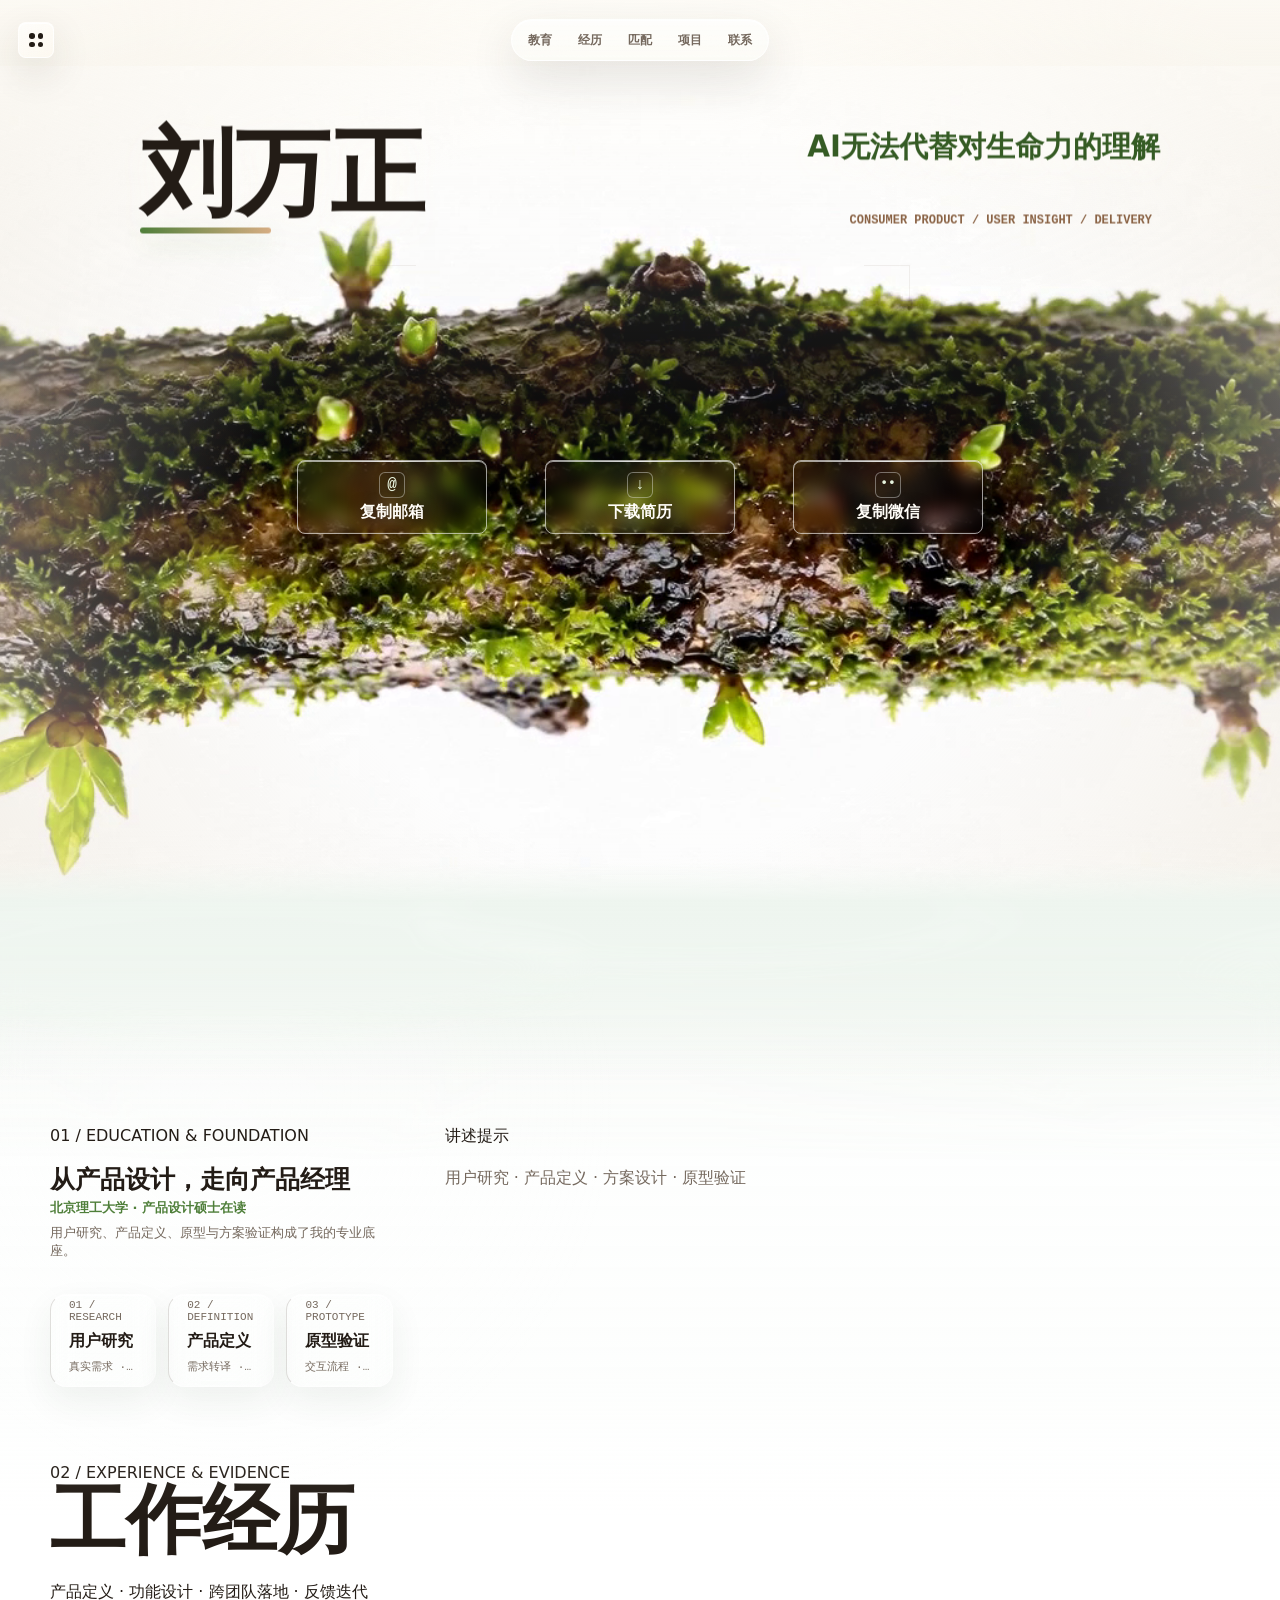
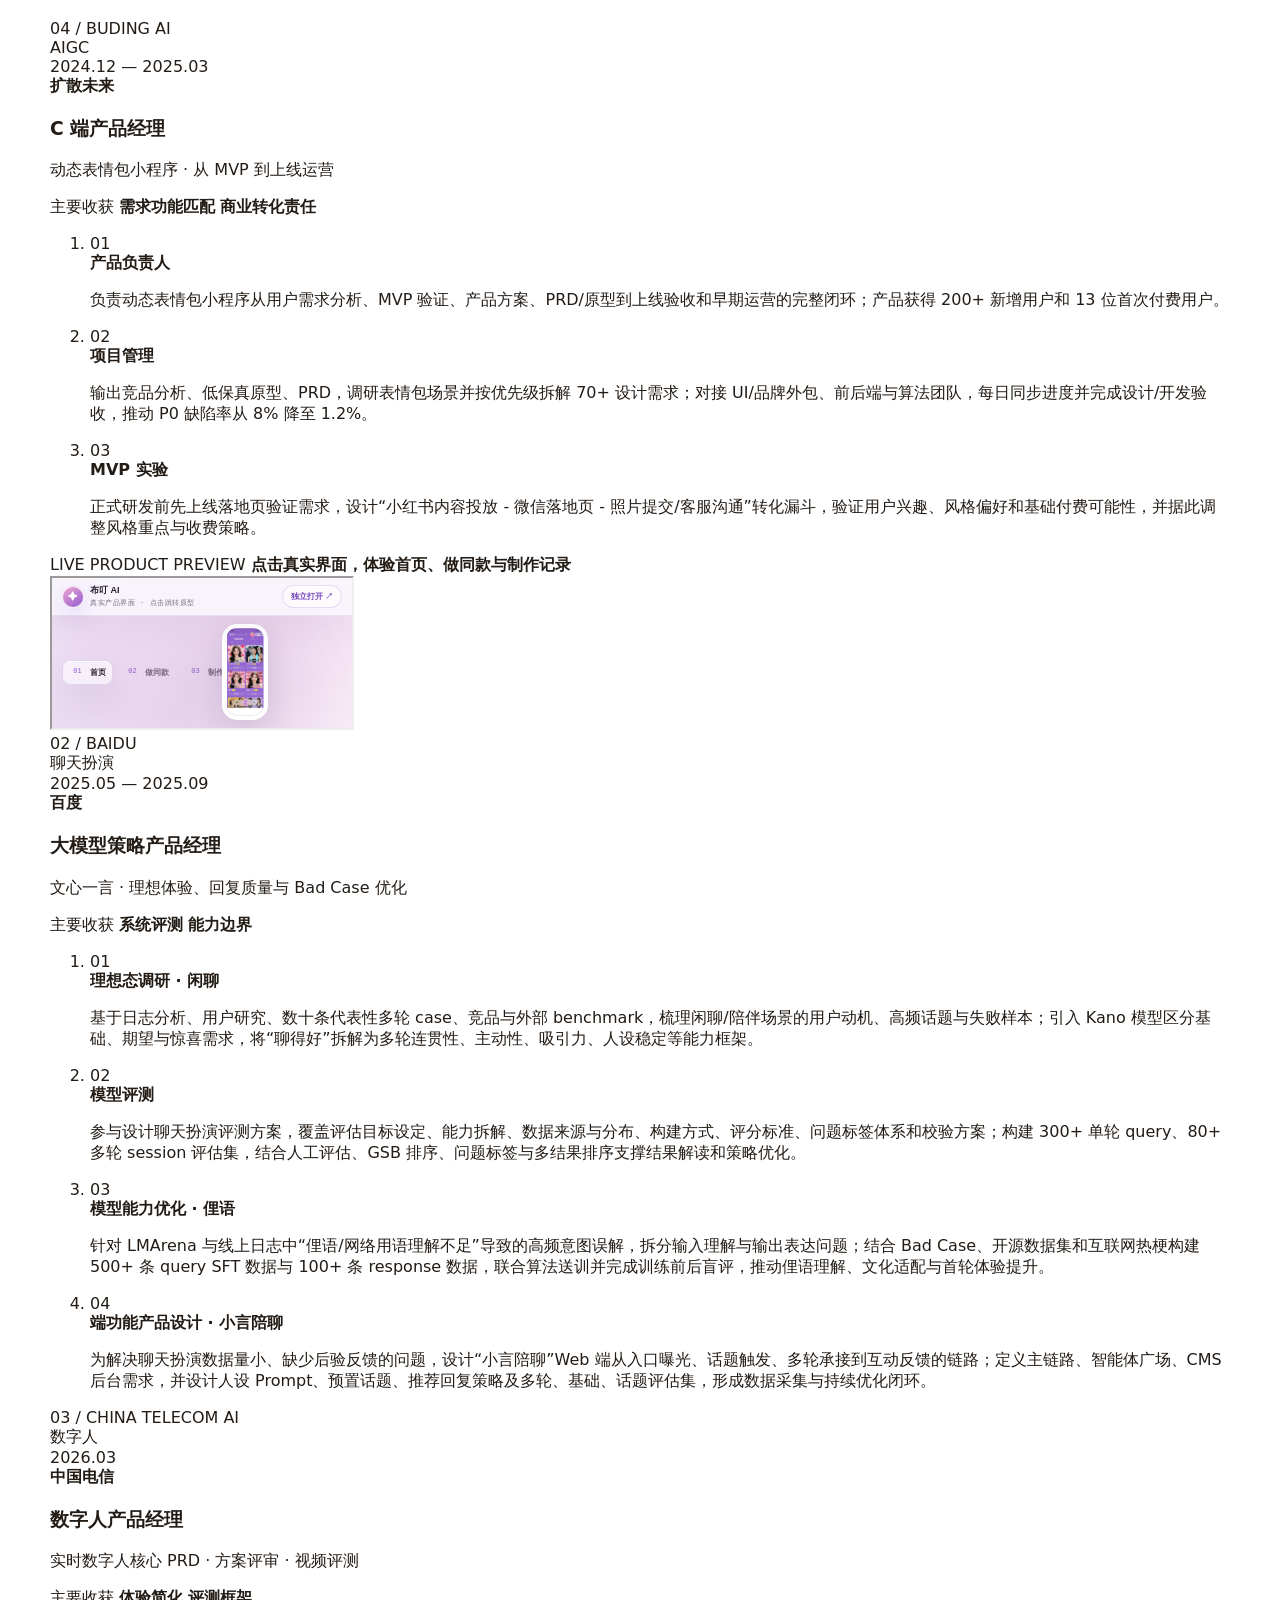
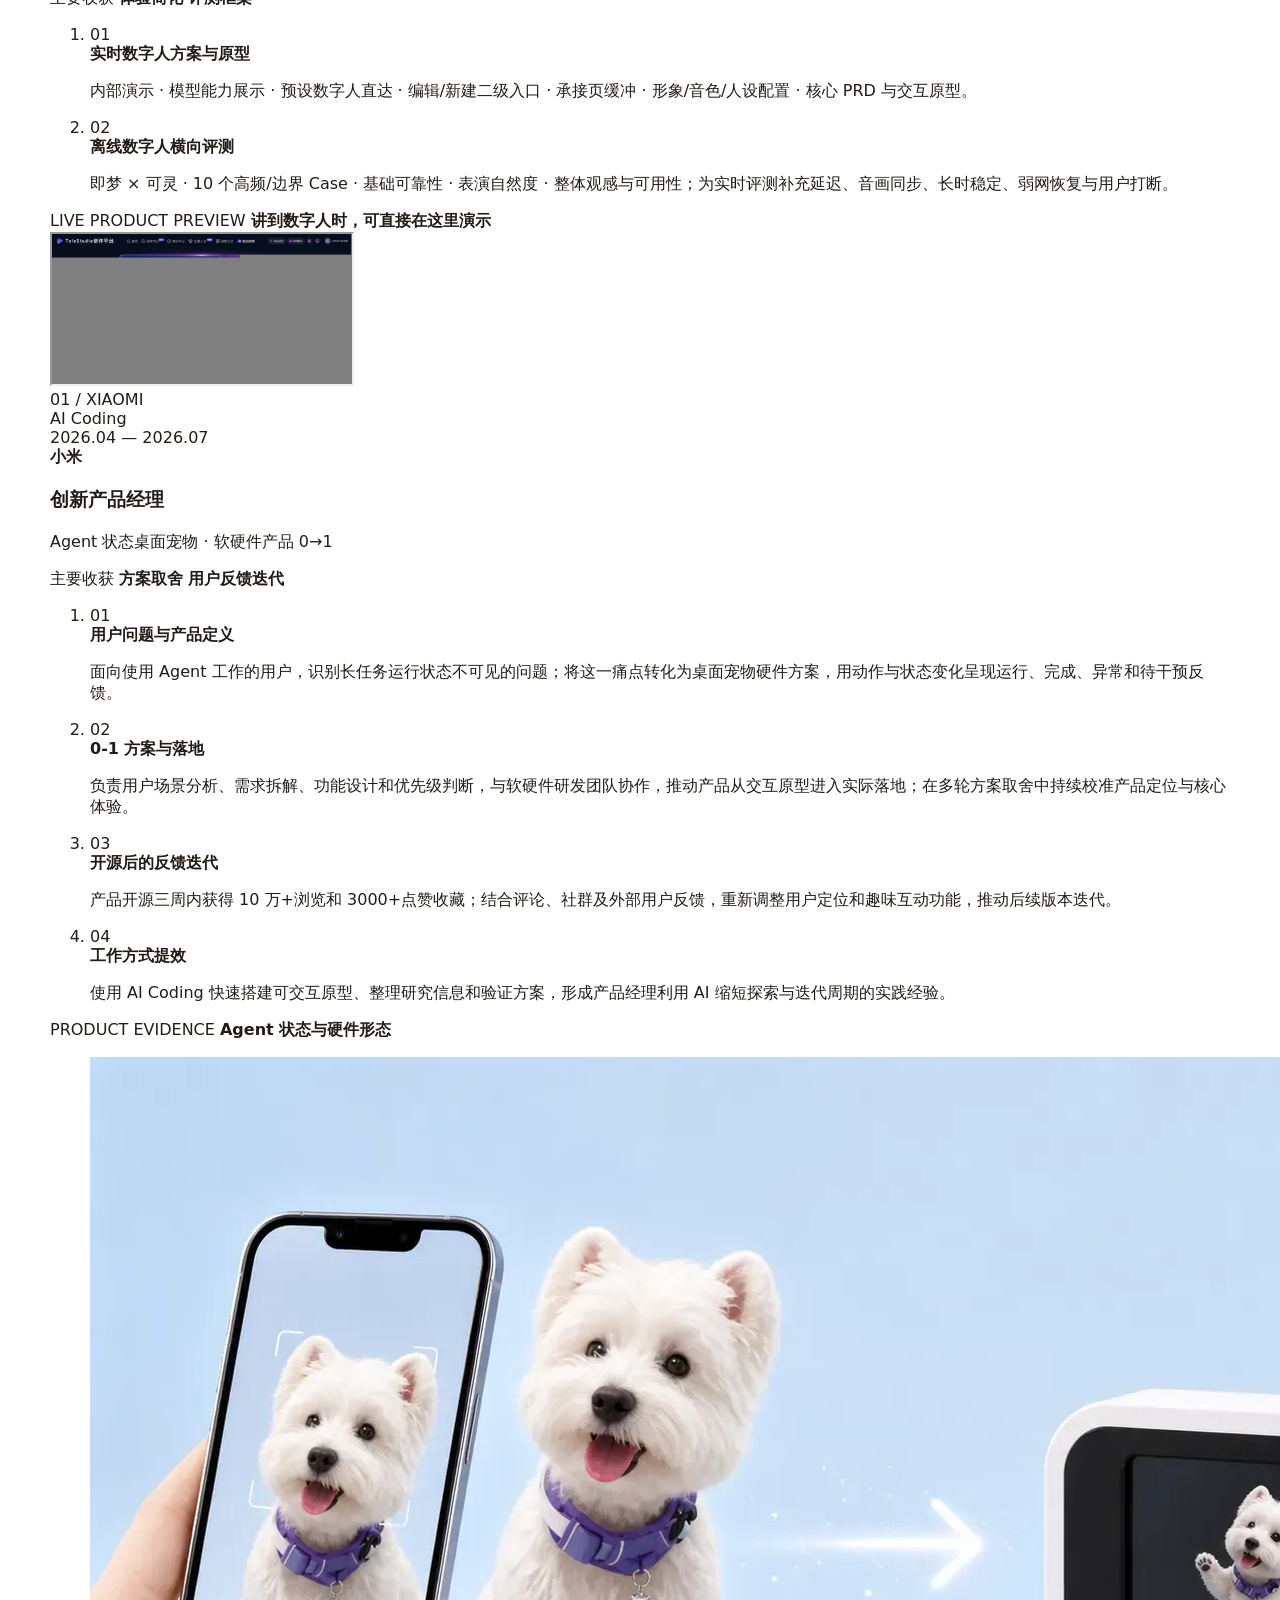
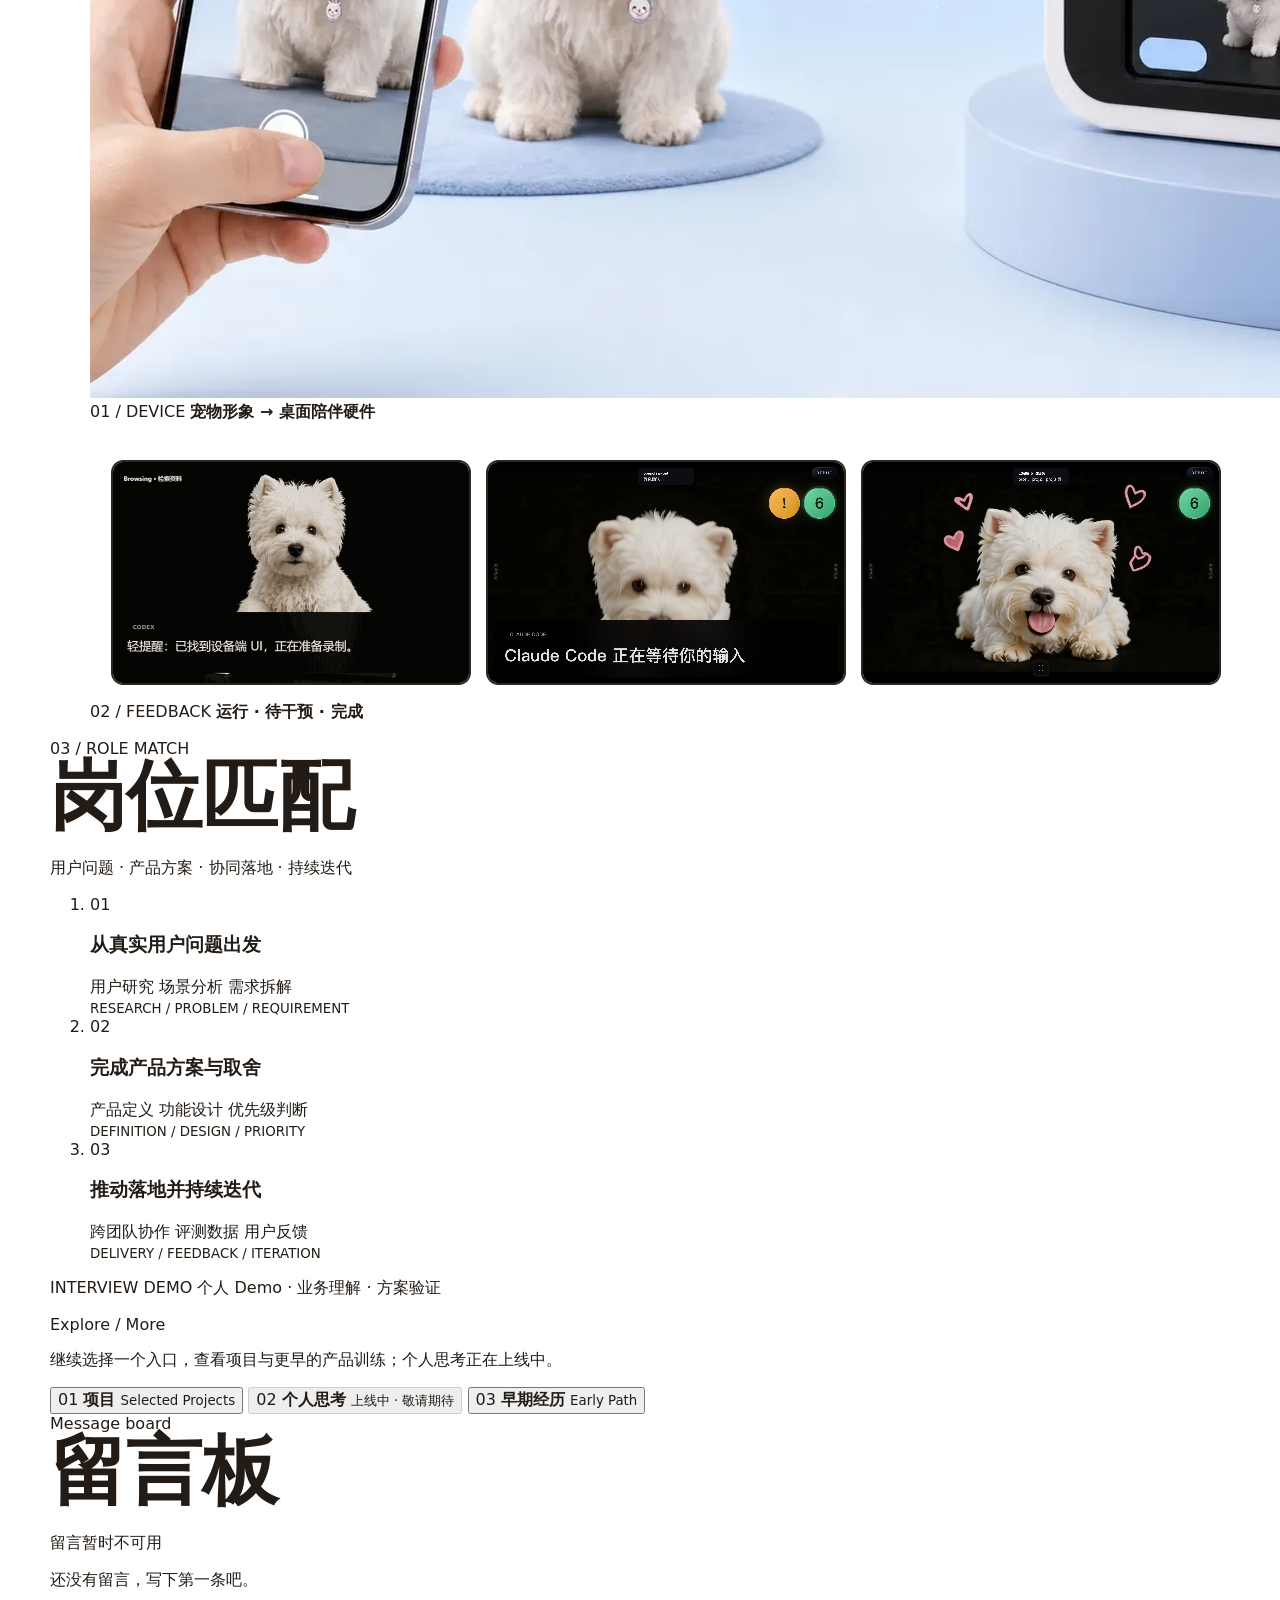
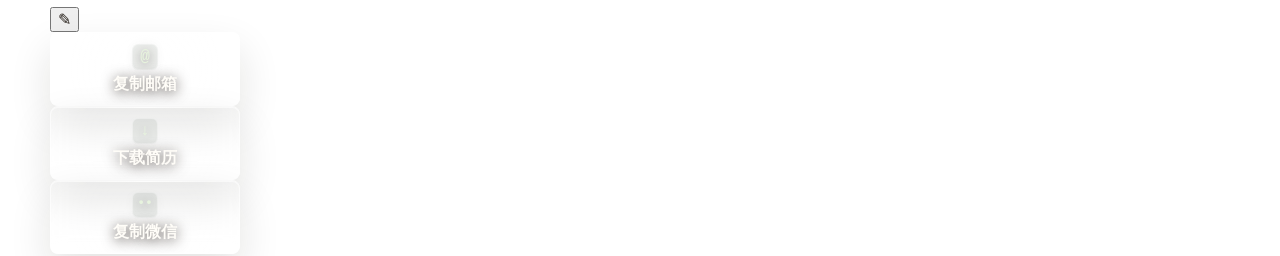
==== commit 16c7f791: "Restore original hero slogan" ====
--- a/index.html
+++ b/index.html
@@ -52,7 +52,7 @@
         <div class="hero-copy">
           <p>CONSUMER PRODUCT / USER INSIGHT / DELIVERY</p>
           <h1>刘万正</h1>
-          <span>从真实用户问题，走向可落地的产品方案</span>
+          <span>AI无法代替对生命力的理解</span>
         </div>
         <div class="hero-actions" aria-label="快捷联系与简历">
           <button class="hero-water-action" type="button" data-copy-contact="邮箱" data-copy-value="1584365828@qq.com" aria-label="复制邮箱：1584365828@qq.com">
